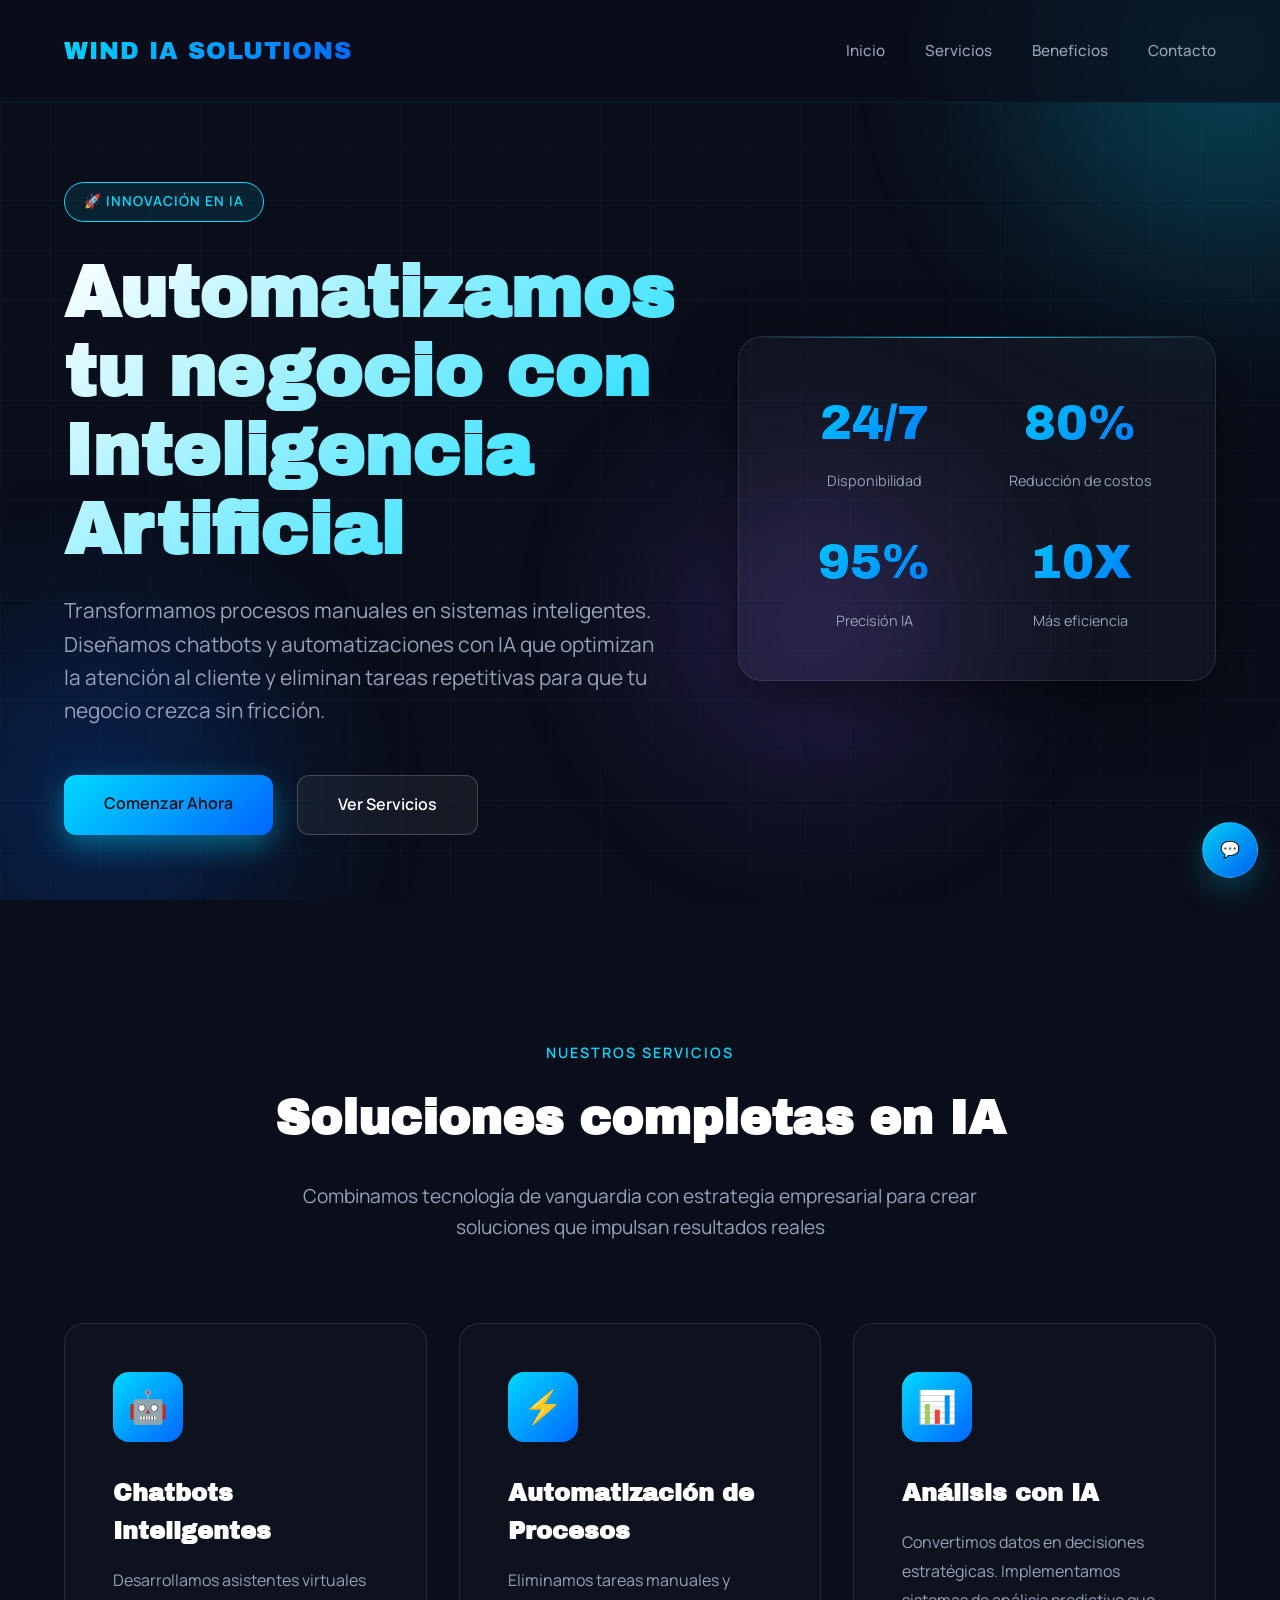
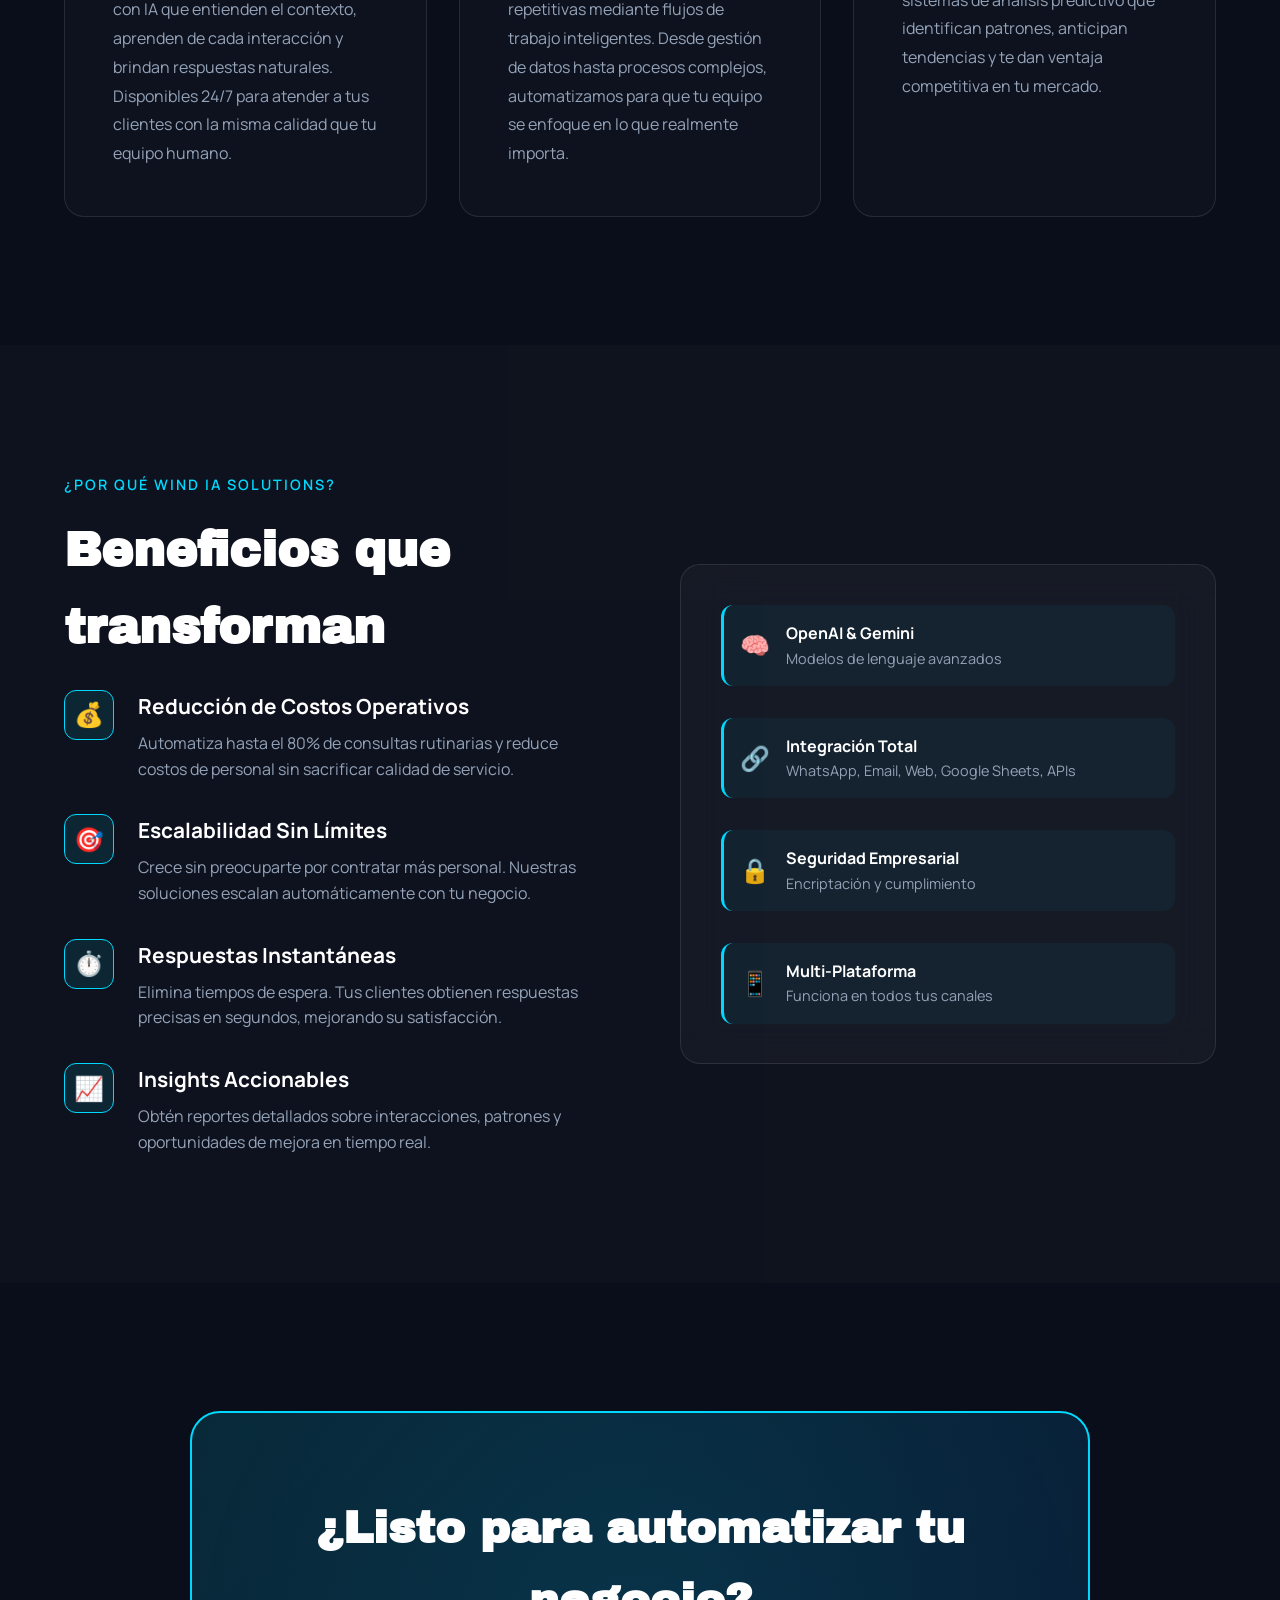
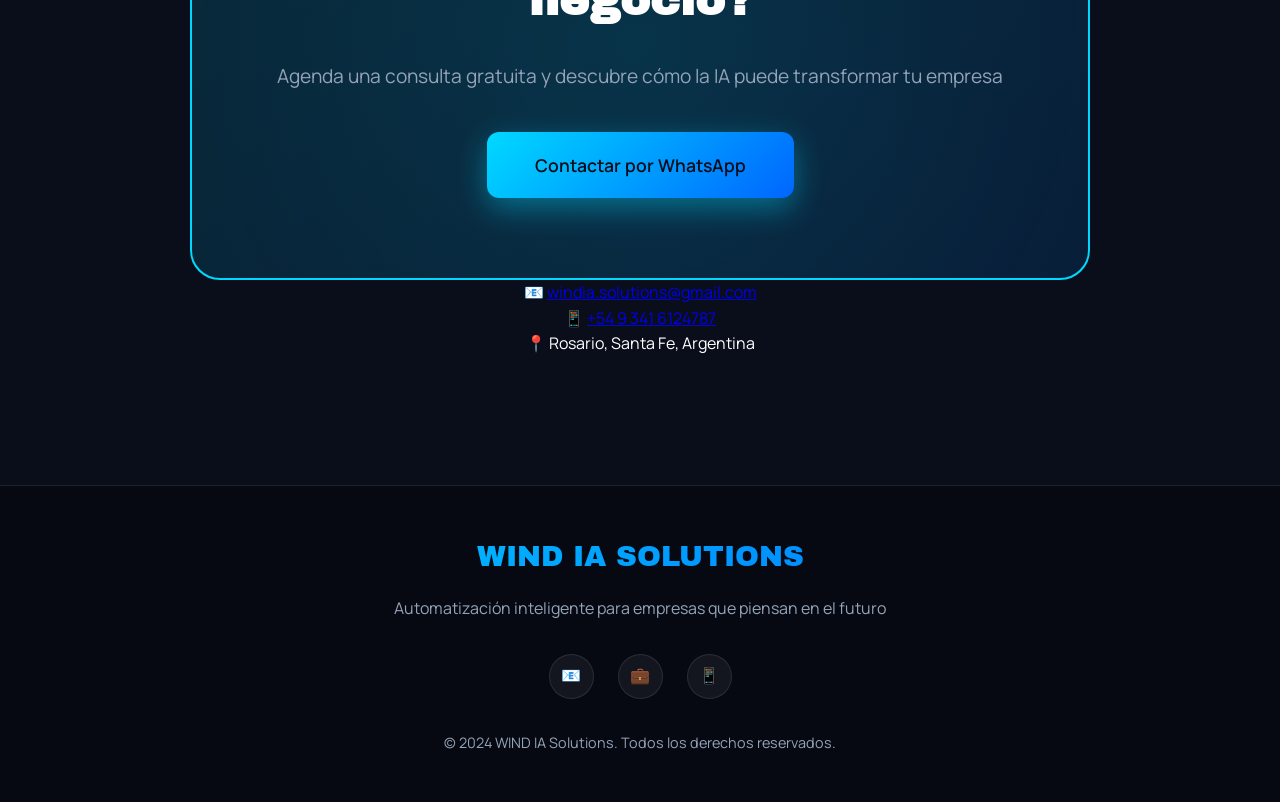
==== index.html @ 95171312 "Update index.html" ====
<!DOCTYPE html>
<html lang="es">
<head>
    <meta charset="UTF-8">
    <meta name="viewport" content="width=device-width, initial-scale=1.0">
    <title>WIND IA SOLUTIONS - Automatización Inteligente</title>
    <link href="https://fonts.googleapis.com/css2?family=Archivo+Black&family=Manrope:wght@400;500;600;700&display=swap" rel="stylesheet">
    <style>
        :root {
            --bg-primary: #0a0e1a;
            --bg-secondary: #111827;
            --accent-cyan: #00d9ff;
            --accent-blue: #0066ff;
            --accent-purple: #8b5cf6;
            --text-primary: #ffffff;
            --text-secondary: #94a3b8;
            --glow-cyan: rgba(0, 217, 255, 0.4);
            --glow-blue: rgba(0, 102, 255, 0.3);
        }

        * {
            margin: 0;
            padding: 0;
            box-sizing: border-box;
        }

        body {
            font-family: 'Manrope', sans-serif;
            background: var(--bg-primary);
            color: var(--text-primary);
            overflow-x: hidden;
            line-height: 1.6;
        }

        /* Animated background */
        .bg-container {
            position: fixed;
            top: 0;
            left: 0;
            width: 100%;
            height: 100%;
            z-index: 0;
            overflow: hidden;
        }

        .gradient-orb {
            position: absolute;
            border-radius: 50%;
            filter: blur(80px);
            opacity: 0.3;
            animation: float 20s infinite ease-in-out;
        }

        .orb-1 {
            width: 500px;
            height: 500px;
            background: radial-gradient(circle, var(--accent-cyan), transparent);
            top: -200px;
            right: -200px;
            animation-delay: 0s;
        }

        .orb-2 {
            width: 400px;
            height: 400px;
            background: radial-gradient(circle, var(--accent-blue), transparent);
            bottom: -100px;
            left: -100px;
            animation-delay: 5s;
        }

        .orb-3 {
            width: 350px;
            height: 350px;
            background: radial-gradient(circle, var(--accent-purple), transparent);
            top: 50%;
            left: 50%;
            animation-delay: 10s;
        }

        @keyframes float {
            0%, 100% { transform: translate(0, 0) scale(1); }
            33% { transform: translate(50px, -50px) scale(1.1); }
            66% { transform: translate(-30px, 30px) scale(0.9); }
        }

        /* Grid overlay */
        .grid-overlay {
            position: fixed;
            top: 0;
            left: 0;
            width: 100%;
            height: 100%;
            background-image: 
                linear-gradient(rgba(0, 217, 255, 0.03) 1px, transparent 1px),
                linear-gradient(90deg, rgba(0, 217, 255, 0.03) 1px, transparent 1px);
            background-size: 50px 50px;
            z-index: 1;
            pointer-events: none;
        }

        /* Content container */
        .content {
            position: relative;
            z-index: 2;
        }

        /* Navigation */
        nav {
            display: flex;
            justify-content: space-between;
            align-items: center;
            padding: 2rem 5%;
            backdrop-filter: blur(10px);
            background: rgba(10, 14, 26, 0.7);
            border-bottom: 1px solid rgba(0, 217, 255, 0.1);
            position: sticky;
            top: 0;
            z-index: 100;
            animation: slideDown 0.8s ease-out;
        }

        @keyframes slideDown {
            from {
                transform: translateY(-100%);
                opacity: 0;
            }
            to {
                transform: translateY(0);
                opacity: 1;
            }
        }

        .logo {
            font-family: 'Archivo Black', sans-serif;
            font-size: 1.5rem;
            background: linear-gradient(135deg, var(--accent-cyan), var(--accent-blue));
            -webkit-background-clip: text;
            -webkit-text-fill-color: transparent;
            background-clip: text;
            letter-spacing: 1px;
            text-transform: uppercase;
        }

        .nav-links {
            display: flex;
            gap: 2.5rem;
            list-style: none;
        }

        .nav-links a {
            color: var(--text-secondary);
            text-decoration: none;
            font-weight: 500;
            font-size: 0.95rem;
            transition: all 0.3s ease;
            position: relative;
        }

        .nav-links a::after {
            content: '';
            position: absolute;
            bottom: -5px;
            left: 0;
            width: 0;
            height: 2px;
            background: var(--accent-cyan);
            transition: width 0.3s ease;
        }

        .nav-links a:hover {
            color: var(--text-primary);
        }

        .nav-links a:hover::after {
            width: 100%;
        }

        /* Hero Section */
        .hero {
            min-height: 90vh;
            display: flex;
            align-items: center;
            padding: 0 5%;
            position: relative;
        }

        .hero-content {
            max-width: 1400px;
            margin: 0 auto;
            display: grid;
            grid-template-columns: 1.2fr 1fr;
            gap: 4rem;
            align-items: center;
        }

        .hero-text {
            animation: fadeInUp 1s ease-out 0.3s both;
        }

        @keyframes fadeInUp {
            from {
                opacity: 0;
                transform: translateY(30px);
            }
            to {
                opacity: 1;
                transform: translateY(0);
            }
        }

        .hero-label {
            display: inline-block;
            padding: 0.5rem 1.2rem;
            background: rgba(0, 217, 255, 0.1);
            border: 1px solid var(--accent-cyan);
            border-radius: 50px;
            color: var(--accent-cyan);
            font-size: 0.85rem;
            font-weight: 600;
            letter-spacing: 1px;
            margin-bottom: 2rem;
            text-transform: uppercase;
        }

        .hero h1 {
            font-family: 'Archivo Black', sans-serif;
            font-size: 4.5rem;
            line-height: 1.1;
            margin-bottom: 1.5rem;
            background: linear-gradient(135deg, #ffffff, var(--accent-cyan));
            -webkit-background-clip: text;
            -webkit-text-fill-color: transparent;
            background-clip: text;
        }

        .hero-subtitle {
            font-size: 1.3rem;
            color: var(--text-secondary);
            margin-bottom: 3rem;
            line-height: 1.6;
        }

        .cta-buttons {
            display: flex;
            gap: 1.5rem;
            flex-wrap: wrap;
        }

        .btn {
            padding: 1rem 2.5rem;
            font-size: 1rem;
            font-weight: 600;
            border: none;
            border-radius: 12px;
            cursor: pointer;
            transition: all 0.3s ease;
            text-decoration: none;
            display: inline-block;
            font-family: 'Manrope', sans-serif;
        }

        .btn-primary {
            background: linear-gradient(135deg, var(--accent-cyan), var(--accent-blue));
            color: var(--bg-primary);
            box-shadow: 0 10px 30px var(--glow-cyan);
        }

        .btn-primary:hover {
            transform: translateY(-3px);
            box-shadow: 0 15px 40px var(--glow-cyan);
        }

        .btn-secondary {
            background: rgba(255, 255, 255, 0.05);
            color: var(--text-primary);
            border: 1px solid rgba(255, 255, 255, 0.2);
            backdrop-filter: blur(10px);
        }

        .btn-secondary:hover {
            background: rgba(255, 255, 255, 0.1);
            border-color: var(--accent-cyan);
        }

        /* Hero Visual */
        .hero-visual {
            position: relative;
            animation: fadeInUp 1s ease-out 0.6s both;
        }

        .glass-card {
            background: rgba(255, 255, 255, 0.03);
            backdrop-filter: blur(20px);
            border: 1px solid rgba(255, 255, 255, 0.1);
            border-radius: 24px;
            padding: 3rem;
            box-shadow: 0 20px 60px rgba(0, 0, 0, 0.5);
            position: relative;
            overflow: hidden;
        }

        .glass-card::before {
            content: '';
            position: absolute;
            top: 0;
            left: 0;
            right: 0;
            height: 1px;
            background: linear-gradient(90deg, transparent, var(--accent-cyan), transparent);
        }

        .stat-grid {
            display: grid;
            grid-template-columns: 1fr 1fr;
            gap: 2rem;
        }

        .stat-item {
            text-align: center;
        }

        .stat-number {
            font-family: 'Archivo Black', sans-serif;
            font-size: 3rem;
            background: linear-gradient(135deg, var(--accent-cyan), var(--accent-blue));
            -webkit-background-clip: text;
            -webkit-text-fill-color: transparent;
            background-clip: text;
            margin-bottom: 0.5rem;
        }

        .stat-label {
            color: var(--text-secondary);
            font-size: 0.9rem;
        }

        /* Services Section */
        .services {
            padding: 8rem 5%;
            max-width: 1400px;
            margin: 0 auto;
        }

        .section-header {
            text-align: center;
            margin-bottom: 5rem;
            animation: fadeInUp 1s ease-out;
        }

        .section-label {
            color: var(--accent-cyan);
            font-weight: 600;
            letter-spacing: 2px;
            text-transform: uppercase;
            font-size: 0.9rem;
            margin-bottom: 1rem;
        }

        .section-title {
            font-family: 'Archivo Black', sans-serif;
            font-size: 3rem;
            margin-bottom: 1.5rem;
        }

        .section-description {
            color: var(--text-secondary);
            font-size: 1.2rem;
            max-width: 700px;
            margin: 0 auto;
        }

        .services-grid {
            display: grid;
            grid-template-columns: repeat(auto-fit, minmax(350px, 1fr));
            gap: 2rem;
        }

        .service-card {
            background: rgba(255, 255, 255, 0.02);
            border: 1px solid rgba(255, 255, 255, 0.1);
            border-radius: 20px;
            padding: 3rem;
            transition: all 0.4s ease;
            position: relative;
            overflow: hidden;
            cursor: pointer;
        }

        .service-card::before {
            content: '';
            position: absolute;
            top: 0;
            left: 0;
            right: 0;
            bottom: 0;
            background: linear-gradient(135deg, var(--accent-cyan), var(--accent-blue));
            opacity: 0;
            transition: opacity 0.4s ease;
            z-index: 0;
        }

        .service-card:hover::before {
            opacity: 0.1;
        }

        .service-card:hover {
            transform: translateY(-10px);
            border-color: var(--accent-cyan);
            box-shadow: 0 20px 60px var(--glow-cyan);
        }

        .service-content {
            position: relative;
            z-index: 1;
        }

        .service-icon {
            width: 70px;
            height: 70px;
            background: linear-gradient(135deg, var(--accent-cyan), var(--accent-blue));
            border-radius: 16px;
            display: flex;
            align-items: center;
            justify-content: center;
            margin-bottom: 2rem;
            font-size: 2rem;
        }

        .service-card h3 {
            font-family: 'Archivo Black', sans-serif;
            font-size: 1.5rem;
            margin-bottom: 1rem;
        }

        .service-card p {
            color: var(--text-secondary);
            line-height: 1.8;
        }

        /* Features Section */
        .features {
            padding: 8rem 5%;
            background: rgba(255, 255, 255, 0.02);
            position: relative;
        }

        .features-container {
            max-width: 1400px;
            margin: 0 auto;
            display: grid;
            grid-template-columns: 1fr 1fr;
            gap: 5rem;
            align-items: center;
        }

        .feature-list {
            display: flex;
            flex-direction: column;
            gap: 2rem;
        }

        .feature-item {
            display: flex;
            gap: 1.5rem;
            align-items: flex-start;
        }

        .feature-icon {
            width: 50px;
            height: 50px;
            background: rgba(0, 217, 255, 0.1);
            border: 1px solid var(--accent-cyan);
            border-radius: 12px;
            display: flex;
            align-items: center;
            justify-content: center;
            flex-shrink: 0;
            font-size: 1.5rem;
        }

        .feature-text h4 {
            font-size: 1.3rem;
            margin-bottom: 0.5rem;
        }

        .feature-text p {
            color: var(--text-secondary);
        }

        .feature-visual {
            position: relative;
        }

        .tech-box {
            background: rgba(255, 255, 255, 0.03);
            backdrop-filter: blur(20px);
            border: 1px solid rgba(255, 255, 255, 0.1);
            border-radius: 20px;
            padding: 2.5rem;
            height: 500px;
            display: flex;
            flex-direction: column;
            justify-content: center;
            gap: 2rem;
            position: relative;
            overflow: hidden;
        }

        .tech-item {
            display: flex;
            align-items: center;
            gap: 1rem;
            padding: 1rem;
            background: rgba(0, 217, 255, 0.05);
            border-radius: 12px;
            border-left: 3px solid var(--accent-cyan);
            animation: slideInRight 0.6s ease-out both;
        }

        .tech-item:nth-child(1) { animation-delay: 0.2s; }
        .tech-item:nth-child(2) { animation-delay: 0.4s; }
        .tech-item:nth-child(3) { animation-delay: 0.6s; }
        .tech-item:nth-child(4) { animation-delay: 0.8s; }

        @keyframes slideInRight {
            from {
                opacity: 0;
                transform: translateX(50px);
            }
            to {
                opacity: 1;
                transform: translateX(0);
            }
        }

        /* CTA Section */
        .cta-section {
            padding: 8rem 5%;
            text-align: center;
        }

        .cta-box {
            max-width: 900px;
            margin: 0 auto;
            background: linear-gradient(135deg, rgba(0, 217, 255, 0.1), rgba(0, 102, 255, 0.1));
            border: 2px solid var(--accent-cyan);
            border-radius: 30px;
            padding: 5rem 3rem;
            position: relative;
            overflow: hidden;
        }

        .cta-box::before {
            content: '';
            position: absolute;
            top: -50%;
            right: -50%;
            width: 200%;
            height: 200%;
            background: radial-gradient(circle, var(--glow-cyan), transparent 70%);
            animation: rotate 20s linear infinite;
            opacity: 0.3;
        }

        @keyframes rotate {
            from { transform: rotate(0deg); }
            to { transform: rotate(360deg); }
        }

        .cta-content {
            position: relative;
            z-index: 1;
        }

        .cta-box h2 {
            font-family: 'Archivo Black', sans-serif;
            font-size: 2.8rem;
            margin-bottom: 1.5rem;
        }

        .cta-box p {
            font-size: 1.2rem;
            color: var(--text-secondary);
            margin-bottom: 2.5rem;
        }

        /* Footer */
        footer {
            padding: 3rem 5%;
            background: rgba(0, 0, 0, 0.3);
            border-top: 1px solid rgba(255, 255, 255, 0.1);
            text-align: center;
        }

        .footer-content {
            max-width: 1400px;
            margin: 0 auto;
        }

        .footer-logo {
            font-family: 'Archivo Black', sans-serif;
            font-size: 1.8rem;
            background: linear-gradient(135deg, var(--accent-cyan), var(--accent-blue));
            -webkit-background-clip: text;
            -webkit-text-fill-color: transparent;
            background-clip: text;
            margin-bottom: 1rem;
        }

        .footer-text {
            color: var(--text-secondary);
            margin-bottom: 2rem;
        }

        .social-links {
            display: flex;
            gap: 1.5rem;
            justify-content: center;
            margin-bottom: 2rem;
        }

        .social-link {
            width: 45px;
            height: 45px;
            background: rgba(255, 255, 255, 0.05);
            border: 1px solid rgba(255, 255, 255, 0.1);
            border-radius: 50%;
            display: flex;
            align-items: center;
            justify-content: center;
            color: var(--text-primary);
            text-decoration: none;
            transition: all 0.3s ease;
        }

        .social-link:hover {
            background: var(--accent-cyan);
            color: var(--bg-primary);
            transform: translateY(-3px);
            box-shadow: 0 10px 25px var(--glow-cyan);
        }

        .copyright {
            color: var(--text-secondary);
            font-size: 0.9rem;
        }

        /* Responsive */
        @media (max-width: 1024px) {
            .hero-content {
                grid-template-columns: 1fr;
                gap: 3rem;
            }

            .hero h1 {
                font-size: 3.5rem;
            }

            .features-container {
                grid-template-columns: 1fr;
            }

            .nav-links {
                gap: 1.5rem;
            }
        }

        @media (max-width: 768px) {
            .hero h1 {
                font-size: 2.5rem;
            }

            .hero-subtitle {
                font-size: 1.1rem;
            }

            .section-title {
                font-size: 2.2rem;
            }

            .services-grid {
                grid-template-columns: 1fr;
            }

            .stat-grid {
                grid-template-columns: 1fr;
            }

            nav {
                flex-direction: column;
                gap: 1rem;
            }

            .nav-links {
                flex-direction: column;
                align-items: center;
                gap: 1rem;
            }

            .cta-buttons {
                flex-direction: column;
            }

            .btn {
                width: 100%;
                text-align: center;
            }
                        /* CONTACTO */
            /* CONTACTO – colores unificados */
            .contact-info {
                margin-top: 3rem;
                display: flex;
                flex-direction: column;
                gap: 1.2rem;
                align-items: center;
            }

            .contact-item {
                display: flex;
                align-items: center;
                gap: 0.8rem;
                font-size: 1.05rem;
                color: var(--text-secondary);
            }

            /* LINKS Y TEXTO IGUALES */
            .contact-item a,
            .contact-item span {
                color: var(--text-secondary);
                text-decoration: none;
                font-weight: 500;
                transition: color 0.25s ease;
            }

            /* HOVER UNIFICADO */
            .contact-item a:hover {
                color: var(--accent-cyan);
            }

            /* ICONOS */
            .contact-icon {
                font-size: 1.3rem;
            }


        }
    </style>
</head>
<body>
    <div class="bg-container">
        <div class="gradient-orb orb-1"></div>
        <div class="gradient-orb orb-2"></div>
        <div class="gradient-orb orb-3"></div>
    </div>
    <div class="grid-overlay"></div>

    <div class="content">
        <!-- Navigation -->
        <nav>
            <div class="logo">WIND IA SOLUTIONS</div>
            <ul class="nav-links">
                <li><a href="#inicio">Inicio</a></li>
                <li><a href="#servicios">Servicios</a></li>
                <li><a href="#beneficios">Beneficios</a></li>
                <li><a href="#contacto">Contacto</a></li>
            </ul>
        </nav>

        <!-- Hero Section -->
        <section class="hero" id="inicio">
            <div class="hero-content">
                <div class="hero-text">
                    <div class="hero-label">🚀 Innovación en IA</div>
                    <h1>Automatizamos tu negocio con Inteligencia Artificial</h1>
                    <p class="hero-subtitle">
                        Transformamos procesos manuales en sistemas inteligentes. Diseñamos chatbots y automatizaciones con IA que optimizan la atención al cliente y eliminan tareas repetitivas para que tu negocio crezca sin fricción.
                    </p>
                    <div class="cta-buttons">
                        <a href="#contacto" class="btn btn-primary">Comenzar Ahora</a>
                        <a href="#servicios" class="btn btn-secondary">Ver Servicios</a>
                    </div>
                </div>
                <div class="hero-visual">
                    <div class="glass-card">
                        <div class="stat-grid">
                            <div class="stat-item">
                                <div class="stat-number">24/7</div>
                                <div class="stat-label">Disponibilidad</div>
                            </div>
                            <div class="stat-item">
                                <div class="stat-number">80%</div>
                                <div class="stat-label">Reducción de costos</div>
                            </div>
                            <div class="stat-item">
                                <div class="stat-number">95%</div>
                                <div class="stat-label">Precisión IA</div>
                            </div>
                            <div class="stat-item">
                                <div class="stat-number">10X</div>
                                <div class="stat-label">Más eficiencia</div>
                            </div>
                        </div>
                    </div>
                </div>
            </div>
        </section>

        <!-- Services Section -->
        <section class="services" id="servicios">
            <div class="section-header">
                <div class="section-label">Nuestros Servicios</div>
                <h2 class="section-title">Soluciones completas en IA</h2>
                <p class="section-description">
                    Combinamos tecnología de vanguardia con estrategia empresarial para crear soluciones que impulsan resultados reales
                </p>
            </div>
            <div class="services-grid">
                <div class="service-card">
                    <div class="service-content">
                        <div class="service-icon">🤖</div>
                        <h3>Chatbots Inteligentes</h3>
                        <p>
                            Desarrollamos asistentes virtuales con IA que entienden el contexto, aprenden de cada interacción y brindan respuestas naturales. Disponibles 24/7 para atender a tus clientes con la misma calidad que tu equipo humano.
                        </p>
                    </div>
                </div>
                <div class="service-card">
                    <div class="service-content">
                        <div class="service-icon">⚡</div>
                        <h3>Automatización de Procesos</h3>
                        <p>
                            Eliminamos tareas manuales y repetitivas mediante flujos de trabajo inteligentes. Desde gestión de datos hasta procesos complejos, automatizamos para que tu equipo se enfoque en lo que realmente importa.
                        </p>
                    </div>
                </div>
                <div class="service-card">
                    <div class="service-content">
                        <div class="service-icon">📊</div>
                        <h3>Análisis con IA</h3>
                        <p>
                            Convertimos datos en decisiones estratégicas. Implementamos sistemas de análisis predictivo que identifican patrones, anticipan tendencias y te dan ventaja competitiva en tu mercado.
                        </p>
                    </div>
                </div>
            </div>
        </section>

        <!-- Features Section -->
        <section class="features" id="beneficios">
            <div class="features-container">
                <div class="feature-content">
                    <div class="section-label">¿Por qué WIND IA SOLUTIONS?</div>
                    <h2 class="section-title">Beneficios que transforman</h2>
                    <div class="feature-list">
                        <div class="feature-item">
                            <div class="feature-icon">💰</div>
                            <div class="feature-text">
                                <h4>Reducción de Costos Operativos</h4>
                                <p>Automatiza hasta el 80% de consultas rutinarias y reduce costos de personal sin sacrificar calidad de servicio.</p>
                            </div>
                        </div>
                        <div class="feature-item">
                            <div class="feature-icon">🎯</div>
                            <div class="feature-text">
                                <h4>Escalabilidad Sin Límites</h4>
                                <p>Crece sin preocuparte por contratar más personal. Nuestras soluciones escalan automáticamente con tu negocio.</p>
                            </div>
                        </div>
                        <div class="feature-item">
                            <div class="feature-icon">⏱️</div>
                            <div class="feature-text">
                                <h4>Respuestas Instantáneas</h4>
                                <p>Elimina tiempos de espera. Tus clientes obtienen respuestas precisas en segundos, mejorando su satisfacción.</p>
                            </div>
                        </div>
                        <div class="feature-item">
                            <div class="feature-icon">📈</div>
                            <div class="feature-text">
                                <h4>Insights Accionables</h4>
                                <p>Obtén reportes detallados sobre interacciones, patrones y oportunidades de mejora en tiempo real.</p>
                            </div>
                        </div>
                    </div>
                </div>
                <div class="feature-visual">
                    <div class="tech-box">
                        <div class="tech-item">
                            <span style="font-size: 1.5rem;">🧠</span>
                            <div>
                                <strong>OpenAI & Gemini</strong>
                                <p style="margin: 0; font-size: 0.9rem; color: var(--text-secondary);">Modelos de lenguaje avanzados</p>
                            </div>
                        </div>
                        <div class="tech-item">
                            <span style="font-size: 1.5rem;">🔗</span>
                            <div>
                                <strong>Integración Total</strong>
                                <p style="margin: 0; font-size: 0.9rem; color: var(--text-secondary);">WhatsApp, Email, Web, Google Sheets, APIs</p>
                            </div>
                        </div>
                        <div class="tech-item">
                            <span style="font-size: 1.5rem;">🔒</span>
                            <div>
                                <strong>Seguridad Empresarial</strong>
                                <p style="margin: 0; font-size: 0.9rem; color: var(--text-secondary);">Encriptación y cumplimiento</p>
                            </div>
                        </div>
                        <div class="tech-item">
                            <span style="font-size: 1.5rem;">📱</span>
                            <div>
                                <strong>Multi-Plataforma</strong>
                                <p style="margin: 0; font-size: 0.9rem; color: var(--text-secondary);">Funciona en todos tus canales</p>
                            </div>
                        </div>
                    </div>
                </div>
            </div>
        </section>

<!-- CTA Section -->
<section class="cta-section" id="contacto">

    <div class="cta-box">
        <div class="cta-content">
            <h2>¿Listo para automatizar tu negocio?</h2>
            <p>Agenda una consulta gratuita y descubre cómo la IA puede transformar tu empresa</p>
            <a href="https://wa.me/5493416124787"
               class="btn btn-primary"
               style="font-size: 1.1rem; padding: 1.2rem 3rem;">
                Contactar por WhatsApp
            </a>
        </div>
    </div>

    <div class="contact-info">
        <div class="contact-item">
            <span class="contact-icon">📧</span>
            <a href="mailto:windia.solutions@gmail.com">windia.solutions@gmail.com</a>
        </div>

        <div class="contact-item">
            <span class="contact-icon">📱</span>
            <a href="https://wa.me/5493416124787" target="_blank">
                +54 9 341 6124787
            </a>
        </div>

        <div class="contact-item">
            <span class="contact-icon">📍</span>
            <span>Rosario, Santa Fe, Argentina</span>
        </div>
    </div>

</section>


        <!-- Footer -->
        <footer>
            <div class="footer-content">
                <div class="footer-logo">WIND IA SOLUTIONS</div>
                <p class="footer-text">Automatización inteligente para empresas que piensan en el futuro</p>
                <div class="social-links">
                    <a href="#" class="social-link">📧</a>
                    <a href="#" class="social-link">💼</a>
                    <a href="#" class="social-link">📱</a>
                </div>
                <p class="copyright">© 2024 WIND IA Solutions. Todos los derechos reservados.</p>
            </div>
        </footer>
    </div>
    <!-- WIND IA Chat Widget -->
<style>
  #windia-chat-btn{
    position:fixed; right:22px; bottom:22px; z-index:9999;
    width:56px; height:56px; border-radius:999px;
    border:1px solid rgba(255,255,255,.15);
    background: linear-gradient(135deg, rgba(0,217,255,.95), rgba(0,102,255,.95));
    box-shadow: 0 12px 30px rgba(0,217,255,.22);
    cursor:pointer;
    display:flex; align-items:center; justify-content:center;
    color:#071022; font-weight:900; font-family:'Manrope', sans-serif;
  }
  #windia-chat-panel{
    position:fixed; right:22px; bottom:90px; z-index:9999;
    width:340px; height:480px; border-radius:18px;
    background: rgba(10,14,26,.92);
    border:1px solid rgba(0,217,255,.18);
    backdrop-filter: blur(14px);
    box-shadow: 0 20px 70px rgba(0,0,0,.5);
    display:none; overflow:hidden;
    font-family:'Manrope', sans-serif;
  }
  #windia-chat-header{
    padding:12px 14px;
    display:flex; align-items:center; justify-content:space-between;
    border-bottom:1px solid rgba(255,255,255,.08);
  }
  #windia-chat-header strong{
    letter-spacing:.2px; font-size:14px;
  }
  #windia-chat-close{
    background:transparent; border:0; color:#cbd5e1; cursor:pointer; font-size:18px;
  }
  #windia-chat-messages{
    height: 368px; overflow:auto; padding:14px;
    display:flex; flex-direction:column; gap:10px;
  }
  .windia-msg{ max-width:82%; padding:10px 12px; border-radius:14px; line-height:1.35; font-size:14px; }
  .windia-user{ align-self:flex-end; background: rgba(139,92,246,.16); border:1px solid rgba(139,92,246,.25); }
  .windia-bot{ align-self:flex-start; background: rgba(255,255,255,.06); border:1px solid rgba(255,255,255,.10); }
  #windia-chat-input{
    display:flex; gap:10px; padding:12px;
    border-top:1px solid rgba(255,255,255,.08);
    background: rgba(0,0,0,.15);
  }
  #windia-text{
    flex:1; padding:10px 12px; border-radius:12px;
    border:1px solid rgba(255,255,255,.12);
    background: rgba(0,0,0,.20);
    color:#fff; outline:none;
  }
  #windia-send{
    padding:10px 12px; border-radius:12px; cursor:pointer;
    border:1px solid rgba(255,255,255,.12);
    background: rgba(255,255,255,.08);
    color:#fff; font-weight:600;
  }
</style>

<div id="windia-chat-btn" title="Chat">💬</div>

<div id="windia-chat-panel">
  <div id="windia-chat-header">
    <strong>Asistente WIND IA</strong>
    <button id="windia-chat-close" aria-label="Cerrar">×</button>
  </div>
  <div id="windia-chat-messages"></div>
  <div id="windia-chat-input">
    <input id="windia-text" placeholder="Escribí tu consulta..." autocomplete="off" />
    <button id="windia-send">Enviar</button>
  </div>
</div>

<script>
  const WINDIA_WEBHOOK = "http://localhost:5678/webhook/a7e79dd1-64ad-44dc-b955-43e8f2ba5f91/chat";

  // Mantener sesión para memoria del bot
  const KEY = "windia_session_id";
  let sessionId = localStorage.getItem(KEY);
  if (!sessionId) {
    sessionId = "web-" + (crypto?.randomUUID ? crypto.randomUUID() : Math.random().toString(36).slice(2));
    localStorage.setItem(KEY, sessionId);
  }

  const btn = document.getElementById("windia-chat-btn");
  const panel = document.getElementById("windia-chat-panel");
  const closeBtn = document.getElementById("windia-chat-close");
  const msgs = document.getElementById("windia-chat-messages");
  const text = document.getElementById("windia-text");
  const sendBtn = document.getElementById("windia-send");

function escapeHtml(str) {
  return str
    .replace(/&/g, "&amp;")
    .replace(/</g, "&lt;")
    .replace(/>/g, "&gt;")
    .replace(/"/g, "&quot;")
    .replace(/'/g, "&#039;");
}

function formatText(text) {
  return escapeHtml(text)
    .replace(/\*\*(.*?)\*\*/g, "<strong>$1</strong>") // negrita
    .replace(/\n/g, "<br>"); // saltos de línea
}

function addMsg(role, content){
  const div = document.createElement("div");
  div.className = "windia-msg " + (role === "user" ? "windia-user" : "windia-bot");
  div.innerHTML = formatText(content); // 👈 CAMBIO CLAVE
  msgs.appendChild(div);
  msgs.scrollTop = msgs.scrollHeight;
}

  async function send(){
    const value = text.value.trim();
    if(!value) return;

    addMsg("user", value);
    text.value = "";
    sendBtn.disabled = true;

    try {
      const res = await fetch(WINDIA_WEBHOOK, {
        method: "POST",
        headers: { "Content-Type": "application/json" },
    body: JSON.stringify({
      message: value,
      sessionId: sessionId
    })
      });

      const data = await res.json();

      const reply = data.text ?? data.message ?? data.reply ?? data.output ?? "No pude responder en este momento.";
        
    // Dividir solo por párrafos reales
    const parts = String(reply)
      .replace(/\r\n/g, "\n")
      .split(/\n{2,}/)
      .map(p => p.trim())
      .filter(Boolean);
    
    if (parts.length <= 1) {
      addMsg("bot", reply.trim());
    } else {
      parts.forEach((part, i) => {
        setTimeout(() => {
          addMsg("bot", part);
        }, i * 350);
      });
    }
    } catch (e) {
      addMsg("bot", "No pude conectar con el bot. (Posible CORS o webhook caído)");
    } finally {
      sendBtn.disabled = false;
      text.focus();
    }
  }

  btn.addEventListener("click", () => {
    panel.style.display = (panel.style.display === "none" || !panel.style.display) ? "block" : "none";
    if (panel.style.display === "block" && msgs.childElementCount === 0) {
      addMsg("bot", "Hola 👋 Soy el asistente de WIND IA. ¿En qué te ayudo?");
    }
    text.focus();
  });

  closeBtn.addEventListener("click", () => panel.style.display = "none");
  sendBtn.addEventListener("click", send);
  text.addEventListener("keydown", (e) => { if (e.key === "Enter") send(); });
</script>
<!-- /WIND IA Chat Widget -->
</body>
</html>
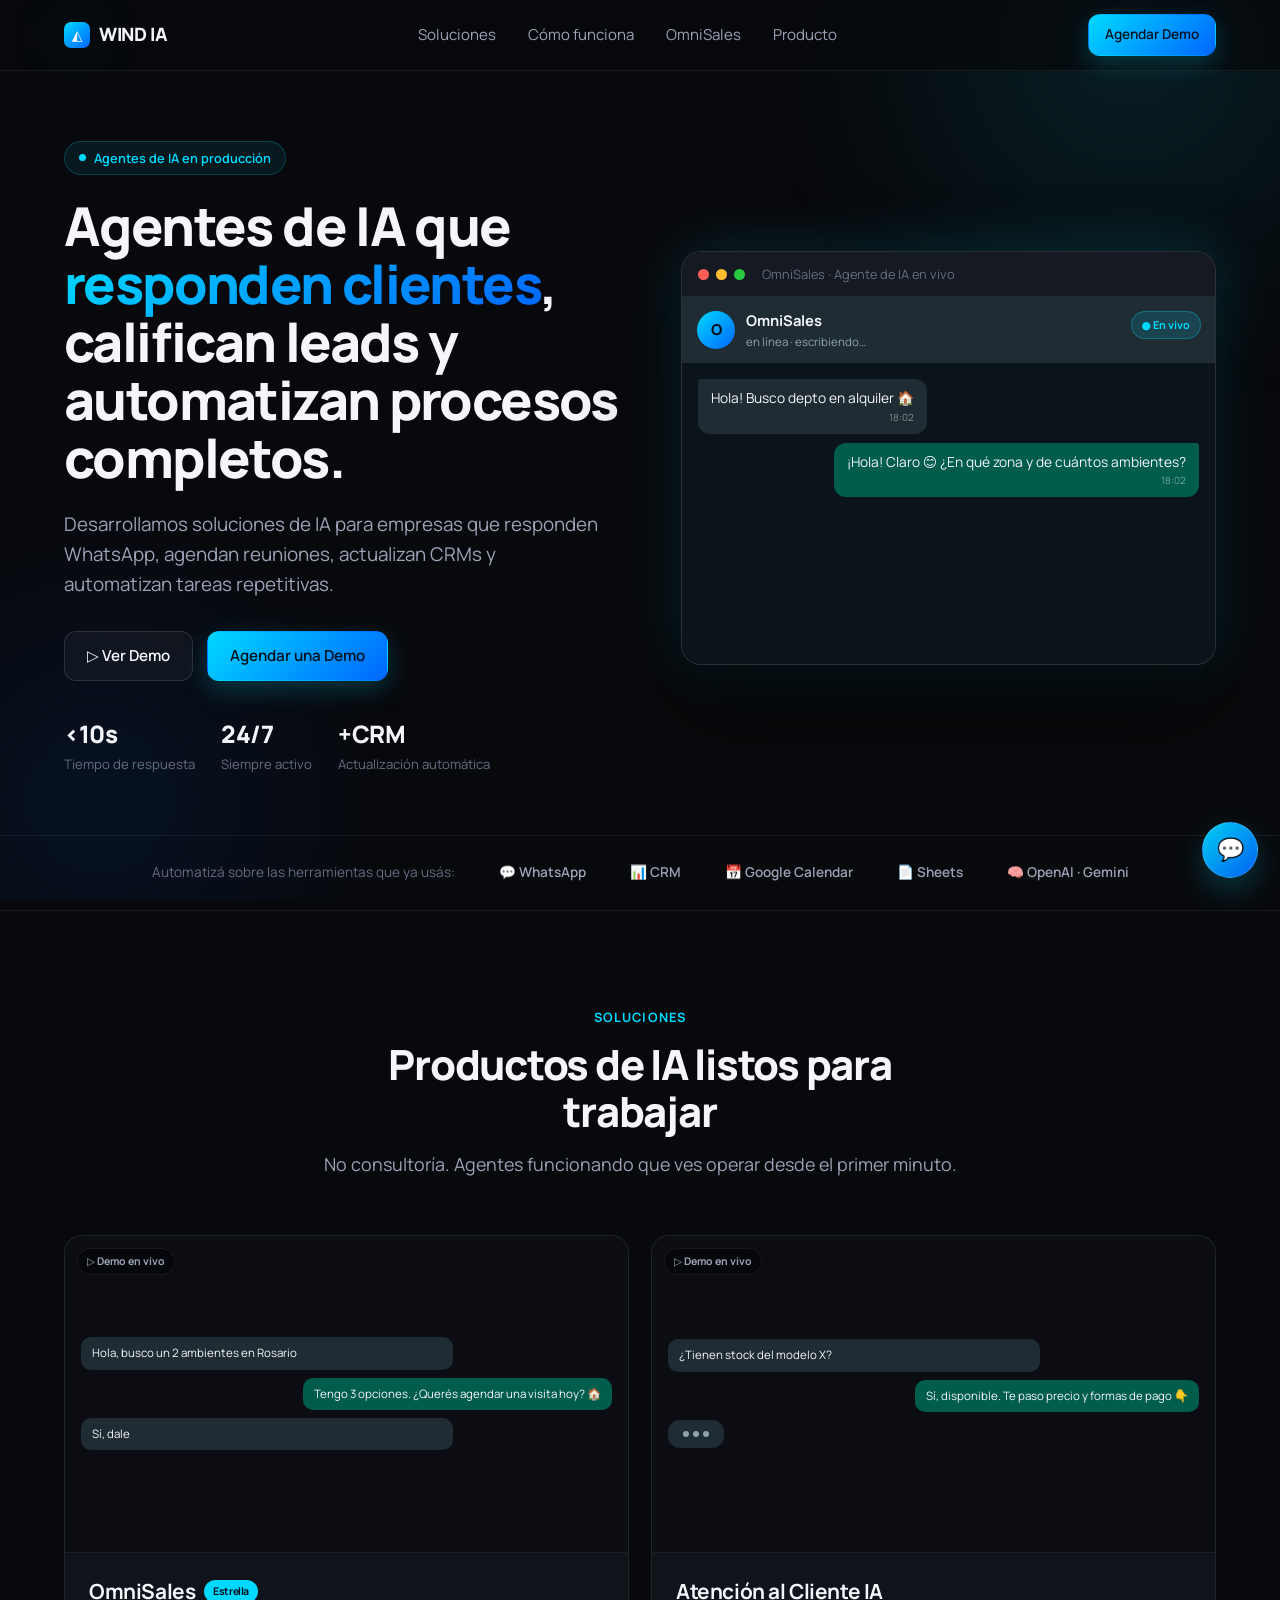
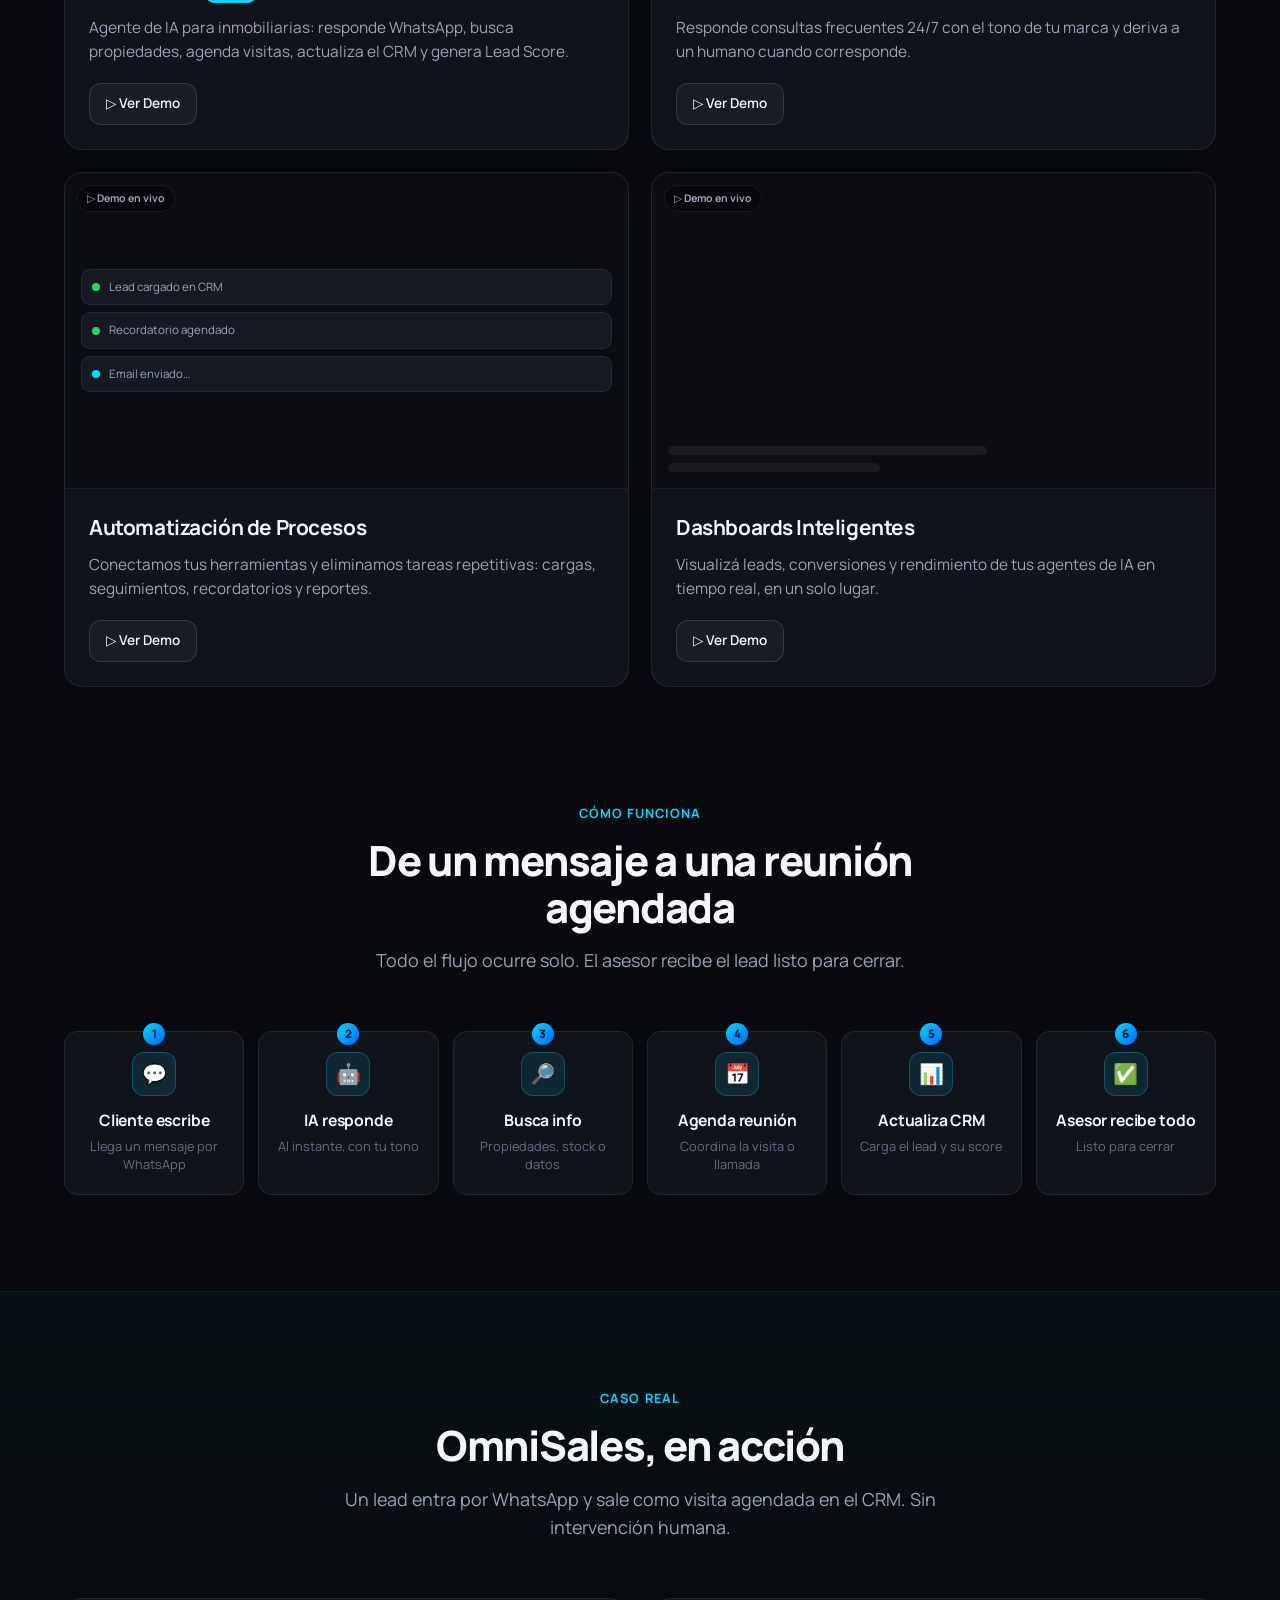
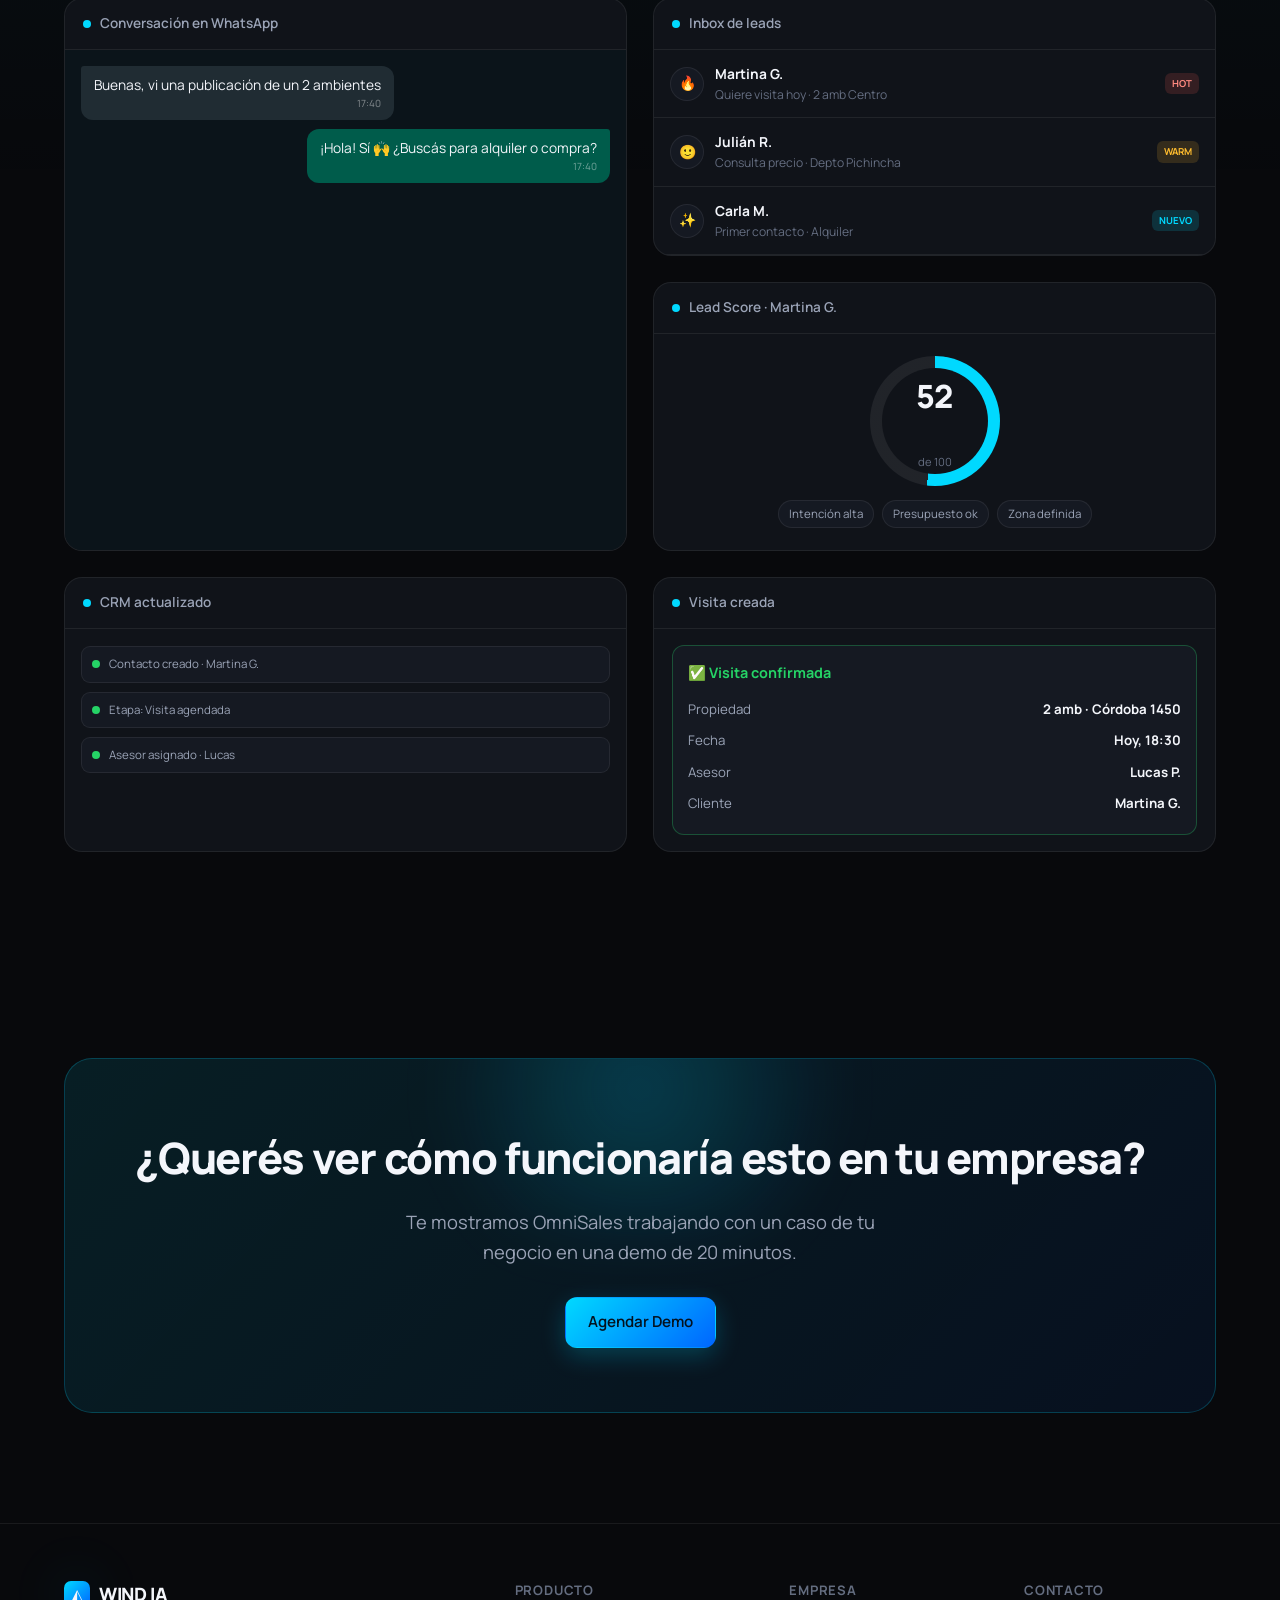
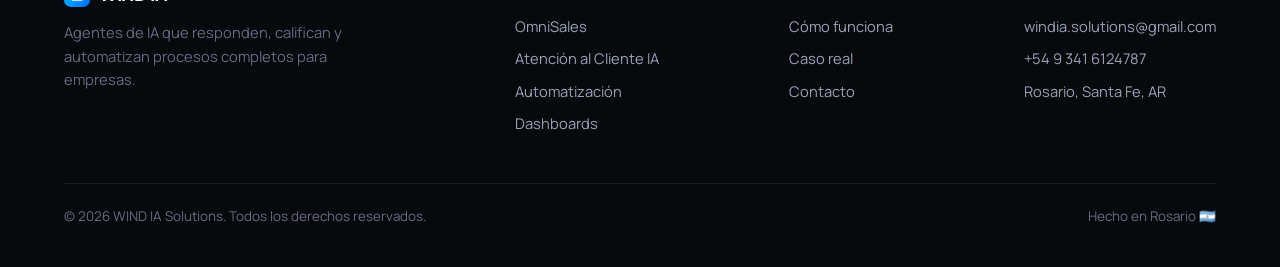
==== commit 115412f0: "Add files via upload" ====
--- a/index.html
+++ b/index.html
@@ -1,1146 +1,648 @@
 <!DOCTYPE html>
 <html lang="es">
 <head>
-    <meta charset="UTF-8">
-    <meta name="viewport" content="width=device-width, initial-scale=1.0">
-    <title>WIND IA SOLUTIONS - Automatización Inteligente</title>
-    <link href="https://fonts.googleapis.com/css2?family=Archivo+Black&family=Manrope:wght@400;500;600;700&display=swap" rel="stylesheet">
-    <style>
-        :root {
-            --bg-primary: #0a0e1a;
-            --bg-secondary: #111827;
-            --accent-cyan: #00d9ff;
-            --accent-blue: #0066ff;
-            --accent-purple: #8b5cf6;
-            --text-primary: #ffffff;
-            --text-secondary: #94a3b8;
-            --glow-cyan: rgba(0, 217, 255, 0.4);
-            --glow-blue: rgba(0, 102, 255, 0.3);
-        }
-
-        * {
-            margin: 0;
-            padding: 0;
-            box-sizing: border-box;
-        }
-
-        body {
-            font-family: 'Manrope', sans-serif;
-            background: var(--bg-primary);
-            color: var(--text-primary);
-            overflow-x: hidden;
-            line-height: 1.6;
-        }
-
-        /* Animated background */
-        .bg-container {
-            position: fixed;
-            top: 0;
-            left: 0;
-            width: 100%;
-            height: 100%;
-            z-index: 0;
-            overflow: hidden;
-        }
-
-        .gradient-orb {
-            position: absolute;
-            border-radius: 50%;
-            filter: blur(80px);
-            opacity: 0.3;
-            animation: float 20s infinite ease-in-out;
-        }
-
-        .orb-1 {
-            width: 500px;
-            height: 500px;
-            background: radial-gradient(circle, var(--accent-cyan), transparent);
-            top: -200px;
-            right: -200px;
-            animation-delay: 0s;
-        }
-
-        .orb-2 {
-            width: 400px;
-            height: 400px;
-            background: radial-gradient(circle, var(--accent-blue), transparent);
-            bottom: -100px;
-            left: -100px;
-            animation-delay: 5s;
-        }
-
-        .orb-3 {
-            width: 350px;
-            height: 350px;
-            background: radial-gradient(circle, var(--accent-purple), transparent);
-            top: 50%;
-            left: 50%;
-            animation-delay: 10s;
-        }
-
-        @keyframes float {
-            0%, 100% { transform: translate(0, 0) scale(1); }
-            33% { transform: translate(50px, -50px) scale(1.1); }
-            66% { transform: translate(-30px, 30px) scale(0.9); }
-        }
-
-        /* Grid overlay */
-        .grid-overlay {
-            position: fixed;
-            top: 0;
-            left: 0;
-            width: 100%;
-            height: 100%;
-            background-image: 
-                linear-gradient(rgba(0, 217, 255, 0.03) 1px, transparent 1px),
-                linear-gradient(90deg, rgba(0, 217, 255, 0.03) 1px, transparent 1px);
-            background-size: 50px 50px;
-            z-index: 1;
-            pointer-events: none;
-        }
-
-        /* Content container */
-        .content {
-            position: relative;
-            z-index: 2;
-        }
-
-        /* Navigation */
-        nav {
-            display: flex;
-            justify-content: space-between;
-            align-items: center;
-            padding: 2rem 5%;
-            backdrop-filter: blur(10px);
-            background: rgba(10, 14, 26, 0.7);
-            border-bottom: 1px solid rgba(0, 217, 255, 0.1);
-            position: sticky;
-            top: 0;
-            z-index: 100;
-            animation: slideDown 0.8s ease-out;
-        }
-
-        @keyframes slideDown {
-            from {
-                transform: translateY(-100%);
-                opacity: 0;
-            }
-            to {
-                transform: translateY(0);
-                opacity: 1;
-            }
-        }
-
-        .logo {
-            font-family: 'Archivo Black', sans-serif;
-            font-size: 1.5rem;
-            background: linear-gradient(135deg, var(--accent-cyan), var(--accent-blue));
-            -webkit-background-clip: text;
-            -webkit-text-fill-color: transparent;
-            background-clip: text;
-            letter-spacing: 1px;
-            text-transform: uppercase;
-        }
-
-        .nav-links {
-            display: flex;
-            gap: 2.5rem;
-            list-style: none;
-        }
-
-        .nav-links a {
-            color: var(--text-secondary);
-            text-decoration: none;
-            font-weight: 500;
-            font-size: 0.95rem;
-            transition: all 0.3s ease;
-            position: relative;
-        }
-
-        .nav-links a::after {
-            content: '';
-            position: absolute;
-            bottom: -5px;
-            left: 0;
-            width: 0;
-            height: 2px;
-            background: var(--accent-cyan);
-            transition: width 0.3s ease;
-        }
-
-        .nav-links a:hover {
-            color: var(--text-primary);
-        }
-
-        .nav-links a:hover::after {
-            width: 100%;
-        }
-
-        /* Hero Section */
-        .hero {
-            min-height: 90vh;
-            display: flex;
-            align-items: center;
-            padding: 0 5%;
-            position: relative;
-        }
-
-        .hero-content {
-            max-width: 1400px;
-            margin: 0 auto;
-            display: grid;
-            grid-template-columns: 1.2fr 1fr;
-            gap: 4rem;
-            align-items: center;
-        }
-
-        .hero-text {
-            animation: fadeInUp 1s ease-out 0.3s both;
-        }
-
-        @keyframes fadeInUp {
-            from {
-                opacity: 0;
-                transform: translateY(30px);
-            }
-            to {
-                opacity: 1;
-                transform: translateY(0);
-            }
-        }
-
-        .hero-label {
-            display: inline-block;
-            padding: 0.5rem 1.2rem;
-            background: rgba(0, 217, 255, 0.1);
-            border: 1px solid var(--accent-cyan);
-            border-radius: 50px;
-            color: var(--accent-cyan);
-            font-size: 0.85rem;
-            font-weight: 600;
-            letter-spacing: 1px;
-            margin-bottom: 2rem;
-            text-transform: uppercase;
-        }
-
-        .hero h1 {
-            font-family: 'Archivo Black', sans-serif;
-            font-size: 4.5rem;
-            line-height: 1.1;
-            margin-bottom: 1.5rem;
-            background: linear-gradient(135deg, #ffffff, var(--accent-cyan));
-            -webkit-background-clip: text;
-            -webkit-text-fill-color: transparent;
-            background-clip: text;
-        }
-
-        .hero-subtitle {
-            font-size: 1.3rem;
-            color: var(--text-secondary);
-            margin-bottom: 3rem;
-            line-height: 1.6;
-        }
-
-        .cta-buttons {
-            display: flex;
-            gap: 1.5rem;
-            flex-wrap: wrap;
-        }
-
-        .btn {
-            padding: 1rem 2.5rem;
-            font-size: 1rem;
-            font-weight: 600;
-            border: none;
-            border-radius: 12px;
-            cursor: pointer;
-            transition: all 0.3s ease;
-            text-decoration: none;
-            display: inline-block;
-            font-family: 'Manrope', sans-serif;
-        }
-
-        .btn-primary {
-            background: linear-gradient(135deg, var(--accent-cyan), var(--accent-blue));
-            color: var(--bg-primary);
-            box-shadow: 0 10px 30px var(--glow-cyan);
-        }
-
-        .btn-primary:hover {
-            transform: translateY(-3px);
-            box-shadow: 0 15px 40px var(--glow-cyan);
-        }
-
-        .btn-secondary {
-            background: rgba(255, 255, 255, 0.05);
-            color: var(--text-primary);
-            border: 1px solid rgba(255, 255, 255, 0.2);
-            backdrop-filter: blur(10px);
-        }
-
-        .btn-secondary:hover {
-            background: rgba(255, 255, 255, 0.1);
-            border-color: var(--accent-cyan);
-        }
-
-        /* Hero Visual */
-        .hero-visual {
-            position: relative;
-            animation: fadeInUp 1s ease-out 0.6s both;
-        }
-
-        .glass-card {
-            background: rgba(255, 255, 255, 0.03);
-            backdrop-filter: blur(20px);
-            border: 1px solid rgba(255, 255, 255, 0.1);
-            border-radius: 24px;
-            padding: 3rem;
-            box-shadow: 0 20px 60px rgba(0, 0, 0, 0.5);
-            position: relative;
-            overflow: hidden;
-        }
-
-        .glass-card::before {
-            content: '';
-            position: absolute;
-            top: 0;
-            left: 0;
-            right: 0;
-            height: 1px;
-            background: linear-gradient(90deg, transparent, var(--accent-cyan), transparent);
-        }
-
-        .stat-grid {
-            display: grid;
-            grid-template-columns: 1fr 1fr;
-            gap: 2rem;
-        }
-
-        .stat-item {
-            text-align: center;
-        }
-
-        .stat-number {
-            font-family: 'Archivo Black', sans-serif;
-            font-size: 3rem;
-            background: linear-gradient(135deg, var(--accent-cyan), var(--accent-blue));
-            -webkit-background-clip: text;
-            -webkit-text-fill-color: transparent;
-            background-clip: text;
-            margin-bottom: 0.5rem;
-        }
-
-        .stat-label {
-            color: var(--text-secondary);
-            font-size: 0.9rem;
-        }
-
-        /* Services Section */
-        .services {
-            padding: 8rem 5%;
-            max-width: 1400px;
-            margin: 0 auto;
-        }
-
-        .section-header {
-            text-align: center;
-            margin-bottom: 5rem;
-            animation: fadeInUp 1s ease-out;
-        }
-
-        .section-label {
-            color: var(--accent-cyan);
-            font-weight: 600;
-            letter-spacing: 2px;
-            text-transform: uppercase;
-            font-size: 0.9rem;
-            margin-bottom: 1rem;
-        }
-
-        .section-title {
-            font-family: 'Archivo Black', sans-serif;
-            font-size: 3rem;
-            margin-bottom: 1.5rem;
-        }
-
-        .section-description {
-            color: var(--text-secondary);
-            font-size: 1.2rem;
-            max-width: 700px;
-            margin: 0 auto;
-        }
-
-        .services-grid {
-            display: grid;
-            grid-template-columns: repeat(auto-fit, minmax(350px, 1fr));
-            gap: 2rem;
-        }
-
-        .service-card {
-            background: rgba(255, 255, 255, 0.02);
-            border: 1px solid rgba(255, 255, 255, 0.1);
-            border-radius: 20px;
-            padding: 3rem;
-            transition: all 0.4s ease;
-            position: relative;
-            overflow: hidden;
-            cursor: pointer;
-        }
-
-        .service-card::before {
-            content: '';
-            position: absolute;
-            top: 0;
-            left: 0;
-            right: 0;
-            bottom: 0;
-            background: linear-gradient(135deg, var(--accent-cyan), var(--accent-blue));
-            opacity: 0;
-            transition: opacity 0.4s ease;
-            z-index: 0;
-        }
-
-        .service-card:hover::before {
-            opacity: 0.1;
-        }
-
-        .service-card:hover {
-            transform: translateY(-10px);
-            border-color: var(--accent-cyan);
-            box-shadow: 0 20px 60px var(--glow-cyan);
-        }
-
-        .service-content {
-            position: relative;
-            z-index: 1;
-        }
-
-        .service-icon {
-            width: 70px;
-            height: 70px;
-            background: linear-gradient(135deg, var(--accent-cyan), var(--accent-blue));
-            border-radius: 16px;
-            display: flex;
-            align-items: center;
-            justify-content: center;
-            margin-bottom: 2rem;
-            font-size: 2rem;
-        }
-
-        .service-card h3 {
-            font-family: 'Archivo Black', sans-serif;
-            font-size: 1.5rem;
-            margin-bottom: 1rem;
-        }
-
-        .service-card p {
-            color: var(--text-secondary);
-            line-height: 1.8;
-        }
-
-        /* Features Section */
-        .features {
-            padding: 8rem 5%;
-            background: rgba(255, 255, 255, 0.02);
-            position: relative;
-        }
-
-        .features-container {
-            max-width: 1400px;
-            margin: 0 auto;
-            display: grid;
-            grid-template-columns: 1fr 1fr;
-            gap: 5rem;
-            align-items: center;
-        }
-
-        .feature-list {
-            display: flex;
-            flex-direction: column;
-            gap: 2rem;
-        }
-
-        .feature-item {
-            display: flex;
-            gap: 1.5rem;
-            align-items: flex-start;
-        }
-
-        .feature-icon {
-            width: 50px;
-            height: 50px;
-            background: rgba(0, 217, 255, 0.1);
-            border: 1px solid var(--accent-cyan);
-            border-radius: 12px;
-            display: flex;
-            align-items: center;
-            justify-content: center;
-            flex-shrink: 0;
-            font-size: 1.5rem;
-        }
-
-        .feature-text h4 {
-            font-size: 1.3rem;
-            margin-bottom: 0.5rem;
-        }
-
-        .feature-text p {
-            color: var(--text-secondary);
-        }
-
-        .feature-visual {
-            position: relative;
-        }
-
-        .tech-box {
-            background: rgba(255, 255, 255, 0.03);
-            backdrop-filter: blur(20px);
-            border: 1px solid rgba(255, 255, 255, 0.1);
-            border-radius: 20px;
-            padding: 2.5rem;
-            height: 500px;
-            display: flex;
-            flex-direction: column;
-            justify-content: center;
-            gap: 2rem;
-            position: relative;
-            overflow: hidden;
-        }
-
-        .tech-item {
-            display: flex;
-            align-items: center;
-            gap: 1rem;
-            padding: 1rem;
-            background: rgba(0, 217, 255, 0.05);
-            border-radius: 12px;
-            border-left: 3px solid var(--accent-cyan);
-            animation: slideInRight 0.6s ease-out both;
-        }
-
-        .tech-item:nth-child(1) { animation-delay: 0.2s; }
-        .tech-item:nth-child(2) { animation-delay: 0.4s; }
-        .tech-item:nth-child(3) { animation-delay: 0.6s; }
-        .tech-item:nth-child(4) { animation-delay: 0.8s; }
-
-        @keyframes slideInRight {
-            from {
-                opacity: 0;
-                transform: translateX(50px);
-            }
-            to {
-                opacity: 1;
-                transform: translateX(0);
-            }
-        }
-
-        /* CTA Section */
-        .cta-section {
-            padding: 8rem 5%;
-            text-align: center;
-        }
-
-        .cta-box {
-            max-width: 900px;
-            margin: 0 auto;
-            background: linear-gradient(135deg, rgba(0, 217, 255, 0.1), rgba(0, 102, 255, 0.1));
-            border: 2px solid var(--accent-cyan);
-            border-radius: 30px;
-            padding: 5rem 3rem;
-            position: relative;
-            overflow: hidden;
-        }
-
-        .cta-box::before {
-            content: '';
-            position: absolute;
-            top: -50%;
-            right: -50%;
-            width: 200%;
-            height: 200%;
-            background: radial-gradient(circle, var(--glow-cyan), transparent 70%);
-            animation: rotate 20s linear infinite;
-            opacity: 0.3;
-        }
-
-        @keyframes rotate {
-            from { transform: rotate(0deg); }
-            to { transform: rotate(360deg); }
-        }
-
-        .cta-content {
-            position: relative;
-            z-index: 1;
-        }
-
-        .cta-box h2 {
-            font-family: 'Archivo Black', sans-serif;
-            font-size: 2.8rem;
-            margin-bottom: 1.5rem;
-        }
-
-        .cta-box p {
-            font-size: 1.2rem;
-            color: var(--text-secondary);
-            margin-bottom: 2.5rem;
-        }
-
-        /* Footer */
-        footer {
-            padding: 3rem 5%;
-            background: rgba(0, 0, 0, 0.3);
-            border-top: 1px solid rgba(255, 255, 255, 0.1);
-            text-align: center;
-        }
-
-        .footer-content {
-            max-width: 1400px;
-            margin: 0 auto;
-        }
-
-        .footer-logo {
-            font-family: 'Archivo Black', sans-serif;
-            font-size: 1.8rem;
-            background: linear-gradient(135deg, var(--accent-cyan), var(--accent-blue));
-            -webkit-background-clip: text;
-            -webkit-text-fill-color: transparent;
-            background-clip: text;
-            margin-bottom: 1rem;
-        }
-
-        .footer-text {
-            color: var(--text-secondary);
-            margin-bottom: 2rem;
-        }
-
-        .social-links {
-            display: flex;
-            gap: 1.5rem;
-            justify-content: center;
-            margin-bottom: 2rem;
-        }
-
-        .social-link {
-            width: 45px;
-            height: 45px;
-            background: rgba(255, 255, 255, 0.05);
-            border: 1px solid rgba(255, 255, 255, 0.1);
-            border-radius: 50%;
-            display: flex;
-            align-items: center;
-            justify-content: center;
-            color: var(--text-primary);
-            text-decoration: none;
-            transition: all 0.3s ease;
-        }
-
-        .social-link:hover {
-            background: var(--accent-cyan);
-            color: var(--bg-primary);
-            transform: translateY(-3px);
-            box-shadow: 0 10px 25px var(--glow-cyan);
-        }
-
-        .copyright {
-            color: var(--text-secondary);
-            font-size: 0.9rem;
-        }
-
-        /* Responsive */
-        @media (max-width: 1024px) {
-            .hero-content {
-                grid-template-columns: 1fr;
-                gap: 3rem;
-            }
-
-            .hero h1 {
-                font-size: 3.5rem;
-            }
-
-            .features-container {
-                grid-template-columns: 1fr;
-            }
-
-            .nav-links {
-                gap: 1.5rem;
-            }
-        }
-
-        @media (max-width: 768px) {
-            .hero h1 {
-                font-size: 2.5rem;
-            }
-
-            .hero-subtitle {
-                font-size: 1.1rem;
-            }
-
-            .section-title {
-                font-size: 2.2rem;
-            }
-
-            .services-grid {
-                grid-template-columns: 1fr;
-            }
-
-            .stat-grid {
-                grid-template-columns: 1fr;
-            }
-
-            nav {
-                flex-direction: column;
-                gap: 1rem;
-            }
-
-            .nav-links {
-                flex-direction: column;
-                align-items: center;
-                gap: 1rem;
-            }
-
-            .cta-buttons {
-                flex-direction: column;
-            }
-
-            .btn {
-                width: 100%;
-                text-align: center;
-            }
-                        /* CONTACTO */
-            /* CONTACTO – colores unificados */
-            .contact-info {
-                margin-top: 3rem;
-                display: flex;
-                flex-direction: column;
-                gap: 1.2rem;
-                align-items: center;
-            }
-
-            .contact-item {
-                display: flex;
-                align-items: center;
-                gap: 0.8rem;
-                font-size: 1.05rem;
-                color: var(--text-secondary);
-            }
-
-            /* LINKS Y TEXTO IGUALES */
-            .contact-item a,
-            .contact-item span {
-                color: var(--text-secondary);
-                text-decoration: none;
-                font-weight: 500;
-                transition: color 0.25s ease;
-            }
-
-            /* HOVER UNIFICADO */
-            .contact-item a:hover {
-                color: var(--accent-cyan);
-            }
-
-            /* ICONOS */
-            .contact-icon {
-                font-size: 1.3rem;
-            }
-
-
-        }
-    </style>
+<meta charset="UTF-8">
+<meta name="viewport" content="width=device-width, initial-scale=1.0">
+<title>WIND IA Solutions — Agentes de IA para empresas</title>
+<meta name="description" content="Agentes de IA que responden clientes, califican leads y automatizan procesos completos. WhatsApp, CRM, agenda y más.">
+<link rel="preconnect" href="https://fonts.googleapis.com">
+<link href="https://fonts.googleapis.com/css2?family=Manrope:wght@400;500;600;700;800&display=swap" rel="stylesheet">
+<style>
+:root{
+  --bg:#08090c;
+  --bg-2:#0b0d13;
+  --surface:#101319;
+  --surface-2:#151922;
+  --border:rgba(255,255,255,.07);
+  --border-strong:rgba(255,255,255,.12);
+  --text:#f4f6fb;
+  --text-2:#9aa3b6;
+  --text-3:#646d80;
+  --cyan:#00d9ff;
+  --blue:#0066ff;
+  --green:#25d366;
+  --grad:linear-gradient(135deg,#00d9ff,#0066ff);
+  --glow:0 0 60px rgba(0,217,255,.18);
+  --radius:18px;
+}
+*{margin:0;padding:0;box-sizing:border-box}
+html{scroll-behavior:smooth}
+body{
+  font-family:'Manrope',system-ui,sans-serif;
+  background:var(--bg);
+  color:var(--text);
+  line-height:1.6;
+  overflow-x:hidden;
+  -webkit-font-smoothing:antialiased;
+}
+a{text-decoration:none;color:inherit}
+img{max-width:100%;display:block}
+.wrap{max-width:1200px;margin:0 auto;padding:0 24px}
+section{position:relative}
+
+/* ambient glow */
+.glow-bg{position:fixed;inset:0;z-index:0;pointer-events:none;overflow:hidden}
+.glow-bg::before{content:"";position:absolute;top:-300px;right:-200px;width:700px;height:700px;
+  background:radial-gradient(circle,rgba(0,217,255,.10),transparent 70%);filter:blur(40px)}
+.glow-bg::after{content:"";position:absolute;bottom:-200px;left:-200px;width:600px;height:600px;
+  background:radial-gradient(circle,rgba(0,102,255,.10),transparent 70%);filter:blur(40px)}
+.content{position:relative;z-index:1}
+
+/* NAV */
+nav{position:sticky;top:0;z-index:100;backdrop-filter:blur(14px);
+  background:rgba(8,9,12,.72);border-bottom:1px solid var(--border)}
+.nav-in{max-width:1200px;margin:0 auto;padding:14px 24px;display:flex;align-items:center;justify-content:space-between}
+.logo{font-weight:800;font-size:1.15rem;letter-spacing:-.02em;display:flex;align-items:center;gap:9px}
+.logo-mark{width:26px;height:26px;border-radius:7px;background:var(--grad);box-shadow:var(--glow);
+  display:grid;place-items:center;font-size:14px}
+.nav-links{display:flex;gap:32px;list-style:none;font-size:.94rem}
+.nav-links a{color:var(--text-2);transition:color .2s}
+.nav-links a:hover{color:var(--text)}
+.nav-cta{display:flex;gap:12px;align-items:center}
+
+/* buttons */
+.btn{display:inline-flex;align-items:center;gap:8px;padding:12px 22px;border-radius:12px;
+  font-weight:600;font-size:.95rem;cursor:pointer;transition:all .22s ease;border:1px solid transparent;white-space:nowrap}
+.btn-primary{background:var(--grad);color:#04121f;box-shadow:0 8px 24px rgba(0,217,255,.22)}
+.btn-primary:hover{transform:translateY(-2px);box-shadow:0 14px 34px rgba(0,217,255,.34)}
+.btn-ghost{background:rgba(255,255,255,.04);color:var(--text);border:1px solid var(--border-strong)}
+.btn-ghost:hover{background:rgba(255,255,255,.08);border-color:var(--cyan)}
+.btn-wa{background:var(--green);color:#04121f}
+.btn-wa:hover{transform:translateY(-2px);box-shadow:0 12px 30px rgba(37,211,102,.3)}
+.btn-sm{padding:9px 16px;font-size:.85rem}
+
+/* HERO */
+.hero{padding:70px 0 60px}
+.hero-grid{display:grid;grid-template-columns:1.05fr 1fr;gap:56px;align-items:center}
+.eyebrow{display:inline-flex;align-items:center;gap:8px;font-size:.8rem;font-weight:600;color:var(--cyan);
+  background:rgba(0,217,255,.08);border:1px solid rgba(0,217,255,.2);padding:6px 14px;border-radius:999px;margin-bottom:22px}
+.pulse{width:7px;height:7px;border-radius:50%;background:var(--cyan);box-shadow:0 0 0 0 rgba(0,217,255,.6);animation:pulse 2s infinite}
+@keyframes pulse{0%{box-shadow:0 0 0 0 rgba(0,217,255,.5)}70%{box-shadow:0 0 0 10px rgba(0,217,255,0)}100%{box-shadow:0 0 0 0 rgba(0,217,255,0)}}
+.hero h1{font-size:3.35rem;line-height:1.08;letter-spacing:-.03em;font-weight:800;margin-bottom:22px}
+.hero h1 .hl{background:var(--grad);-webkit-background-clip:text;background-clip:text;-webkit-text-fill-color:transparent}
+.hero-sub{font-size:1.18rem;color:var(--text-2);max-width:540px;margin-bottom:32px}
+.hero-btns{display:flex;gap:14px;flex-wrap:wrap}
+.hero-meta{display:flex;gap:26px;margin-top:34px;flex-wrap:wrap}
+.hero-meta div{display:flex;flex-direction:column}
+.hero-meta b{font-size:1.5rem;font-weight:800;letter-spacing:-.02em}
+.hero-meta span{font-size:.82rem;color:var(--text-3)}
+
+/* Product frame / mockup */
+.device{background:var(--surface);border:1px solid var(--border-strong);border-radius:20px;overflow:hidden;
+  box-shadow:0 40px 90px rgba(0,0,0,.55),var(--glow);position:relative}
+.device-bar{display:flex;align-items:center;gap:7px;padding:12px 16px;background:var(--surface-2);border-bottom:1px solid var(--border)}
+.dot{width:11px;height:11px;border-radius:50%}
+.dot.r{background:#ff5f57}.dot.y{background:#febc2e}.dot.g{background:#28c840}
+.device-title{margin-left:10px;font-size:.8rem;color:var(--text-3)}
+/* video container ready to swap */
+.video-slot{position:relative;aspect-ratio:16/11;background:#0a0c11}
+.video-slot video{width:100%;height:100%;object-fit:cover}
+
+/* WhatsApp chat mock */
+.wa{background:#0b141a;height:100%;display:flex;flex-direction:column}
+.wa-head{display:flex;align-items:center;gap:11px;padding:12px 15px;background:#1f2c33}
+.wa-av{width:38px;height:38px;border-radius:50%;background:var(--grad);display:grid;place-items:center;font-weight:800;color:#04121f;font-size:15px}
+.wa-name{font-weight:700;font-size:.92rem}
+.wa-status{font-size:.72rem;color:#8fa3ad}
+.wa-body{flex:1;padding:16px;display:flex;flex-direction:column;gap:9px;overflow:hidden;
+  background:linear-gradient(rgba(11,20,26,.9),rgba(11,20,26,.9))}
+.bubble{max-width:78%;padding:9px 13px;border-radius:12px;font-size:.86rem;line-height:1.4;opacity:0;transform:translateY(8px);animation:rise .4s forwards}
+.bubble.in{align-self:flex-start;background:#202c33;border-top-left-radius:3px}
+.bubble.out{align-self:flex-end;background:#005c4b;border-top-right-radius:3px}
+.bubble small{display:block;font-size:.62rem;color:rgba(255,255,255,.45);text-align:right;margin-top:3px}
+@keyframes rise{to{opacity:1;transform:translateY(0)}}
+.typing{align-self:flex-start;background:#202c33;padding:11px 15px;border-radius:12px;display:flex;gap:4px}
+.typing i{width:6px;height:6px;border-radius:50%;background:#8fa3ad;animation:blink 1.2s infinite}
+.typing i:nth-child(2){animation-delay:.2s}.typing i:nth-child(3){animation-delay:.4s}
+@keyframes blink{0%,60%,100%{opacity:.3}30%{opacity:1}}
+.wa-tag{position:absolute;top:14px;right:14px;background:rgba(0,217,255,.14);border:1px solid rgba(0,217,255,.3);
+  color:var(--cyan);font-size:.68rem;font-weight:700;padding:4px 10px;border-radius:999px;backdrop-filter:blur(6px)}
+
+/* section shell */
+.sec{padding:96px 0}
+.sec-head{text-align:center;max-width:660px;margin:0 auto 56px}
+.sec-label{font-size:.8rem;font-weight:700;letter-spacing:.08em;text-transform:uppercase;color:var(--cyan);margin-bottom:14px}
+.sec-head h2{font-size:2.6rem;letter-spacing:-.03em;font-weight:800;line-height:1.12;margin-bottom:16px}
+.sec-head p{font-size:1.12rem;color:var(--text-2)}
+
+/* logos strip */
+.strip{border-top:1px solid var(--border);border-bottom:1px solid var(--border);padding:26px 0}
+.strip-in{display:flex;align-items:center;justify-content:center;gap:44px;flex-wrap:wrap;color:var(--text-3);font-size:.85rem}
+.strip-in b{color:var(--text-2);font-weight:600;display:flex;align-items:center;gap:8px}
+
+/* SOLUCIONES cards */
+.sol-grid{display:grid;grid-template-columns:repeat(2,1fr);gap:22px}
+.card{background:var(--surface);border:1px solid var(--border);border-radius:var(--radius);overflow:hidden;
+  transition:transform .25s ease,border-color .25s ease;display:flex;flex-direction:column}
+.card:hover{transform:translateY(-4px);border-color:var(--border-strong)}
+.card-media{aspect-ratio:16/9;background:var(--bg-2);position:relative;overflow:hidden;border-bottom:1px solid var(--border)}
+.card-body{padding:22px 24px 24px}
+.card-body h3{font-size:1.3rem;font-weight:700;letter-spacing:-.02em;margin-bottom:8px;display:flex;align-items:center;gap:9px}
+.chip{font-size:.66rem;font-weight:700;color:#04121f;background:var(--cyan);padding:3px 9px;border-radius:999px}
+.card-body p{color:var(--text-2);font-size:.96rem;margin-bottom:18px}
+.card-media .badge-mini{position:absolute;top:12px;left:12px;font-size:.66rem;font-weight:700;color:var(--text-2);
+  background:rgba(0,0,0,.4);border:1px solid var(--border);padding:4px 9px;border-radius:999px;backdrop-filter:blur(6px)}
+
+/* mini animated mockups inside cards */
+.mm{position:absolute;inset:0;padding:16px;display:flex;flex-direction:column;justify-content:center;gap:8px}
+.mm-line{height:9px;border-radius:5px;background:rgba(255,255,255,.06)}
+.mm-b{max-width:70%;padding:7px 11px;border-radius:10px;font-size:.72rem;background:#202c33}
+.mm-b.out{align-self:flex-end;background:#005c4b}
+.mm-score{display:flex;align-items:flex-end;gap:6px;height:60px}
+.mm-score span{flex:1;background:var(--grad);border-radius:4px 4px 0 0;opacity:.85;animation:grow 2.4s ease-in-out infinite alternate}
+.mm-score span:nth-child(2){animation-delay:.3s}.mm-score span:nth-child(3){animation-delay:.6s}
+.mm-score span:nth-child(4){animation-delay:.9s}.mm-score span:nth-child(5){animation-delay:1.2s}
+@keyframes grow{from{transform:scaleY(.4);transform-origin:bottom}to{transform:scaleY(1)}}
+.mm-crm{display:flex;flex-direction:column;gap:7px}
+.mm-row{display:flex;align-items:center;gap:9px;background:var(--surface-2);border:1px solid var(--border);border-radius:9px;padding:8px 10px;font-size:.72rem;color:var(--text-2)}
+.mm-row .k{width:8px;height:8px;border-radius:50%;background:var(--cyan)}
+.mm-row.ok .k{background:#25d366}
+
+/* COMO FUNCIONA flow */
+.flow{display:grid;grid-template-columns:repeat(6,1fr);gap:14px;position:relative}
+.step{background:var(--surface);border:1px solid var(--border);border-radius:14px;padding:20px 16px;text-align:center;
+  opacity:0;transform:translateY(16px);transition:all .5s ease}
+.step.show{opacity:1;transform:translateY(0)}
+.step .ic{width:44px;height:44px;margin:0 auto 12px;border-radius:12px;background:rgba(0,217,255,.1);
+  border:1px solid rgba(0,217,255,.25);display:grid;place-items:center;font-size:20px}
+.step h4{font-size:.98rem;font-weight:700;margin-bottom:5px;letter-spacing:-.01em}
+.step p{font-size:.8rem;color:var(--text-3);line-height:1.4}
+.step .num{position:absolute;top:-9px;left:50%;transform:translateX(-50%);width:22px;height:22px;border-radius:50%;
+  background:var(--grad);color:#04121f;font-size:.72rem;font-weight:800;display:grid;place-items:center}
+.step{position:relative}
+
+/* CASO REAL */
+.case{background:linear-gradient(180deg,rgba(0,217,255,.04),transparent 40%);border-top:1px solid var(--border)}
+.case-grid{display:grid;grid-template-columns:1fr 1fr;gap:26px;align-items:stretch}
+.case-panel{background:var(--surface);border:1px solid var(--border);border-radius:var(--radius);overflow:hidden;display:flex;flex-direction:column}
+.case-panel .ph{padding:14px 18px;border-bottom:1px solid var(--border);display:flex;align-items:center;gap:9px;font-size:.85rem;font-weight:600;color:var(--text-2)}
+.case-panel .ph .d{width:8px;height:8px;border-radius:50%;background:var(--cyan)}
+.case-tall{grid-row:span 2}
+.inbox-item{display:flex;gap:11px;padding:13px 16px;border-bottom:1px solid var(--border);align-items:center}
+.inbox-item:hover{background:var(--surface-2)}
+.inbox-av{width:34px;height:34px;border-radius:50%;background:var(--surface-2);border:1px solid var(--border);display:grid;place-items:center;font-size:14px;flex-shrink:0}
+.inbox-txt{flex:1;min-width:0}
+.inbox-txt b{font-size:.86rem;display:block}
+.inbox-txt span{font-size:.76rem;color:var(--text-3);white-space:nowrap;overflow:hidden;text-overflow:ellipsis;display:block}
+.inbox-badge{font-size:.6rem;font-weight:700;padding:3px 7px;border-radius:6px;flex-shrink:0}
+.badge-hot{background:rgba(255,95,87,.15);color:#ff8a80}
+.badge-warm{background:rgba(254,188,46,.15);color:#febc2e}
+.badge-new{background:rgba(0,217,255,.15);color:var(--cyan)}
+.score-wrap{padding:22px 20px;text-align:center}
+.gauge{--v:87;width:130px;height:130px;border-radius:50%;margin:0 auto 14px;
+  background:conic-gradient(var(--cyan) calc(var(--v)*1%),rgba(255,255,255,.07) 0);display:grid;place-items:center;position:relative}
+.gauge::after{content:"";position:absolute;inset:12px;border-radius:50%;background:var(--surface)}
+.gauge b{position:relative;z-index:1;font-size:2rem;font-weight:800}
+.gauge small{position:relative;z-index:1;font-size:.7rem;color:var(--text-3);display:block}
+.score-tags{display:flex;gap:8px;justify-content:center;flex-wrap:wrap;margin-top:6px}
+.score-tags span{font-size:.72rem;background:var(--surface-2);border:1px solid var(--border);padding:4px 10px;border-radius:999px;color:var(--text-2)}
+.visit{padding:16px 18px}
+.visit-card{background:var(--surface-2);border:1px solid rgba(37,211,102,.3);border-radius:12px;padding:15px}
+.visit-card .vh{display:flex;align-items:center;gap:8px;color:#25d366;font-weight:700;font-size:.9rem;margin-bottom:10px}
+.visit-row{display:flex;justify-content:space-between;font-size:.83rem;padding:5px 0;color:var(--text-2)}
+.visit-row b{color:var(--text)}
+
+/* CTA final */
+.final{padding:110px 0}
+.final-box{background:linear-gradient(135deg,rgba(0,217,255,.1),rgba(0,102,255,.08));border:1px solid rgba(0,217,255,.22);
+  border-radius:28px;padding:64px 40px;text-align:center;position:relative;overflow:hidden}
+.final-box::before{content:"";position:absolute;top:-120px;left:50%;transform:translateX(-50%);width:500px;height:300px;
+  background:radial-gradient(circle,rgba(0,217,255,.2),transparent 70%);filter:blur(30px)}
+.final-box h2{font-size:2.7rem;letter-spacing:-.03em;font-weight:800;margin-bottom:16px;position:relative}
+.final-box p{font-size:1.15rem;color:var(--text-2);max-width:520px;margin:0 auto 30px;position:relative}
+.final-box .hero-btns{justify-content:center;position:relative}
+
+/* footer */
+footer{border-top:1px solid var(--border);padding:56px 0 40px}
+.foot-grid{display:flex;justify-content:space-between;gap:40px;flex-wrap:wrap;margin-bottom:38px}
+.foot-brand{max-width:320px}
+.foot-brand p{color:var(--text-3);font-size:.92rem;margin-top:12px}
+.foot-col h5{font-size:.82rem;text-transform:uppercase;letter-spacing:.06em;color:var(--text-3);margin-bottom:14px}
+.foot-col a{display:block;color:var(--text-2);font-size:.92rem;margin-bottom:9px;transition:color .2s}
+.foot-col a:hover{color:var(--cyan)}
+.foot-bottom{border-top:1px solid var(--border);padding-top:22px;display:flex;justify-content:space-between;flex-wrap:wrap;gap:12px;color:var(--text-3);font-size:.84rem}
+
+/* reveal */
+.reveal{opacity:0;transform:translateY(24px);transition:opacity .7s ease,transform .7s ease}
+.reveal.show{opacity:1;transform:translateY(0)}
+
+/* responsive */
+@media(max-width:960px){
+  .hero-grid{grid-template-columns:1fr;gap:40px}
+  .hero h1{font-size:2.5rem}
+  .sol-grid{grid-template-columns:1fr}
+  .flow{grid-template-columns:repeat(2,1fr)}
+  .case-grid{grid-template-columns:1fr}
+  .case-tall{grid-row:auto}
+  .nav-links{display:none}
+  .sec-head h2,.final-box h2{font-size:2rem}
+}
+@media(max-width:560px){
+  .hero h1{font-size:2.05rem}
+  .flow{grid-template-columns:1fr}
+  .hero-btns .btn{width:100%;justify-content:center}
+  .final-box{padding:44px 22px}
+}
+</style>
 </head>
 <body>
-    <div class="bg-container">
-        <div class="gradient-orb orb-1"></div>
-        <div class="gradient-orb orb-2"></div>
-        <div class="gradient-orb orb-3"></div>
-    </div>
-    <div class="grid-overlay"></div>
-
-    <div class="content">
-        <!-- Navigation -->
-        <nav>
-            <div class="logo">WIND IA SOLUTIONS</div>
-            <ul class="nav-links">
-                <li><a href="#inicio">Inicio</a></li>
-                <li><a href="#servicios">Servicios</a></li>
-                <li><a href="#beneficios">Beneficios</a></li>
-                <li><a href="#contacto">Contacto</a></li>
-            </ul>
-        </nav>
-
-        <!-- Hero Section -->
-        <section class="hero" id="inicio">
-            <div class="hero-content">
-                <div class="hero-text">
-                    <div class="hero-label">🚀 Innovación en IA</div>
-                    <h1>Automatizamos tu negocio con Inteligencia Artificial</h1>
-                    <p class="hero-subtitle">
-                        Transformamos procesos manuales en sistemas inteligentes. Diseñamos chatbots y automatizaciones con IA que optimizan la atención al cliente y eliminan tareas repetitivas para que tu negocio crezca sin fricción.
-                    </p>
-                    <div class="cta-buttons">
-                        <a href="#contacto" class="btn btn-primary">Comenzar Ahora</a>
-                        <a href="#servicios" class="btn btn-secondary">Ver Servicios</a>
-                    </div>
-                </div>
-                <div class="hero-visual">
-                    <div class="glass-card">
-                        <div class="stat-grid">
-                            <div class="stat-item">
-                                <div class="stat-number">24/7</div>
-                                <div class="stat-label">Disponibilidad</div>
-                            </div>
-                            <div class="stat-item">
-                                <div class="stat-number">80%</div>
-                                <div class="stat-label">Reducción de costos</div>
-                            </div>
-                            <div class="stat-item">
-                                <div class="stat-number">95%</div>
-                                <div class="stat-label">Precisión IA</div>
-                            </div>
-                            <div class="stat-item">
-                                <div class="stat-number">10X</div>
-                                <div class="stat-label">Más eficiencia</div>
-                            </div>
-                        </div>
-                    </div>
-                </div>
+<div class="glow-bg"></div>
+<div class="content">
+
+<!-- NAV -->
+<nav>
+  <div class="nav-in">
+    <a href="#" class="logo"><span class="logo-mark">◭</span> WIND IA</a>
+    <ul class="nav-links">
+      <li><a href="#soluciones">Soluciones</a></li>
+      <li><a href="#como">Cómo funciona</a></li>
+      <li><a href="#caso">OmniSales</a></li>
+      <li><a href="omnisales.html">Producto</a></li>
+    </ul>
+    <div class="nav-cta">
+      <a href="https://wa.me/5493416124787?text=Hola!%20Quiero%20agendar%20una%20demo" class="btn btn-primary btn-sm">Agendar Demo</a>
+    </div>
+  </div>
+</nav>
+
+<!-- HERO -->
+<section class="hero">
+  <div class="wrap">
+    <div class="hero-grid">
+      <div class="hero-text">
+        <div class="eyebrow"><span class="pulse"></span> Agentes de IA en producción</div>
+        <h1>Agentes de IA que <span class="hl">responden clientes</span>, califican leads y automatizan procesos completos.</h1>
+        <p class="hero-sub">Desarrollamos soluciones de IA para empresas que responden WhatsApp, agendan reuniones, actualizan CRMs y automatizan tareas repetitivas.</p>
+        <div class="hero-btns">
+          <a href="#caso" class="btn btn-ghost">▷ Ver Demo</a>
+          <a href="https://wa.me/5493416124787?text=Hola!%20Quiero%20agendar%20una%20demo%20de%20OmniSales" class="btn btn-primary">Agendar una Demo</a>
+        </div>
+        <div class="hero-meta">
+          <div><b>&lt;10s</b><span>Tiempo de respuesta</span></div>
+          <div><b>24/7</b><span>Siempre activo</span></div>
+          <div><b>+CRM</b><span>Actualización automática</span></div>
+        </div>
+      </div>
+
+      <!-- PRODUCT VIDEO / MOCKUP -->
+      <div class="hero-visual">
+        <div class="device">
+          <div class="device-bar">
+            <span class="dot r"></span><span class="dot y"></span><span class="dot g"></span>
+            <span class="device-title">OmniSales · Agente de IA en vivo</span>
+          </div>
+          <div class="video-slot">
+            <!-- ▼▼ REEMPLAZÁ POR TU VIDEO: descomentá y poné tu archivo ▼▼
+            <video autoplay muted loop playsinline poster="assets/omnisales-poster.jpg">
+              <source src="assets/omnisales-demo.mp4" type="video/mp4">
+            </video>
+            ▲▲ Mientras tanto, se muestra el mockup animado abajo ▲▲ -->
+            <div class="wa">
+              <span class="wa-tag">● En vivo</span>
+              <div class="wa-head">
+                <div class="wa-av">O</div>
+                <div><div class="wa-name">OmniSales</div><div class="wa-status">en línea · escribiendo…</div></div>
+              </div>
+              <div class="wa-body" id="waHero"></div>
             </div>
-        </section>
-
-        <!-- Services Section -->
-        <section class="services" id="servicios">
-            <div class="section-header">
-                <div class="section-label">Nuestros Servicios</div>
-                <h2 class="section-title">Soluciones completas en IA</h2>
-                <p class="section-description">
-                    Combinamos tecnología de vanguardia con estrategia empresarial para crear soluciones que impulsan resultados reales
-                </p>
-            </div>
-            <div class="services-grid">
-                <div class="service-card">
-                    <div class="service-content">
-                        <div class="service-icon">🤖</div>
-                        <h3>Chatbots Inteligentes</h3>
-                        <p>
-                            Desarrollamos asistentes virtuales con IA que entienden el contexto, aprenden de cada interacción y brindan respuestas naturales. Disponibles 24/7 para atender a tus clientes con la misma calidad que tu equipo humano.
-                        </p>
-                    </div>
-                </div>
-                <div class="service-card">
-                    <div class="service-content">
-                        <div class="service-icon">⚡</div>
-                        <h3>Automatización de Procesos</h3>
-                        <p>
-                            Eliminamos tareas manuales y repetitivas mediante flujos de trabajo inteligentes. Desde gestión de datos hasta procesos complejos, automatizamos para que tu equipo se enfoque en lo que realmente importa.
-                        </p>
-                    </div>
-                </div>
-                <div class="service-card">
-                    <div class="service-content">
-                        <div class="service-icon">📊</div>
-                        <h3>Análisis con IA</h3>
-                        <p>
-                            Convertimos datos en decisiones estratégicas. Implementamos sistemas de análisis predictivo que identifican patrones, anticipan tendencias y te dan ventaja competitiva en tu mercado.
-                        </p>
-                    </div>
-                </div>
-            </div>
-        </section>
-
-        <!-- Features Section -->
-        <section class="features" id="beneficios">
-            <div class="features-container">
-                <div class="feature-content">
-                    <div class="section-label">¿Por qué WIND IA SOLUTIONS?</div>
-                    <h2 class="section-title">Beneficios que transforman</h2>
-                    <div class="feature-list">
-                        <div class="feature-item">
-                            <div class="feature-icon">💰</div>
-                            <div class="feature-text">
-                                <h4>Reducción de Costos Operativos</h4>
-                                <p>Automatiza hasta el 80% de consultas rutinarias y reduce costos de personal sin sacrificar calidad de servicio.</p>
-                            </div>
-                        </div>
-                        <div class="feature-item">
-                            <div class="feature-icon">🎯</div>
-                            <div class="feature-text">
-                                <h4>Escalabilidad Sin Límites</h4>
-                                <p>Crece sin preocuparte por contratar más personal. Nuestras soluciones escalan automáticamente con tu negocio.</p>
-                            </div>
-                        </div>
-                        <div class="feature-item">
-                            <div class="feature-icon">⏱️</div>
-                            <div class="feature-text">
-                                <h4>Respuestas Instantáneas</h4>
-                                <p>Elimina tiempos de espera. Tus clientes obtienen respuestas precisas en segundos, mejorando su satisfacción.</p>
-                            </div>
-                        </div>
-                        <div class="feature-item">
-                            <div class="feature-icon">📈</div>
-                            <div class="feature-text">
-                                <h4>Insights Accionables</h4>
-                                <p>Obtén reportes detallados sobre interacciones, patrones y oportunidades de mejora en tiempo real.</p>
-                            </div>
-                        </div>
-                    </div>
-                </div>
-                <div class="feature-visual">
-                    <div class="tech-box">
-                        <div class="tech-item">
-                            <span style="font-size: 1.5rem;">🧠</span>
-                            <div>
-                                <strong>OpenAI & Gemini</strong>
-                                <p style="margin: 0; font-size: 0.9rem; color: var(--text-secondary);">Modelos de lenguaje avanzados</p>
-                            </div>
-                        </div>
-                        <div class="tech-item">
-                            <span style="font-size: 1.5rem;">🔗</span>
-                            <div>
-                                <strong>Integración Total</strong>
-                                <p style="margin: 0; font-size: 0.9rem; color: var(--text-secondary);">WhatsApp, Email, Web, Google Sheets, APIs</p>
-                            </div>
-                        </div>
-                        <div class="tech-item">
-                            <span style="font-size: 1.5rem;">🔒</span>
-                            <div>
-                                <strong>Seguridad Empresarial</strong>
-                                <p style="margin: 0; font-size: 0.9rem; color: var(--text-secondary);">Encriptación y cumplimiento</p>
-                            </div>
-                        </div>
-                        <div class="tech-item">
-                            <span style="font-size: 1.5rem;">📱</span>
-                            <div>
-                                <strong>Multi-Plataforma</strong>
-                                <p style="margin: 0; font-size: 0.9rem; color: var(--text-secondary);">Funciona en todos tus canales</p>
-                            </div>
-                        </div>
-                    </div>
-                </div>
-            </div>
-        </section>
-
-<!-- CTA Section -->
-<section class="cta-section" id="contacto">
-
-    <div class="cta-box">
-        <div class="cta-content">
-            <h2>¿Listo para automatizar tu negocio?</h2>
-            <p>Agenda una consulta gratuita y descubre cómo la IA puede transformar tu empresa</p>
-            <a href="https://wa.me/5493416124787"
-               class="btn btn-primary"
-               style="font-size: 1.1rem; padding: 1.2rem 3rem;">
-                Contactar por WhatsApp
-            </a>
-        </div>
-    </div>
-
-    <div class="contact-info">
-        <div class="contact-item">
-            <span class="contact-icon">📧</span>
-            <a href="mailto:windia.solutions@gmail.com">windia.solutions@gmail.com</a>
-        </div>
-
-        <div class="contact-item">
-            <span class="contact-icon">📱</span>
-            <a href="https://wa.me/5493416124787" target="_blank">
-                +54 9 341 6124787
-            </a>
-        </div>
-
-        <div class="contact-item">
-            <span class="contact-icon">📍</span>
-            <span>Rosario, Santa Fe, Argentina</span>
-        </div>
-    </div>
-
+          </div>
+        </div>
+      </div>
+    </div>
+  </div>
 </section>
 
-
-        <!-- Footer -->
-        <footer>
-            <div class="footer-content">
-                <div class="footer-logo">WIND IA SOLUTIONS</div>
-                <p class="footer-text">Automatización inteligente para empresas que piensan en el futuro</p>
-                <div class="social-links">
-                    <a href="#" class="social-link">📧</a>
-                    <a href="#" class="social-link">💼</a>
-                    <a href="#" class="social-link">📱</a>
-                </div>
-                <p class="copyright">© 2024 WIND IA Solutions. Todos los derechos reservados.</p>
-            </div>
-        </footer>
-    </div>
-    <!-- WIND IA Chat Widget -->
+<!-- STRIP -->
+<div class="strip">
+  <div class="wrap"><div class="strip-in">
+    <span>Automatizá sobre las herramientas que ya usás:</span>
+    <b>💬 WhatsApp</b><b>📊 CRM</b><b>📅 Google Calendar</b><b>📄 Sheets</b><b>🧠 OpenAI · Gemini</b>
+  </div></div>
+</div>
+
+<!-- SOLUCIONES -->
+<section class="sec" id="soluciones">
+  <div class="wrap">
+    <div class="sec-head reveal">
+      <div class="sec-label">Soluciones</div>
+      <h2>Productos de IA listos para trabajar</h2>
+      <p>No consultoría. Agentes funcionando que ves operar desde el primer minuto.</p>
+    </div>
+    <div class="sol-grid">
+
+      <div class="card reveal">
+        <div class="card-media">
+          <span class="badge-mini">▷ Demo en vivo</span>
+          <div class="mm">
+            <div class="mm-b">Hola, busco un 2 ambientes en Rosario</div>
+            <div class="mm-b out">Tengo 3 opciones. ¿Querés agendar una visita hoy? 🏠</div>
+            <div class="mm-b">Sí, dale</div>
+          </div>
+        </div>
+        <div class="card-body">
+          <h3>OmniSales <span class="chip">Estrella</span></h3>
+          <p>Agente de IA para inmobiliarias: responde WhatsApp, busca propiedades, agenda visitas, actualiza el CRM y genera Lead Score.</p>
+          <a href="omnisales.html" class="btn btn-ghost btn-sm">▷ Ver Demo</a>
+        </div>
+      </div>
+
+      <div class="card reveal">
+        <div class="card-media">
+          <span class="badge-mini">▷ Demo en vivo</span>
+          <div class="mm">
+            <div class="mm-b">¿Tienen stock del modelo X?</div>
+            <div class="mm-b out">Sí, disponible. Te paso precio y formas de pago 👇</div>
+            <div class="typing" style="align-self:flex-start"><i></i><i></i><i></i></div>
+          </div>
+        </div>
+        <div class="card-body">
+          <h3>Atención al Cliente IA</h3>
+          <p>Responde consultas frecuentes 24/7 con el tono de tu marca y deriva a un humano cuando corresponde.</p>
+          <a href="https://wa.me/5493416124787?text=Quiero%20ver%20la%20demo%20de%20Atenci%C3%B3n%20al%20Cliente%20IA" class="btn btn-ghost btn-sm">▷ Ver Demo</a>
+        </div>
+      </div>
+
+      <div class="card reveal">
+        <div class="card-media">
+          <span class="badge-mini">▷ Demo en vivo</span>
+          <div class="mm mm-crm">
+            <div class="mm-row ok"><span class="k"></span> Lead cargado en CRM</div>
+            <div class="mm-row ok"><span class="k"></span> Recordatorio agendado</div>
+            <div class="mm-row"><span class="k"></span> Email enviado…</div>
+          </div>
+        </div>
+        <div class="card-body">
+          <h3>Automatización de Procesos</h3>
+          <p>Conectamos tus herramientas y eliminamos tareas repetitivas: cargas, seguimientos, recordatorios y reportes.</p>
+          <a href="https://wa.me/5493416124787?text=Quiero%20ver%20la%20demo%20de%20Automatizaci%C3%B3n%20de%20Procesos" class="btn btn-ghost btn-sm">▷ Ver Demo</a>
+        </div>
+      </div>
+
+      <div class="card reveal">
+        <div class="card-media">
+          <span class="badge-mini">▷ Demo en vivo</span>
+          <div class="mm" style="justify-content:flex-end">
+            <div class="mm-score"><span></span><span></span><span></span><span></span><span></span></div>
+            <div class="mm-line" style="width:60%;margin-top:10px"></div>
+            <div class="mm-line" style="width:40%"></div>
+          </div>
+        </div>
+        <div class="card-body">
+          <h3>Dashboards Inteligentes</h3>
+          <p>Visualizá leads, conversiones y rendimiento de tus agentes de IA en tiempo real, en un solo lugar.</p>
+          <a href="https://wa.me/5493416124787?text=Quiero%20ver%20la%20demo%20de%20Dashboards%20Inteligentes" class="btn btn-ghost btn-sm">▷ Ver Demo</a>
+        </div>
+      </div>
+
+    </div>
+  </div>
+</section>
+
+<!-- COMO FUNCIONA -->
+<section class="sec" id="como" style="padding-top:20px">
+  <div class="wrap">
+    <div class="sec-head reveal">
+      <div class="sec-label">Cómo funciona</div>
+      <h2>De un mensaje a una reunión agendada</h2>
+      <p>Todo el flujo ocurre solo. El asesor recibe el lead listo para cerrar.</p>
+    </div>
+    <div class="flow">
+      <div class="step"><span class="num">1</span><div class="ic">💬</div><h4>Cliente escribe</h4><p>Llega un mensaje por WhatsApp</p></div>
+      <div class="step"><span class="num">2</span><div class="ic">🤖</div><h4>IA responde</h4><p>Al instante, con tu tono</p></div>
+      <div class="step"><span class="num">3</span><div class="ic">🔎</div><h4>Busca info</h4><p>Propiedades, stock o datos</p></div>
+      <div class="step"><span class="num">4</span><div class="ic">📅</div><h4>Agenda reunión</h4><p>Coordina la visita o llamada</p></div>
+      <div class="step"><span class="num">5</span><div class="ic">📊</div><h4>Actualiza CRM</h4><p>Carga el lead y su score</p></div>
+      <div class="step"><span class="num">6</span><div class="ic">✅</div><h4>Asesor recibe todo</h4><p>Listo para cerrar</p></div>
+    </div>
+  </div>
+</section>
+
+<!-- CASO REAL -->
+<section class="sec case" id="caso">
+  <div class="wrap">
+    <div class="sec-head reveal">
+      <div class="sec-label">Caso real</div>
+      <h2>OmniSales, en acción</h2>
+      <p>Un lead entra por WhatsApp y sale como visita agendada en el CRM. Sin intervención humana.</p>
+    </div>
+    <div class="case-grid">
+
+      <!-- WhatsApp conversation (tall) -->
+      <div class="case-panel case-tall reveal">
+        <div class="ph"><span class="d"></span> Conversación en WhatsApp</div>
+        <div class="wa" style="min-height:420px">
+          <div class="wa-body" id="waCase"></div>
+        </div>
+      </div>
+
+      <!-- Inbox -->
+      <div class="case-panel reveal">
+        <div class="ph"><span class="d"></span> Inbox de leads</div>
+        <div>
+          <div class="inbox-item"><div class="inbox-av">🔥</div><div class="inbox-txt"><b>Martina G.</b><span>Quiere visita hoy · 2 amb Centro</span></div><span class="inbox-badge badge-hot">HOT</span></div>
+          <div class="inbox-item"><div class="inbox-av">🙂</div><div class="inbox-txt"><b>Julián R.</b><span>Consulta precio · Depto Pichincha</span></div><span class="inbox-badge badge-warm">WARM</span></div>
+          <div class="inbox-item"><div class="inbox-av">✨</div><div class="inbox-txt"><b>Carla M.</b><span>Primer contacto · Alquiler</span></div><span class="inbox-badge badge-new">NUEVO</span></div>
+        </div>
+      </div>
+
+      <!-- Lead Score -->
+      <div class="case-panel reveal">
+        <div class="ph"><span class="d"></span> Lead Score · Martina G.</div>
+        <div class="score-wrap">
+          <div class="gauge" id="gauge"><b id="gaugeVal">0</b><small>de 100</small></div>
+          <div class="score-tags"><span>Intención alta</span><span>Presupuesto ok</span><span>Zona definida</span></div>
+        </div>
+      </div>
+
+      <!-- CRM -->
+      <div class="case-panel reveal">
+        <div class="ph"><span class="d"></span> CRM actualizado</div>
+        <div style="padding:8px 0">
+          <div class="mm-row ok" style="margin:9px 16px"><span class="k"></span> Contacto creado · Martina G.</div>
+          <div class="mm-row ok" style="margin:9px 16px"><span class="k"></span> Etapa: Visita agendada</div>
+          <div class="mm-row ok" style="margin:9px 16px"><span class="k"></span> Asesor asignado · Lucas</div>
+        </div>
+      </div>
+
+      <!-- Visita creada -->
+      <div class="case-panel reveal">
+        <div class="ph"><span class="d"></span> Visita creada</div>
+        <div class="visit">
+          <div class="visit-card">
+            <div class="vh">✅ Visita confirmada</div>
+            <div class="visit-row"><span>Propiedad</span><b>2 amb · Córdoba 1450</b></div>
+            <div class="visit-row"><span>Fecha</span><b>Hoy, 18:30</b></div>
+            <div class="visit-row"><span>Asesor</span><b>Lucas P.</b></div>
+            <div class="visit-row"><span>Cliente</span><b>Martina G.</b></div>
+          </div>
+        </div>
+      </div>
+
+    </div>
+  </div>
+</section>
+
+<!-- CTA FINAL -->
+<section class="final">
+  <div class="wrap">
+    <div class="final-box reveal">
+      <h2>¿Querés ver cómo funcionaría esto en tu empresa?</h2>
+      <p>Te mostramos OmniSales trabajando con un caso de tu negocio en una demo de 20 minutos.</p>
+      <div class="hero-btns">
+        <a href="https://wa.me/5493416124787?text=Hola!%20Quiero%20agendar%20una%20demo%20para%20mi%20empresa" class="btn btn-primary">Agendar Demo</a>
+      </div>
+    </div>
+  </div>
+</section>
+
+<!-- FOOTER -->
+<footer>
+  <div class="wrap">
+    <div class="foot-grid">
+      <div class="foot-brand">
+        <a href="#" class="logo"><span class="logo-mark">◭</span> WIND IA</a>
+        <p>Agentes de IA que responden, califican y automatizan procesos completos para empresas.</p>
+      </div>
+      <div class="foot-col">
+        <h5>Producto</h5>
+        <a href="omnisales.html">OmniSales</a>
+        <a href="#soluciones">Atención al Cliente IA</a>
+        <a href="#soluciones">Automatización</a>
+        <a href="#soluciones">Dashboards</a>
+      </div>
+      <div class="foot-col">
+        <h5>Empresa</h5>
+        <a href="#como">Cómo funciona</a>
+        <a href="#caso">Caso real</a>
+        <a href="https://wa.me/5493416124787">Contacto</a>
+      </div>
+      <div class="foot-col">
+        <h5>Contacto</h5>
+        <a href="mailto:windia.solutions@gmail.com">windia.solutions@gmail.com</a>
+        <a href="https://wa.me/5493416124787">+54 9 341 6124787</a>
+        <a href="#">Rosario, Santa Fe, AR</a>
+      </div>
+    </div>
+    <div class="foot-bottom">
+      <span>© 2026 WIND IA Solutions. Todos los derechos reservados.</span>
+      <span>Hecho en Rosario 🇦🇷</span>
+    </div>
+  </div>
+</footer>
+
+</div>
+
+<!-- CHAT WIDGET -->
 <style>
-  #windia-chat-btn{
-    position:fixed; right:22px; bottom:22px; z-index:9999;
-    width:56px; height:56px; border-radius:999px;
-    border:1px solid rgba(255,255,255,.15);
-    background: linear-gradient(135deg, rgba(0,217,255,.95), rgba(0,102,255,.95));
-    box-shadow: 0 12px 30px rgba(0,217,255,.22);
-    cursor:pointer;
-    display:flex; align-items:center; justify-content:center;
-    color:#071022; font-weight:900; font-family:'Manrope', sans-serif;
-  }
-  #windia-chat-panel{
-    position:fixed; right:22px; bottom:90px; z-index:9999;
-    width:340px; height:480px; border-radius:18px;
-    background: rgba(10,14,26,.92);
-    border:1px solid rgba(0,217,255,.18);
-    backdrop-filter: blur(14px);
-    box-shadow: 0 20px 70px rgba(0,0,0,.5);
-    display:none; overflow:hidden;
-    font-family:'Manrope', sans-serif;
-  }
-  #windia-chat-header{
-    padding:12px 14px;
-    display:flex; align-items:center; justify-content:space-between;
-    border-bottom:1px solid rgba(255,255,255,.08);
-  }
-  #windia-chat-header strong{
-    letter-spacing:.2px; font-size:14px;
-  }
-  #windia-chat-close{
-    background:transparent; border:0; color:#cbd5e1; cursor:pointer; font-size:18px;
-  }
-  #windia-chat-messages{
-    height: 368px; overflow:auto; padding:14px;
-    display:flex; flex-direction:column; gap:10px;
-  }
-  .windia-msg{ max-width:82%; padding:10px 12px; border-radius:14px; line-height:1.35; font-size:14px; }
-  .windia-user{ align-self:flex-end; background: rgba(139,92,246,.16); border:1px solid rgba(139,92,246,.25); }
-  .windia-bot{ align-self:flex-start; background: rgba(255,255,255,.06); border:1px solid rgba(255,255,255,.10); }
-  #windia-chat-input{
-    display:flex; gap:10px; padding:12px;
-    border-top:1px solid rgba(255,255,255,.08);
-    background: rgba(0,0,0,.15);
-  }
-  #windia-text{
-    flex:1; padding:10px 12px; border-radius:12px;
-    border:1px solid rgba(255,255,255,.12);
-    background: rgba(0,0,0,.20);
-    color:#fff; outline:none;
-  }
-  #windia-send{
-    padding:10px 12px; border-radius:12px; cursor:pointer;
-    border:1px solid rgba(255,255,255,.12);
-    background: rgba(255,255,255,.08);
-    color:#fff; font-weight:600;
-  }
+#windia-chat-btn{position:fixed;right:22px;bottom:22px;z-index:9999;width:56px;height:56px;border-radius:999px;
+  border:1px solid rgba(255,255,255,.15);background:linear-gradient(135deg,rgba(0,217,255,.95),rgba(0,102,255,.95));
+  box-shadow:0 12px 30px rgba(0,217,255,.22);cursor:pointer;display:flex;align-items:center;justify-content:center;font-size:22px}
+#windia-chat-panel{position:fixed;right:22px;bottom:90px;z-index:9999;width:340px;height:480px;border-radius:18px;
+  background:rgba(10,14,26,.95);border:1px solid rgba(0,217,255,.18);backdrop-filter:blur(14px);
+  box-shadow:0 20px 70px rgba(0,0,0,.5);display:none;overflow:hidden;font-family:'Manrope',sans-serif}
+#windia-chat-header{padding:12px 14px;display:flex;align-items:center;justify-content:space-between;border-bottom:1px solid rgba(255,255,255,.08)}
+#windia-chat-header strong{font-size:14px}
+#windia-chat-close{background:transparent;border:0;color:#cbd5e1;cursor:pointer;font-size:18px}
+#windia-chat-messages{height:368px;overflow:auto;padding:14px;display:flex;flex-direction:column;gap:10px}
+.windia-msg{max-width:82%;padding:10px 12px;border-radius:14px;line-height:1.35;font-size:14px}
+.windia-user{align-self:flex-end;background:rgba(0,102,255,.18);border:1px solid rgba(0,102,255,.3)}
+.windia-bot{align-self:flex-start;background:rgba(255,255,255,.06);border:1px solid rgba(255,255,255,.10)}
+#windia-chat-input{display:flex;gap:10px;padding:12px;border-top:1px solid rgba(255,255,255,.08);background:rgba(0,0,0,.15)}
+#windia-text{flex:1;padding:10px 12px;border-radius:12px;border:1px solid rgba(255,255,255,.12);background:rgba(0,0,0,.20);color:#fff;outline:none}
+#windia-send{padding:10px 12px;border-radius:12px;cursor:pointer;border:1px solid rgba(255,255,255,.12);background:rgba(255,255,255,.08);color:#fff;font-weight:600}
 </style>
-
 <div id="windia-chat-btn" title="Chat">💬</div>
-
 <div id="windia-chat-panel">
-  <div id="windia-chat-header">
-    <strong>Asistente WIND IA</strong>
-    <button id="windia-chat-close" aria-label="Cerrar">×</button>
-  </div>
+  <div id="windia-chat-header"><strong>Asistente WIND IA</strong><button id="windia-chat-close" aria-label="Cerrar">×</button></div>
   <div id="windia-chat-messages"></div>
-  <div id="windia-chat-input">
-    <input id="windia-text" placeholder="Escribí tu consulta..." autocomplete="off" />
-    <button id="windia-send">Enviar</button>
-  </div>
+  <div id="windia-chat-input"><input id="windia-text" placeholder="Escribí tu consulta..." autocomplete="off"/><button id="windia-send">Enviar</button></div>
 </div>
 
 <script>
-  const WINDIA_WEBHOOK = "http://localhost:5678/webhook/a7e79dd1-64ad-44dc-b955-43e8f2ba5f91/chat";
-
-  // Mantener sesión para memoria del bot
-  const KEY = "windia_session_id";
-  let sessionId = localStorage.getItem(KEY);
-  if (!sessionId) {
-    sessionId = "web-" + (crypto?.randomUUID ? crypto.randomUUID() : Math.random().toString(36).slice(2));
-    localStorage.setItem(KEY, sessionId);
-  }
-
-  const btn = document.getElementById("windia-chat-btn");
-  const panel = document.getElementById("windia-chat-panel");
-  const closeBtn = document.getElementById("windia-chat-close");
-  const msgs = document.getElementById("windia-chat-messages");
-  const text = document.getElementById("windia-text");
-  const sendBtn = document.getElementById("windia-send");
-
-function escapeHtml(str) {
-  return str
-    .replace(/&/g, "&amp;")
-    .replace(/</g, "&lt;")
-    .replace(/>/g, "&gt;")
-    .replace(/"/g, "&quot;")
-    .replace(/'/g, "&#039;");
-}
-
-function formatText(text) {
-  return escapeHtml(text)
-    .replace(/\*\*(.*?)\*\*/g, "<strong>$1</strong>") // negrita
-    .replace(/\n/g, "<br>"); // saltos de línea
-}
-
-function addMsg(role, content){
-  const div = document.createElement("div");
-  div.className = "windia-msg " + (role === "user" ? "windia-user" : "windia-bot");
-  div.innerHTML = formatText(content); // 👈 CAMBIO CLAVE
-  msgs.appendChild(div);
-  msgs.scrollTop = msgs.scrollHeight;
-}
-
-  async function send(){
-    const value = text.value.trim();
-    if(!value) return;
-
-    addMsg("user", value);
-    text.value = "";
-    sendBtn.disabled = true;
-
-    try {
-      const res = await fetch(WINDIA_WEBHOOK, {
-        method: "POST",
-        headers: { "Content-Type": "application/json" },
-    body: JSON.stringify({
-      message: value,
-      sessionId: sessionId
-    })
-      });
-
-      const data = await res.json();
-
-      const reply = data.text ?? data.message ?? data.reply ?? data.output ?? "No pude responder en este momento.";
-        
-    // Dividir solo por párrafos reales
-    const parts = String(reply)
-      .replace(/\r\n/g, "\n")
-      .split(/\n{2,}/)
-      .map(p => p.trim())
-      .filter(Boolean);
-    
-    if (parts.length <= 1) {
-      addMsg("bot", reply.trim());
-    } else {
-      parts.forEach((part, i) => {
-        setTimeout(() => {
-          addMsg("bot", part);
-        }, i * 350);
-      });
-    }
-    } catch (e) {
-      addMsg("bot", "No pude conectar con el bot. (Posible CORS o webhook caído)");
-    } finally {
-      sendBtn.disabled = false;
-      text.focus();
+/* ---- Reveal on scroll ---- */
+const io=new IntersectionObserver((es)=>{es.forEach(e=>{if(e.isIntersecting){e.target.classList.add('show');io.unobserve(e.target)}})},{threshold:.15});
+document.querySelectorAll('.reveal').forEach(el=>io.observe(el));
+
+/* ---- Flow steps stagger ---- */
+const flowIo=new IntersectionObserver((es)=>{es.forEach(e=>{if(e.isIntersecting){
+  document.querySelectorAll('.step').forEach((s,i)=>setTimeout(()=>s.classList.add('show'),i*140));flowIo.disconnect();}})},{threshold:.3});
+const flowEl=document.querySelector('.flow');if(flowEl)flowIo.observe(flowEl);
+
+/* ---- Animated WhatsApp conversations ---- */
+function typeChat(el,script,loop){
+  if(!el)return;
+  let i=0;
+  function step(){
+    if(i>=script.length){ if(loop){setTimeout(()=>{el.innerHTML='';i=0;step();},2600);} return; }
+    const m=script[i];
+    if(m.who==='typing'){
+      const t=document.createElement('div');t.className='typing';t.innerHTML='<i></i><i></i><i></i>';
+      el.appendChild(t);el.scrollTop=el.scrollHeight;
+      setTimeout(()=>{t.remove();i++;step();},m.d||900);
+    }else{
+      const b=document.createElement('div');b.className='bubble '+m.who;
+      b.innerHTML=m.t+'<small>'+(m.time||'')+'</small>';
+      el.appendChild(b);el.scrollTop=el.scrollHeight;
+      setTimeout(step,m.d||1100);i++;
     }
   }
-
-  btn.addEventListener("click", () => {
-    panel.style.display = (panel.style.display === "none" || !panel.style.display) ? "block" : "none";
-    if (panel.style.display === "block" && msgs.childElementCount === 0) {
-      addMsg("bot", "Hola 👋 Soy el asistente de WIND IA. ¿En qué te ayudo?");
-    }
-    text.focus();
-  });
-
-  closeBtn.addEventListener("click", () => panel.style.display = "none");
-  sendBtn.addEventListener("click", send);
-  text.addEventListener("keydown", (e) => { if (e.key === "Enter") send(); });
+  step();
+}
+const heroScript=[
+  {who:'in',t:'Hola! Busco depto en alquiler 🏠',time:'18:02'},
+  {who:'typing',d:700},
+  {who:'out',t:'¡Hola! Claro 😊 ¿En qué zona y de cuántos ambientes?',time:'18:02'},
+  {who:'in',t:'Centro, 2 ambientes',time:'18:03'},
+  {who:'typing',d:900},
+  {who:'out',t:'Tengo 3 opciones disponibles. ¿Querés agendar una visita hoy?',time:'18:03'},
+  {who:'in',t:'Sí, a la tarde',time:'18:04'},
+  {who:'out',t:'✅ Listo, visita a las 18:30. Te espera Lucas 👌',time:'18:04'}
+];
+const caseScript=[
+  {who:'in',t:'Buenas, vi una publicación de un 2 ambientes',time:'17:40'},
+  {who:'typing',d:700},
+  {who:'out',t:'¡Hola! Sí 🙌 ¿Buscás para alquiler o compra?',time:'17:40'},
+  {who:'in',t:'Alquiler, zona Centro',time:'17:41'},
+  {who:'typing',d:850},
+  {who:'out',t:'Perfecto. Tengo Córdoba 1450, 2 amb, luminoso ☀️ ¿Te muestro fotos?',time:'17:41'},
+  {who:'in',t:'Sí! Y si se puede ver hoy mejor',time:'17:42'},
+  {who:'typing',d:900},
+  {who:'out',t:'Puedo agendarte una visita hoy 18:30 👀',time:'17:42'},
+  {who:'in',t:'Dale, perfecto',time:'17:43'},
+  {who:'out',t:'✅ Visita confirmada. Te asigné a Lucas, tu asesor. ¡Nos vemos!',time:'17:43'}
+];
+typeChat(document.getElementById('waHero'),heroScript,true);
+typeChat(document.getElementById('waCase'),caseScript,true);
+
+/* ---- Gauge count-up ---- */
+const gauge=document.getElementById('gauge'),gval=document.getElementById('gaugeVal');
+if(gauge){
+  const gio=new IntersectionObserver((es)=>{es.forEach(e=>{if(e.isIntersecting){
+    let v=0;const target=87;const t=setInterval(()=>{v++;gval.textContent=v;gauge.style.setProperty('--v',v);
+      if(v>=target)clearInterval(t);},16);gio.disconnect();}})},{threshold:.4});
+  gio.observe(gauge);
+}
+
+/* ---- Chat widget ---- */
+const WINDIA_WEBHOOK="http://localhost:5678/webhook/a7e79dd1-64ad-44dc-b955-43e8f2ba5f91/chat";
+const KEY="windia_session_id";let sessionId=localStorage.getItem(KEY);
+if(!sessionId){sessionId="web-"+(crypto?.randomUUID?crypto.randomUUID():Math.random().toString(36).slice(2));localStorage.setItem(KEY,sessionId);}
+const btn=document.getElementById("windia-chat-btn"),panel=document.getElementById("windia-chat-panel"),
+closeBtn=document.getElementById("windia-chat-close"),msgs=document.getElementById("windia-chat-messages"),
+text=document.getElementById("windia-text"),sendBtn=document.getElementById("windia-send");
+function escapeHtml(s){return s.replace(/&/g,"&amp;").replace(/</g,"&lt;").replace(/>/g,"&gt;").replace(/"/g,"&quot;").replace(/'/g,"&#039;");}
+function formatText(t){return escapeHtml(t).replace(/\*\*(.*?)\*\*/g,"<strong>$1</strong>").replace(/\n/g,"<br>");}
+function addMsg(role,c){const d=document.createElement("div");d.className="windia-msg "+(role==="user"?"windia-user":"windia-bot");d.innerHTML=formatText(c);msgs.appendChild(d);msgs.scrollTop=msgs.scrollHeight;}
+async function send(){const v=text.value.trim();if(!v)return;addMsg("user",v);text.value="";sendBtn.disabled=true;
+  try{const res=await fetch(WINDIA_WEBHOOK,{method:"POST",headers:{"Content-Type":"application/json"},body:JSON.stringify({message:v,sessionId})});
+    const data=await res.json();const reply=data.text??data.message??data.reply??data.output??"No pude responder en este momento.";addMsg("bot",String(reply).trim());
+  }catch(e){addMsg("bot","No pude conectar con el bot en este momento. Escribinos por WhatsApp 👉 +54 9 341 6124787");}
+  finally{sendBtn.disabled=false;text.focus();}}
+btn.addEventListener("click",()=>{panel.style.display=(panel.style.display==="none"||!panel.style.display)?"block":"none";
+  if(panel.style.display==="block"&&msgs.childElementCount===0){addMsg("bot","Hola 👋 Soy el asistente de WIND IA. ¿En qué te ayudo?");}text.focus();});
+closeBtn.addEventListener("click",()=>panel.style.display="none");
+sendBtn.addEventListener("click",send);
+text.addEventListener("keydown",(e)=>{if(e.key==="Enter")send();});
 </script>
-<!-- /WIND IA Chat Widget -->
 </body>
 </html>
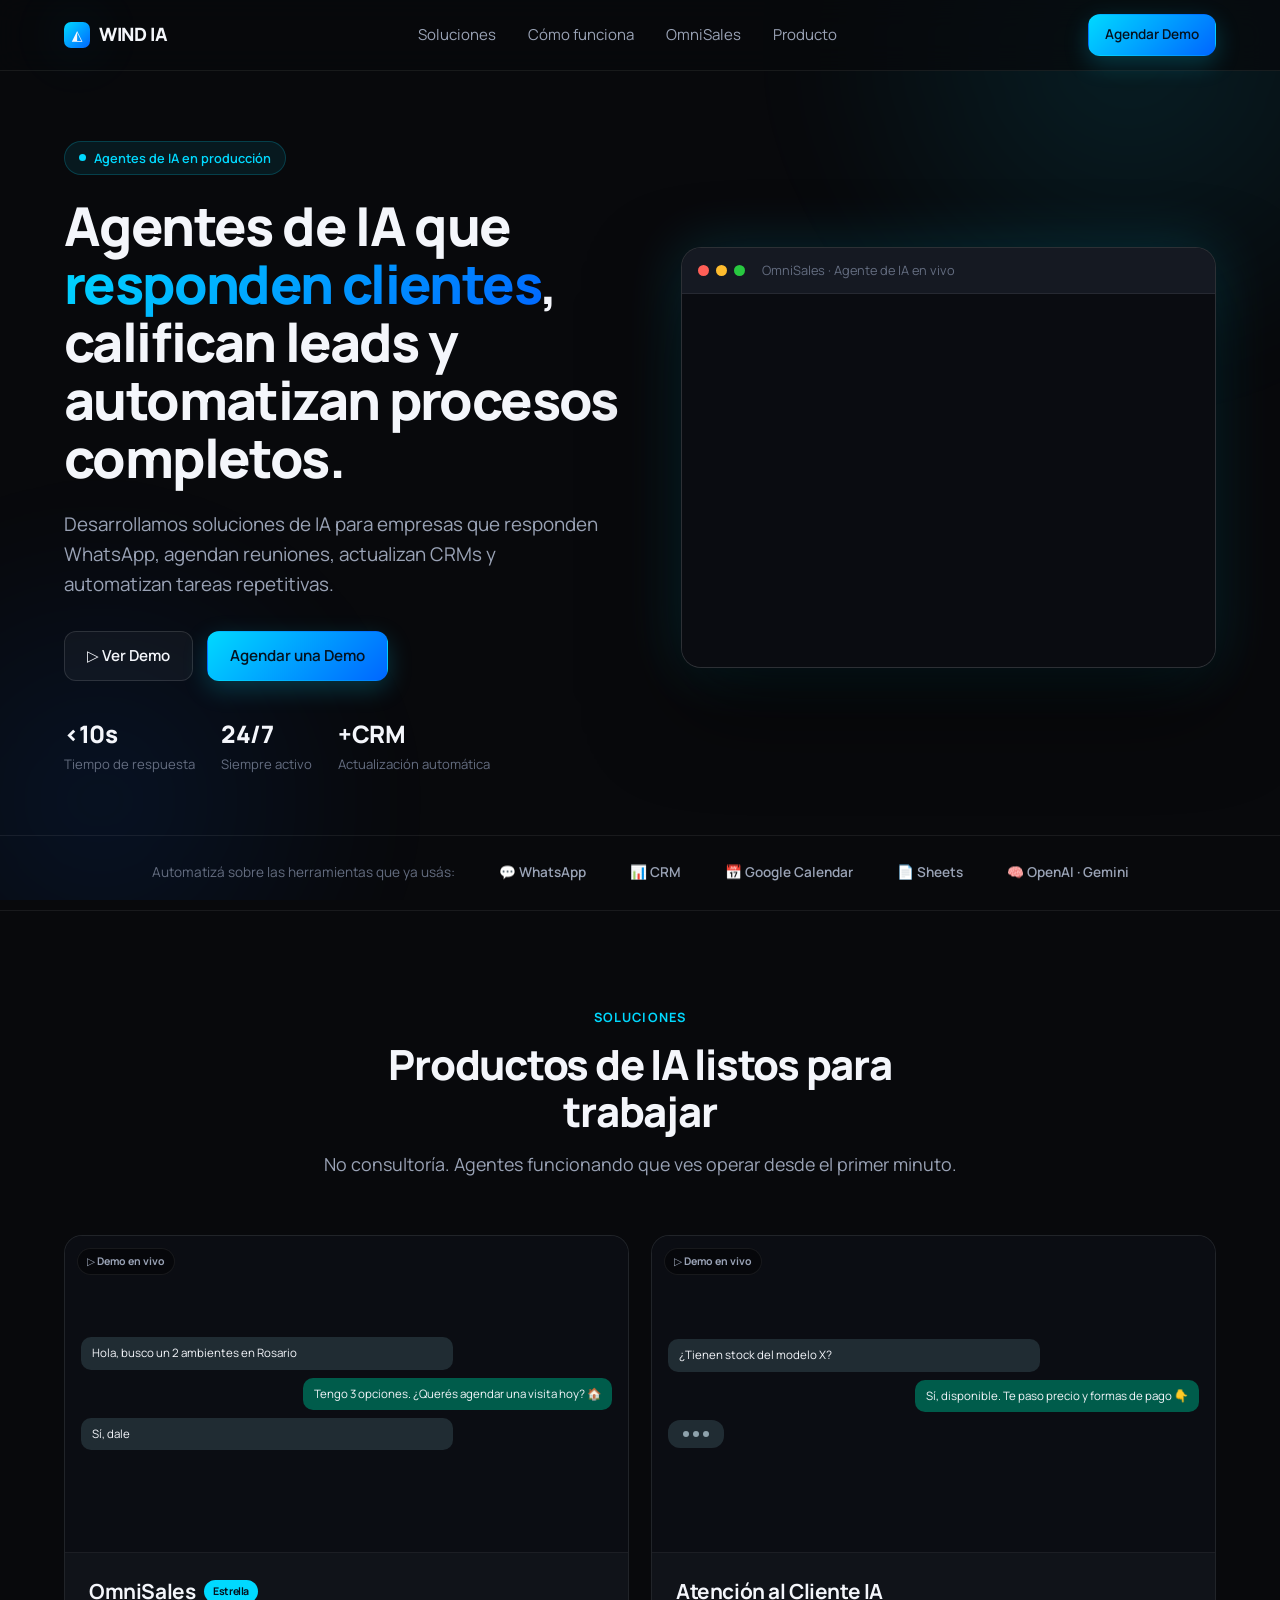
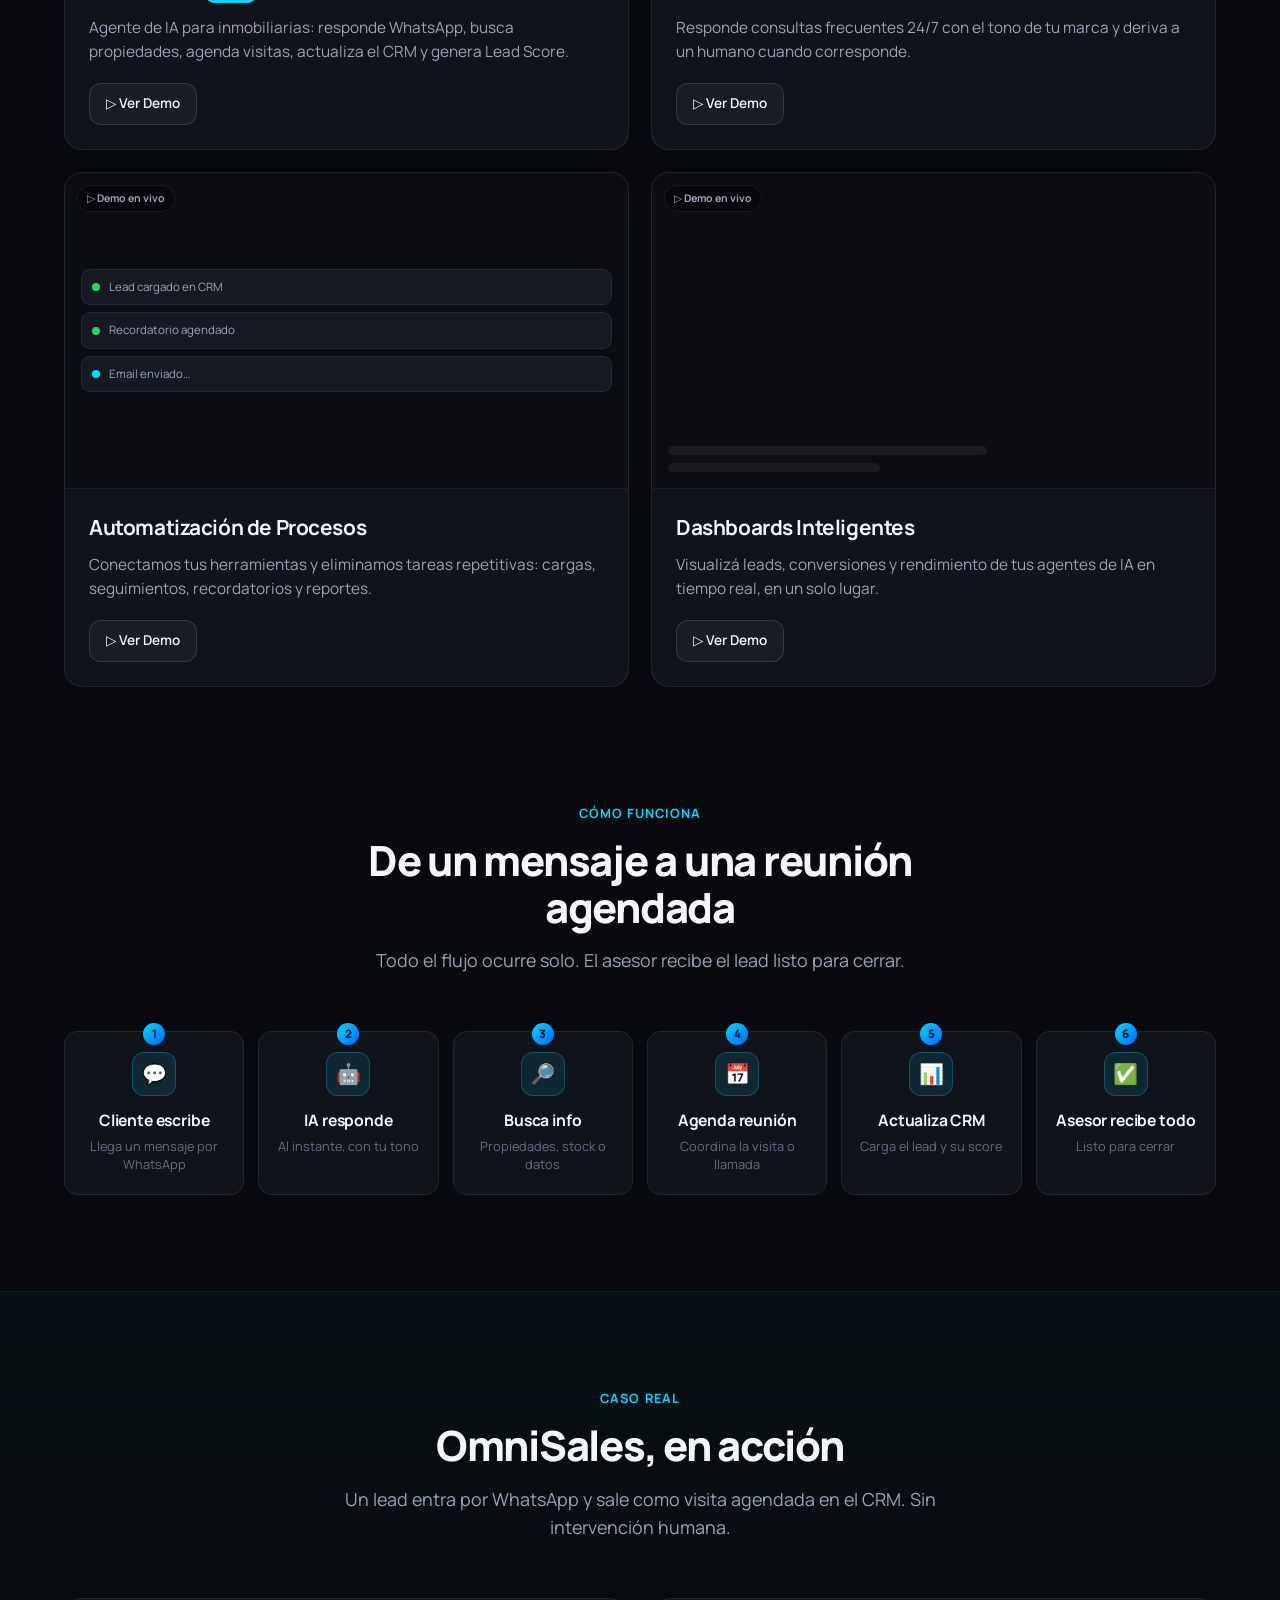
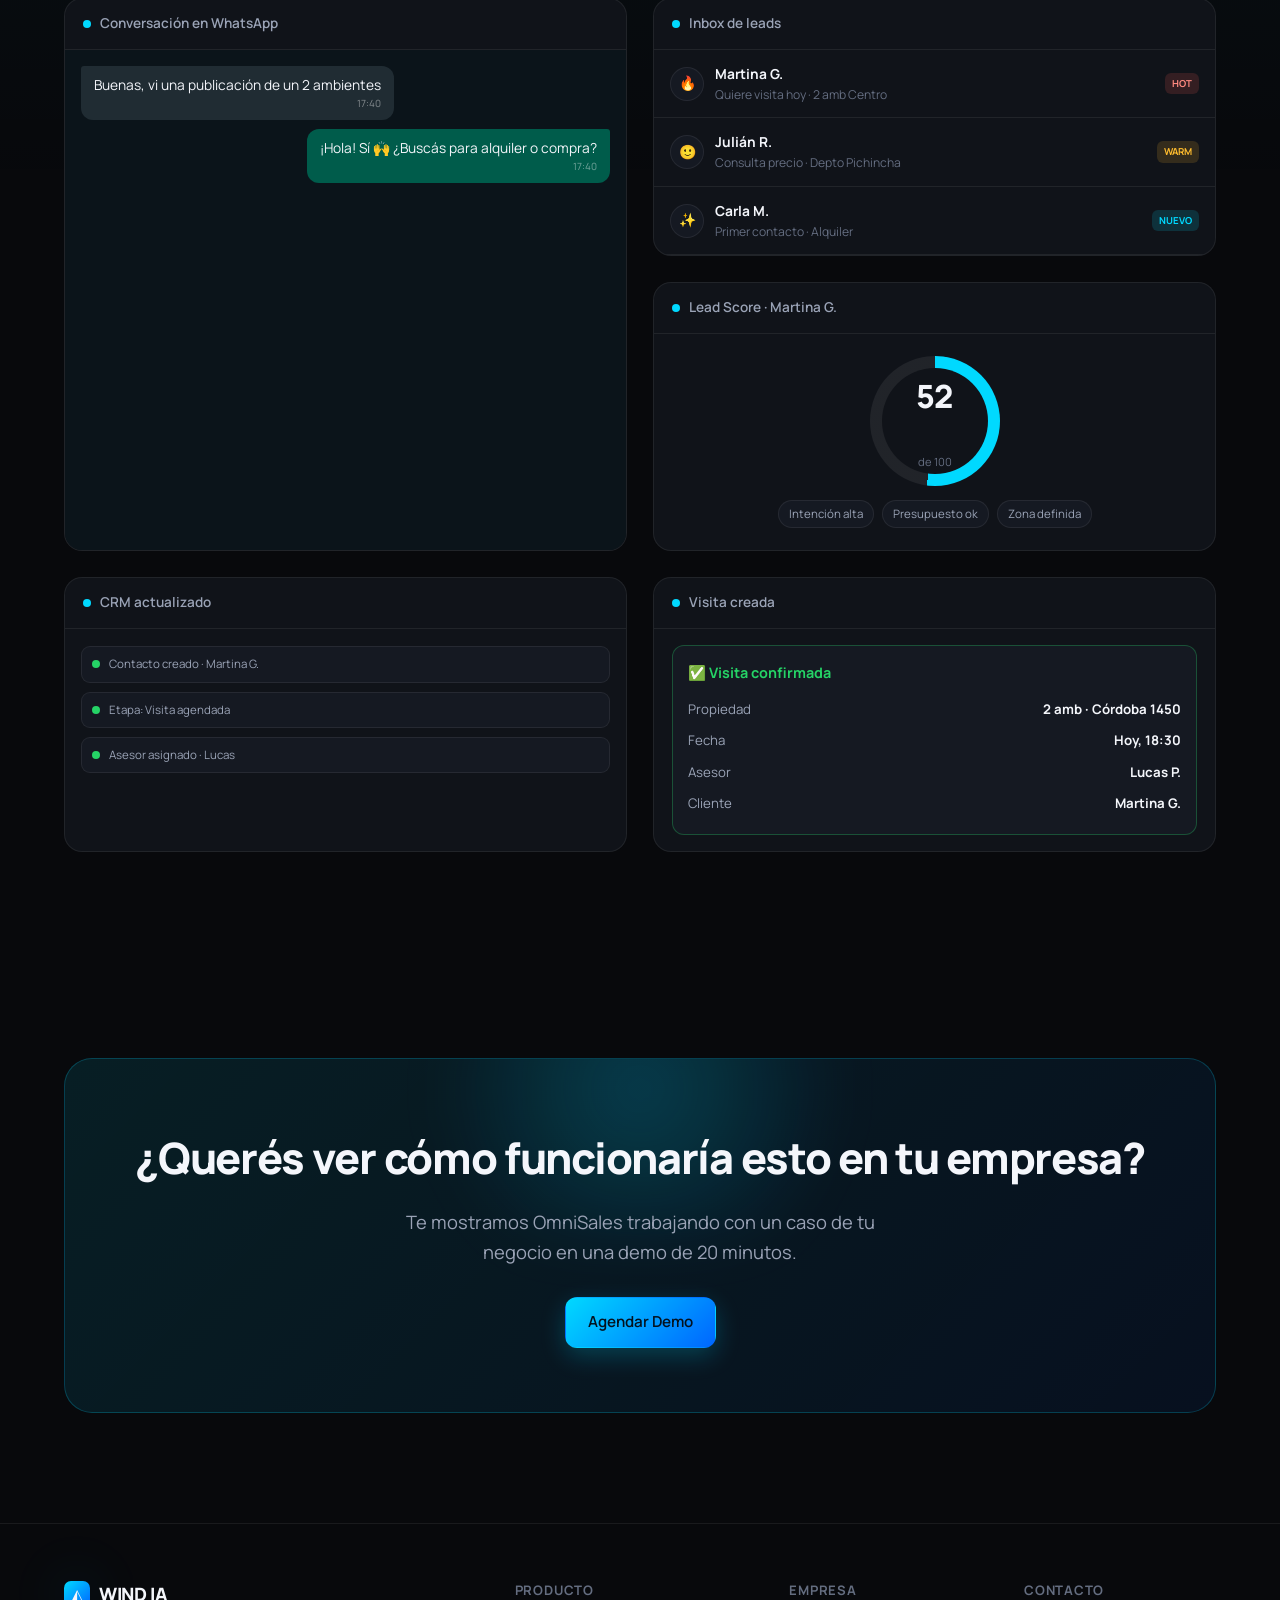
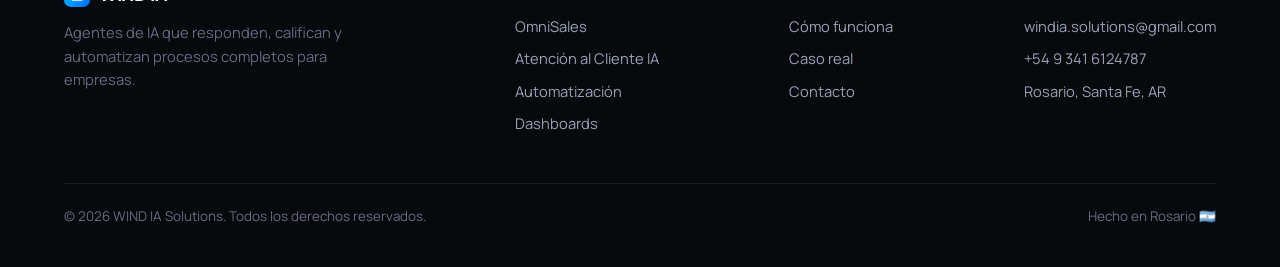
==== commit a971551e: "Add files via upload" ====
--- a/index.html
+++ b/index.html
@@ -292,19 +292,9 @@
             <span class="device-title">OmniSales · Agente de IA en vivo</span>
           </div>
           <div class="video-slot">
-            <!-- ▼▼ REEMPLAZÁ POR TU VIDEO: descomentá y poné tu archivo ▼▼
             <video autoplay muted loop playsinline poster="assets/omnisales-poster.jpg">
               <source src="assets/omnisales-demo.mp4" type="video/mp4">
             </video>
-            ▲▲ Mientras tanto, se muestra el mockup animado abajo ▲▲ -->
-            <div class="wa">
-              <span class="wa-tag">● En vivo</span>
-              <div class="wa-head">
-                <div class="wa-av">O</div>
-                <div><div class="wa-name">OmniSales</div><div class="wa-status">en línea · escribiendo…</div></div>
-              </div>
-              <div class="wa-body" id="waHero"></div>
-            </div>
           </div>
         </div>
       </div>
@@ -530,32 +520,6 @@
   </div>
 </footer>
 
-</div>
-
-<!-- CHAT WIDGET -->
-<style>
-#windia-chat-btn{position:fixed;right:22px;bottom:22px;z-index:9999;width:56px;height:56px;border-radius:999px;
-  border:1px solid rgba(255,255,255,.15);background:linear-gradient(135deg,rgba(0,217,255,.95),rgba(0,102,255,.95));
-  box-shadow:0 12px 30px rgba(0,217,255,.22);cursor:pointer;display:flex;align-items:center;justify-content:center;font-size:22px}
-#windia-chat-panel{position:fixed;right:22px;bottom:90px;z-index:9999;width:340px;height:480px;border-radius:18px;
-  background:rgba(10,14,26,.95);border:1px solid rgba(0,217,255,.18);backdrop-filter:blur(14px);
-  box-shadow:0 20px 70px rgba(0,0,0,.5);display:none;overflow:hidden;font-family:'Manrope',sans-serif}
-#windia-chat-header{padding:12px 14px;display:flex;align-items:center;justify-content:space-between;border-bottom:1px solid rgba(255,255,255,.08)}
-#windia-chat-header strong{font-size:14px}
-#windia-chat-close{background:transparent;border:0;color:#cbd5e1;cursor:pointer;font-size:18px}
-#windia-chat-messages{height:368px;overflow:auto;padding:14px;display:flex;flex-direction:column;gap:10px}
-.windia-msg{max-width:82%;padding:10px 12px;border-radius:14px;line-height:1.35;font-size:14px}
-.windia-user{align-self:flex-end;background:rgba(0,102,255,.18);border:1px solid rgba(0,102,255,.3)}
-.windia-bot{align-self:flex-start;background:rgba(255,255,255,.06);border:1px solid rgba(255,255,255,.10)}
-#windia-chat-input{display:flex;gap:10px;padding:12px;border-top:1px solid rgba(255,255,255,.08);background:rgba(0,0,0,.15)}
-#windia-text{flex:1;padding:10px 12px;border-radius:12px;border:1px solid rgba(255,255,255,.12);background:rgba(0,0,0,.20);color:#fff;outline:none}
-#windia-send{padding:10px 12px;border-radius:12px;cursor:pointer;border:1px solid rgba(255,255,255,.12);background:rgba(255,255,255,.08);color:#fff;font-weight:600}
-</style>
-<div id="windia-chat-btn" title="Chat">💬</div>
-<div id="windia-chat-panel">
-  <div id="windia-chat-header"><strong>Asistente WIND IA</strong><button id="windia-chat-close" aria-label="Cerrar">×</button></div>
-  <div id="windia-chat-messages"></div>
-  <div id="windia-chat-input"><input id="windia-text" placeholder="Escribí tu consulta..." autocomplete="off"/><button id="windia-send">Enviar</button></div>
 </div>
 
 <script>
@@ -622,27 +586,6 @@
       if(v>=target)clearInterval(t);},16);gio.disconnect();}})},{threshold:.4});
   gio.observe(gauge);
 }
-
-/* ---- Chat widget ---- */
-const WINDIA_WEBHOOK="http://localhost:5678/webhook/a7e79dd1-64ad-44dc-b955-43e8f2ba5f91/chat";
-const KEY="windia_session_id";let sessionId=localStorage.getItem(KEY);
-if(!sessionId){sessionId="web-"+(crypto?.randomUUID?crypto.randomUUID():Math.random().toString(36).slice(2));localStorage.setItem(KEY,sessionId);}
-const btn=document.getElementById("windia-chat-btn"),panel=document.getElementById("windia-chat-panel"),
-closeBtn=document.getElementById("windia-chat-close"),msgs=document.getElementById("windia-chat-messages"),
-text=document.getElementById("windia-text"),sendBtn=document.getElementById("windia-send");
-function escapeHtml(s){return s.replace(/&/g,"&amp;").replace(/</g,"&lt;").replace(/>/g,"&gt;").replace(/"/g,"&quot;").replace(/'/g,"&#039;");}
-function formatText(t){return escapeHtml(t).replace(/\*\*(.*?)\*\*/g,"<strong>$1</strong>").replace(/\n/g,"<br>");}
-function addMsg(role,c){const d=document.createElement("div");d.className="windia-msg "+(role==="user"?"windia-user":"windia-bot");d.innerHTML=formatText(c);msgs.appendChild(d);msgs.scrollTop=msgs.scrollHeight;}
-async function send(){const v=text.value.trim();if(!v)return;addMsg("user",v);text.value="";sendBtn.disabled=true;
-  try{const res=await fetch(WINDIA_WEBHOOK,{method:"POST",headers:{"Content-Type":"application/json"},body:JSON.stringify({message:v,sessionId})});
-    const data=await res.json();const reply=data.text??data.message??data.reply??data.output??"No pude responder en este momento.";addMsg("bot",String(reply).trim());
-  }catch(e){addMsg("bot","No pude conectar con el bot en este momento. Escribinos por WhatsApp 👉 +54 9 341 6124787");}
-  finally{sendBtn.disabled=false;text.focus();}}
-btn.addEventListener("click",()=>{panel.style.display=(panel.style.display==="none"||!panel.style.display)?"block":"none";
-  if(panel.style.display==="block"&&msgs.childElementCount===0){addMsg("bot","Hola 👋 Soy el asistente de WIND IA. ¿En qué te ayudo?");}text.focus();});
-closeBtn.addEventListener("click",()=>panel.style.display="none");
-sendBtn.addEventListener("click",send);
-text.addEventListener("keydown",(e)=>{if(e.key==="Enter")send();});
 </script>
 </body>
 </html>
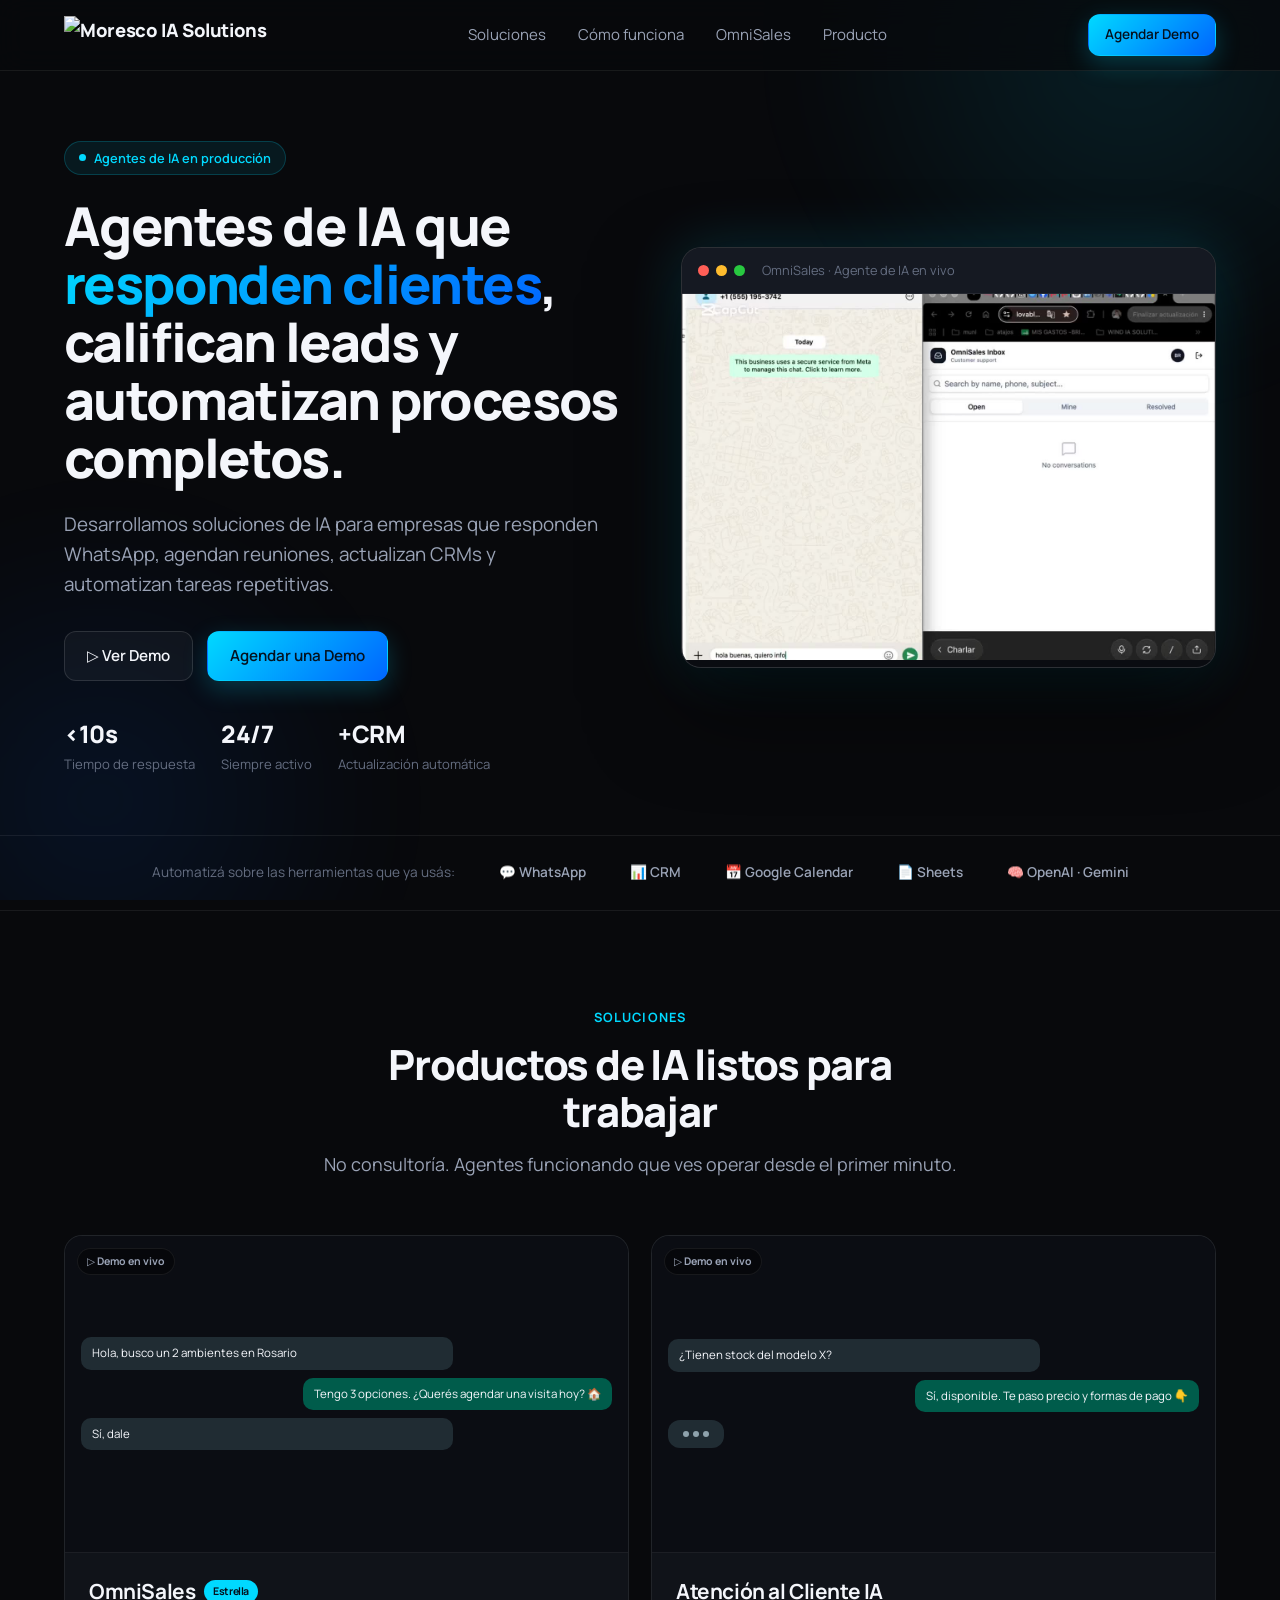
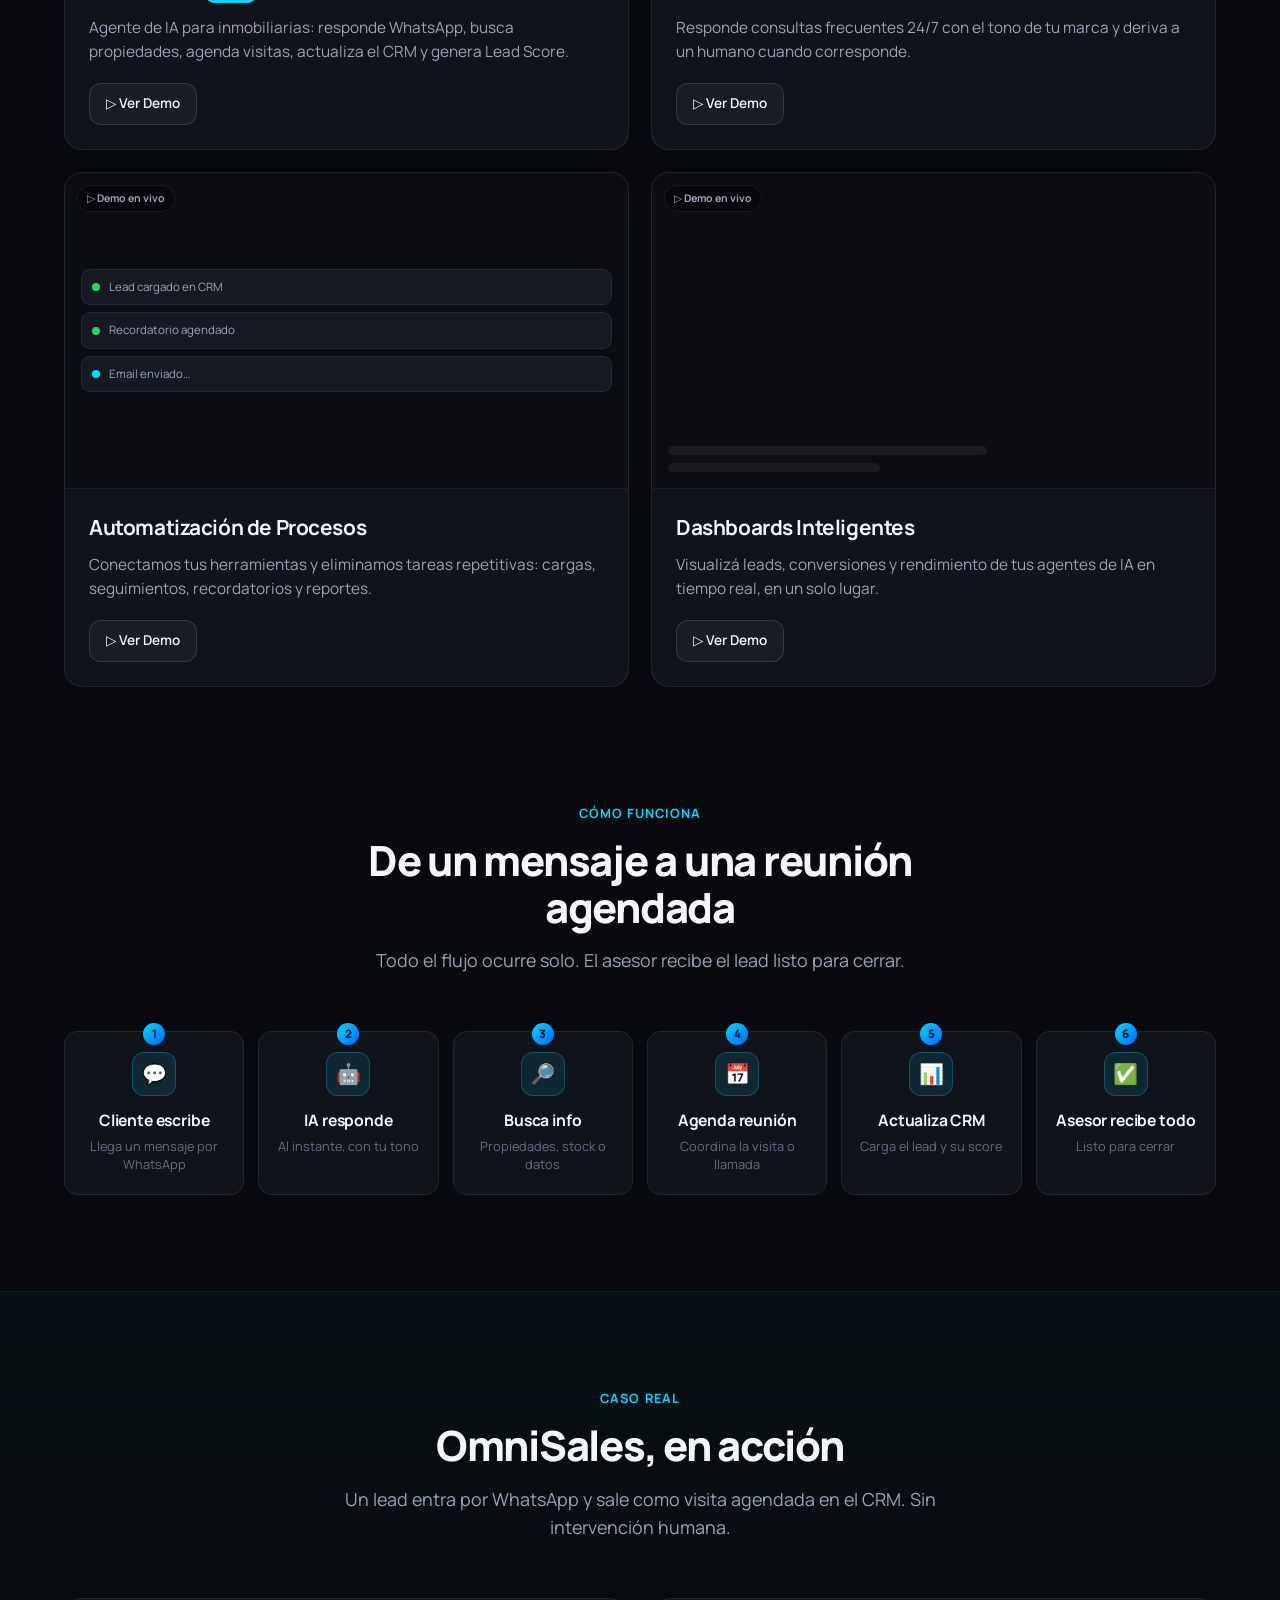
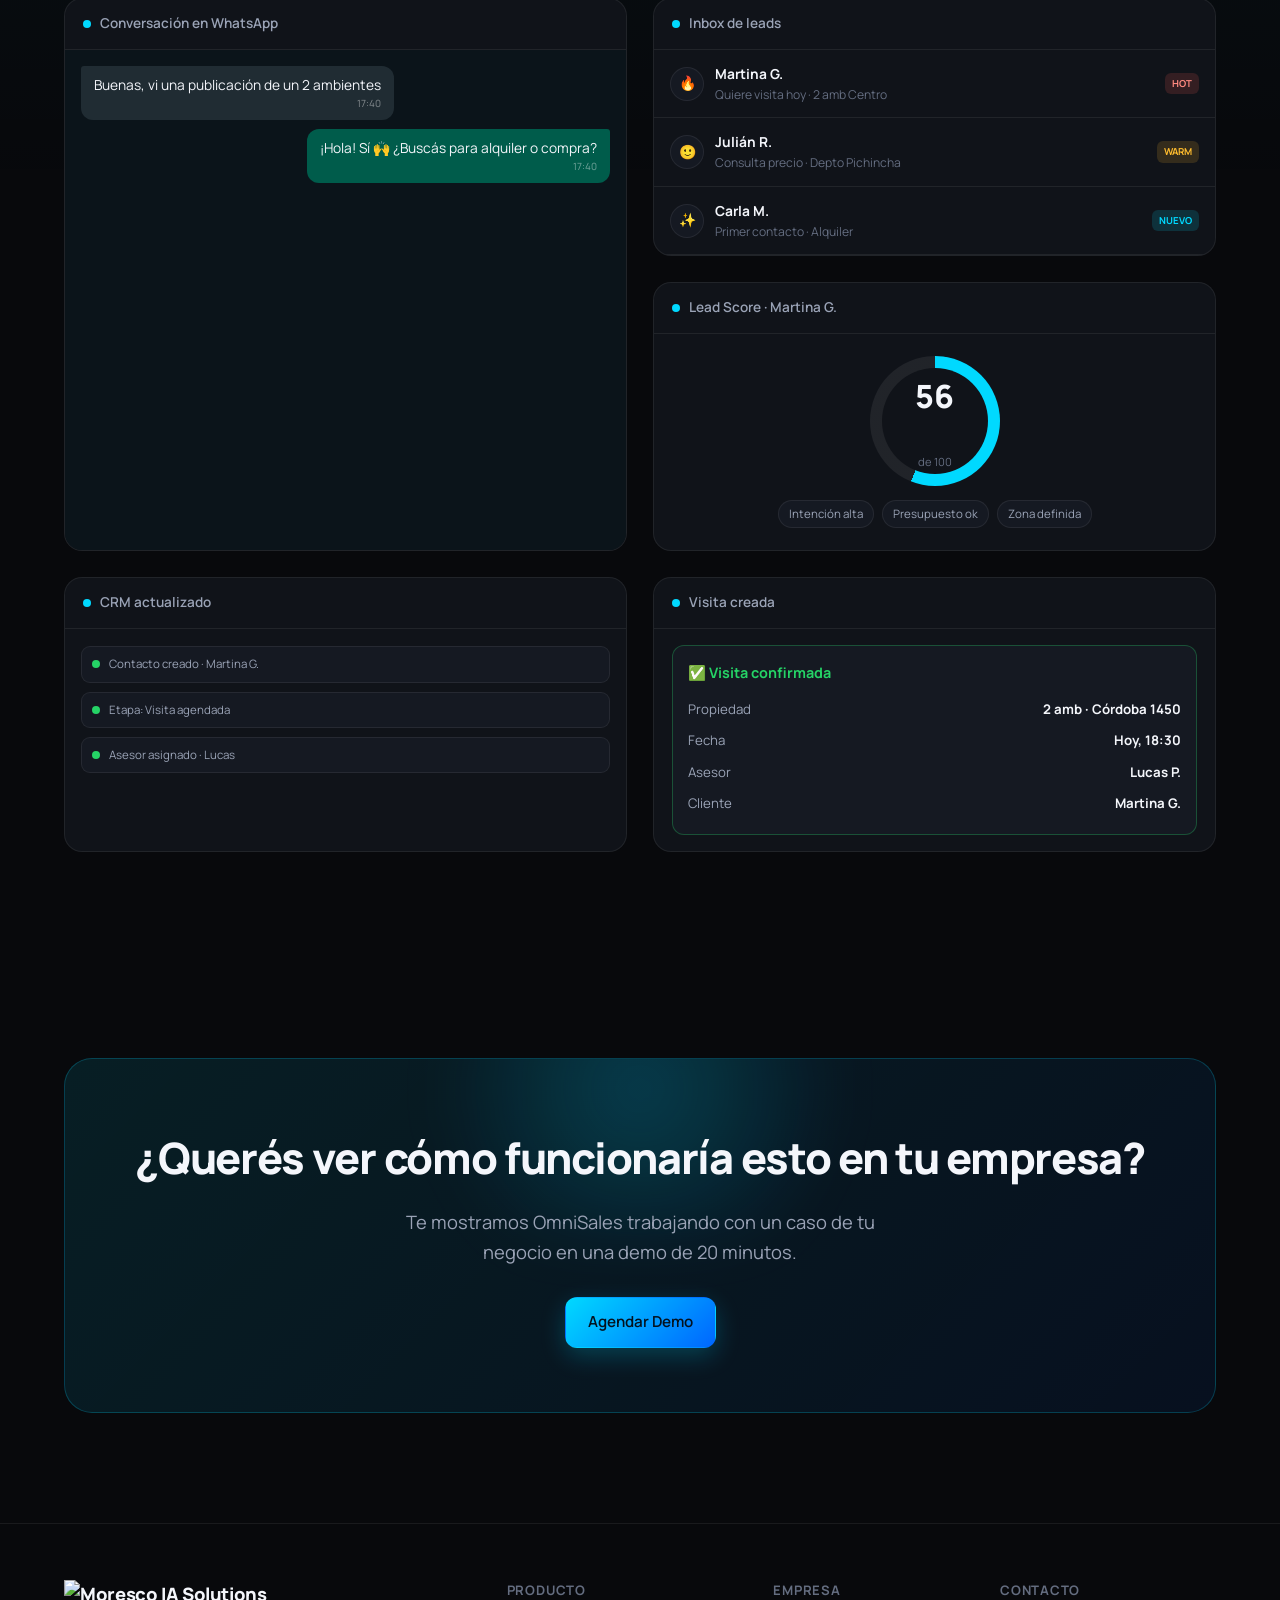
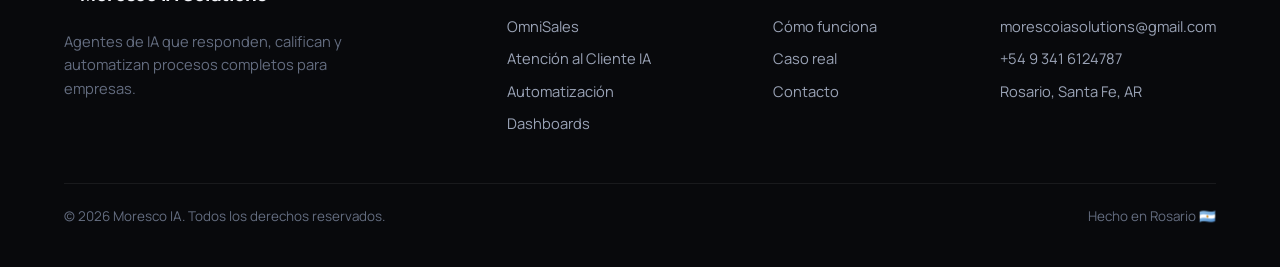
==== commit fa26a9b2: "Add files via upload" ====
--- a/index.html
+++ b/index.html
@@ -3,7 +3,7 @@
 <head>
 <meta charset="UTF-8">
 <meta name="viewport" content="width=device-width, initial-scale=1.0">
-<title>WIND IA Solutions — Agentes de IA para empresas</title>
+<title>Moresco IA — Agentes de IA para empresas</title>
 <meta name="description" content="Agentes de IA que responden clientes, califican leads y automatizan procesos completos. WhatsApp, CRM, agenda y más.">
 <link rel="preconnect" href="https://fonts.googleapis.com">
 <link href="https://fonts.googleapis.com/css2?family=Manrope:wght@400;500;600;700;800&display=swap" rel="stylesheet">
@@ -252,7 +252,7 @@
 <!-- NAV -->
 <nav>
   <div class="nav-in">
-    <a href="#" class="logo"><span class="logo-mark">◭</span> WIND IA</a>
+    <a href="#" class="logo"><img src="assets/logo.svg" alt="Moresco IA Solutions" style="height:38px;width:auto;"></a>
     <ul class="nav-links">
       <li><a href="#soluciones">Soluciones</a></li>
       <li><a href="#como">Cómo funciona</a></li>
@@ -490,7 +490,7 @@
   <div class="wrap">
     <div class="foot-grid">
       <div class="foot-brand">
-        <a href="#" class="logo"><span class="logo-mark">◭</span> WIND IA</a>
+        <a href="#" class="logo"><img src="assets/logo.svg" alt="Moresco IA Solutions" style="height:38px;width:auto;"></a>
         <p>Agentes de IA que responden, califican y automatizan procesos completos para empresas.</p>
       </div>
       <div class="foot-col">
@@ -508,13 +508,13 @@
       </div>
       <div class="foot-col">
         <h5>Contacto</h5>
-        <a href="mailto:windia.solutions@gmail.com">windia.solutions@gmail.com</a>
+        <a href="mailto:morescoiasolutions@gmail.com">morescoiasolutions@gmail.com</a>
         <a href="https://wa.me/5493416124787">+54 9 341 6124787</a>
         <a href="#">Rosario, Santa Fe, AR</a>
       </div>
     </div>
     <div class="foot-bottom">
-      <span>© 2026 WIND IA Solutions. Todos los derechos reservados.</span>
+      <span>© 2026 Moresco IA. Todos los derechos reservados.</span>
       <span>Hecho en Rosario 🇦🇷</span>
     </div>
   </div>
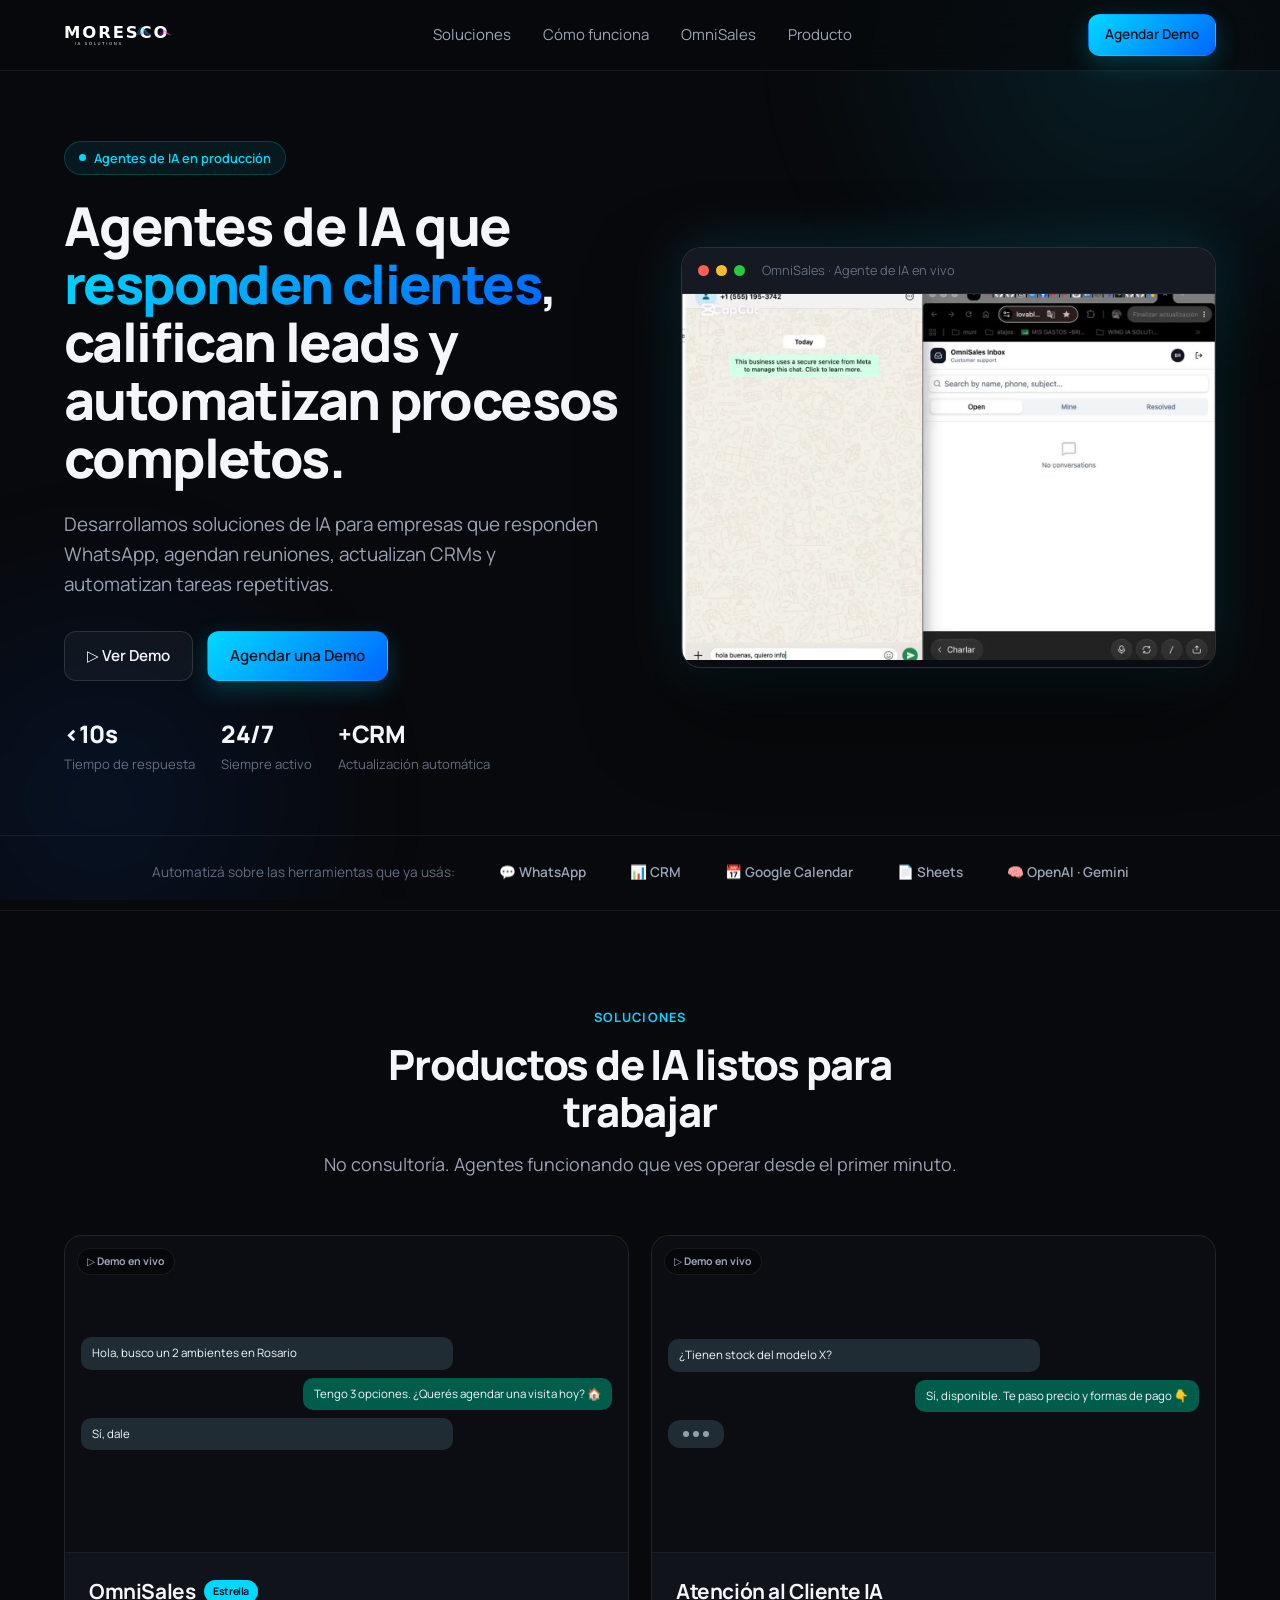
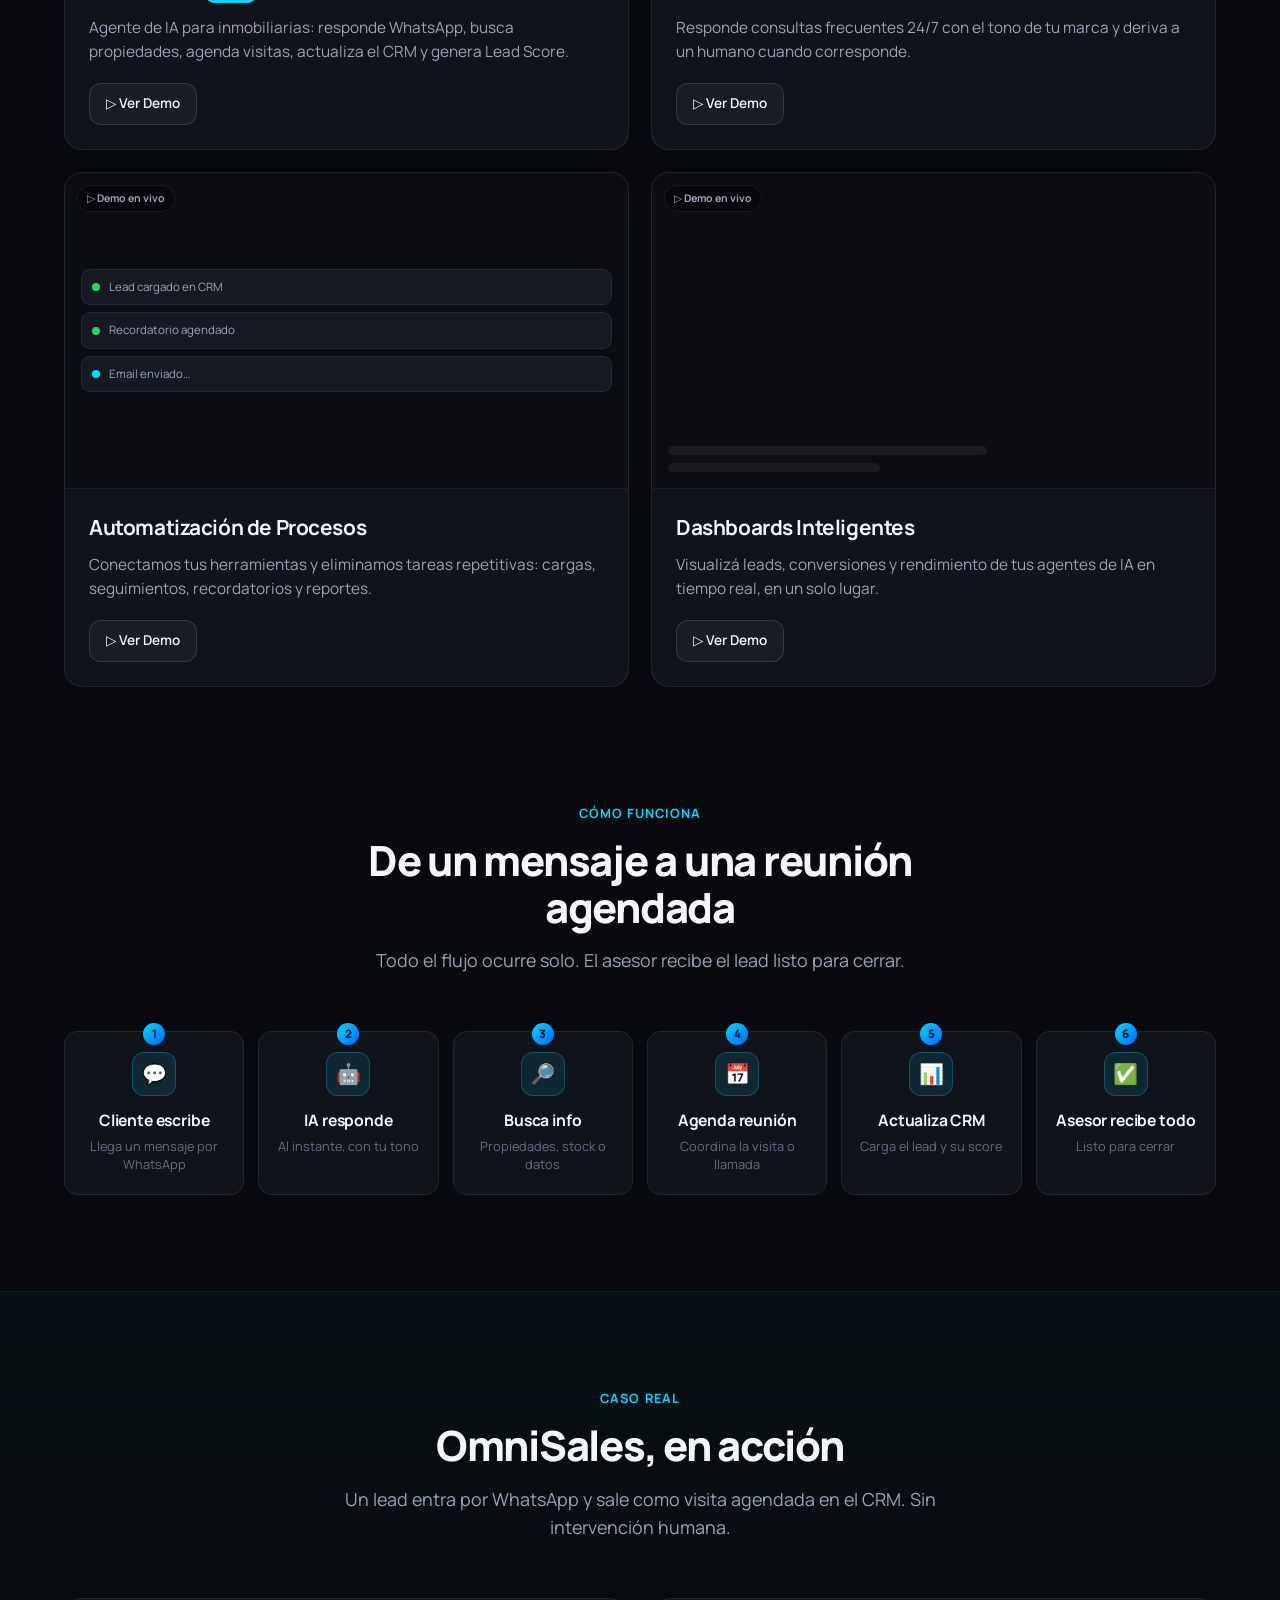
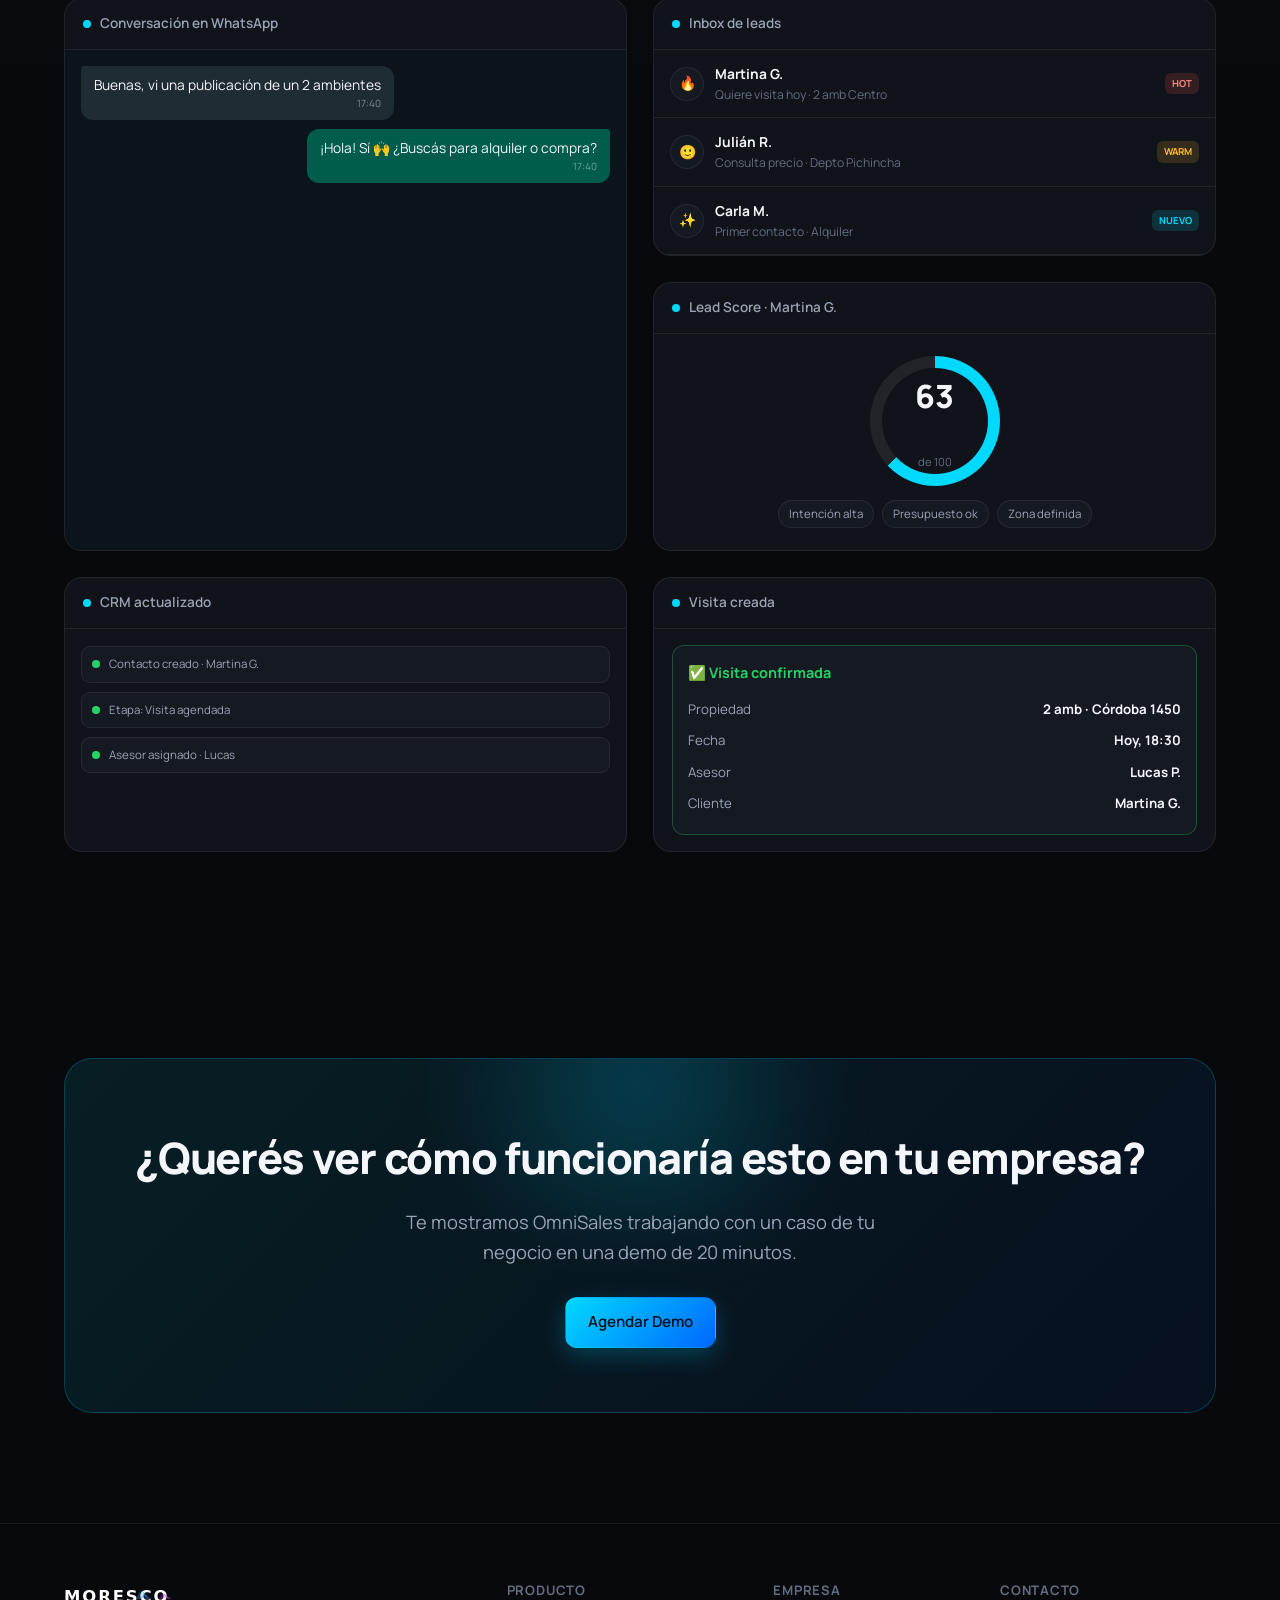
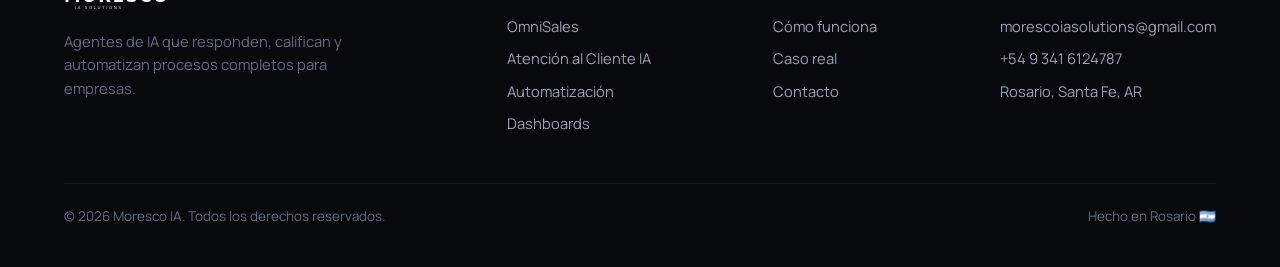
==== commit 859e4b27: "Add files via upload" ====
--- a/index.html
+++ b/index.html
@@ -252,7 +252,7 @@
 <!-- NAV -->
 <nav>
   <div class="nav-in">
-    <a href="#" class="logo"><img src="assets/logo.svg" alt="Moresco IA Solutions" style="height:38px;width:auto;"></a>
+    <a href="#" class="logo"><img src="[data-uri]" alt="Moresco IA Solutions" style="height:38px;width:auto;"></a>
     <ul class="nav-links">
       <li><a href="#soluciones">Soluciones</a></li>
       <li><a href="#como">Cómo funciona</a></li>
@@ -490,7 +490,7 @@
   <div class="wrap">
     <div class="foot-grid">
       <div class="foot-brand">
-        <a href="#" class="logo"><img src="assets/logo.svg" alt="Moresco IA Solutions" style="height:38px;width:auto;"></a>
+        <a href="#" class="logo"><img src="[data-uri]" alt="Moresco IA Solutions" style="height:38px;width:auto;"></a>
         <p>Agentes de IA que responden, califican y automatizan procesos completos para empresas.</p>
       </div>
       <div class="foot-col">
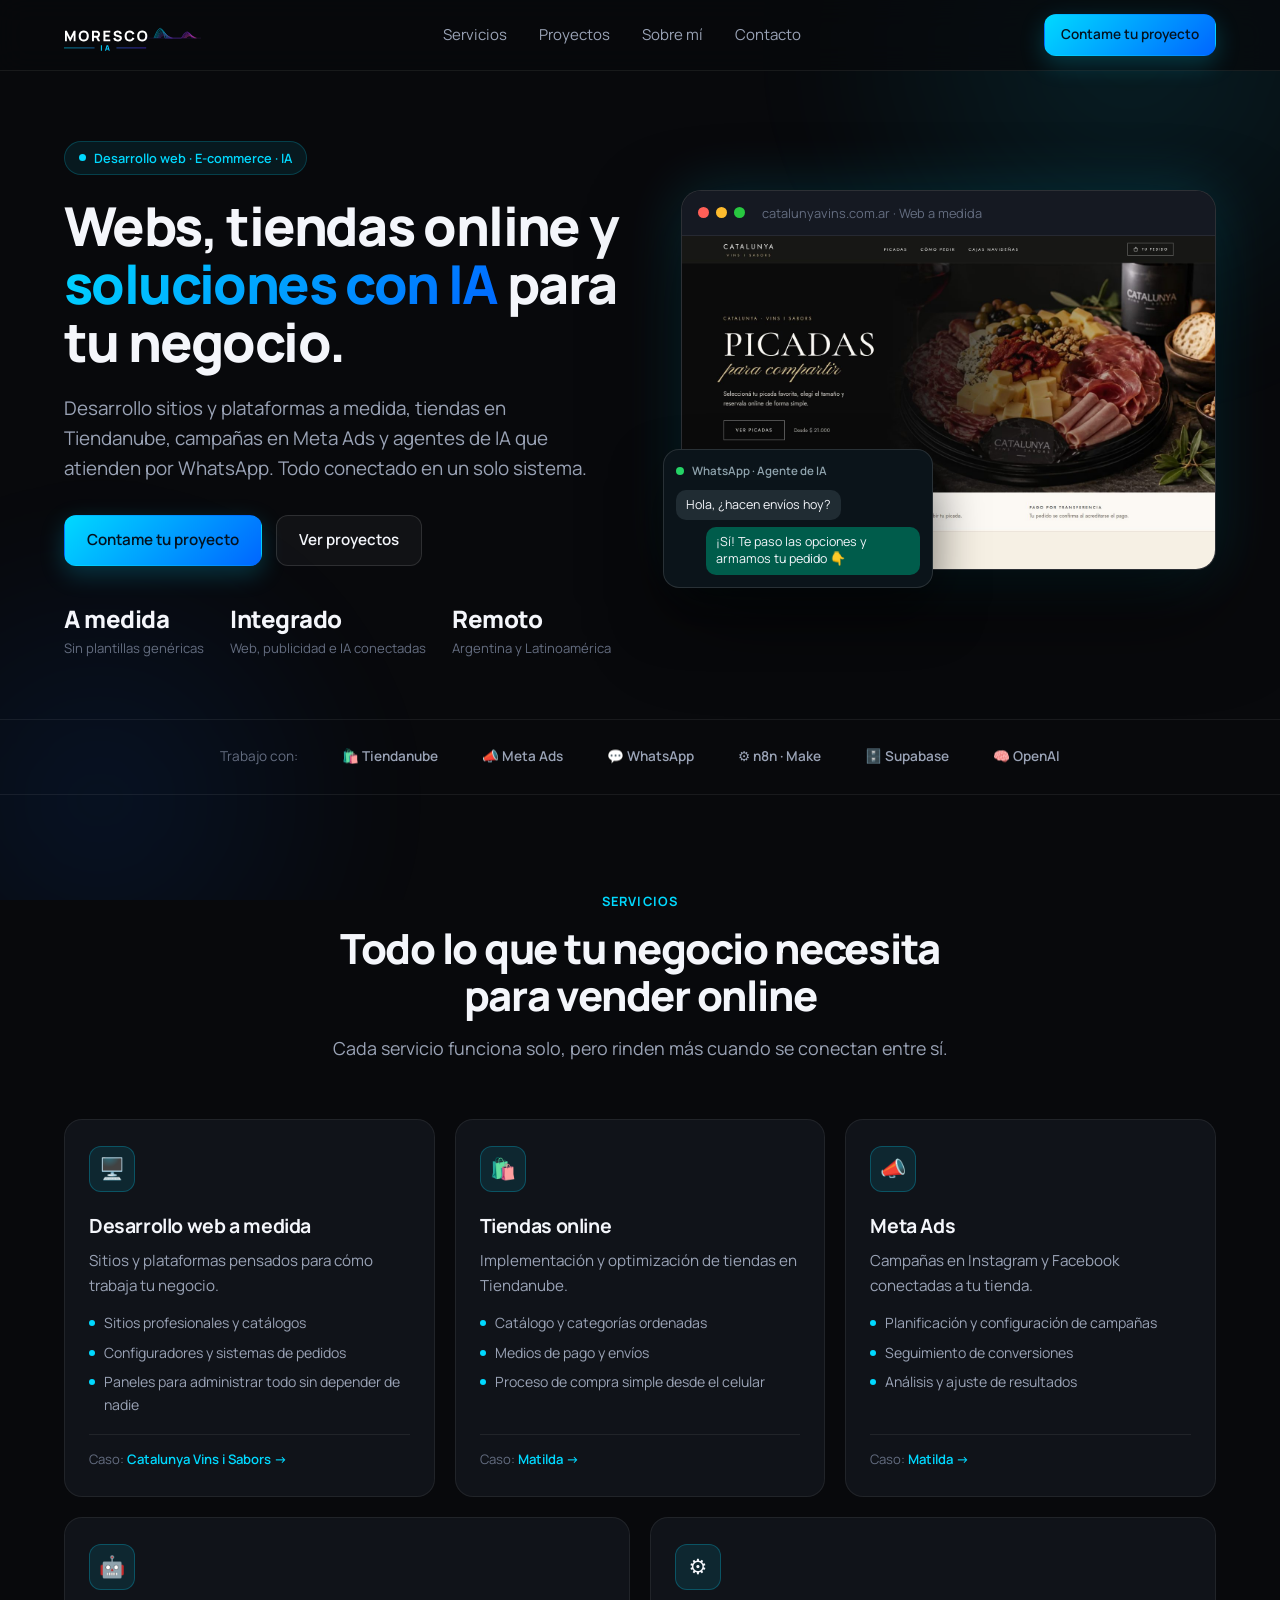
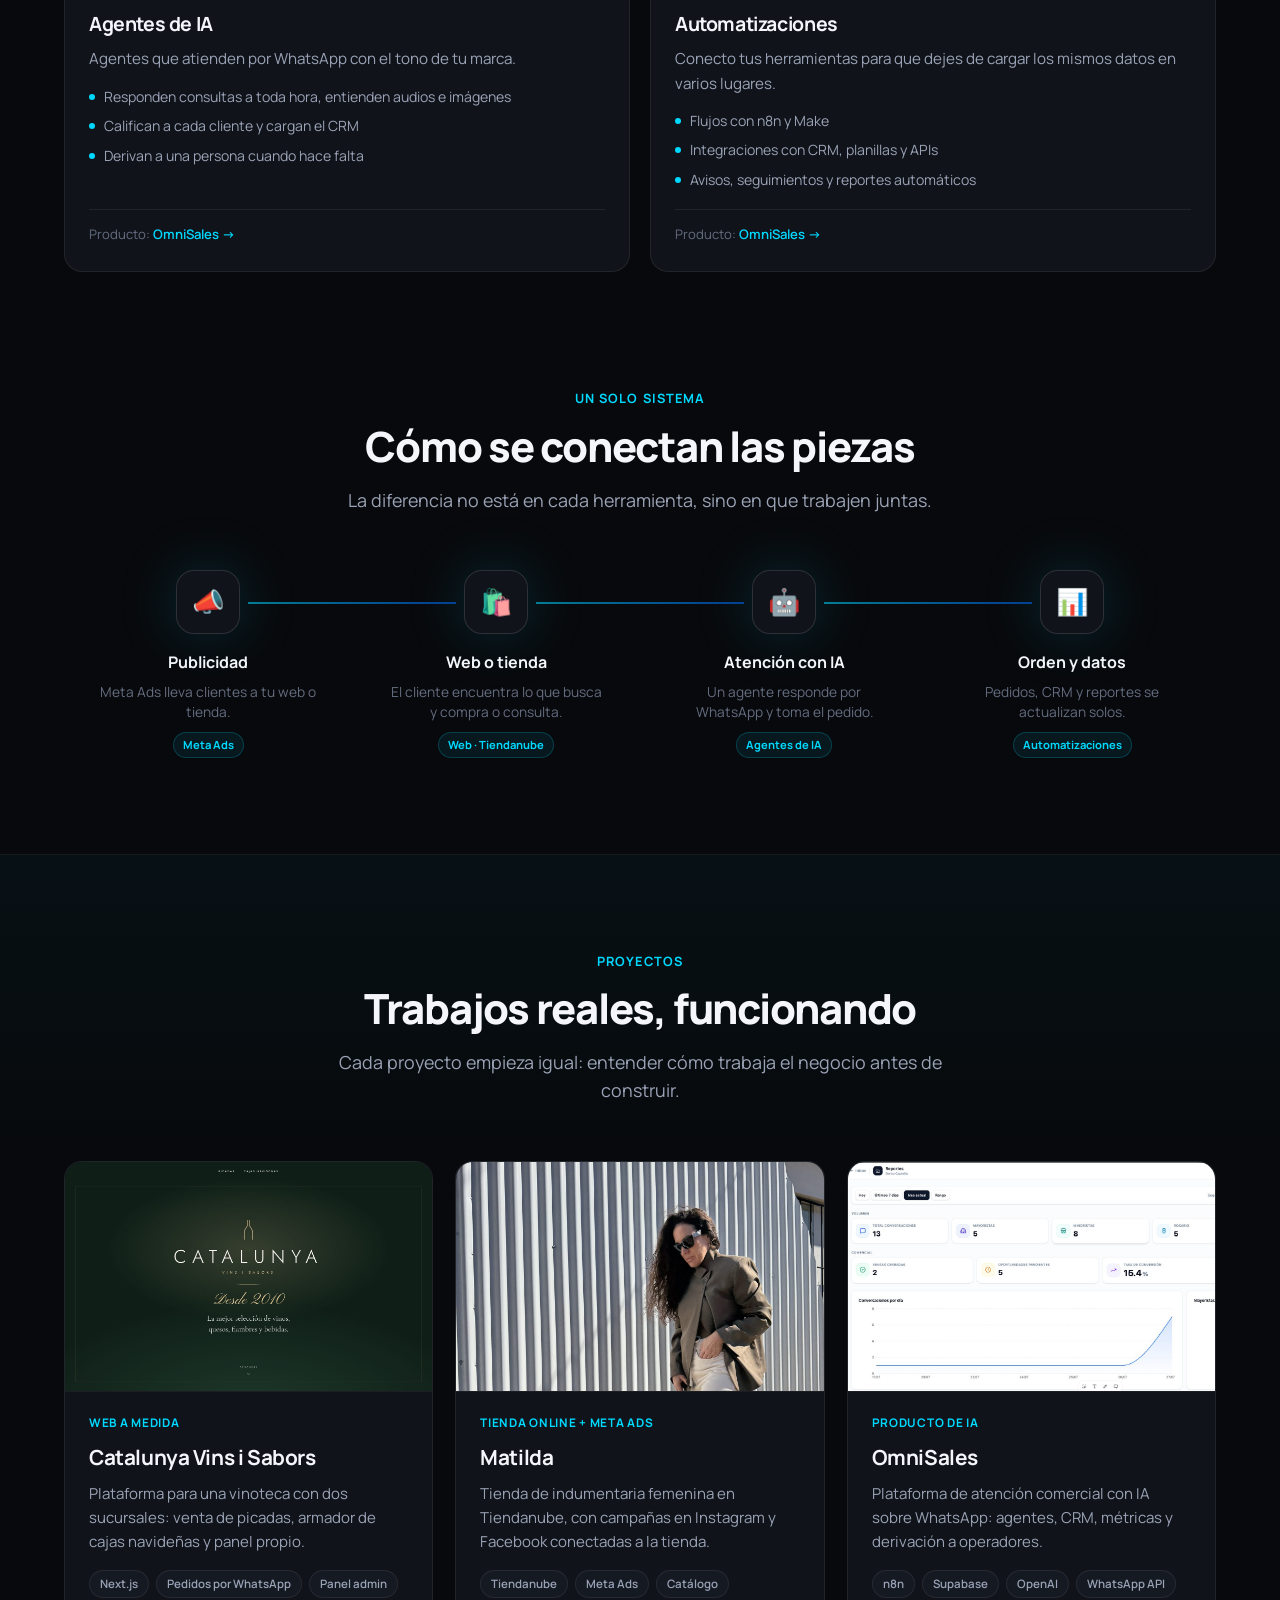
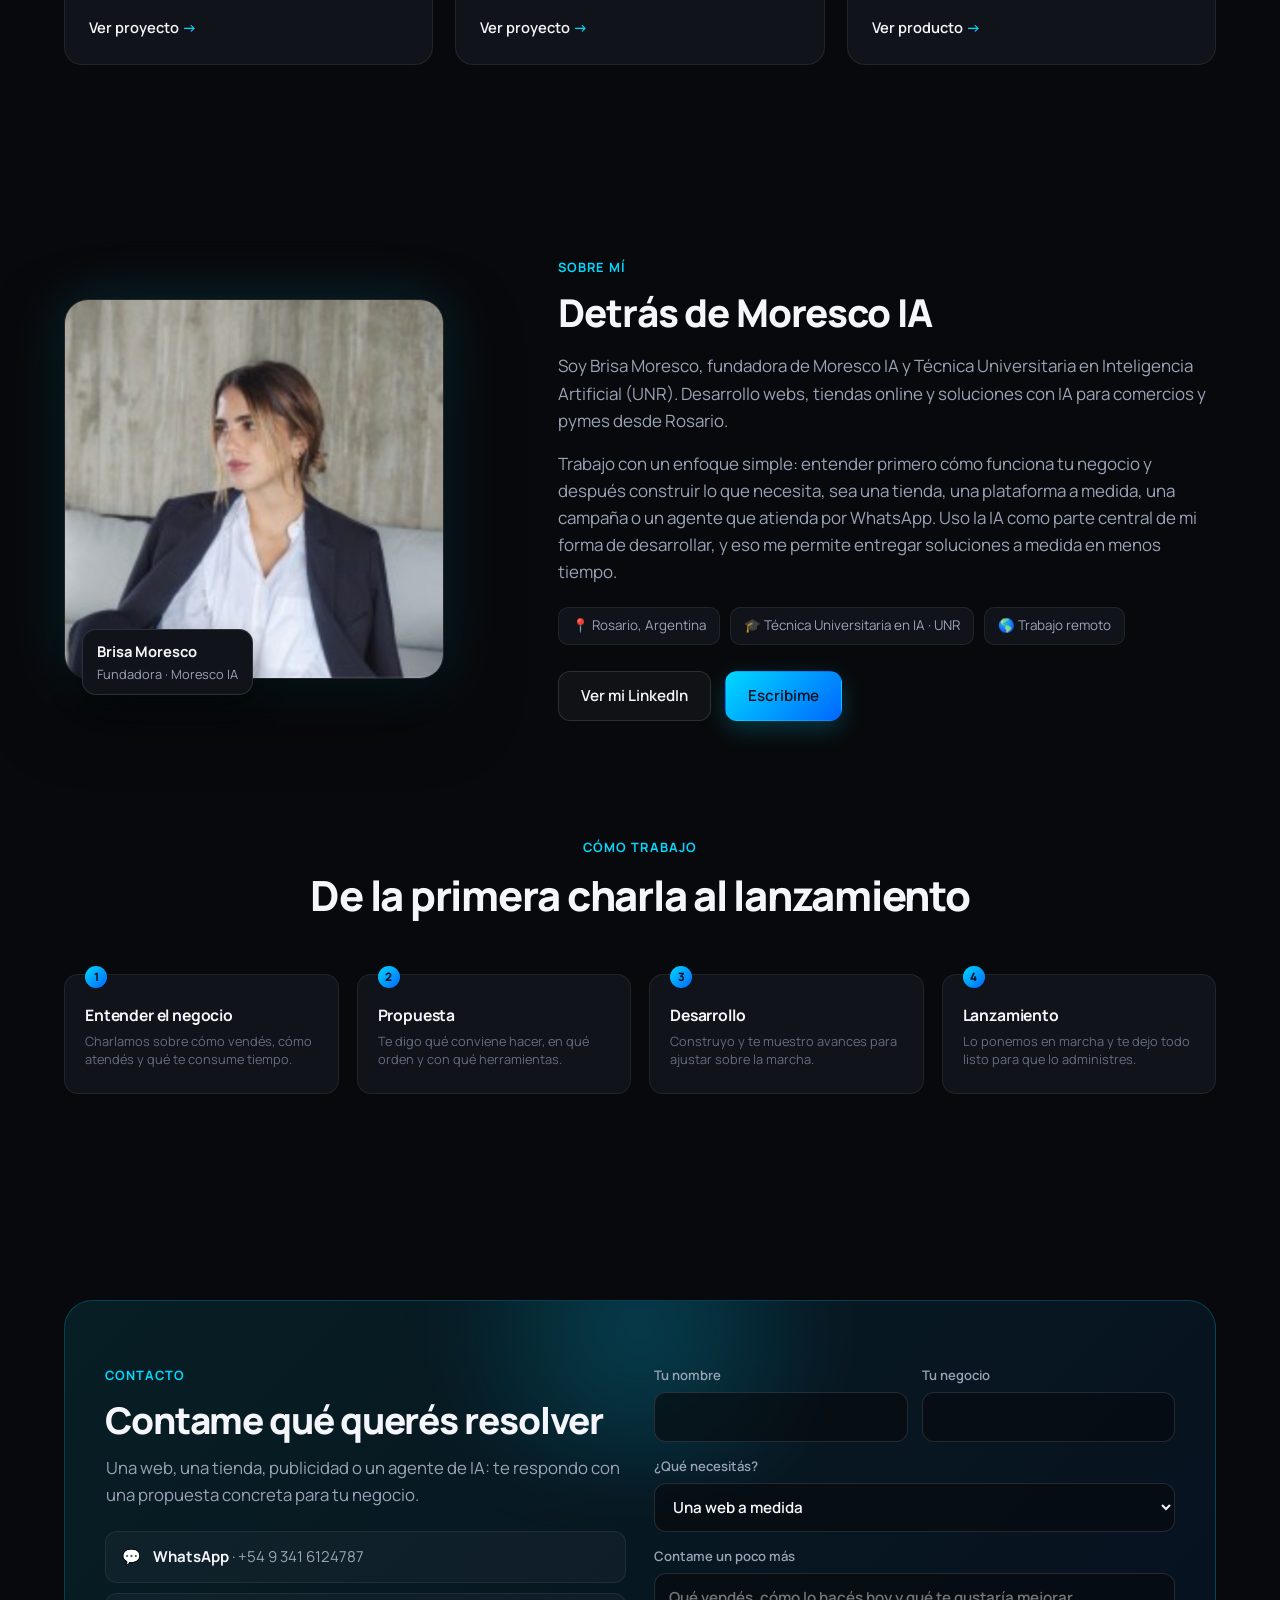
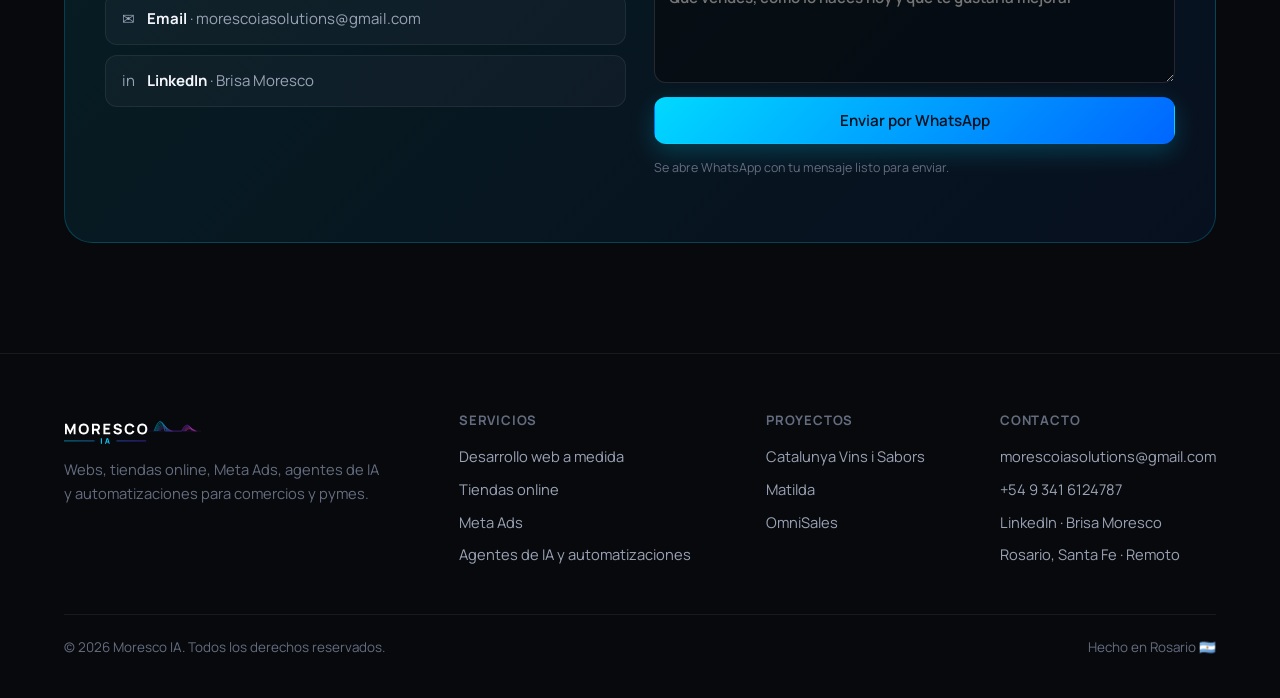
==== commit 24aada0e: "Web nueva: inicio y OmniSales" ====
--- a/index.html
+++ b/index.html
@@ -3,265 +3,47 @@
 <head>
 <meta charset="UTF-8">
 <meta name="viewport" content="width=device-width, initial-scale=1.0">
-<title>Moresco IA — Agentes de IA para empresas</title>
-<meta name="description" content="Agentes de IA que responden clientes, califican leads y automatizan procesos completos. WhatsApp, CRM, agenda y más.">
+<title>Moresco IA — Webs, tiendas online e inteligencia artificial para negocios</title>
+<meta name="description" content="Desarrollo de webs a medida, tiendas online en Tiendanube, campañas en Meta Ads, agentes de IA y automatizaciones para comercios y pymes. Rosario, Argentina.">
+<link rel="canonical" href="https://morescoiasolutions.netlify.app/">
+<meta property="og:type" content="website">
+<meta property="og:site_name" content="Moresco IA">
+<meta property="og:title" content="Moresco IA — Webs, tiendas online e inteligencia artificial para negocios">
+<meta property="og:description" content="Desarrollo de webs a medida, tiendas online en Tiendanube, campañas en Meta Ads, agentes de IA y automatizaciones para comercios y pymes. Rosario, Argentina.">
+<meta property="og:url" content="https://morescoiasolutions.netlify.app/">
+<meta property="og:image" content="https://morescoiasolutions.netlify.app/assets/og-moresco-ia.jpg">
+<meta property="og:locale" content="es_AR">
+<meta name="twitter:card" content="summary_large_image">
+<link rel="icon" type="image/svg+xml" href="assets/favicon.svg">
 <link rel="preconnect" href="https://fonts.googleapis.com">
+<link rel="preconnect" href="https://fonts.gstatic.com" crossorigin>
 <link href="https://fonts.googleapis.com/css2?family=Manrope:wght@400;500;600;700;800&display=swap" rel="stylesheet">
-<style>
-:root{
-  --bg:#08090c;
-  --bg-2:#0b0d13;
-  --surface:#101319;
-  --surface-2:#151922;
-  --border:rgba(255,255,255,.07);
-  --border-strong:rgba(255,255,255,.12);
-  --text:#f4f6fb;
-  --text-2:#9aa3b6;
-  --text-3:#646d80;
-  --cyan:#00d9ff;
-  --blue:#0066ff;
-  --green:#25d366;
-  --grad:linear-gradient(135deg,#00d9ff,#0066ff);
-  --glow:0 0 60px rgba(0,217,255,.18);
-  --radius:18px;
-}
-*{margin:0;padding:0;box-sizing:border-box}
-html{scroll-behavior:smooth}
-body{
-  font-family:'Manrope',system-ui,sans-serif;
-  background:var(--bg);
-  color:var(--text);
-  line-height:1.6;
-  overflow-x:hidden;
-  -webkit-font-smoothing:antialiased;
-}
-a{text-decoration:none;color:inherit}
-img{max-width:100%;display:block}
-.wrap{max-width:1200px;margin:0 auto;padding:0 24px}
-section{position:relative}
-
-/* ambient glow */
-.glow-bg{position:fixed;inset:0;z-index:0;pointer-events:none;overflow:hidden}
-.glow-bg::before{content:"";position:absolute;top:-300px;right:-200px;width:700px;height:700px;
-  background:radial-gradient(circle,rgba(0,217,255,.10),transparent 70%);filter:blur(40px)}
-.glow-bg::after{content:"";position:absolute;bottom:-200px;left:-200px;width:600px;height:600px;
-  background:radial-gradient(circle,rgba(0,102,255,.10),transparent 70%);filter:blur(40px)}
-.content{position:relative;z-index:1}
-
-/* NAV */
-nav{position:sticky;top:0;z-index:100;backdrop-filter:blur(14px);
-  background:rgba(8,9,12,.72);border-bottom:1px solid var(--border)}
-.nav-in{max-width:1200px;margin:0 auto;padding:14px 24px;display:flex;align-items:center;justify-content:space-between}
-.logo{font-weight:800;font-size:1.15rem;letter-spacing:-.02em;display:flex;align-items:center;gap:9px}
-.logo-mark{width:26px;height:26px;border-radius:7px;background:var(--grad);box-shadow:var(--glow);
-  display:grid;place-items:center;font-size:14px}
-.nav-links{display:flex;gap:32px;list-style:none;font-size:.94rem}
-.nav-links a{color:var(--text-2);transition:color .2s}
-.nav-links a:hover{color:var(--text)}
-.nav-cta{display:flex;gap:12px;align-items:center}
-
-/* buttons */
-.btn{display:inline-flex;align-items:center;gap:8px;padding:12px 22px;border-radius:12px;
-  font-weight:600;font-size:.95rem;cursor:pointer;transition:all .22s ease;border:1px solid transparent;white-space:nowrap}
-.btn-primary{background:var(--grad);color:#04121f;box-shadow:0 8px 24px rgba(0,217,255,.22)}
-.btn-primary:hover{transform:translateY(-2px);box-shadow:0 14px 34px rgba(0,217,255,.34)}
-.btn-ghost{background:rgba(255,255,255,.04);color:var(--text);border:1px solid var(--border-strong)}
-.btn-ghost:hover{background:rgba(255,255,255,.08);border-color:var(--cyan)}
-.btn-wa{background:var(--green);color:#04121f}
-.btn-wa:hover{transform:translateY(-2px);box-shadow:0 12px 30px rgba(37,211,102,.3)}
-.btn-sm{padding:9px 16px;font-size:.85rem}
-
-/* HERO */
-.hero{padding:70px 0 60px}
-.hero-grid{display:grid;grid-template-columns:1.05fr 1fr;gap:56px;align-items:center}
-.eyebrow{display:inline-flex;align-items:center;gap:8px;font-size:.8rem;font-weight:600;color:var(--cyan);
-  background:rgba(0,217,255,.08);border:1px solid rgba(0,217,255,.2);padding:6px 14px;border-radius:999px;margin-bottom:22px}
-.pulse{width:7px;height:7px;border-radius:50%;background:var(--cyan);box-shadow:0 0 0 0 rgba(0,217,255,.6);animation:pulse 2s infinite}
-@keyframes pulse{0%{box-shadow:0 0 0 0 rgba(0,217,255,.5)}70%{box-shadow:0 0 0 10px rgba(0,217,255,0)}100%{box-shadow:0 0 0 0 rgba(0,217,255,0)}}
-.hero h1{font-size:3.35rem;line-height:1.08;letter-spacing:-.03em;font-weight:800;margin-bottom:22px}
-.hero h1 .hl{background:var(--grad);-webkit-background-clip:text;background-clip:text;-webkit-text-fill-color:transparent}
-.hero-sub{font-size:1.18rem;color:var(--text-2);max-width:540px;margin-bottom:32px}
-.hero-btns{display:flex;gap:14px;flex-wrap:wrap}
-.hero-meta{display:flex;gap:26px;margin-top:34px;flex-wrap:wrap}
-.hero-meta div{display:flex;flex-direction:column}
-.hero-meta b{font-size:1.5rem;font-weight:800;letter-spacing:-.02em}
-.hero-meta span{font-size:.82rem;color:var(--text-3)}
-
-/* Product frame / mockup */
-.device{background:var(--surface);border:1px solid var(--border-strong);border-radius:20px;overflow:hidden;
-  box-shadow:0 40px 90px rgba(0,0,0,.55),var(--glow);position:relative}
-.device-bar{display:flex;align-items:center;gap:7px;padding:12px 16px;background:var(--surface-2);border-bottom:1px solid var(--border)}
-.dot{width:11px;height:11px;border-radius:50%}
-.dot.r{background:#ff5f57}.dot.y{background:#febc2e}.dot.g{background:#28c840}
-.device-title{margin-left:10px;font-size:.8rem;color:var(--text-3)}
-/* video container ready to swap */
-.video-slot{position:relative;aspect-ratio:16/11;background:#0a0c11}
-.video-slot video{width:100%;height:100%;object-fit:cover}
-
-/* WhatsApp chat mock */
-.wa{background:#0b141a;height:100%;display:flex;flex-direction:column}
-.wa-head{display:flex;align-items:center;gap:11px;padding:12px 15px;background:#1f2c33}
-.wa-av{width:38px;height:38px;border-radius:50%;background:var(--grad);display:grid;place-items:center;font-weight:800;color:#04121f;font-size:15px}
-.wa-name{font-weight:700;font-size:.92rem}
-.wa-status{font-size:.72rem;color:#8fa3ad}
-.wa-body{flex:1;padding:16px;display:flex;flex-direction:column;gap:9px;overflow:hidden;
-  background:linear-gradient(rgba(11,20,26,.9),rgba(11,20,26,.9))}
-.bubble{max-width:78%;padding:9px 13px;border-radius:12px;font-size:.86rem;line-height:1.4;opacity:0;transform:translateY(8px);animation:rise .4s forwards}
-.bubble.in{align-self:flex-start;background:#202c33;border-top-left-radius:3px}
-.bubble.out{align-self:flex-end;background:#005c4b;border-top-right-radius:3px}
-.bubble small{display:block;font-size:.62rem;color:rgba(255,255,255,.45);text-align:right;margin-top:3px}
-@keyframes rise{to{opacity:1;transform:translateY(0)}}
-.typing{align-self:flex-start;background:#202c33;padding:11px 15px;border-radius:12px;display:flex;gap:4px}
-.typing i{width:6px;height:6px;border-radius:50%;background:#8fa3ad;animation:blink 1.2s infinite}
-.typing i:nth-child(2){animation-delay:.2s}.typing i:nth-child(3){animation-delay:.4s}
-@keyframes blink{0%,60%,100%{opacity:.3}30%{opacity:1}}
-.wa-tag{position:absolute;top:14px;right:14px;background:rgba(0,217,255,.14);border:1px solid rgba(0,217,255,.3);
-  color:var(--cyan);font-size:.68rem;font-weight:700;padding:4px 10px;border-radius:999px;backdrop-filter:blur(6px)}
-
-/* section shell */
-.sec{padding:96px 0}
-.sec-head{text-align:center;max-width:660px;margin:0 auto 56px}
-.sec-label{font-size:.8rem;font-weight:700;letter-spacing:.08em;text-transform:uppercase;color:var(--cyan);margin-bottom:14px}
-.sec-head h2{font-size:2.6rem;letter-spacing:-.03em;font-weight:800;line-height:1.12;margin-bottom:16px}
-.sec-head p{font-size:1.12rem;color:var(--text-2)}
-
-/* logos strip */
-.strip{border-top:1px solid var(--border);border-bottom:1px solid var(--border);padding:26px 0}
-.strip-in{display:flex;align-items:center;justify-content:center;gap:44px;flex-wrap:wrap;color:var(--text-3);font-size:.85rem}
-.strip-in b{color:var(--text-2);font-weight:600;display:flex;align-items:center;gap:8px}
-
-/* SOLUCIONES cards */
-.sol-grid{display:grid;grid-template-columns:repeat(2,1fr);gap:22px}
-.card{background:var(--surface);border:1px solid var(--border);border-radius:var(--radius);overflow:hidden;
-  transition:transform .25s ease,border-color .25s ease;display:flex;flex-direction:column}
-.card:hover{transform:translateY(-4px);border-color:var(--border-strong)}
-.card-media{aspect-ratio:16/9;background:var(--bg-2);position:relative;overflow:hidden;border-bottom:1px solid var(--border)}
-.card-body{padding:22px 24px 24px}
-.card-body h3{font-size:1.3rem;font-weight:700;letter-spacing:-.02em;margin-bottom:8px;display:flex;align-items:center;gap:9px}
-.chip{font-size:.66rem;font-weight:700;color:#04121f;background:var(--cyan);padding:3px 9px;border-radius:999px}
-.card-body p{color:var(--text-2);font-size:.96rem;margin-bottom:18px}
-.card-media .badge-mini{position:absolute;top:12px;left:12px;font-size:.66rem;font-weight:700;color:var(--text-2);
-  background:rgba(0,0,0,.4);border:1px solid var(--border);padding:4px 9px;border-radius:999px;backdrop-filter:blur(6px)}
-
-/* mini animated mockups inside cards */
-.mm{position:absolute;inset:0;padding:16px;display:flex;flex-direction:column;justify-content:center;gap:8px}
-.mm-line{height:9px;border-radius:5px;background:rgba(255,255,255,.06)}
-.mm-b{max-width:70%;padding:7px 11px;border-radius:10px;font-size:.72rem;background:#202c33}
-.mm-b.out{align-self:flex-end;background:#005c4b}
-.mm-score{display:flex;align-items:flex-end;gap:6px;height:60px}
-.mm-score span{flex:1;background:var(--grad);border-radius:4px 4px 0 0;opacity:.85;animation:grow 2.4s ease-in-out infinite alternate}
-.mm-score span:nth-child(2){animation-delay:.3s}.mm-score span:nth-child(3){animation-delay:.6s}
-.mm-score span:nth-child(4){animation-delay:.9s}.mm-score span:nth-child(5){animation-delay:1.2s}
-@keyframes grow{from{transform:scaleY(.4);transform-origin:bottom}to{transform:scaleY(1)}}
-.mm-crm{display:flex;flex-direction:column;gap:7px}
-.mm-row{display:flex;align-items:center;gap:9px;background:var(--surface-2);border:1px solid var(--border);border-radius:9px;padding:8px 10px;font-size:.72rem;color:var(--text-2)}
-.mm-row .k{width:8px;height:8px;border-radius:50%;background:var(--cyan)}
-.mm-row.ok .k{background:#25d366}
-
-/* COMO FUNCIONA flow */
-.flow{display:grid;grid-template-columns:repeat(6,1fr);gap:14px;position:relative}
-.step{background:var(--surface);border:1px solid var(--border);border-radius:14px;padding:20px 16px;text-align:center;
-  opacity:0;transform:translateY(16px);transition:all .5s ease}
-.step.show{opacity:1;transform:translateY(0)}
-.step .ic{width:44px;height:44px;margin:0 auto 12px;border-radius:12px;background:rgba(0,217,255,.1);
-  border:1px solid rgba(0,217,255,.25);display:grid;place-items:center;font-size:20px}
-.step h4{font-size:.98rem;font-weight:700;margin-bottom:5px;letter-spacing:-.01em}
-.step p{font-size:.8rem;color:var(--text-3);line-height:1.4}
-.step .num{position:absolute;top:-9px;left:50%;transform:translateX(-50%);width:22px;height:22px;border-radius:50%;
-  background:var(--grad);color:#04121f;font-size:.72rem;font-weight:800;display:grid;place-items:center}
-.step{position:relative}
-
-/* CASO REAL */
-.case{background:linear-gradient(180deg,rgba(0,217,255,.04),transparent 40%);border-top:1px solid var(--border)}
-.case-grid{display:grid;grid-template-columns:1fr 1fr;gap:26px;align-items:stretch}
-.case-panel{background:var(--surface);border:1px solid var(--border);border-radius:var(--radius);overflow:hidden;display:flex;flex-direction:column}
-.case-panel .ph{padding:14px 18px;border-bottom:1px solid var(--border);display:flex;align-items:center;gap:9px;font-size:.85rem;font-weight:600;color:var(--text-2)}
-.case-panel .ph .d{width:8px;height:8px;border-radius:50%;background:var(--cyan)}
-.case-tall{grid-row:span 2}
-.inbox-item{display:flex;gap:11px;padding:13px 16px;border-bottom:1px solid var(--border);align-items:center}
-.inbox-item:hover{background:var(--surface-2)}
-.inbox-av{width:34px;height:34px;border-radius:50%;background:var(--surface-2);border:1px solid var(--border);display:grid;place-items:center;font-size:14px;flex-shrink:0}
-.inbox-txt{flex:1;min-width:0}
-.inbox-txt b{font-size:.86rem;display:block}
-.inbox-txt span{font-size:.76rem;color:var(--text-3);white-space:nowrap;overflow:hidden;text-overflow:ellipsis;display:block}
-.inbox-badge{font-size:.6rem;font-weight:700;padding:3px 7px;border-radius:6px;flex-shrink:0}
-.badge-hot{background:rgba(255,95,87,.15);color:#ff8a80}
-.badge-warm{background:rgba(254,188,46,.15);color:#febc2e}
-.badge-new{background:rgba(0,217,255,.15);color:var(--cyan)}
-.score-wrap{padding:22px 20px;text-align:center}
-.gauge{--v:87;width:130px;height:130px;border-radius:50%;margin:0 auto 14px;
-  background:conic-gradient(var(--cyan) calc(var(--v)*1%),rgba(255,255,255,.07) 0);display:grid;place-items:center;position:relative}
-.gauge::after{content:"";position:absolute;inset:12px;border-radius:50%;background:var(--surface)}
-.gauge b{position:relative;z-index:1;font-size:2rem;font-weight:800}
-.gauge small{position:relative;z-index:1;font-size:.7rem;color:var(--text-3);display:block}
-.score-tags{display:flex;gap:8px;justify-content:center;flex-wrap:wrap;margin-top:6px}
-.score-tags span{font-size:.72rem;background:var(--surface-2);border:1px solid var(--border);padding:4px 10px;border-radius:999px;color:var(--text-2)}
-.visit{padding:16px 18px}
-.visit-card{background:var(--surface-2);border:1px solid rgba(37,211,102,.3);border-radius:12px;padding:15px}
-.visit-card .vh{display:flex;align-items:center;gap:8px;color:#25d366;font-weight:700;font-size:.9rem;margin-bottom:10px}
-.visit-row{display:flex;justify-content:space-between;font-size:.83rem;padding:5px 0;color:var(--text-2)}
-.visit-row b{color:var(--text)}
-
-/* CTA final */
-.final{padding:110px 0}
-.final-box{background:linear-gradient(135deg,rgba(0,217,255,.1),rgba(0,102,255,.08));border:1px solid rgba(0,217,255,.22);
-  border-radius:28px;padding:64px 40px;text-align:center;position:relative;overflow:hidden}
-.final-box::before{content:"";position:absolute;top:-120px;left:50%;transform:translateX(-50%);width:500px;height:300px;
-  background:radial-gradient(circle,rgba(0,217,255,.2),transparent 70%);filter:blur(30px)}
-.final-box h2{font-size:2.7rem;letter-spacing:-.03em;font-weight:800;margin-bottom:16px;position:relative}
-.final-box p{font-size:1.15rem;color:var(--text-2);max-width:520px;margin:0 auto 30px;position:relative}
-.final-box .hero-btns{justify-content:center;position:relative}
-
-/* footer */
-footer{border-top:1px solid var(--border);padding:56px 0 40px}
-.foot-grid{display:flex;justify-content:space-between;gap:40px;flex-wrap:wrap;margin-bottom:38px}
-.foot-brand{max-width:320px}
-.foot-brand p{color:var(--text-3);font-size:.92rem;margin-top:12px}
-.foot-col h5{font-size:.82rem;text-transform:uppercase;letter-spacing:.06em;color:var(--text-3);margin-bottom:14px}
-.foot-col a{display:block;color:var(--text-2);font-size:.92rem;margin-bottom:9px;transition:color .2s}
-.foot-col a:hover{color:var(--cyan)}
-.foot-bottom{border-top:1px solid var(--border);padding-top:22px;display:flex;justify-content:space-between;flex-wrap:wrap;gap:12px;color:var(--text-3);font-size:.84rem}
-
-/* reveal */
-.reveal{opacity:0;transform:translateY(24px);transition:opacity .7s ease,transform .7s ease}
-.reveal.show{opacity:1;transform:translateY(0)}
-
-/* responsive */
-@media(max-width:960px){
-  .hero-grid{grid-template-columns:1fr;gap:40px}
-  .hero h1{font-size:2.5rem}
-  .sol-grid{grid-template-columns:1fr}
-  .flow{grid-template-columns:repeat(2,1fr)}
-  .case-grid{grid-template-columns:1fr}
-  .case-tall{grid-row:auto}
-  .nav-links{display:none}
-  .sec-head h2,.final-box h2{font-size:2rem}
-}
-@media(max-width:560px){
-  .hero h1{font-size:2.05rem}
-  .flow{grid-template-columns:1fr}
-  .hero-btns .btn{width:100%;justify-content:center}
-  .final-box{padding:44px 22px}
-}
-</style>
+<link rel="stylesheet" href="assets/site.css">
 </head>
 <body>
 <div class="glow-bg"></div>
 <div class="content">
 
-<!-- NAV -->
 <nav>
   <div class="nav-in">
-    <a href="#" class="logo"><img src="[data-uri]" alt="Moresco IA Solutions" style="height:38px;width:auto;"></a>
+    <a href="index.html" class="logo"><img src="assets/logo-moresco-ia.svg" alt="Moresco IA"></a>
     <ul class="nav-links">
-      <li><a href="#soluciones">Soluciones</a></li>
-      <li><a href="#como">Cómo funciona</a></li>
-      <li><a href="#caso">OmniSales</a></li>
-      <li><a href="omnisales.html">Producto</a></li>
+      <li><a href="index.html#servicios">Servicios</a></li>
+      <li><a href="index.html#proyectos">Proyectos</a></li>
+      <li><a href="index.html#sobre-mi">Sobre mí</a></li>
+      <li><a href="index.html#contacto">Contacto</a></li>
     </ul>
     <div class="nav-cta">
-      <a href="https://wa.me/5493416124787?text=Hola!%20Quiero%20agendar%20una%20demo" class="btn btn-primary btn-sm">Agendar Demo</a>
-    </div>
+      <a href="https://wa.me/5493416124787?text=Hola%20Brisa%21%20Quiero%20contarte%20sobre%20mi%20proyecto" class="btn btn-primary btn-sm">Contame tu proyecto</a>
+      <button class="menu-btn" aria-label="Abrir menú" aria-expanded="false" onclick="toggleMenu(this)">☰</button>
+    </div>
+  </div>
+  <div class="mobile-menu" id="mobileMenu">
+    <a href="index.html#servicios">Servicios</a>
+    <a href="index.html#proyectos">Proyectos</a>
+    <a href="index.html#sobre-mi">Sobre mí</a>
+    <a href="index.html#contacto">Contacto</a>
+    <a href="https://wa.me/5493416124787?text=Hola%20Brisa%21%20Quiero%20contarte%20sobre%20mi%20proyecto" class="btn btn-primary">Contame tu proyecto</a>
   </div>
 </nav>
 
@@ -270,32 +52,32 @@
   <div class="wrap">
     <div class="hero-grid">
       <div class="hero-text">
-        <div class="eyebrow"><span class="pulse"></span> Agentes de IA en producción</div>
-        <h1>Agentes de IA que <span class="hl">responden clientes</span>, califican leads y automatizan procesos completos.</h1>
-        <p class="hero-sub">Desarrollamos soluciones de IA para empresas que responden WhatsApp, agendan reuniones, actualizan CRMs y automatizan tareas repetitivas.</p>
+        <div class="eyebrow"><span class="pulse"></span> Desarrollo web · E-commerce · IA</div>
+        <h1>Webs, tiendas online y <span class="hl">soluciones con IA</span> para tu negocio.</h1>
+        <p class="hero-sub">Desarrollo sitios y plataformas a medida, tiendas en Tiendanube, campañas en Meta Ads y agentes de IA que atienden por WhatsApp. Todo conectado en un solo sistema.</p>
         <div class="hero-btns">
-          <a href="#caso" class="btn btn-ghost">▷ Ver Demo</a>
-          <a href="https://wa.me/5493416124787?text=Hola!%20Quiero%20agendar%20una%20demo%20de%20OmniSales" class="btn btn-primary">Agendar una Demo</a>
+          <a href="https://wa.me/5493416124787?text=Hola%20Brisa%21%20Quiero%20contarte%20sobre%20mi%20proyecto" class="btn btn-primary">Contame tu proyecto</a>
+          <a href="#proyectos" class="btn btn-ghost">Ver proyectos</a>
         </div>
         <div class="hero-meta">
-          <div><b>&lt;10s</b><span>Tiempo de respuesta</span></div>
-          <div><b>24/7</b><span>Siempre activo</span></div>
-          <div><b>+CRM</b><span>Actualización automática</span></div>
-        </div>
-      </div>
-
-      <!-- PRODUCT VIDEO / MOCKUP -->
-      <div class="hero-visual">
+          <div><b>A medida</b><span>Sin plantillas genéricas</span></div>
+          <div><b>Integrado</b><span>Web, publicidad e IA conectadas</span></div>
+          <div><b>Remoto</b><span>Argentina y Latinoamérica</span></div>
+        </div>
+      </div>
+
+      <div class="hero-visual hero-stack">
         <div class="device">
           <div class="device-bar">
             <span class="dot r"></span><span class="dot y"></span><span class="dot g"></span>
-            <span class="device-title">OmniSales · Agente de IA en vivo</span>
+            <span class="device-title">catalunyavins.com.ar · Web a medida</span>
           </div>
-          <div class="video-slot">
-            <video autoplay muted loop playsinline poster="assets/omnisales-poster.jpg">
-              <source src="assets/omnisales-demo.mp4" type="video/mp4">
-            </video>
-          </div>
+          <img src="assets/proyectos/catalunya-picadas.jpg" alt="Web de Catalunya Vins i Sabors: sección de picadas" width="1440" height="900">
+        </div>
+        <div class="hero-chat" aria-hidden="true">
+          <div class="hc-h"><i></i> WhatsApp · Agente de IA</div>
+          <div class="b in">Hola, ¿hacen envíos hoy?</div>
+          <div class="b out">¡Sí! Te paso las opciones y armamos tu pedido 👇</div>
         </div>
       </div>
     </div>
@@ -305,212 +87,223 @@
 <!-- STRIP -->
 <div class="strip">
   <div class="wrap"><div class="strip-in">
-    <span>Automatizá sobre las herramientas que ya usás:</span>
-    <b>💬 WhatsApp</b><b>📊 CRM</b><b>📅 Google Calendar</b><b>📄 Sheets</b><b>🧠 OpenAI · Gemini</b>
+    <span>Trabajo con:</span>
+    <b>🛍️ Tiendanube</b><b>📣 Meta Ads</b><b>💬 WhatsApp</b><b>⚙️ n8n · Make</b><b>🗄️ Supabase</b><b>🧠 OpenAI</b>
   </div></div>
 </div>
 
-<!-- SOLUCIONES -->
-<section class="sec" id="soluciones">
+<!-- SERVICIOS -->
+<section class="sec" id="servicios">
   <div class="wrap">
     <div class="sec-head reveal">
-      <div class="sec-label">Soluciones</div>
-      <h2>Productos de IA listos para trabajar</h2>
-      <p>No consultoría. Agentes funcionando que ves operar desde el primer minuto.</p>
-    </div>
-    <div class="sol-grid">
-
-      <div class="card reveal">
-        <div class="card-media">
-          <span class="badge-mini">▷ Demo en vivo</span>
-          <div class="mm">
-            <div class="mm-b">Hola, busco un 2 ambientes en Rosario</div>
-            <div class="mm-b out">Tengo 3 opciones. ¿Querés agendar una visita hoy? 🏠</div>
-            <div class="mm-b">Sí, dale</div>
+      <div class="sec-label">Servicios</div>
+      <h2>Todo lo que tu negocio necesita para vender online</h2>
+      <p>Cada servicio funciona solo, pero rinden más cuando se conectan entre sí.</p>
+    </div>
+    <div class="svc-grid">
+      <div class="svc reveal">
+        <div class="ico">🖥️</div>
+        <h3>Desarrollo web a medida</h3>
+        <p>Sitios y plataformas pensados para cómo trabaja tu negocio.</p>
+        <ul><li>Sitios profesionales y catálogos</li><li>Configuradores y sistemas de pedidos</li><li>Paneles para administrar todo sin depender de nadie</li></ul>
+        <div class="proof">Caso: <a href="proyectos/catalunya.html">Catalunya Vins i Sabors →</a></div>
+      </div>
+      <div class="svc reveal">
+        <div class="ico">🛍️</div>
+        <h3>Tiendas online</h3>
+        <p>Implementación y optimización de tiendas en Tiendanube.</p>
+        <ul><li>Catálogo y categorías ordenadas</li><li>Medios de pago y envíos</li><li>Proceso de compra simple desde el celular</li></ul>
+        <div class="proof">Caso: <a href="proyectos/matilda.html">Matilda →</a></div>
+      </div>
+      <div class="svc reveal">
+        <div class="ico">📣</div>
+        <h3>Meta Ads</h3>
+        <p>Campañas en Instagram y Facebook conectadas a tu tienda.</p>
+        <ul><li>Planificación y configuración de campañas</li><li>Seguimiento de conversiones</li><li>Análisis y ajuste de resultados</li></ul>
+        <div class="proof">Caso: <a href="proyectos/matilda.html">Matilda →</a></div>
+      </div>
+      <div class="svc wide reveal">
+        <div class="ico">🤖</div>
+        <h3>Agentes de IA</h3>
+        <p>Agentes que atienden por WhatsApp con el tono de tu marca.</p>
+        <ul><li>Responden consultas a toda hora, entienden audios e imágenes</li><li>Califican a cada cliente y cargan el CRM</li><li>Derivan a una persona cuando hace falta</li></ul>
+        <div class="proof">Producto: <a href="omnisales.html">OmniSales →</a></div>
+      </div>
+      <div class="svc wide reveal">
+        <div class="ico">⚙️</div>
+        <h3>Automatizaciones</h3>
+        <p>Conecto tus herramientas para que dejes de cargar los mismos datos en varios lugares.</p>
+        <ul><li>Flujos con n8n y Make</li><li>Integraciones con CRM, planillas y APIs</li><li>Avisos, seguimientos y reportes automáticos</li></ul>
+        <div class="proof">Producto: <a href="omnisales.html">OmniSales →</a></div>
+      </div>
+    </div>
+  </div>
+</section>
+
+<!-- COMO SE CONECTAN -->
+<section class="sec" id="sistema" style="padding-top:20px">
+  <div class="wrap">
+    <div class="sec-head reveal">
+      <div class="sec-label">Un solo sistema</div>
+      <h2>Cómo se conectan las piezas</h2>
+      <p>La diferencia no está en cada herramienta, sino en que trabajen juntas.</p>
+    </div>
+    <div class="connect reveal">
+      <div class="cn"><div class="bubble-ic">📣</div><h4>Publicidad</h4><p>Meta Ads lleva clientes a tu web o tienda.</p><span class="tagx">Meta Ads</span></div>
+      <div class="cn"><div class="bubble-ic">🛍️</div><h4>Web o tienda</h4><p>El cliente encuentra lo que busca y compra o consulta.</p><span class="tagx">Web · Tiendanube</span></div>
+      <div class="cn"><div class="bubble-ic">🤖</div><h4>Atención con IA</h4><p>Un agente responde por WhatsApp y toma el pedido.</p><span class="tagx">Agentes de IA</span></div>
+      <div class="cn"><div class="bubble-ic">📊</div><h4>Orden y datos</h4><p>Pedidos, CRM y reportes se actualizan solos.</p><span class="tagx">Automatizaciones</span></div>
+    </div>
+  </div>
+</section>
+
+<!-- PROYECTOS -->
+<section class="sec case" id="proyectos">
+  <div class="wrap">
+    <div class="sec-head reveal">
+      <div class="sec-label">Proyectos</div>
+      <h2>Trabajos reales, funcionando</h2>
+      <p>Cada proyecto empieza igual: entender cómo trabaja el negocio antes de construir.</p>
+    </div>
+    <div class="proj-grid">
+      <a class="proj reveal" href="proyectos/catalunya.html">
+        <div class="proj-img"><img src="assets/proyectos/catalunya-inicio.jpg" alt="Web de Catalunya Vins i Sabors" loading="lazy"></div>
+        <div class="proj-body">
+          <div class="proj-kind">Web a medida</div>
+          <h3>Catalunya Vins i Sabors</h3>
+          <p>Plataforma para una vinoteca con dos sucursales: venta de picadas, armador de cajas navideñas y panel propio.</p>
+          <div class="tags"><span>Next.js</span><span>Pedidos por WhatsApp</span><span>Panel admin</span></div>
+          <div class="more">Ver proyecto <span>→</span></div>
+        </div>
+      </a>
+      <a class="proj reveal" href="proyectos/matilda.html">
+        <div class="proj-img"><img src="assets/proyectos/matilda-hero.jpg" alt="Matilda, marca de indumentaria femenina" loading="lazy" style="object-position:50% 30%"></div>
+        <div class="proj-body">
+          <div class="proj-kind">Tienda online + Meta Ads</div>
+          <h3>Matilda</h3>
+          <p>Tienda de indumentaria femenina en Tiendanube, con campañas en Instagram y Facebook conectadas a la tienda.</p>
+          <div class="tags"><span>Tiendanube</span><span>Meta Ads</span><span>Catálogo</span></div>
+          <div class="more">Ver proyecto <span>→</span></div>
+        </div>
+      </a>
+      <a class="proj reveal" href="omnisales.html">
+        <div class="proj-img"><img src="assets/proyectos/omnisales-reportes.jpg" alt="Panel de reportes de OmniSales" loading="lazy" style="object-position:left top"></div>
+        <div class="proj-body">
+          <div class="proj-kind">Producto de IA</div>
+          <h3>OmniSales</h3>
+          <p>Plataforma de atención comercial con IA sobre WhatsApp: agentes, CRM, métricas y derivación a operadores.</p>
+          <div class="tags"><span>n8n</span><span>Supabase</span><span>OpenAI</span><span>WhatsApp API</span></div>
+          <div class="more">Ver producto <span>→</span></div>
+        </div>
+      </a>
+    </div>
+  </div>
+</section>
+
+<!-- SOBRE MI -->
+<section class="sec" id="sobre-mi">
+  <div class="wrap">
+    <div class="about">
+      <div class="about-photo reveal">
+        <img src="assets/img/brisa.jpg" alt="Brisa Moresco, fundadora de Moresco IA" loading="lazy">
+        <div class="badge"><b>Brisa Moresco</b>Fundadora · Moresco IA</div>
+      </div>
+      <div class="reveal">
+        <div class="sec-label">Sobre mí</div>
+        <h2>Detrás de Moresco IA</h2>
+        <p>Soy Brisa Moresco, fundadora de Moresco IA y Técnica Universitaria en Inteligencia Artificial (UNR). Desarrollo webs, tiendas online y soluciones con IA para comercios y pymes desde Rosario.</p>
+        <p>Trabajo con un enfoque simple: entender primero cómo funciona tu negocio y después construir lo que necesita, sea una tienda, una plataforma a medida, una campaña o un agente que atienda por WhatsApp. Uso la IA como parte central de mi forma de desarrollar, y eso me permite entregar soluciones a medida en menos tiempo.</p>
+        <div class="facts"><span>📍 Rosario, Argentina</span><span>🎓 Técnica Universitaria en IA · UNR</span><span>🌎 Trabajo remoto</span></div>
+        <div class="hero-btns">
+          <a href="https://www.linkedin.com/in/brisa-moresco-a96444286/" target="_blank" rel="noopener" class="btn btn-ghost">Ver mi LinkedIn</a>
+          <a href="#contacto" class="btn btn-primary">Escribime</a>
+        </div>
+      </div>
+    </div>
+  </div>
+</section>
+
+<!-- COMO TRABAJO -->
+<section class="sec" id="proceso" style="padding-top:20px">
+  <div class="wrap">
+    <div class="sec-head reveal">
+      <div class="sec-label">Cómo trabajo</div>
+      <h2>De la primera charla al lanzamiento</h2>
+    </div>
+    <div class="proc">
+      <div class="step reveal"><span class="num">1</span><h4>Entender el negocio</h4><p>Charlamos sobre cómo vendés, cómo atendés y qué te consume tiempo.</p></div>
+      <div class="step reveal"><span class="num">2</span><h4>Propuesta</h4><p>Te digo qué conviene hacer, en qué orden y con qué herramientas.</p></div>
+      <div class="step reveal"><span class="num">3</span><h4>Desarrollo</h4><p>Construyo y te muestro avances para ajustar sobre la marcha.</p></div>
+      <div class="step reveal"><span class="num">4</span><h4>Lanzamiento</h4><p>Lo ponemos en marcha y te dejo todo listo para que lo administres.</p></div>
+    </div>
+  </div>
+</section>
+
+<!-- CONTACTO -->
+<section class="final" id="contacto">
+  <div class="wrap">
+    <div class="final-box reveal" style="text-align:left">
+      <div class="contact-grid">
+        <div class="contact-side">
+          <div class="sec-label">Contacto</div>
+          <h2>Contame qué querés resolver</h2>
+          <p>Una web, una tienda, publicidad o un agente de IA: te respondo con una propuesta concreta para tu negocio.</p>
+          <div class="contact-list">
+            <a href="https://wa.me/5493416124787?text=Hola%20Brisa%21%20Quiero%20contarte%20sobre%20mi%20proyecto"><span>💬</span><span><b>WhatsApp</b> · +54 9 341 6124787</span></a>
+            <a href="mailto:morescoiasolutions@gmail.com"><span>✉️</span><span><b>Email</b> · morescoiasolutions@gmail.com</span></a>
+            <a href="https://www.linkedin.com/in/brisa-moresco-a96444286/" target="_blank" rel="noopener"><span>in</span><span><b>LinkedIn</b> · Brisa Moresco</span></a>
           </div>
         </div>
-        <div class="card-body">
-          <h3>OmniSales <span class="chip">Estrella</span></h3>
-          <p>Agente de IA para inmobiliarias: responde WhatsApp, busca propiedades, agenda visitas, actualiza el CRM y genera Lead Score.</p>
-          <a href="omnisales.html" class="btn btn-ghost btn-sm">▷ Ver Demo</a>
-        </div>
-      </div>
-
-      <div class="card reveal">
-        <div class="card-media">
-          <span class="badge-mini">▷ Demo en vivo</span>
-          <div class="mm">
-            <div class="mm-b">¿Tienen stock del modelo X?</div>
-            <div class="mm-b out">Sí, disponible. Te paso precio y formas de pago 👇</div>
-            <div class="typing" style="align-self:flex-start"><i></i><i></i><i></i></div>
+        <form class="cform" id="cform">
+          <div class="row2">
+            <label>Tu nombre<input name="nombre" required autocomplete="name"></label>
+            <label>Tu negocio<input name="negocio" autocomplete="organization"></label>
           </div>
-        </div>
-        <div class="card-body">
-          <h3>Atención al Cliente IA</h3>
-          <p>Responde consultas frecuentes 24/7 con el tono de tu marca y deriva a un humano cuando corresponde.</p>
-          <a href="https://wa.me/5493416124787?text=Quiero%20ver%20la%20demo%20de%20Atenci%C3%B3n%20al%20Cliente%20IA" class="btn btn-ghost btn-sm">▷ Ver Demo</a>
-        </div>
-      </div>
-
-      <div class="card reveal">
-        <div class="card-media">
-          <span class="badge-mini">▷ Demo en vivo</span>
-          <div class="mm mm-crm">
-            <div class="mm-row ok"><span class="k"></span> Lead cargado en CRM</div>
-            <div class="mm-row ok"><span class="k"></span> Recordatorio agendado</div>
-            <div class="mm-row"><span class="k"></span> Email enviado…</div>
-          </div>
-        </div>
-        <div class="card-body">
-          <h3>Automatización de Procesos</h3>
-          <p>Conectamos tus herramientas y eliminamos tareas repetitivas: cargas, seguimientos, recordatorios y reportes.</p>
-          <a href="https://wa.me/5493416124787?text=Quiero%20ver%20la%20demo%20de%20Automatizaci%C3%B3n%20de%20Procesos" class="btn btn-ghost btn-sm">▷ Ver Demo</a>
-        </div>
-      </div>
-
-      <div class="card reveal">
-        <div class="card-media">
-          <span class="badge-mini">▷ Demo en vivo</span>
-          <div class="mm" style="justify-content:flex-end">
-            <div class="mm-score"><span></span><span></span><span></span><span></span><span></span></div>
-            <div class="mm-line" style="width:60%;margin-top:10px"></div>
-            <div class="mm-line" style="width:40%"></div>
-          </div>
-        </div>
-        <div class="card-body">
-          <h3>Dashboards Inteligentes</h3>
-          <p>Visualizá leads, conversiones y rendimiento de tus agentes de IA en tiempo real, en un solo lugar.</p>
-          <a href="https://wa.me/5493416124787?text=Quiero%20ver%20la%20demo%20de%20Dashboards%20Inteligentes" class="btn btn-ghost btn-sm">▷ Ver Demo</a>
-        </div>
-      </div>
-
-    </div>
-  </div>
-</section>
-
-<!-- COMO FUNCIONA -->
-<section class="sec" id="como" style="padding-top:20px">
-  <div class="wrap">
-    <div class="sec-head reveal">
-      <div class="sec-label">Cómo funciona</div>
-      <h2>De un mensaje a una reunión agendada</h2>
-      <p>Todo el flujo ocurre solo. El asesor recibe el lead listo para cerrar.</p>
-    </div>
-    <div class="flow">
-      <div class="step"><span class="num">1</span><div class="ic">💬</div><h4>Cliente escribe</h4><p>Llega un mensaje por WhatsApp</p></div>
-      <div class="step"><span class="num">2</span><div class="ic">🤖</div><h4>IA responde</h4><p>Al instante, con tu tono</p></div>
-      <div class="step"><span class="num">3</span><div class="ic">🔎</div><h4>Busca info</h4><p>Propiedades, stock o datos</p></div>
-      <div class="step"><span class="num">4</span><div class="ic">📅</div><h4>Agenda reunión</h4><p>Coordina la visita o llamada</p></div>
-      <div class="step"><span class="num">5</span><div class="ic">📊</div><h4>Actualiza CRM</h4><p>Carga el lead y su score</p></div>
-      <div class="step"><span class="num">6</span><div class="ic">✅</div><h4>Asesor recibe todo</h4><p>Listo para cerrar</p></div>
-    </div>
-  </div>
-</section>
-
-<!-- CASO REAL -->
-<section class="sec case" id="caso">
-  <div class="wrap">
-    <div class="sec-head reveal">
-      <div class="sec-label">Caso real</div>
-      <h2>OmniSales, en acción</h2>
-      <p>Un lead entra por WhatsApp y sale como visita agendada en el CRM. Sin intervención humana.</p>
-    </div>
-    <div class="case-grid">
-
-      <!-- WhatsApp conversation (tall) -->
-      <div class="case-panel case-tall reveal">
-        <div class="ph"><span class="d"></span> Conversación en WhatsApp</div>
-        <div class="wa" style="min-height:420px">
-          <div class="wa-body" id="waCase"></div>
-        </div>
-      </div>
-
-      <!-- Inbox -->
-      <div class="case-panel reveal">
-        <div class="ph"><span class="d"></span> Inbox de leads</div>
-        <div>
-          <div class="inbox-item"><div class="inbox-av">🔥</div><div class="inbox-txt"><b>Martina G.</b><span>Quiere visita hoy · 2 amb Centro</span></div><span class="inbox-badge badge-hot">HOT</span></div>
-          <div class="inbox-item"><div class="inbox-av">🙂</div><div class="inbox-txt"><b>Julián R.</b><span>Consulta precio · Depto Pichincha</span></div><span class="inbox-badge badge-warm">WARM</span></div>
-          <div class="inbox-item"><div class="inbox-av">✨</div><div class="inbox-txt"><b>Carla M.</b><span>Primer contacto · Alquiler</span></div><span class="inbox-badge badge-new">NUEVO</span></div>
-        </div>
-      </div>
-
-      <!-- Lead Score -->
-      <div class="case-panel reveal">
-        <div class="ph"><span class="d"></span> Lead Score · Martina G.</div>
-        <div class="score-wrap">
-          <div class="gauge" id="gauge"><b id="gaugeVal">0</b><small>de 100</small></div>
-          <div class="score-tags"><span>Intención alta</span><span>Presupuesto ok</span><span>Zona definida</span></div>
-        </div>
-      </div>
-
-      <!-- CRM -->
-      <div class="case-panel reveal">
-        <div class="ph"><span class="d"></span> CRM actualizado</div>
-        <div style="padding:8px 0">
-          <div class="mm-row ok" style="margin:9px 16px"><span class="k"></span> Contacto creado · Martina G.</div>
-          <div class="mm-row ok" style="margin:9px 16px"><span class="k"></span> Etapa: Visita agendada</div>
-          <div class="mm-row ok" style="margin:9px 16px"><span class="k"></span> Asesor asignado · Lucas</div>
-        </div>
-      </div>
-
-      <!-- Visita creada -->
-      <div class="case-panel reveal">
-        <div class="ph"><span class="d"></span> Visita creada</div>
-        <div class="visit">
-          <div class="visit-card">
-            <div class="vh">✅ Visita confirmada</div>
-            <div class="visit-row"><span>Propiedad</span><b>2 amb · Córdoba 1450</b></div>
-            <div class="visit-row"><span>Fecha</span><b>Hoy, 18:30</b></div>
-            <div class="visit-row"><span>Asesor</span><b>Lucas P.</b></div>
-            <div class="visit-row"><span>Cliente</span><b>Martina G.</b></div>
-          </div>
-        </div>
-      </div>
-
-    </div>
-  </div>
-</section>
-
-<!-- CTA FINAL -->
-<section class="final">
-  <div class="wrap">
-    <div class="final-box reveal">
-      <h2>¿Querés ver cómo funcionaría esto en tu empresa?</h2>
-      <p>Te mostramos OmniSales trabajando con un caso de tu negocio en una demo de 20 minutos.</p>
-      <div class="hero-btns">
-        <a href="https://wa.me/5493416124787?text=Hola!%20Quiero%20agendar%20una%20demo%20para%20mi%20empresa" class="btn btn-primary">Agendar Demo</a>
-      </div>
-    </div>
-  </div>
-</section>
-
-<!-- FOOTER -->
+          <label>¿Qué necesitás?
+            <select name="servicio" required>
+              <option value="Una web a medida">Una web a medida</option>
+              <option value="Una tienda online">Una tienda online</option>
+              <option value="Campañas en Meta Ads">Campañas en Meta Ads</option>
+              <option value="Un agente de IA para WhatsApp">Un agente de IA para WhatsApp</option>
+              <option value="Automatizar procesos">Automatizar procesos</option>
+              <option value="No estoy segura/o, quiero asesoramiento">No estoy segura/o, quiero asesoramiento</option>
+            </select>
+          </label>
+          <label>Contame un poco más<textarea name="mensaje" placeholder="Qué vendés, cómo lo hacés hoy y qué te gustaría mejorar"></textarea></label>
+          <button class="btn btn-primary" type="submit" style="justify-content:center">Enviar por WhatsApp</button>
+          <span class="note">Se abre WhatsApp con tu mensaje listo para enviar.</span>
+        </form>
+      </div>
+    </div>
+  </div>
+</section>
+
 <footer>
   <div class="wrap">
     <div class="foot-grid">
       <div class="foot-brand">
-        <a href="#" class="logo"><img src="[data-uri]" alt="Moresco IA Solutions" style="height:38px;width:auto;"></a>
-        <p>Agentes de IA que responden, califican y automatizan procesos completos para empresas.</p>
+        <a href="index.html" class="logo"><img src="assets/logo-moresco-ia.svg" alt="Moresco IA"></a>
+        <p>Webs, tiendas online, Meta Ads, agentes de IA y automatizaciones para comercios y pymes.</p>
       </div>
       <div class="foot-col">
-        <h5>Producto</h5>
+        <h5>Servicios</h5>
+        <a href="index.html#servicios">Desarrollo web a medida</a>
+        <a href="index.html#servicios">Tiendas online</a>
+        <a href="index.html#servicios">Meta Ads</a>
+        <a href="index.html#servicios">Agentes de IA y automatizaciones</a>
+      </div>
+      <div class="foot-col">
+        <h5>Proyectos</h5>
+        <a href="proyectos/catalunya.html">Catalunya Vins i Sabors</a>
+        <a href="proyectos/matilda.html">Matilda</a>
         <a href="omnisales.html">OmniSales</a>
-        <a href="#soluciones">Atención al Cliente IA</a>
-        <a href="#soluciones">Automatización</a>
-        <a href="#soluciones">Dashboards</a>
-      </div>
-      <div class="foot-col">
-        <h5>Empresa</h5>
-        <a href="#como">Cómo funciona</a>
-        <a href="#caso">Caso real</a>
-        <a href="https://wa.me/5493416124787">Contacto</a>
       </div>
       <div class="foot-col">
         <h5>Contacto</h5>
         <a href="mailto:morescoiasolutions@gmail.com">morescoiasolutions@gmail.com</a>
         <a href="https://wa.me/5493416124787">+54 9 341 6124787</a>
-        <a href="#">Rosario, Santa Fe, AR</a>
+        <a href="https://www.linkedin.com/in/brisa-moresco-a96444286/" target="_blank" rel="noopener">LinkedIn · Brisa Moresco</a>
+        <a href="index.html#contacto">Rosario, Santa Fe · Remoto</a>
       </div>
     </div>
     <div class="foot-bottom">
@@ -521,71 +314,15 @@
 </footer>
 
 </div>
-
 <script>
-/* ---- Reveal on scroll ---- */
-const io=new IntersectionObserver((es)=>{es.forEach(e=>{if(e.isIntersecting){e.target.classList.add('show');io.unobserve(e.target)}})},{threshold:.15});
+function toggleMenu(b){const m=document.getElementById('mobileMenu');const o=m.classList.toggle('open');b.setAttribute('aria-expanded',o);b.textContent=o?'✕':'☰';}
+document.querySelectorAll('#mobileMenu a').forEach(a=>a.addEventListener('click',()=>{const m=document.getElementById('mobileMenu');m.classList.remove('open');const b=document.querySelector('.menu-btn');if(b){b.textContent='☰';b.setAttribute('aria-expanded','false');}}));
+const io=new IntersectionObserver((es)=>{es.forEach(e=>{if(e.isIntersecting){e.target.classList.add('show');io.unobserve(e.target)}})},{threshold:.08,rootMargin:'0px 0px -40px 0px'});
 document.querySelectorAll('.reveal').forEach(el=>io.observe(el));
-
-/* ---- Flow steps stagger ---- */
-const flowIo=new IntersectionObserver((es)=>{es.forEach(e=>{if(e.isIntersecting){
-  document.querySelectorAll('.step').forEach((s,i)=>setTimeout(()=>s.classList.add('show'),i*140));flowIo.disconnect();}})},{threshold:.3});
-const flowEl=document.querySelector('.flow');if(flowEl)flowIo.observe(flowEl);
-
-/* ---- Animated WhatsApp conversations ---- */
-function typeChat(el,script,loop){
-  if(!el)return;
-  let i=0;
-  function step(){
-    if(i>=script.length){ if(loop){setTimeout(()=>{el.innerHTML='';i=0;step();},2600);} return; }
-    const m=script[i];
-    if(m.who==='typing'){
-      const t=document.createElement('div');t.className='typing';t.innerHTML='<i></i><i></i><i></i>';
-      el.appendChild(t);el.scrollTop=el.scrollHeight;
-      setTimeout(()=>{t.remove();i++;step();},m.d||900);
-    }else{
-      const b=document.createElement('div');b.className='bubble '+m.who;
-      b.innerHTML=m.t+'<small>'+(m.time||'')+'</small>';
-      el.appendChild(b);el.scrollTop=el.scrollHeight;
-      setTimeout(step,m.d||1100);i++;
-    }
-  }
-  step();
-}
-const heroScript=[
-  {who:'in',t:'Hola! Busco depto en alquiler 🏠',time:'18:02'},
-  {who:'typing',d:700},
-  {who:'out',t:'¡Hola! Claro 😊 ¿En qué zona y de cuántos ambientes?',time:'18:02'},
-  {who:'in',t:'Centro, 2 ambientes',time:'18:03'},
-  {who:'typing',d:900},
-  {who:'out',t:'Tengo 3 opciones disponibles. ¿Querés agendar una visita hoy?',time:'18:03'},
-  {who:'in',t:'Sí, a la tarde',time:'18:04'},
-  {who:'out',t:'✅ Listo, visita a las 18:30. Te espera Lucas 👌',time:'18:04'}
-];
-const caseScript=[
-  {who:'in',t:'Buenas, vi una publicación de un 2 ambientes',time:'17:40'},
-  {who:'typing',d:700},
-  {who:'out',t:'¡Hola! Sí 🙌 ¿Buscás para alquiler o compra?',time:'17:40'},
-  {who:'in',t:'Alquiler, zona Centro',time:'17:41'},
-  {who:'typing',d:850},
-  {who:'out',t:'Perfecto. Tengo Córdoba 1450, 2 amb, luminoso ☀️ ¿Te muestro fotos?',time:'17:41'},
-  {who:'in',t:'Sí! Y si se puede ver hoy mejor',time:'17:42'},
-  {who:'typing',d:900},
-  {who:'out',t:'Puedo agendarte una visita hoy 18:30 👀',time:'17:42'},
-  {who:'in',t:'Dale, perfecto',time:'17:43'},
-  {who:'out',t:'✅ Visita confirmada. Te asigné a Lucas, tu asesor. ¡Nos vemos!',time:'17:43'}
-];
-typeChat(document.getElementById('waHero'),heroScript,true);
-typeChat(document.getElementById('waCase'),caseScript,true);
-
-/* ---- Gauge count-up ---- */
-const gauge=document.getElementById('gauge'),gval=document.getElementById('gaugeVal');
-if(gauge){
-  const gio=new IntersectionObserver((es)=>{es.forEach(e=>{if(e.isIntersecting){
-    let v=0;const target=87;const t=setInterval(()=>{v++;gval.textContent=v;gauge.style.setProperty('--v',v);
-      if(v>=target)clearInterval(t);},16);gio.disconnect();}})},{threshold:.4});
-  gio.observe(gauge);
-}
+const f=document.getElementById('cform');
+if(f){f.addEventListener('submit',e=>{e.preventDefault();const d=new FormData(f);
+  const t=`Hola Brisa! Soy ${d.get('nombre')}`+(d.get('negocio')?` de ${d.get('negocio')}`:'')+`.\nMe interesa: ${d.get('servicio')}.\n${d.get('mensaje')||''}`;
+  window.open('https://wa.me/5493416124787?text='+encodeURIComponent(t),'_blank');});}
 </script>
 </body>
 </html>
--- a/assets/site.css
+++ b/assets/site.css
@@ -0,0 +1,406 @@
+:root{
+  --bg:#08090c;
+  --bg-2:#0b0d13;
+  --surface:#101319;
+  --surface-2:#151922;
+  --border:rgba(255,255,255,.07);
+  --border-strong:rgba(255,255,255,.12);
+  --text:#f4f6fb;
+  --text-2:#9aa3b6;
+  --text-3:#646d80;
+  --cyan:#00d9ff;
+  --blue:#0066ff;
+  --green:#25d366;
+  --grad:linear-gradient(135deg,#00d9ff,#0066ff);
+  --glow:0 0 60px rgba(0,217,255,.18);
+  --radius:18px;
+}
+*{margin:0;padding:0;box-sizing:border-box}
+html{scroll-behavior:smooth}
+body{
+  font-family:'Manrope',system-ui,sans-serif;
+  background:var(--bg);
+  color:var(--text);
+  line-height:1.6;
+  overflow-x:hidden;
+  -webkit-font-smoothing:antialiased;
+}
+a{text-decoration:none;color:inherit}
+img{max-width:100%;display:block}
+.wrap{max-width:1200px;margin:0 auto;padding:0 24px}
+section{position:relative}
+
+/* ambient glow */
+.glow-bg{position:fixed;inset:0;z-index:0;pointer-events:none;overflow:hidden}
+.glow-bg::before{content:"";position:absolute;top:-300px;right:-200px;width:700px;height:700px;
+  background:radial-gradient(circle,rgba(0,217,255,.10),transparent 70%);filter:blur(40px)}
+.glow-bg::after{content:"";position:absolute;bottom:-200px;left:-200px;width:600px;height:600px;
+  background:radial-gradient(circle,rgba(0,102,255,.10),transparent 70%);filter:blur(40px)}
+.content{position:relative;z-index:1}
+
+/* NAV */
+nav{position:sticky;top:0;z-index:100;backdrop-filter:blur(14px);
+  background:rgba(8,9,12,.72);border-bottom:1px solid var(--border)}
+.nav-in{max-width:1200px;margin:0 auto;padding:14px 24px;display:flex;align-items:center;justify-content:space-between}
+.logo{font-weight:800;font-size:1.15rem;letter-spacing:-.02em;display:flex;align-items:center;gap:9px}
+.logo-mark{width:26px;height:26px;border-radius:7px;background:var(--grad);box-shadow:var(--glow);
+  display:grid;place-items:center;font-size:14px}
+.nav-links{display:flex;gap:32px;list-style:none;font-size:.94rem}
+.nav-links a{color:var(--text-2);transition:color .2s}
+.nav-links a:hover{color:var(--text)}
+.nav-cta{display:flex;gap:12px;align-items:center}
+
+/* buttons */
+.btn{display:inline-flex;align-items:center;gap:8px;padding:12px 22px;border-radius:12px;
+  font-weight:600;font-size:.95rem;cursor:pointer;transition:all .22s ease;border:1px solid transparent;white-space:nowrap}
+.btn-primary{background:var(--grad);color:#04121f;box-shadow:0 8px 24px rgba(0,217,255,.22)}
+.btn-primary:hover{transform:translateY(-2px);box-shadow:0 14px 34px rgba(0,217,255,.34)}
+.btn-ghost{background:rgba(255,255,255,.04);color:var(--text);border:1px solid var(--border-strong)}
+.btn-ghost:hover{background:rgba(255,255,255,.08);border-color:var(--cyan)}
+.btn-wa{background:var(--green);color:#04121f}
+.btn-wa:hover{transform:translateY(-2px);box-shadow:0 12px 30px rgba(37,211,102,.3)}
+.btn-sm{padding:9px 16px;font-size:.85rem}
+
+/* HERO */
+.hero{padding:70px 0 60px}
+.hero-grid{display:grid;grid-template-columns:1.05fr 1fr;gap:56px;align-items:center}
+.eyebrow{display:inline-flex;align-items:center;gap:8px;font-size:.8rem;font-weight:600;color:var(--cyan);
+  background:rgba(0,217,255,.08);border:1px solid rgba(0,217,255,.2);padding:6px 14px;border-radius:999px;margin-bottom:22px}
+.pulse{width:7px;height:7px;border-radius:50%;background:var(--cyan);box-shadow:0 0 0 0 rgba(0,217,255,.6);animation:pulse 2s infinite}
+@keyframes pulse{0%{box-shadow:0 0 0 0 rgba(0,217,255,.5)}70%{box-shadow:0 0 0 10px rgba(0,217,255,0)}100%{box-shadow:0 0 0 0 rgba(0,217,255,0)}}
+.hero h1{font-size:3.35rem;line-height:1.08;letter-spacing:-.03em;font-weight:800;margin-bottom:22px}
+.hero h1 .hl{background:var(--grad);-webkit-background-clip:text;background-clip:text;-webkit-text-fill-color:transparent}
+.hero-sub{font-size:1.18rem;color:var(--text-2);max-width:540px;margin-bottom:32px}
+.hero-btns{display:flex;gap:14px;flex-wrap:wrap}
+.hero-meta{display:flex;gap:26px;margin-top:34px;flex-wrap:wrap}
+.hero-meta div{display:flex;flex-direction:column}
+.hero-meta b{font-size:1.5rem;font-weight:800;letter-spacing:-.02em}
+.hero-meta span{font-size:.82rem;color:var(--text-3)}
+
+/* Product frame / mockup */
+.device{background:var(--surface);border:1px solid var(--border-strong);border-radius:20px;overflow:hidden;
+  box-shadow:0 40px 90px rgba(0,0,0,.55),var(--glow);position:relative}
+.device-bar{display:flex;align-items:center;gap:7px;padding:12px 16px;background:var(--surface-2);border-bottom:1px solid var(--border)}
+.dot{width:11px;height:11px;border-radius:50%}
+.dot.r{background:#ff5f57}.dot.y{background:#febc2e}.dot.g{background:#28c840}
+.device-title{margin-left:10px;font-size:.8rem;color:var(--text-3)}
+/* video container ready to swap */
+.video-slot{position:relative;aspect-ratio:16/11;background:#0a0c11}
+.video-slot video{width:100%;height:100%;object-fit:cover}
+
+/* WhatsApp chat mock */
+.wa{background:#0b141a;height:100%;display:flex;flex-direction:column}
+.wa-head{display:flex;align-items:center;gap:11px;padding:12px 15px;background:#1f2c33}
+.wa-av{width:38px;height:38px;border-radius:50%;background:var(--grad);display:grid;place-items:center;font-weight:800;color:#04121f;font-size:15px}
+.wa-name{font-weight:700;font-size:.92rem}
+.wa-status{font-size:.72rem;color:#8fa3ad}
+.wa-body{flex:1;padding:16px;display:flex;flex-direction:column;gap:9px;overflow:hidden;
+  background:linear-gradient(rgba(11,20,26,.9),rgba(11,20,26,.9))}
+.bubble{max-width:78%;padding:9px 13px;border-radius:12px;font-size:.86rem;line-height:1.4;opacity:0;transform:translateY(8px);animation:rise .4s forwards}
+.bubble.in{align-self:flex-start;background:#202c33;border-top-left-radius:3px}
+.bubble.out{align-self:flex-end;background:#005c4b;border-top-right-radius:3px}
+.bubble small{display:block;font-size:.62rem;color:rgba(255,255,255,.45);text-align:right;margin-top:3px}
+@keyframes rise{to{opacity:1;transform:translateY(0)}}
+.typing{align-self:flex-start;background:#202c33;padding:11px 15px;border-radius:12px;display:flex;gap:4px}
+.typing i{width:6px;height:6px;border-radius:50%;background:#8fa3ad;animation:blink 1.2s infinite}
+.typing i:nth-child(2){animation-delay:.2s}.typing i:nth-child(3){animation-delay:.4s}
+@keyframes blink{0%,60%,100%{opacity:.3}30%{opacity:1}}
+.wa-tag{position:absolute;top:14px;right:14px;background:rgba(0,217,255,.14);border:1px solid rgba(0,217,255,.3);
+  color:var(--cyan);font-size:.68rem;font-weight:700;padding:4px 10px;border-radius:999px;backdrop-filter:blur(6px)}
+
+/* section shell */
+.sec{padding:96px 0}
+.sec-head{text-align:center;max-width:660px;margin:0 auto 56px}
+.sec-label{font-size:.8rem;font-weight:700;letter-spacing:.08em;text-transform:uppercase;color:var(--cyan);margin-bottom:14px}
+.sec-head h2{font-size:2.6rem;letter-spacing:-.03em;font-weight:800;line-height:1.12;margin-bottom:16px}
+.sec-head p{font-size:1.12rem;color:var(--text-2)}
+
+/* logos strip */
+.strip{border-top:1px solid var(--border);border-bottom:1px solid var(--border);padding:26px 0}
+.strip-in{display:flex;align-items:center;justify-content:center;gap:44px;flex-wrap:wrap;color:var(--text-3);font-size:.85rem}
+.strip-in b{color:var(--text-2);font-weight:600;display:flex;align-items:center;gap:8px}
+
+/* SOLUCIONES cards */
+.sol-grid{display:grid;grid-template-columns:repeat(2,1fr);gap:22px}
+.card{background:var(--surface);border:1px solid var(--border);border-radius:var(--radius);overflow:hidden;
+  transition:transform .25s ease,border-color .25s ease;display:flex;flex-direction:column}
+.card:hover{transform:translateY(-4px);border-color:var(--border-strong)}
+.card-media{aspect-ratio:16/9;background:var(--bg-2);position:relative;overflow:hidden;border-bottom:1px solid var(--border)}
+.card-body{padding:22px 24px 24px}
+.card-body h3{font-size:1.3rem;font-weight:700;letter-spacing:-.02em;margin-bottom:8px;display:flex;align-items:center;gap:9px}
+.chip{font-size:.66rem;font-weight:700;color:#04121f;background:var(--cyan);padding:3px 9px;border-radius:999px}
+.card-body p{color:var(--text-2);font-size:.96rem;margin-bottom:18px}
+.card-media .badge-mini{position:absolute;top:12px;left:12px;font-size:.66rem;font-weight:700;color:var(--text-2);
+  background:rgba(0,0,0,.4);border:1px solid var(--border);padding:4px 9px;border-radius:999px;backdrop-filter:blur(6px)}
+
+/* mini animated mockups inside cards */
+.mm{position:absolute;inset:0;padding:16px;display:flex;flex-direction:column;justify-content:center;gap:8px}
+.mm-line{height:9px;border-radius:5px;background:rgba(255,255,255,.06)}
+.mm-b{max-width:70%;padding:7px 11px;border-radius:10px;font-size:.72rem;background:#202c33}
+.mm-b.out{align-self:flex-end;background:#005c4b}
+.mm-score{display:flex;align-items:flex-end;gap:6px;height:60px}
+.mm-score span{flex:1;background:var(--grad);border-radius:4px 4px 0 0;opacity:.85;animation:grow 2.4s ease-in-out infinite alternate}
+.mm-score span:nth-child(2){animation-delay:.3s}.mm-score span:nth-child(3){animation-delay:.6s}
+.mm-score span:nth-child(4){animation-delay:.9s}.mm-score span:nth-child(5){animation-delay:1.2s}
+@keyframes grow{from{transform:scaleY(.4);transform-origin:bottom}to{transform:scaleY(1)}}
+.mm-crm{display:flex;flex-direction:column;gap:7px}
+.mm-row{display:flex;align-items:center;gap:9px;background:var(--surface-2);border:1px solid var(--border);border-radius:9px;padding:8px 10px;font-size:.72rem;color:var(--text-2)}
+.mm-row .k{width:8px;height:8px;border-radius:50%;background:var(--cyan)}
+.mm-row.ok .k{background:#25d366}
+
+/* COMO FUNCIONA flow */
+.flow{display:grid;grid-template-columns:repeat(6,1fr);gap:14px;position:relative}
+.step{background:var(--surface);border:1px solid var(--border);border-radius:14px;padding:20px 16px;text-align:center;
+  opacity:0;transform:translateY(16px);transition:all .5s ease}
+.step.show{opacity:1;transform:translateY(0)}
+.step .ic{width:44px;height:44px;margin:0 auto 12px;border-radius:12px;background:rgba(0,217,255,.1);
+  border:1px solid rgba(0,217,255,.25);display:grid;place-items:center;font-size:20px}
+.step h4{font-size:.98rem;font-weight:700;margin-bottom:5px;letter-spacing:-.01em}
+.step p{font-size:.8rem;color:var(--text-3);line-height:1.4}
+.step .num{position:absolute;top:-9px;left:50%;transform:translateX(-50%);width:22px;height:22px;border-radius:50%;
+  background:var(--grad);color:#04121f;font-size:.72rem;font-weight:800;display:grid;place-items:center}
+.step{position:relative}
+
+/* CASO REAL */
+.case{background:linear-gradient(180deg,rgba(0,217,255,.04),transparent 40%);border-top:1px solid var(--border)}
+.case-grid{display:grid;grid-template-columns:1fr 1fr;gap:26px;align-items:stretch}
+.case-panel{background:var(--surface);border:1px solid var(--border);border-radius:var(--radius);overflow:hidden;display:flex;flex-direction:column}
+.case-panel .ph{padding:14px 18px;border-bottom:1px solid var(--border);display:flex;align-items:center;gap:9px;font-size:.85rem;font-weight:600;color:var(--text-2)}
+.case-panel .ph .d{width:8px;height:8px;border-radius:50%;background:var(--cyan)}
+.case-tall{grid-row:span 2}
+.inbox-item{display:flex;gap:11px;padding:13px 16px;border-bottom:1px solid var(--border);align-items:center}
+.inbox-item:hover{background:var(--surface-2)}
+.inbox-av{width:34px;height:34px;border-radius:50%;background:var(--surface-2);border:1px solid var(--border);display:grid;place-items:center;font-size:14px;flex-shrink:0}
+.inbox-txt{flex:1;min-width:0}
+.inbox-txt b{font-size:.86rem;display:block}
+.inbox-txt span{font-size:.76rem;color:var(--text-3);white-space:nowrap;overflow:hidden;text-overflow:ellipsis;display:block}
+.inbox-badge{font-size:.6rem;font-weight:700;padding:3px 7px;border-radius:6px;flex-shrink:0}
+.badge-hot{background:rgba(255,95,87,.15);color:#ff8a80}
+.badge-warm{background:rgba(254,188,46,.15);color:#febc2e}
+.badge-new{background:rgba(0,217,255,.15);color:var(--cyan)}
+.score-wrap{padding:22px 20px;text-align:center}
+.gauge{--v:87;width:130px;height:130px;border-radius:50%;margin:0 auto 14px;
+  background:conic-gradient(var(--cyan) calc(var(--v)*1%),rgba(255,255,255,.07) 0);display:grid;place-items:center;position:relative}
+.gauge::after{content:"";position:absolute;inset:12px;border-radius:50%;background:var(--surface)}
+.gauge b{position:relative;z-index:1;font-size:2rem;font-weight:800}
+.gauge small{position:relative;z-index:1;font-size:.7rem;color:var(--text-3);display:block}
+.score-tags{display:flex;gap:8px;justify-content:center;flex-wrap:wrap;margin-top:6px}
+.score-tags span{font-size:.72rem;background:var(--surface-2);border:1px solid var(--border);padding:4px 10px;border-radius:999px;color:var(--text-2)}
+.visit{padding:16px 18px}
+.visit-card{background:var(--surface-2);border:1px solid rgba(37,211,102,.3);border-radius:12px;padding:15px}
+.visit-card .vh{display:flex;align-items:center;gap:8px;color:#25d366;font-weight:700;font-size:.9rem;margin-bottom:10px}
+.visit-row{display:flex;justify-content:space-between;font-size:.83rem;padding:5px 0;color:var(--text-2)}
+.visit-row b{color:var(--text)}
+
+/* CTA final */
+.final{padding:110px 0}
+.final-box{background:linear-gradient(135deg,rgba(0,217,255,.1),rgba(0,102,255,.08));border:1px solid rgba(0,217,255,.22);
+  border-radius:28px;padding:64px 40px;text-align:center;position:relative;overflow:hidden}
+.final-box::before{content:"";position:absolute;top:-120px;left:50%;transform:translateX(-50%);width:500px;height:300px;
+  background:radial-gradient(circle,rgba(0,217,255,.2),transparent 70%);filter:blur(30px)}
+.final-box h2{font-size:2.7rem;letter-spacing:-.03em;font-weight:800;margin-bottom:16px;position:relative}
+.final-box p{font-size:1.15rem;color:var(--text-2);max-width:520px;margin:0 auto 30px;position:relative}
+.final-box .hero-btns{justify-content:center;position:relative}
+
+/* footer */
+footer{border-top:1px solid var(--border);padding:56px 0 40px}
+.foot-grid{display:flex;justify-content:space-between;gap:40px;flex-wrap:wrap;margin-bottom:38px}
+.foot-brand{max-width:320px}
+.foot-brand p{color:var(--text-3);font-size:.92rem;margin-top:12px}
+.foot-col h5{font-size:.82rem;text-transform:uppercase;letter-spacing:.06em;color:var(--text-3);margin-bottom:14px}
+.foot-col a{display:block;color:var(--text-2);font-size:.92rem;margin-bottom:9px;transition:color .2s}
+.foot-col a:hover{color:var(--cyan)}
+.foot-bottom{border-top:1px solid var(--border);padding-top:22px;display:flex;justify-content:space-between;flex-wrap:wrap;gap:12px;color:var(--text-3);font-size:.84rem}
+
+/* reveal */
+.reveal{opacity:0;transform:translateY(24px);transition:opacity .7s ease,transform .7s ease}
+.reveal.show{opacity:1;transform:translateY(0)}
+
+/* responsive */
+@media(max-width:960px){
+  .hero-grid{grid-template-columns:1fr;gap:40px}
+  .hero h1{font-size:2.5rem}
+  .sol-grid{grid-template-columns:1fr}
+  .flow{grid-template-columns:repeat(2,1fr)}
+  .case-grid{grid-template-columns:1fr}
+  .case-tall{grid-row:auto}
+  .nav-links{display:none}
+  .sec-head h2,.final-box h2{font-size:2rem}
+}
+@media(max-width:560px){
+  .hero h1{font-size:2.05rem}
+  .flow{grid-template-columns:1fr}
+  .hero-btns .btn{width:100%;justify-content:center}
+  .final-box{padding:44px 22px}
+}
+
+/* =========================================================
+   v2 — Moresco IA: servicios, proyectos, sobre mí, contacto
+   ========================================================= */
+.logo img{height:36px;width:auto}
+.nav-links a.active{color:var(--text)}
+.menu-btn{display:none;background:none;border:1px solid var(--border-strong);color:var(--text);width:40px;height:40px;border-radius:10px;cursor:pointer;font-size:18px;align-items:center;justify-content:center}
+.mobile-menu{display:none}
+@media(max-width:960px){
+  .menu-btn{display:inline-flex}
+  .nav-cta .btn{display:none}
+  .mobile-menu.open{display:flex;flex-direction:column;gap:4px;padding:8px 24px 18px;border-top:1px solid var(--border)}
+  .mobile-menu a{padding:12px 4px;color:var(--text-2);font-size:1rem;border-bottom:1px solid var(--border)}
+  .mobile-menu a.btn{margin-top:12px;border:0;justify-content:center;color:#04121f}
+}
+/* reveal: faster and never fully invisible */
+.reveal{opacity:.001;transform:translateY(16px);transition:opacity .45s ease,transform .45s ease}
+@media (prefers-reduced-motion:reduce){.reveal,.step{opacity:1!important;transform:none!important;transition:none!important}}
+
+/* hero v2 visual */
+.hero-stack{position:relative;padding-bottom:40px}
+.hero-stack .device img{display:block;width:100%;height:auto;aspect-ratio:16/10;object-fit:cover;object-position:top}
+.hero-phone{position:absolute;right:-14px;bottom:-6px;width:38%;max-width:210px;border-radius:26px;overflow:hidden;
+  border:6px solid #151922;box-shadow:0 30px 60px rgba(0,0,0,.6),0 0 0 1px rgba(255,255,255,.08)}
+.hero-phone img{display:block;width:100%}
+.hero-chat{position:absolute;left:-18px;bottom:22px;width:min(270px,62%);background:#0b141a;border:1px solid var(--border-strong);
+  border-radius:16px;padding:12px;box-shadow:0 24px 50px rgba(0,0,0,.55);display:flex;flex-direction:column;gap:7px}
+.hero-chat .hc-h{display:flex;align-items:center;gap:8px;font-size:.72rem;color:#8fa3ad;font-weight:600;margin-bottom:2px}
+.hero-chat .hc-h i{width:8px;height:8px;border-radius:50%;background:var(--green)}
+.hero-chat .b{font-size:.78rem;line-height:1.35;padding:7px 10px;border-radius:10px;max-width:88%}
+.hero-chat .b.in{background:#202c33;align-self:flex-start}
+.hero-chat .b.out{background:#005c4b;align-self:flex-end}
+
+/* services */
+.svc-grid{display:grid;grid-template-columns:repeat(6,1fr);gap:20px}
+.svc{grid-column:span 2;background:var(--surface);border:1px solid var(--border);border-radius:var(--radius);padding:26px 24px;
+  display:flex;flex-direction:column;transition:transform .25s ease,border-color .25s ease}
+.svc:hover{transform:translateY(-4px);border-color:var(--border-strong)}
+.svc.wide{grid-column:span 3}
+.svc .ico{width:46px;height:46px;border-radius:12px;display:grid;place-items:center;font-size:21px;margin-bottom:18px;
+  background:rgba(0,217,255,.1);border:1px solid rgba(0,217,255,.25)}
+.svc h3{font-size:1.22rem;font-weight:700;letter-spacing:-.02em;margin-bottom:8px}
+.svc p{color:var(--text-2);font-size:.95rem;margin-bottom:14px}
+.svc ul{list-style:none;display:flex;flex-direction:column;gap:7px;margin-bottom:18px}
+.svc li{font-size:.88rem;color:var(--text-2);display:flex;gap:9px;align-items:flex-start}
+.svc li::before{content:"";width:6px;height:6px;border-radius:50%;background:var(--cyan);margin-top:8px;flex:none}
+.svc .proof{margin-top:auto;font-size:.82rem;color:var(--text-3);border-top:1px solid var(--border);padding-top:14px}
+.svc .proof a{color:var(--cyan);font-weight:600}
+.svc .proof a:hover{text-decoration:underline}
+
+/* connect diagram */
+.connect{display:grid;grid-template-columns:repeat(4,1fr);gap:0;position:relative;margin-top:8px}
+.cn{position:relative;text-align:center;padding:0 14px}
+.cn .bubble-ic{width:64px;height:64px;margin:0 auto 16px;border-radius:18px;display:grid;place-items:center;font-size:26px;
+  background:var(--surface);border:1px solid var(--border-strong);box-shadow:var(--glow);position:relative;z-index:2}
+.cn::after{content:"";position:absolute;top:32px;left:calc(50% + 40px);right:calc(-50% + 40px);height:2px;
+  background:linear-gradient(90deg,var(--cyan),var(--blue));opacity:.55}
+.cn:last-child::after{display:none}
+.cn h4{font-size:1rem;font-weight:700;margin-bottom:6px}
+.cn p{font-size:.86rem;color:var(--text-3);line-height:1.45;max-width:220px;margin:0 auto}
+.cn .tagx{display:inline-block;margin-top:10px;font-size:.7rem;font-weight:700;color:var(--cyan);background:rgba(0,217,255,.08);
+  border:1px solid rgba(0,217,255,.2);padding:3px 9px;border-radius:999px}
+
+/* projects */
+.proj-grid{display:grid;grid-template-columns:repeat(3,1fr);gap:22px}
+.proj{background:var(--surface);border:1px solid var(--border);border-radius:var(--radius);overflow:hidden;display:flex;flex-direction:column;
+  transition:transform .25s ease,border-color .25s ease}
+.proj:hover{transform:translateY(-4px);border-color:rgba(0,217,255,.35)}
+.proj-img{aspect-ratio:16/10;overflow:hidden;background:var(--bg-2);border-bottom:1px solid var(--border)}
+.proj-img img{width:100%;height:100%;object-fit:cover;object-position:top;transition:transform .5s ease}
+.proj:hover .proj-img img{transform:scale(1.03)}
+.proj-body{padding:22px 24px 24px;display:flex;flex-direction:column;flex:1}
+.proj-kind{font-size:.74rem;font-weight:700;letter-spacing:.06em;text-transform:uppercase;color:var(--cyan);margin-bottom:8px}
+.proj-body h3{font-size:1.3rem;font-weight:700;letter-spacing:-.02em;margin-bottom:8px}
+.proj-body p{color:var(--text-2);font-size:.94rem;margin-bottom:16px}
+.tags{display:flex;flex-wrap:wrap;gap:7px;margin-bottom:18px}
+.tags span{font-size:.72rem;font-weight:600;color:var(--text-2);background:var(--surface-2);border:1px solid var(--border);padding:4px 10px;border-radius:999px}
+.proj .more{margin-top:auto;font-weight:600;font-size:.92rem;color:var(--text)}
+.proj .more span{color:var(--cyan)}
+
+/* about */
+.about{display:grid;grid-template-columns:.8fr 1.2fr;gap:56px;align-items:center}
+.about-photo{position:relative;max-width:380px}
+.about-photo img{width:100%;aspect-ratio:1/1;object-fit:cover;border-radius:24px;border:1px solid var(--border-strong);box-shadow:0 30px 70px rgba(0,0,0,.5),var(--glow)}
+.about-photo .badge{position:absolute;left:18px;bottom:-16px;background:var(--surface);border:1px solid var(--border-strong);border-radius:14px;
+  padding:10px 14px;font-size:.8rem;color:var(--text-2);box-shadow:0 14px 30px rgba(0,0,0,.45)}
+.about-photo .badge b{display:block;color:var(--text);font-size:.92rem}
+.about h2{font-size:2.4rem;letter-spacing:-.03em;font-weight:800;line-height:1.12;margin-bottom:18px}
+.about p{color:var(--text-2);font-size:1.06rem;margin-bottom:16px}
+.facts{display:flex;flex-wrap:wrap;gap:10px;margin:22px 0 26px}
+.facts span{font-size:.84rem;color:var(--text-2);background:var(--surface);border:1px solid var(--border);padding:7px 13px;border-radius:10px}
+
+/* process */
+.proc{display:grid;grid-template-columns:repeat(4,1fr);gap:18px}
+.proc .step{opacity:1;transform:none;text-align:left;padding:24px 20px}
+.proc .step .num{left:20px;transform:none}
+.proc .step h4{margin-top:4px}
+
+/* contact */
+.contact-grid{display:grid;grid-template-columns:1fr 1fr;gap:28px;align-items:start;text-align:left;position:relative}
+.cform{display:flex;flex-direction:column;gap:14px}
+.cform label{font-size:.82rem;font-weight:600;color:var(--text-2);display:flex;flex-direction:column;gap:6px}
+.cform input,.cform select,.cform textarea{font:inherit;font-size:.95rem;color:var(--text);background:rgba(8,9,12,.6);border:1px solid var(--border-strong);
+  border-radius:12px;padding:12px 14px;outline:none;transition:border-color .2s}
+.cform input:focus,.cform select:focus,.cform textarea:focus{border-color:var(--cyan)}
+.cform textarea{min-height:110px;resize:vertical}
+.cform .row2{display:grid;grid-template-columns:1fr 1fr;gap:14px}
+.cform .note{font-size:.78rem;color:var(--text-3)}
+.contact-side h2{font-size:2.3rem;letter-spacing:-.03em;font-weight:800;line-height:1.12;margin-bottom:14px}
+.contact-side p{color:var(--text-2);font-size:1.05rem;margin-bottom:22px}
+.contact-list{display:flex;flex-direction:column;gap:10px;margin-top:8px}
+.contact-list a{display:flex;align-items:center;gap:12px;padding:13px 16px;border-radius:12px;background:rgba(255,255,255,.03);border:1px solid var(--border);color:var(--text-2);font-size:.94rem;transition:border-color .2s}
+.contact-list a:hover{border-color:var(--cyan);color:var(--text)}
+.contact-list a b{color:var(--text)}
+
+/* project pages */
+.crumb{font-size:.86rem;color:var(--text-3);margin-bottom:18px}
+.crumb a{color:var(--text-2)}.crumb a:hover{color:var(--cyan)}
+.p-hero{padding:56px 0 30px}
+.p-hero h1{font-size:3rem;line-height:1.08;letter-spacing:-.03em;font-weight:800;margin-bottom:18px;max-width:820px}
+.p-hero .lead{font-size:1.18rem;color:var(--text-2);max-width:720px;margin-bottom:26px}
+.p-meta{display:grid;grid-template-columns:repeat(4,1fr);gap:14px;margin-top:30px}
+.p-meta div{background:var(--surface);border:1px solid var(--border);border-radius:14px;padding:14px 16px}
+.p-meta small{display:block;font-size:.72rem;text-transform:uppercase;letter-spacing:.06em;color:var(--text-3);margin-bottom:4px}
+.p-meta b{font-size:.95rem;font-weight:600}
+.shot{background:var(--surface);border:1px solid var(--border-strong);border-radius:20px;overflow:hidden;box-shadow:0 40px 90px rgba(0,0,0,.5)}
+.shot img{display:block;width:100%}
+.shot figcaption{padding:12px 16px;font-size:.84rem;color:var(--text-3);border-top:1px solid var(--border)}
+.p-sec{padding:70px 0}
+.p-sec h2{font-size:2rem;letter-spacing:-.03em;font-weight:800;margin-bottom:14px}
+.p-sec > .wrap > p{color:var(--text-2);font-size:1.06rem;max-width:760px}
+.two{display:grid;grid-template-columns:1fr 1fr;gap:40px;align-items:start}
+.feat{display:grid;grid-template-columns:repeat(2,1fr);gap:16px;margin-top:26px}
+.feat div{background:var(--surface);border:1px solid var(--border);border-radius:14px;padding:18px 18px}
+.feat h4{font-size:1rem;font-weight:700;margin-bottom:6px}
+.feat p{font-size:.9rem;color:var(--text-2);line-height:1.5}
+.gallery{display:grid;grid-template-columns:repeat(2,1fr);gap:20px;margin-top:30px}
+.gallery .shot.tall img{aspect-ratio:auto}
+.phones{display:flex;gap:20px;justify-content:center;align-items:flex-start;flex-wrap:wrap}
+.phones .shot{width:240px;border-radius:28px;border-width:6px;border-color:#151922}
+.tech{display:flex;flex-wrap:wrap;gap:9px;margin-top:20px}
+.tech span{font-size:.84rem;font-weight:600;color:var(--text);background:rgba(0,217,255,.06);border:1px solid rgba(0,217,255,.22);padding:7px 13px;border-radius:10px}
+.p-note{font-size:.84rem;color:var(--text-3);margin-top:14px}
+.next-proj{display:grid;grid-template-columns:1fr 1fr;gap:20px}
+.next-proj a{background:var(--surface);border:1px solid var(--border);border-radius:16px;padding:20px 22px;transition:border-color .2s}
+.next-proj a:hover{border-color:var(--cyan)}
+.next-proj small{display:block;color:var(--text-3);font-size:.78rem;margin-bottom:4px}
+.next-proj b{font-size:1.1rem}
+
+@media(max-width:960px){
+  .svc-grid{grid-template-columns:1fr 1fr}.svc,.svc.wide{grid-column:span 1}
+  .connect{grid-template-columns:1fr 1fr;row-gap:34px}.cn::after{display:none}
+  .proj-grid{grid-template-columns:1fr}
+  .about{grid-template-columns:1fr;gap:40px}.about-photo{max-width:300px}
+  .proc{grid-template-columns:1fr 1fr}
+  .contact-grid{grid-template-columns:1fr}
+  .p-hero h1{font-size:2.3rem}.p-meta{grid-template-columns:1fr 1fr}
+  .two,.gallery,.next-proj{grid-template-columns:1fr}
+  .hero-chat{left:0}.hero-phone{right:0}
+}
+@media(max-width:560px){
+  .svc-grid,.connect,.proc,.feat{grid-template-columns:1fr}
+  .cform .row2{grid-template-columns:1fr}
+  .about h2,.contact-side h2{font-size:1.9rem}
+  .p-hero h1{font-size:1.95rem}
+  .hero-chat{display:none}
+}
+button{font-family:inherit}
+.contact-grid>*,.cform label,.cform .row2>*{min-width:0}
+.contact-list a span:last-child{overflow-wrap:anywhere}
+.cform input,.cform select,.cform textarea{width:100%;min-width:0}
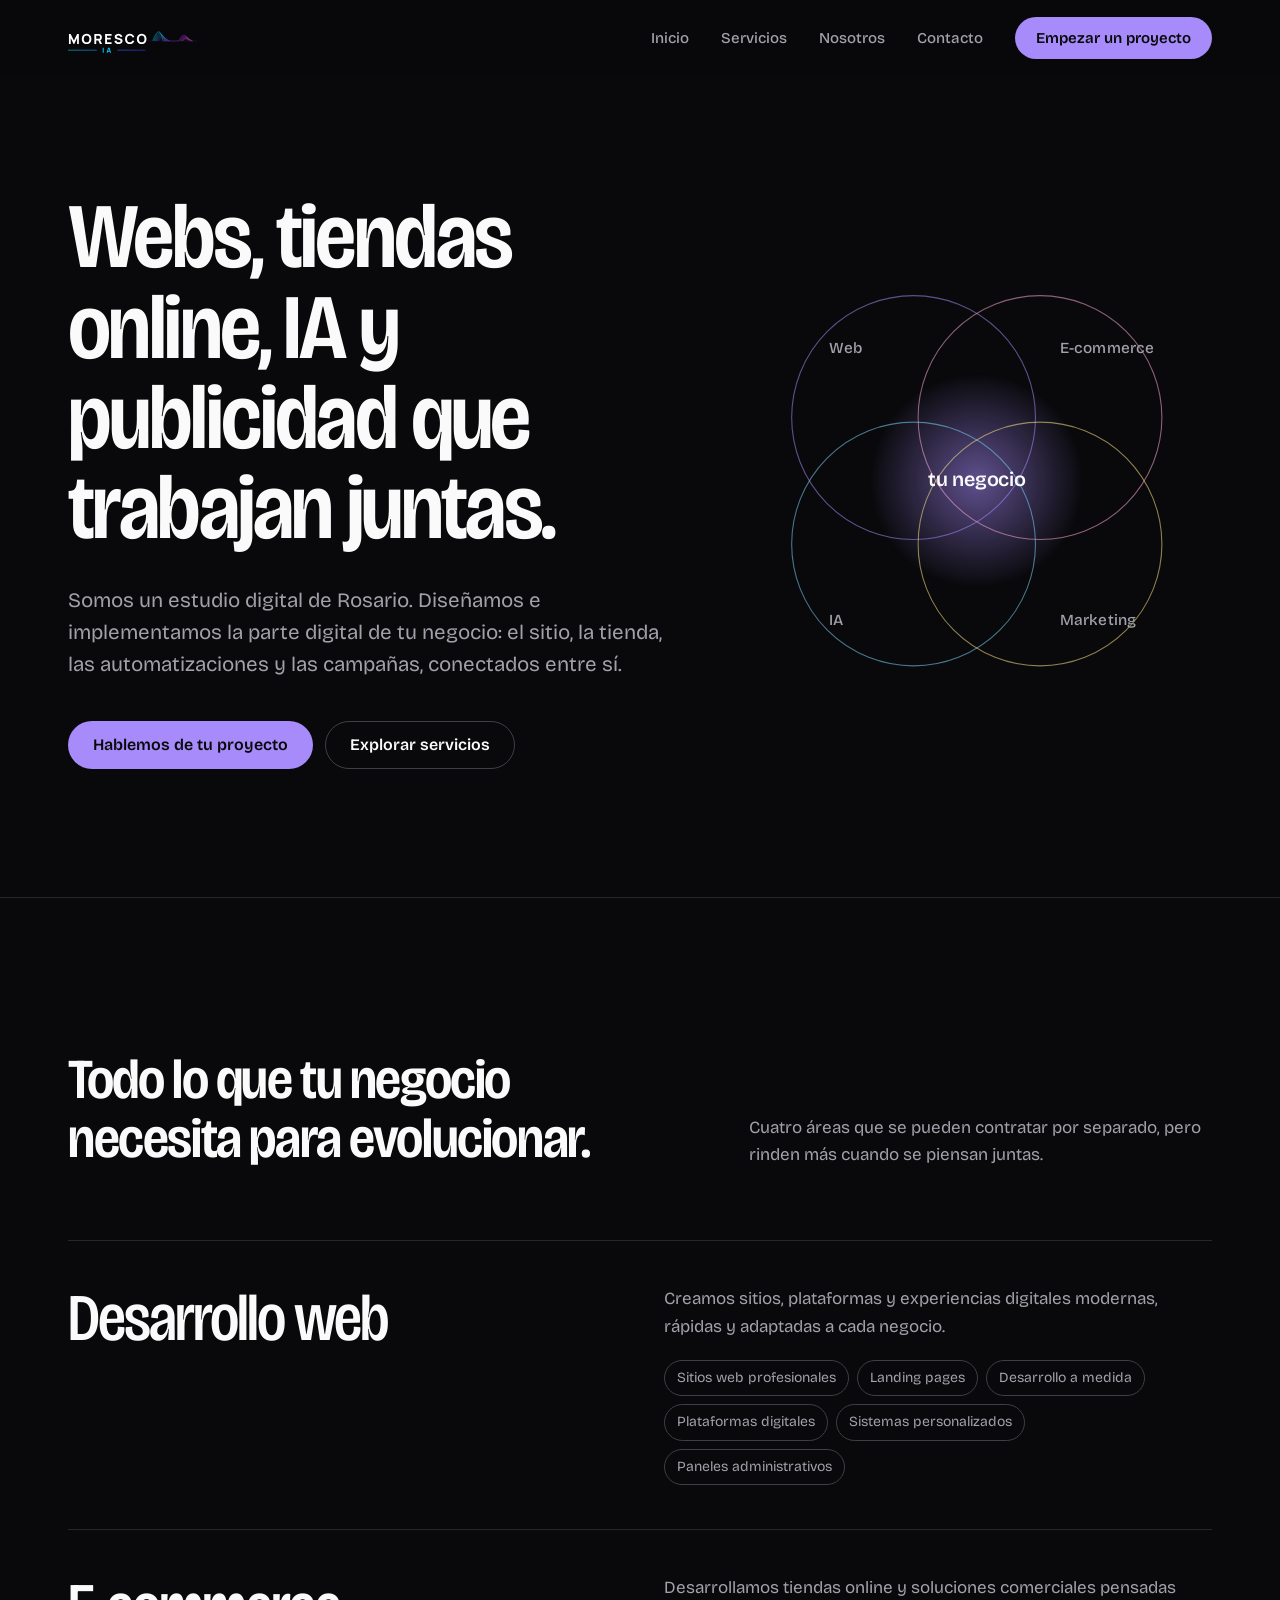
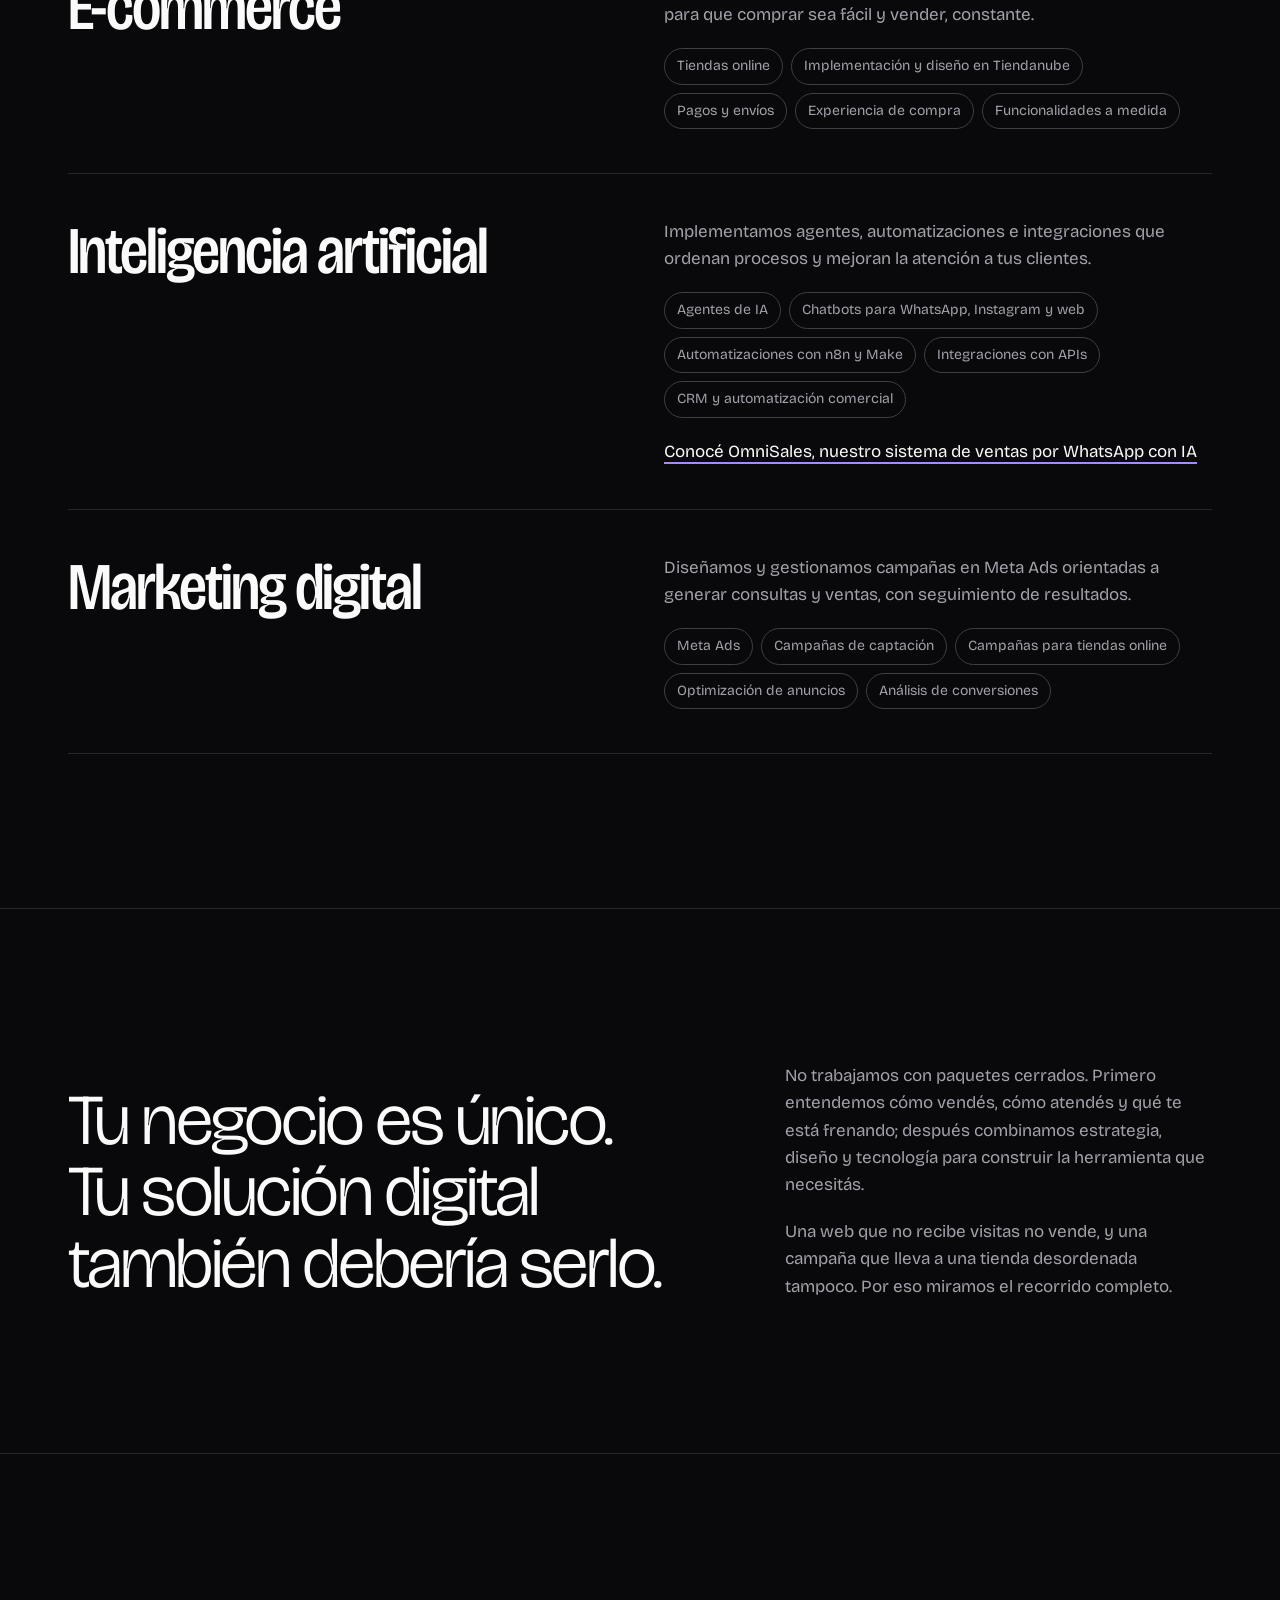
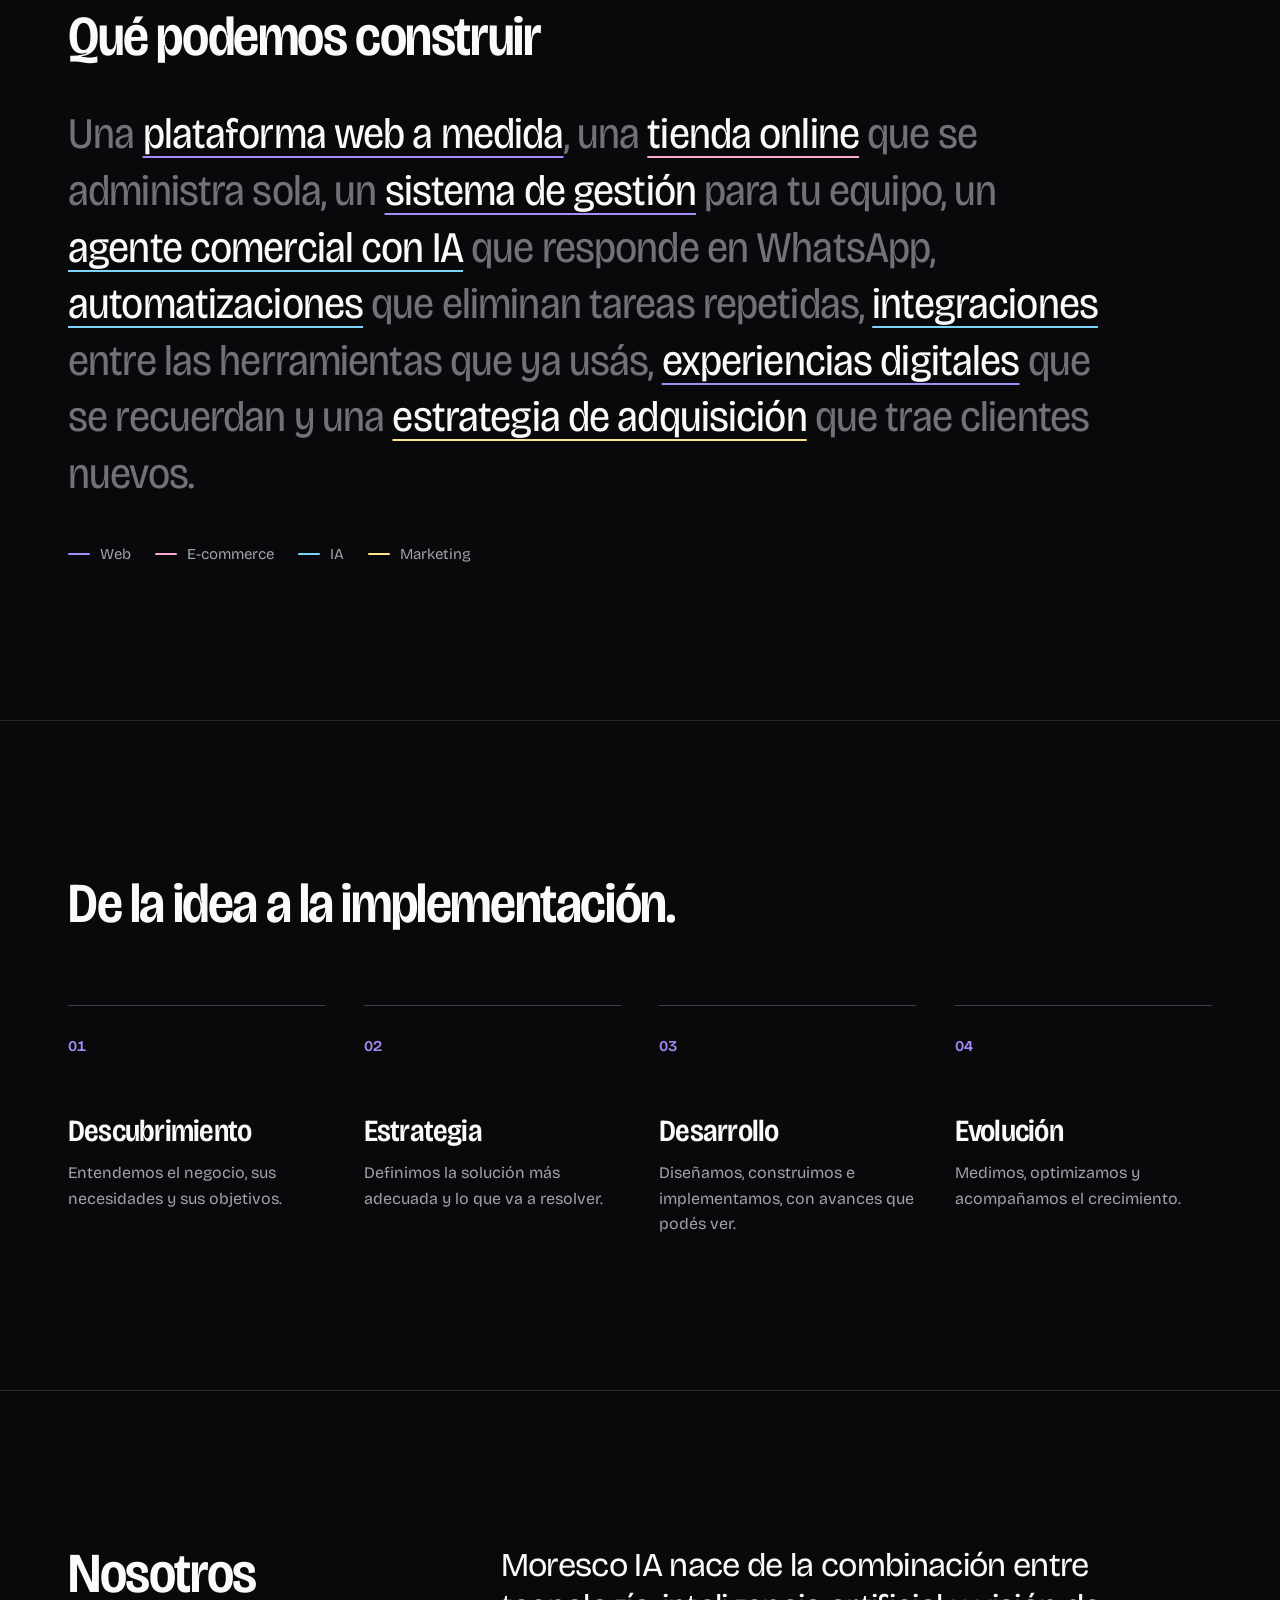
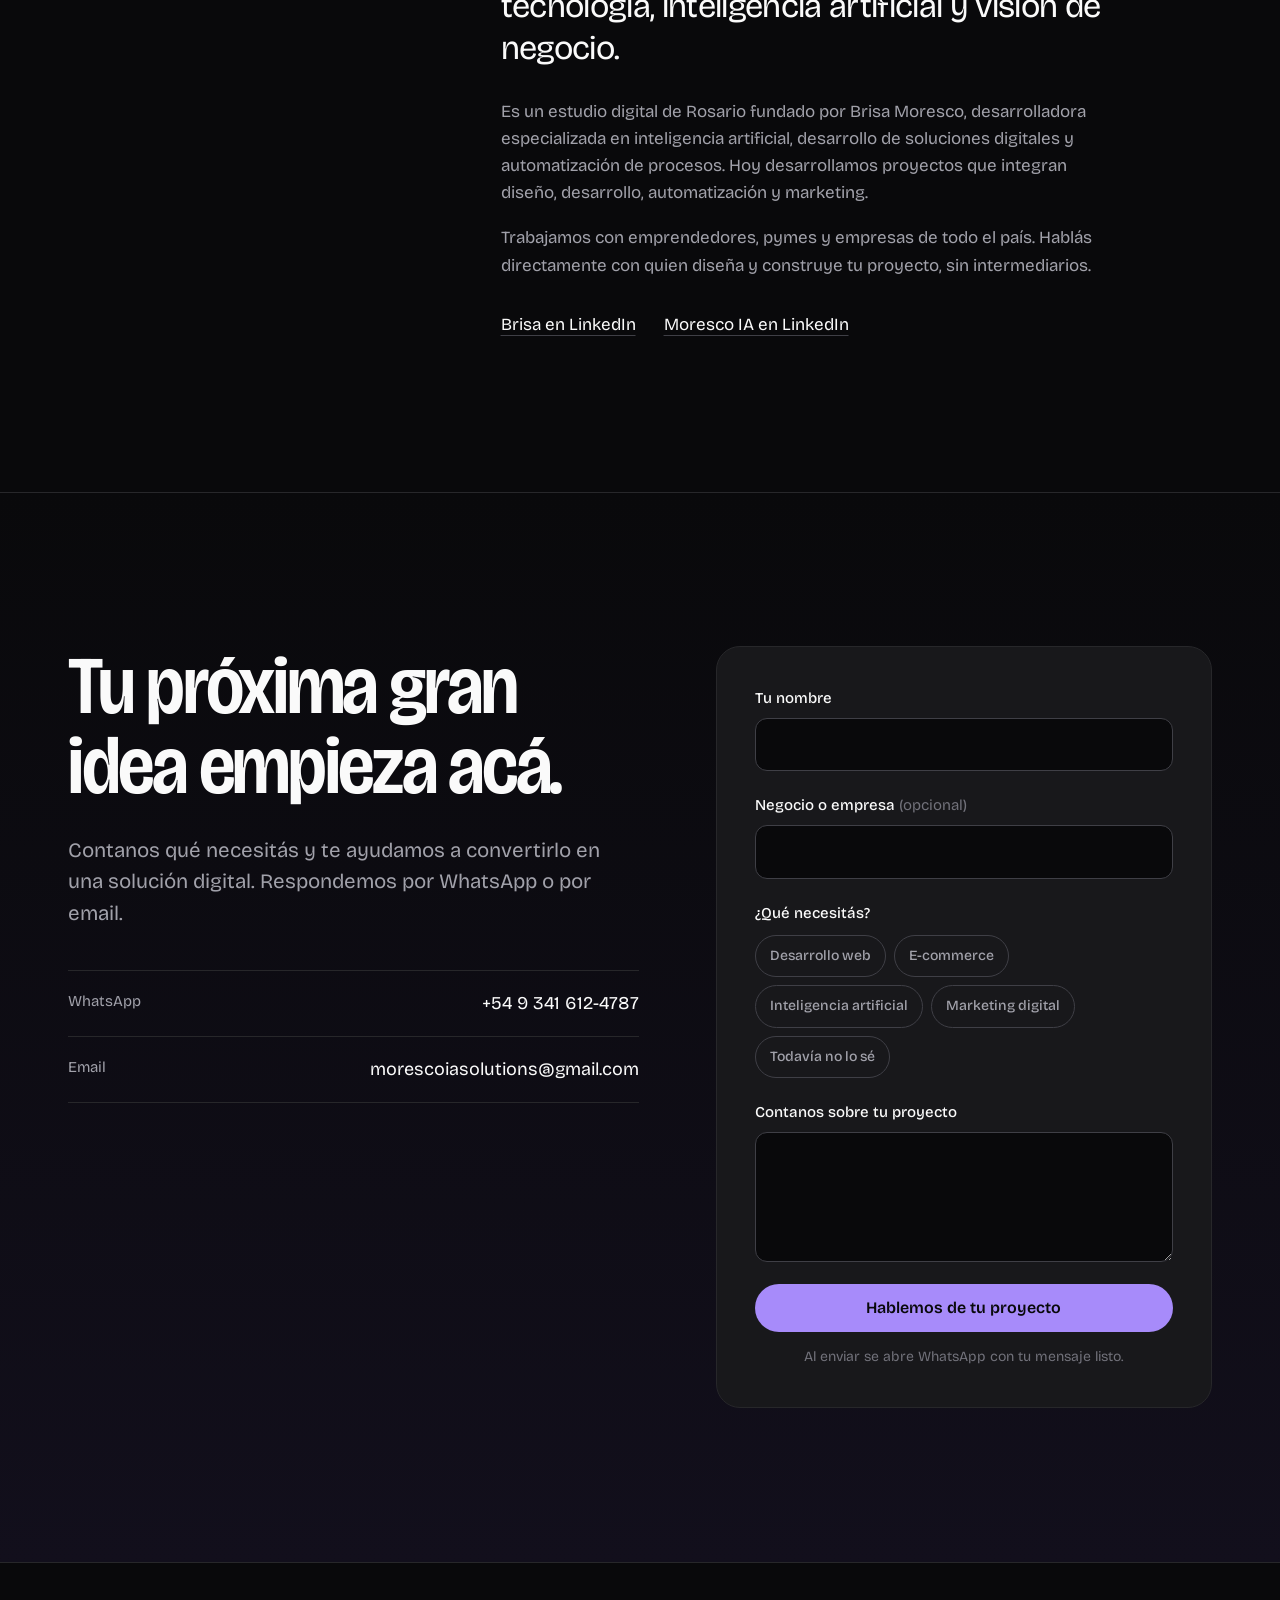
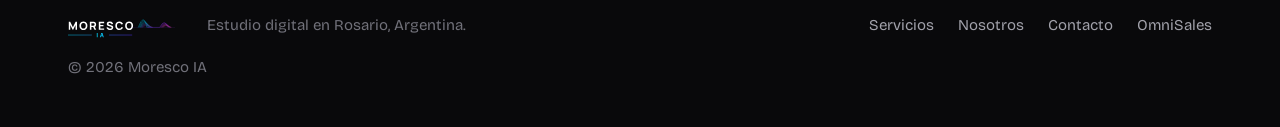
==== commit 0a5cab9c: "Rediseño completo de la página principal" ====
--- a/index.html
+++ b/index.html
@@ -1,328 +1,265 @@
 <!DOCTYPE html>
-<html lang="es">
+<html lang="es-AR">
 <head>
 <meta charset="UTF-8">
-<meta name="viewport" content="width=device-width, initial-scale=1.0">
-<title>Moresco IA — Webs, tiendas online e inteligencia artificial para negocios</title>
-<meta name="description" content="Desarrollo de webs a medida, tiendas online en Tiendanube, campañas en Meta Ads, agentes de IA y automatizaciones para comercios y pymes. Rosario, Argentina.">
+<meta name="viewport" content="width=device-width, initial-scale=1">
+<title>Moresco IA · Desarrollo web, tiendas online, IA y Meta Ads</title>
+<meta name="description" content="Estudio digital en Rosario. Diseñamos y desarrollamos sitios web, tiendas online, agentes de inteligencia artificial, automatizaciones y campañas de Meta Ads para negocios de toda Argentina.">
 <link rel="canonical" href="https://morescoiasolutions.netlify.app/">
+<meta name="theme-color" content="#09090B">
+
 <meta property="og:type" content="website">
 <meta property="og:site_name" content="Moresco IA">
-<meta property="og:title" content="Moresco IA — Webs, tiendas online e inteligencia artificial para negocios">
-<meta property="og:description" content="Desarrollo de webs a medida, tiendas online en Tiendanube, campañas en Meta Ads, agentes de IA y automatizaciones para comercios y pymes. Rosario, Argentina.">
+<meta property="og:locale" content="es_AR">
+<meta property="og:title" content="Moresco IA · Webs, tiendas online, IA y publicidad que trabajan juntas">
+<meta property="og:description" content="Estudio digital en Rosario: desarrollo web, e-commerce, inteligencia artificial y Meta Ads para negocios que quieren crecer.">
 <meta property="og:url" content="https://morescoiasolutions.netlify.app/">
-<meta property="og:image" content="https://morescoiasolutions.netlify.app/assets/og-moresco-ia.jpg">
-<meta property="og:locale" content="es_AR">
+<meta property="og:image" content="https://morescoiasolutions.netlify.app/assets/og-moresco-estudio.jpg">
+<meta property="og:image:width" content="1200">
+<meta property="og:image:height" content="630">
 <meta name="twitter:card" content="summary_large_image">
+
 <link rel="icon" type="image/svg+xml" href="assets/favicon.svg">
 <link rel="preconnect" href="https://fonts.googleapis.com">
 <link rel="preconnect" href="https://fonts.gstatic.com" crossorigin>
-<link href="https://fonts.googleapis.com/css2?family=Manrope:wght@400;500;600;700;800&display=swap" rel="stylesheet">
-<link rel="stylesheet" href="assets/site.css">
+<link href="https://fonts.googleapis.com/css2?family=Bricolage+Grotesque:opsz,wdth,wght@12..96,75..100,300..800&display=swap" rel="stylesheet">
+<link rel="stylesheet" href="assets/studio.css">
+
+<script type="application/ld+json">
+{
+  "@context": "https://schema.org",
+  "@type": "ProfessionalService",
+  "name": "Moresco IA",
+  "url": "https://morescoiasolutions.netlify.app/",
+  "logo": "https://morescoiasolutions.netlify.app/assets/logo-moresco-ia.svg",
+  "image": "https://morescoiasolutions.netlify.app/assets/og-moresco-estudio.jpg",
+  "description": "Estudio digital: desarrollo web, tiendas online, inteligencia artificial, automatizaciones y Meta Ads para negocios.",
+  "email": "morescoiasolutions@gmail.com",
+  "telephone": "+5493416124787",
+  "founder": { "@type": "Person", "name": "Brisa Moresco" },
+  "address": { "@type": "PostalAddress", "addressLocality": "Rosario", "addressRegion": "Santa Fe", "addressCountry": "AR" },
+  "areaServed": { "@type": "Country", "name": "Argentina" },
+  "sameAs": ["https://www.linkedin.com/company/moresco-ia/", "https://www.linkedin.com/in/brisa-moresco-a96444286/"],
+  "knowsAbout": ["Desarrollo web", "Diseño de páginas web", "Tiendas online", "Tiendanube", "Inteligencia artificial para empresas", "Automatización de procesos", "n8n", "Make", "Meta Ads"]
+}
+</script>
 </head>
 <body>
-<div class="glow-bg"></div>
-<div class="content">
-
-<nav>
-  <div class="nav-in">
-    <a href="index.html" class="logo"><img src="assets/logo-moresco-ia.svg" alt="Moresco IA"></a>
-    <ul class="nav-links">
-      <li><a href="index.html#servicios">Servicios</a></li>
-      <li><a href="index.html#proyectos">Proyectos</a></li>
-      <li><a href="index.html#sobre-mi">Sobre mí</a></li>
-      <li><a href="index.html#contacto">Contacto</a></li>
-    </ul>
-    <div class="nav-cta">
-      <a href="https://wa.me/5493416124787?text=Hola%20Brisa%21%20Quiero%20contarte%20sobre%20mi%20proyecto" class="btn btn-primary btn-sm">Contame tu proyecto</a>
-      <button class="menu-btn" aria-label="Abrir menú" aria-expanded="false" onclick="toggleMenu(this)">☰</button>
-    </div>
+<a class="skip" href="#contenido">Saltar al contenido</a>
+
+<header class="site-header" id="top">
+  <div class="wrap header-in">
+    <a href="#top" class="brand" aria-label="Moresco IA, volver al inicio">
+      <img src="assets/logo-moresco-ia.svg" alt="Moresco IA" width="140" height="37">
+    </a>
+    <nav class="nav" aria-label="Principal">
+      <ul id="menu" class="nav-list">
+        <li><a href="#top">Inicio</a></li>
+        <li><a href="#servicios">Servicios</a></li>
+        <li><a href="#nosotros">Nosotros</a></li>
+        <li><a href="#contacto">Contacto</a></li>
+        <li class="nav-cta-m"><a class="btn btn-solid" href="#contacto">Empezar un proyecto</a></li>
+      </ul>
+    </nav>
+    <a class="btn btn-solid nav-cta" href="#contacto">Empezar un proyecto</a>
+    <button class="menu-toggle" type="button" aria-expanded="false" aria-controls="menu">
+      <span class="sr-only">Abrir menú</span><span class="bars" aria-hidden="true"></span>
+    </button>
   </div>
-  <div class="mobile-menu" id="mobileMenu">
-    <a href="index.html#servicios">Servicios</a>
-    <a href="index.html#proyectos">Proyectos</a>
-    <a href="index.html#sobre-mi">Sobre mí</a>
-    <a href="index.html#contacto">Contacto</a>
-    <a href="https://wa.me/5493416124787?text=Hola%20Brisa%21%20Quiero%20contarte%20sobre%20mi%20proyecto" class="btn btn-primary">Contame tu proyecto</a>
-  </div>
-</nav>
-
-<!-- HERO -->
-<section class="hero">
-  <div class="wrap">
-    <div class="hero-grid">
-      <div class="hero-text">
-        <div class="eyebrow"><span class="pulse"></span> Desarrollo web · E-commerce · IA</div>
-        <h1>Webs, tiendas online y <span class="hl">soluciones con IA</span> para tu negocio.</h1>
-        <p class="hero-sub">Desarrollo sitios y plataformas a medida, tiendas en Tiendanube, campañas en Meta Ads y agentes de IA que atienden por WhatsApp. Todo conectado en un solo sistema.</p>
-        <div class="hero-btns">
-          <a href="https://wa.me/5493416124787?text=Hola%20Brisa%21%20Quiero%20contarte%20sobre%20mi%20proyecto" class="btn btn-primary">Contame tu proyecto</a>
-          <a href="#proyectos" class="btn btn-ghost">Ver proyectos</a>
-        </div>
-        <div class="hero-meta">
-          <div><b>A medida</b><span>Sin plantillas genéricas</span></div>
-          <div><b>Integrado</b><span>Web, publicidad e IA conectadas</span></div>
-          <div><b>Remoto</b><span>Argentina y Latinoamérica</span></div>
-        </div>
-      </div>
-
-      <div class="hero-visual hero-stack">
-        <div class="device">
-          <div class="device-bar">
-            <span class="dot r"></span><span class="dot y"></span><span class="dot g"></span>
-            <span class="device-title">catalunyavins.com.ar · Web a medida</span>
-          </div>
-          <img src="assets/proyectos/catalunya-picadas.jpg" alt="Web de Catalunya Vins i Sabors: sección de picadas" width="1440" height="900">
-        </div>
-        <div class="hero-chat" aria-hidden="true">
-          <div class="hc-h"><i></i> WhatsApp · Agente de IA</div>
-          <div class="b in">Hola, ¿hacen envíos hoy?</div>
-          <div class="b out">¡Sí! Te paso las opciones y armamos tu pedido 👇</div>
-        </div>
-      </div>
-    </div>
-  </div>
-</section>
-
-<!-- STRIP -->
-<div class="strip">
-  <div class="wrap"><div class="strip-in">
-    <span>Trabajo con:</span>
-    <b>🛍️ Tiendanube</b><b>📣 Meta Ads</b><b>💬 WhatsApp</b><b>⚙️ n8n · Make</b><b>🗄️ Supabase</b><b>🧠 OpenAI</b>
-  </div></div>
-</div>
-
-<!-- SERVICIOS -->
-<section class="sec" id="servicios">
-  <div class="wrap">
-    <div class="sec-head reveal">
-      <div class="sec-label">Servicios</div>
-      <h2>Todo lo que tu negocio necesita para vender online</h2>
-      <p>Cada servicio funciona solo, pero rinden más cuando se conectan entre sí.</p>
-    </div>
-    <div class="svc-grid">
-      <div class="svc reveal">
-        <div class="ico">🖥️</div>
-        <h3>Desarrollo web a medida</h3>
-        <p>Sitios y plataformas pensados para cómo trabaja tu negocio.</p>
-        <ul><li>Sitios profesionales y catálogos</li><li>Configuradores y sistemas de pedidos</li><li>Paneles para administrar todo sin depender de nadie</li></ul>
-        <div class="proof">Caso: <a href="proyectos/catalunya.html">Catalunya Vins i Sabors →</a></div>
-      </div>
-      <div class="svc reveal">
-        <div class="ico">🛍️</div>
-        <h3>Tiendas online</h3>
-        <p>Implementación y optimización de tiendas en Tiendanube.</p>
-        <ul><li>Catálogo y categorías ordenadas</li><li>Medios de pago y envíos</li><li>Proceso de compra simple desde el celular</li></ul>
-        <div class="proof">Caso: <a href="proyectos/matilda.html">Matilda →</a></div>
-      </div>
-      <div class="svc reveal">
-        <div class="ico">📣</div>
-        <h3>Meta Ads</h3>
-        <p>Campañas en Instagram y Facebook conectadas a tu tienda.</p>
-        <ul><li>Planificación y configuración de campañas</li><li>Seguimiento de conversiones</li><li>Análisis y ajuste de resultados</li></ul>
-        <div class="proof">Caso: <a href="proyectos/matilda.html">Matilda →</a></div>
-      </div>
-      <div class="svc wide reveal">
-        <div class="ico">🤖</div>
-        <h3>Agentes de IA</h3>
-        <p>Agentes que atienden por WhatsApp con el tono de tu marca.</p>
-        <ul><li>Responden consultas a toda hora, entienden audios e imágenes</li><li>Califican a cada cliente y cargan el CRM</li><li>Derivan a una persona cuando hace falta</li></ul>
-        <div class="proof">Producto: <a href="omnisales.html">OmniSales →</a></div>
-      </div>
-      <div class="svc wide reveal">
-        <div class="ico">⚙️</div>
-        <h3>Automatizaciones</h3>
-        <p>Conecto tus herramientas para que dejes de cargar los mismos datos en varios lugares.</p>
-        <ul><li>Flujos con n8n y Make</li><li>Integraciones con CRM, planillas y APIs</li><li>Avisos, seguimientos y reportes automáticos</li></ul>
-        <div class="proof">Producto: <a href="omnisales.html">OmniSales →</a></div>
-      </div>
-    </div>
-  </div>
-</section>
-
-<!-- COMO SE CONECTAN -->
-<section class="sec" id="sistema" style="padding-top:20px">
-  <div class="wrap">
-    <div class="sec-head reveal">
-      <div class="sec-label">Un solo sistema</div>
-      <h2>Cómo se conectan las piezas</h2>
-      <p>La diferencia no está en cada herramienta, sino en que trabajen juntas.</p>
-    </div>
-    <div class="connect reveal">
-      <div class="cn"><div class="bubble-ic">📣</div><h4>Publicidad</h4><p>Meta Ads lleva clientes a tu web o tienda.</p><span class="tagx">Meta Ads</span></div>
-      <div class="cn"><div class="bubble-ic">🛍️</div><h4>Web o tienda</h4><p>El cliente encuentra lo que busca y compra o consulta.</p><span class="tagx">Web · Tiendanube</span></div>
-      <div class="cn"><div class="bubble-ic">🤖</div><h4>Atención con IA</h4><p>Un agente responde por WhatsApp y toma el pedido.</p><span class="tagx">Agentes de IA</span></div>
-      <div class="cn"><div class="bubble-ic">📊</div><h4>Orden y datos</h4><p>Pedidos, CRM y reportes se actualizan solos.</p><span class="tagx">Automatizaciones</span></div>
-    </div>
-  </div>
-</section>
-
-<!-- PROYECTOS -->
-<section class="sec case" id="proyectos">
-  <div class="wrap">
-    <div class="sec-head reveal">
-      <div class="sec-label">Proyectos</div>
-      <h2>Trabajos reales, funcionando</h2>
-      <p>Cada proyecto empieza igual: entender cómo trabaja el negocio antes de construir.</p>
-    </div>
-    <div class="proj-grid">
-      <a class="proj reveal" href="proyectos/catalunya.html">
-        <div class="proj-img"><img src="assets/proyectos/catalunya-inicio.jpg" alt="Web de Catalunya Vins i Sabors" loading="lazy"></div>
-        <div class="proj-body">
-          <div class="proj-kind">Web a medida</div>
-          <h3>Catalunya Vins i Sabors</h3>
-          <p>Plataforma para una vinoteca con dos sucursales: venta de picadas, armador de cajas navideñas y panel propio.</p>
-          <div class="tags"><span>Next.js</span><span>Pedidos por WhatsApp</span><span>Panel admin</span></div>
-          <div class="more">Ver proyecto <span>→</span></div>
-        </div>
-      </a>
-      <a class="proj reveal" href="proyectos/matilda.html">
-        <div class="proj-img"><img src="assets/proyectos/matilda-hero.jpg" alt="Matilda, marca de indumentaria femenina" loading="lazy" style="object-position:50% 30%"></div>
-        <div class="proj-body">
-          <div class="proj-kind">Tienda online + Meta Ads</div>
-          <h3>Matilda</h3>
-          <p>Tienda de indumentaria femenina en Tiendanube, con campañas en Instagram y Facebook conectadas a la tienda.</p>
-          <div class="tags"><span>Tiendanube</span><span>Meta Ads</span><span>Catálogo</span></div>
-          <div class="more">Ver proyecto <span>→</span></div>
-        </div>
-      </a>
-      <a class="proj reveal" href="omnisales.html">
-        <div class="proj-img"><img src="assets/proyectos/omnisales-reportes.jpg" alt="Panel de reportes de OmniSales" loading="lazy" style="object-position:left top"></div>
-        <div class="proj-body">
-          <div class="proj-kind">Producto de IA</div>
-          <h3>OmniSales</h3>
-          <p>Plataforma de atención comercial con IA sobre WhatsApp: agentes, CRM, métricas y derivación a operadores.</p>
-          <div class="tags"><span>n8n</span><span>Supabase</span><span>OpenAI</span><span>WhatsApp API</span></div>
-          <div class="more">Ver producto <span>→</span></div>
-        </div>
-      </a>
-    </div>
-  </div>
-</section>
-
-<!-- SOBRE MI -->
-<section class="sec" id="sobre-mi">
-  <div class="wrap">
-    <div class="about">
-      <div class="about-photo reveal">
-        <img src="assets/img/brisa.jpg" alt="Brisa Moresco, fundadora de Moresco IA" loading="lazy">
-        <div class="badge"><b>Brisa Moresco</b>Fundadora · Moresco IA</div>
-      </div>
-      <div class="reveal">
-        <div class="sec-label">Sobre mí</div>
-        <h2>Detrás de Moresco IA</h2>
-        <p>Soy Brisa Moresco, fundadora de Moresco IA y Técnica Universitaria en Inteligencia Artificial (UNR). Desarrollo webs, tiendas online y soluciones con IA para comercios y pymes desde Rosario.</p>
-        <p>Trabajo con un enfoque simple: entender primero cómo funciona tu negocio y después construir lo que necesita, sea una tienda, una plataforma a medida, una campaña o un agente que atienda por WhatsApp. Uso la IA como parte central de mi forma de desarrollar, y eso me permite entregar soluciones a medida en menos tiempo.</p>
-        <div class="facts"><span>📍 Rosario, Argentina</span><span>🎓 Técnica Universitaria en IA · UNR</span><span>🌎 Trabajo remoto</span></div>
-        <div class="hero-btns">
-          <a href="https://www.linkedin.com/in/brisa-moresco-a96444286/" target="_blank" rel="noopener" class="btn btn-ghost">Ver mi LinkedIn</a>
-          <a href="#contacto" class="btn btn-primary">Escribime</a>
-        </div>
-      </div>
-    </div>
-  </div>
-</section>
-
-<!-- COMO TRABAJO -->
-<section class="sec" id="proceso" style="padding-top:20px">
-  <div class="wrap">
-    <div class="sec-head reveal">
-      <div class="sec-label">Cómo trabajo</div>
-      <h2>De la primera charla al lanzamiento</h2>
-    </div>
-    <div class="proc">
-      <div class="step reveal"><span class="num">1</span><h4>Entender el negocio</h4><p>Charlamos sobre cómo vendés, cómo atendés y qué te consume tiempo.</p></div>
-      <div class="step reveal"><span class="num">2</span><h4>Propuesta</h4><p>Te digo qué conviene hacer, en qué orden y con qué herramientas.</p></div>
-      <div class="step reveal"><span class="num">3</span><h4>Desarrollo</h4><p>Construyo y te muestro avances para ajustar sobre la marcha.</p></div>
-      <div class="step reveal"><span class="num">4</span><h4>Lanzamiento</h4><p>Lo ponemos en marcha y te dejo todo listo para que lo administres.</p></div>
-    </div>
-  </div>
-</section>
-
-<!-- CONTACTO -->
-<section class="final" id="contacto">
-  <div class="wrap">
-    <div class="final-box reveal" style="text-align:left">
-      <div class="contact-grid">
-        <div class="contact-side">
-          <div class="sec-label">Contacto</div>
-          <h2>Contame qué querés resolver</h2>
-          <p>Una web, una tienda, publicidad o un agente de IA: te respondo con una propuesta concreta para tu negocio.</p>
-          <div class="contact-list">
-            <a href="https://wa.me/5493416124787?text=Hola%20Brisa%21%20Quiero%20contarte%20sobre%20mi%20proyecto"><span>💬</span><span><b>WhatsApp</b> · +54 9 341 6124787</span></a>
-            <a href="mailto:morescoiasolutions@gmail.com"><span>✉️</span><span><b>Email</b> · morescoiasolutions@gmail.com</span></a>
-            <a href="https://www.linkedin.com/in/brisa-moresco-a96444286/" target="_blank" rel="noopener"><span>in</span><span><b>LinkedIn</b> · Brisa Moresco</span></a>
-          </div>
-        </div>
-        <form class="cform" id="cform">
-          <div class="row2">
-            <label>Tu nombre<input name="nombre" required autocomplete="name"></label>
-            <label>Tu negocio<input name="negocio" autocomplete="organization"></label>
-          </div>
-          <label>¿Qué necesitás?
-            <select name="servicio" required>
-              <option value="Una web a medida">Una web a medida</option>
-              <option value="Una tienda online">Una tienda online</option>
-              <option value="Campañas en Meta Ads">Campañas en Meta Ads</option>
-              <option value="Un agente de IA para WhatsApp">Un agente de IA para WhatsApp</option>
-              <option value="Automatizar procesos">Automatizar procesos</option>
-              <option value="No estoy segura/o, quiero asesoramiento">No estoy segura/o, quiero asesoramiento</option>
-            </select>
-          </label>
-          <label>Contame un poco más<textarea name="mensaje" placeholder="Qué vendés, cómo lo hacés hoy y qué te gustaría mejorar"></textarea></label>
-          <button class="btn btn-primary" type="submit" style="justify-content:center">Enviar por WhatsApp</button>
-          <span class="note">Se abre WhatsApp con tu mensaje listo para enviar.</span>
-        </form>
-      </div>
-    </div>
-  </div>
-</section>
-
-<footer>
-  <div class="wrap">
-    <div class="foot-grid">
-      <div class="foot-brand">
-        <a href="index.html" class="logo"><img src="assets/logo-moresco-ia.svg" alt="Moresco IA"></a>
-        <p>Webs, tiendas online, Meta Ads, agentes de IA y automatizaciones para comercios y pymes.</p>
-      </div>
-      <div class="foot-col">
-        <h5>Servicios</h5>
-        <a href="index.html#servicios">Desarrollo web a medida</a>
-        <a href="index.html#servicios">Tiendas online</a>
-        <a href="index.html#servicios">Meta Ads</a>
-        <a href="index.html#servicios">Agentes de IA y automatizaciones</a>
-      </div>
-      <div class="foot-col">
-        <h5>Proyectos</h5>
-        <a href="proyectos/catalunya.html">Catalunya Vins i Sabors</a>
-        <a href="proyectos/matilda.html">Matilda</a>
-        <a href="omnisales.html">OmniSales</a>
-      </div>
-      <div class="foot-col">
-        <h5>Contacto</h5>
-        <a href="mailto:morescoiasolutions@gmail.com">morescoiasolutions@gmail.com</a>
-        <a href="https://wa.me/5493416124787">+54 9 341 6124787</a>
-        <a href="https://www.linkedin.com/in/brisa-moresco-a96444286/" target="_blank" rel="noopener">LinkedIn · Brisa Moresco</a>
-        <a href="index.html#contacto">Rosario, Santa Fe · Remoto</a>
-      </div>
-    </div>
-    <div class="foot-bottom">
-      <span>© 2026 Moresco IA. Todos los derechos reservados.</span>
-      <span>Hecho en Rosario 🇦🇷</span>
-    </div>
+</header>
+
+<main id="contenido">
+
+  <!-- HERO -->
+  <section class="hero" aria-labelledby="hero-title">
+    <div class="wrap hero-grid">
+      <div class="hero-copy">
+        <h1 id="hero-title" class="display">Webs, tiendas online, IA y publicidad que trabajan juntas.</h1>
+        <p class="lead">Somos un estudio digital de Rosario. Diseñamos e implementamos la parte digital de tu negocio: el sitio, la tienda, las automatizaciones y las campañas, conectados entre sí.</p>
+        <div class="actions">
+          <a class="btn btn-solid" href="#contacto">Hablemos de tu proyecto</a>
+          <a class="btn btn-line" href="#servicios">Explorar servicios</a>
+        </div>
+      </div>
+
+      <figure class="orbit" aria-hidden="true">
+        <svg viewBox="0 0 520 520" class="orbit-svg">
+          <defs>
+            <radialGradient id="core" cx="50%" cy="50%" r="50%">
+              <stop offset="0" stop-color="#A78BFA" stop-opacity=".55"/>
+              <stop offset="1" stop-color="#A78BFA" stop-opacity="0"/>
+            </radialGradient>
+          </defs>
+          <circle class="core-glow" cx="260" cy="260" r="120" fill="url(#core)"/>
+          <g class="ring r1"><circle cx="190" cy="190" r="135"/><text x="96" y="118">Web</text></g>
+          <g class="ring r2"><circle cx="330" cy="190" r="135"/><text x="352" y="118">E-commerce</text></g>
+          <g class="ring r3"><circle cx="190" cy="330" r="135"/><text x="96" y="420">IA</text></g>
+          <g class="ring r4"><circle cx="330" cy="330" r="135"/><text x="352" y="420">Marketing</text></g>
+          <text class="core-label" x="260" y="266" text-anchor="middle">tu negocio</text>
+        </svg>
+      </figure>
+    </div>
+  </section>
+
+  <!-- SERVICIOS -->
+  <section id="servicios" class="section" aria-labelledby="serv-title">
+    <div class="wrap">
+      <div class="section-head">
+        <h2 id="serv-title" class="h2">Todo lo que tu negocio necesita para evolucionar.</h2>
+        <p class="muted">Cuatro áreas que se pueden contratar por separado, pero rinden más cuando se piensan juntas.</p>
+      </div>
+
+      <ul class="services">
+        <li class="service" tabindex="0">
+          <h3 class="service-name">Desarrollo web</h3>
+          <div class="service-body">
+            <p>Creamos sitios, plataformas y experiencias digitales modernas, rápidas y adaptadas a cada negocio.</p>
+            <ul class="tags"><li>Sitios web profesionales</li><li>Landing pages</li><li>Desarrollo a medida</li><li>Plataformas digitales</li><li>Sistemas personalizados</li><li>Paneles administrativos</li></ul>
+          </div>
+        </li>
+        <li class="service" tabindex="0">
+          <h3 class="service-name">E-commerce</h3>
+          <div class="service-body">
+            <p>Desarrollamos tiendas online y soluciones comerciales pensadas para que comprar sea fácil y vender, constante.</p>
+            <ul class="tags"><li>Tiendas online</li><li>Implementación y diseño en Tiendanube</li><li>Pagos y envíos</li><li>Experiencia de compra</li><li>Funcionalidades a medida</li></ul>
+          </div>
+        </li>
+        <li class="service" tabindex="0">
+          <h3 class="service-name">Inteligencia artificial</h3>
+          <div class="service-body">
+            <p>Implementamos agentes, automatizaciones e integraciones que ordenan procesos y mejoran la atención a tus clientes.</p>
+            <ul class="tags"><li>Agentes de IA</li><li>Chatbots para WhatsApp, Instagram y web</li><li>Automatizaciones con n8n y Make</li><li>Integraciones con APIs</li><li>CRM y automatización comercial</li></ul>
+            <p class="service-link"><a href="omnisales.html">Conocé OmniSales, nuestro sistema de ventas por WhatsApp con IA</a></p>
+          </div>
+        </li>
+        <li class="service" tabindex="0">
+          <h3 class="service-name">Marketing digital</h3>
+          <div class="service-body">
+            <p>Diseñamos y gestionamos campañas en Meta Ads orientadas a generar consultas y ventas, con seguimiento de resultados.</p>
+            <ul class="tags"><li>Meta Ads</li><li>Campañas de captación</li><li>Campañas para tiendas online</li><li>Optimización de anuncios</li><li>Análisis de conversiones</li></ul>
+          </div>
+        </li>
+      </ul>
+    </div>
+  </section>
+
+  <!-- PROPUESTA DE VALOR -->
+  <section class="section statement" aria-labelledby="value-title">
+    <div class="wrap statement-grid">
+      <h2 id="value-title" class="statement-title">Tu negocio es único. Tu solución digital también debería serlo.</h2>
+      <div class="statement-text">
+        <p>No trabajamos con paquetes cerrados. Primero entendemos cómo vendés, cómo atendés y qué te está frenando; después combinamos estrategia, diseño y tecnología para construir la herramienta que necesitás.</p>
+        <p>Una web que no recibe visitas no vende, y una campaña que lleva a una tienda desordenada tampoco. Por eso miramos el recorrido completo.</p>
+      </div>
+    </div>
+  </section>
+
+  <!-- QUÉ PODEMOS CONSTRUIR -->
+  <section class="section build" aria-labelledby="build-title">
+    <div class="wrap">
+      <h2 id="build-title" class="h2 build-title">Qué podemos construir</h2>
+      <p class="build-sentence">
+        Una <span class="cap" data-area="Web">plataforma web a medida</span>,
+        una <span class="cap" data-area="E-commerce">tienda online</span>
+        que se administra sola, un <span class="cap" data-area="Web">sistema de gestión</span>
+        para tu equipo, un <span class="cap" data-area="IA">agente comercial con IA</span>
+        que responde en WhatsApp, <span class="cap" data-area="IA">automatizaciones</span>
+        que eliminan tareas repetidas, <span class="cap" data-area="IA">integraciones</span>
+        entre las herramientas que ya usás, <span class="cap" data-area="Web">experiencias digitales</span>
+        que se recuerdan y una <span class="cap" data-area="Marketing">estrategia de adquisición</span>
+        que trae clientes nuevos.
+      </p>
+      <ul class="legend" aria-label="Referencias de color">
+        <li data-area="Web">Web</li><li data-area="E-commerce">E-commerce</li><li data-area="IA">IA</li><li data-area="Marketing">Marketing</li>
+      </ul>
+    </div>
+  </section>
+
+  <!-- METODOLOGÍA -->
+  <section class="section" aria-labelledby="method-title">
+    <div class="wrap">
+      <div class="section-head">
+        <h2 id="method-title" class="h2">De la idea a la implementación.</h2>
+      </div>
+      <ol class="steps">
+        <li class="step"><span class="step-n">01</span><h3>Descubrimiento</h3><p>Entendemos el negocio, sus necesidades y sus objetivos.</p></li>
+        <li class="step"><span class="step-n">02</span><h3>Estrategia</h3><p>Definimos la solución más adecuada y lo que va a resolver.</p></li>
+        <li class="step"><span class="step-n">03</span><h3>Desarrollo</h3><p>Diseñamos, construimos e implementamos, con avances que podés ver.</p></li>
+        <li class="step"><span class="step-n">04</span><h3>Evolución</h3><p>Medimos, optimizamos y acompañamos el crecimiento.</p></li>
+      </ol>
+    </div>
+  </section>
+
+  <!-- NOSOTROS -->
+  <section id="nosotros" class="section about" aria-labelledby="about-title">
+    <div class="wrap about-grid">
+      <h2 id="about-title" class="h2">Nosotros</h2>
+      <div class="about-text">
+        <p class="about-lead">Moresco IA nace de la combinación entre tecnología, inteligencia artificial y visión de negocio.</p>
+        <p>Es un estudio digital de Rosario fundado por Brisa Moresco, desarrolladora especializada en inteligencia artificial, desarrollo de soluciones digitales y automatización de procesos. Hoy desarrollamos proyectos que integran diseño, desarrollo, automatización y marketing.</p>
+        <p>Trabajamos con emprendedores, pymes y empresas de todo el país. Hablás directamente con quien diseña y construye tu proyecto, sin intermediarios.</p>
+        <p class="about-links"><a href="https://www.linkedin.com/in/brisa-moresco-a96444286/" target="_blank" rel="noopener">Brisa en LinkedIn</a> <a href="https://www.linkedin.com/company/moresco-ia/" target="_blank" rel="noopener">Moresco IA en LinkedIn</a></p>
+      </div>
+    </div>
+  </section>
+
+  <!-- CONTACTO -->
+  <section id="contacto" class="section contact" aria-labelledby="contact-title">
+    <div class="wrap contact-grid">
+      <div>
+        <h2 id="contact-title" class="display contact-title">Tu próxima gran idea empieza acá.</h2>
+        <p class="lead">Contanos qué necesitás y te ayudamos a convertirlo en una solución digital. Respondemos por WhatsApp o por email.</p>
+        <ul class="channels">
+          <li><a href="https://wa.me/5493416124787?text=Hola%20Moresco%20IA%2C%20quiero%20contarles%20sobre%20mi%20proyecto" target="_blank" rel="noopener"><span>WhatsApp</span>+54 9 341 612-4787</a></li>
+          <li><a href="mailto:morescoiasolutions@gmail.com"><span>Email</span>morescoiasolutions@gmail.com</a></li>
+        </ul>
+      </div>
+
+      <form id="contact-form" class="form" novalidate>
+        <div class="field">
+          <label for="f-nombre">Tu nombre</label>
+          <input id="f-nombre" name="nombre" type="text" autocomplete="name" required>
+        </div>
+        <div class="field">
+          <label for="f-negocio">Negocio o empresa <span class="opt">(opcional)</span></label>
+          <input id="f-negocio" name="negocio" type="text" autocomplete="organization">
+        </div>
+        <fieldset class="field">
+          <legend>¿Qué necesitás?</legend>
+          <div class="chips">
+            <label><input type="checkbox" name="servicio" value="Desarrollo web"><span>Desarrollo web</span></label>
+            <label><input type="checkbox" name="servicio" value="E-commerce"><span>E-commerce</span></label>
+            <label><input type="checkbox" name="servicio" value="Inteligencia artificial"><span>Inteligencia artificial</span></label>
+            <label><input type="checkbox" name="servicio" value="Marketing digital"><span>Marketing digital</span></label>
+            <label><input type="checkbox" name="servicio" value="Todavía no lo sé"><span>Todavía no lo sé</span></label>
+          </div>
+        </fieldset>
+        <div class="field">
+          <label for="f-mensaje">Contanos sobre tu proyecto</label>
+          <textarea id="f-mensaje" name="mensaje" rows="4"></textarea>
+        </div>
+        <p class="form-error" id="form-error" role="alert" hidden>Escribí tu nombre para poder enviar el mensaje.</p>
+        <button class="btn btn-solid btn-wide" type="submit">Hablemos de tu proyecto</button>
+        <p class="form-note">Al enviar se abre WhatsApp con tu mensaje listo.</p>
+      </form>
+    </div>
+  </section>
+</main>
+
+<footer class="site-footer">
+  <div class="wrap footer-in">
+    <img src="assets/logo-moresco-ia.svg" alt="Moresco IA" width="120" height="32" loading="lazy">
+    <p>Estudio digital en Rosario, Argentina.</p>
+    <nav aria-label="Pie de página">
+      <a href="#servicios">Servicios</a>
+      <a href="#nosotros">Nosotros</a>
+      <a href="#contacto">Contacto</a>
+      <a href="omnisales.html">OmniSales</a>
+    </nav>
+    <p class="copy">© <span id="year">2026</span> Moresco IA</p>
   </div>
 </footer>
 
-</div>
-<script>
-function toggleMenu(b){const m=document.getElementById('mobileMenu');const o=m.classList.toggle('open');b.setAttribute('aria-expanded',o);b.textContent=o?'✕':'☰';}
-document.querySelectorAll('#mobileMenu a').forEach(a=>a.addEventListener('click',()=>{const m=document.getElementById('mobileMenu');m.classList.remove('open');const b=document.querySelector('.menu-btn');if(b){b.textContent='☰';b.setAttribute('aria-expanded','false');}}));
-const io=new IntersectionObserver((es)=>{es.forEach(e=>{if(e.isIntersecting){e.target.classList.add('show');io.unobserve(e.target)}})},{threshold:.08,rootMargin:'0px 0px -40px 0px'});
-document.querySelectorAll('.reveal').forEach(el=>io.observe(el));
-const f=document.getElementById('cform');
-if(f){f.addEventListener('submit',e=>{e.preventDefault();const d=new FormData(f);
-  const t=`Hola Brisa! Soy ${d.get('nombre')}`+(d.get('negocio')?` de ${d.get('negocio')}`:'')+`.\nMe interesa: ${d.get('servicio')}.\n${d.get('mensaje')||''}`;
-  window.open('https://wa.me/5493416124787?text='+encodeURIComponent(t),'_blank');});}
-</script>
+<script src="assets/studio.js" defer></script>
 </body>
 </html>
--- a/assets/studio.css
+++ b/assets/studio.css
@@ -0,0 +1,273 @@
+/* Moresco IA — estudio digital. Hoja de estilos del sitio principal. */
+:root{
+  --ink:#09090B;
+  --surface:#18181B;
+  --surface-2:#1F1F23;
+  --line:#27272A;
+  --line-strong:#3F3F46;
+  --text:#FAFAFA;
+  --muted:#A1A1AA;
+  --faint:#71717A;
+  --violet:#A78BFA;
+  --violet-deep:#7C5CE6;
+
+  /* colores de cada área (se usan como información, no como decoración) */
+  --a-web:#A78BFA;
+  --a-shop:#F9A8D4;
+  --a-ai:#7DD3FC;
+  --a-mkt:#FDE68A;
+
+  --font:"Bricolage Grotesque", ui-sans-serif, system-ui, -apple-system, "Segoe UI", sans-serif;
+  --wrap:1240px;
+  --gutter:clamp(20px, 4vw, 48px);
+  --section:clamp(88px, 12vw, 168px);
+  --ease:cubic-bezier(.2,.7,.1,1);
+}
+
+*,*::before,*::after{box-sizing:border-box}
+html{scroll-behavior:smooth;scroll-padding-top:88px;-webkit-text-size-adjust:100%}
+body{
+  margin:0;background:var(--ink);color:var(--text);
+  font-family:var(--font);font-size:17px;line-height:1.6;
+  font-variation-settings:"opsz" 14;
+  -webkit-font-smoothing:antialiased;text-rendering:optimizeLegibility;
+}
+img,svg{display:block;max-width:100%}
+a{color:inherit}
+ul,ol{margin:0;padding:0;list-style:none}
+h1,h2,h3,p{margin:0}
+::selection{background:var(--violet);color:var(--ink)}
+:focus-visible{outline:2px solid var(--violet);outline-offset:3px;border-radius:6px}
+
+.wrap{max-width:var(--wrap);margin:0 auto;padding:0 var(--gutter)}
+.sr-only{position:absolute;width:1px;height:1px;overflow:hidden;clip:rect(0 0 0 0);white-space:nowrap}
+.skip{position:absolute;left:16px;top:-60px;z-index:100;background:var(--violet);color:var(--ink);padding:10px 16px;border-radius:999px;font-weight:600;text-decoration:none}
+.skip:focus{top:12px}
+.muted{color:var(--muted)}
+
+/* ---------- Tipografía ---------- */
+.display{
+  font-size:clamp(44px, 7.2vw, 104px);
+  line-height:.98;letter-spacing:-.028em;font-weight:600;
+  font-variation-settings:"opsz" 96, "wdth" 88;
+  text-wrap:balance;
+}
+.h2{
+  font-size:clamp(32px, 4.4vw, 60px);
+  line-height:1.04;letter-spacing:-.025em;font-weight:600;
+  font-variation-settings:"opsz" 96, "wdth" 90;
+  text-wrap:balance;
+}
+.lead{font-size:clamp(18px, 1.6vw, 21px);line-height:1.55;color:var(--muted);max-width:34em}
+
+/* ---------- Botones ---------- */
+.btn{
+  display:inline-flex;align-items:center;justify-content:center;gap:10px;
+  min-height:48px;padding:0 24px;border-radius:999px;
+  font:600 16px/1 var(--font);text-decoration:none;cursor:pointer;
+  border:1px solid transparent;transition:background .25s var(--ease), color .25s var(--ease), border-color .25s var(--ease), transform .25s var(--ease);
+}
+.btn-solid{background:var(--violet);color:var(--ink)}
+.btn-solid:hover{background:#C4B5FD}
+.btn-line{border-color:var(--line-strong);color:var(--text)}
+.btn-line:hover{border-color:var(--text)}
+.btn:active{transform:translateY(1px)}
+.btn-wide{width:100%}
+
+/* ---------- Encabezado ---------- */
+.site-header{
+  position:sticky;top:0;z-index:50;
+  background:rgba(9,9,11,.72);backdrop-filter:saturate(140%) blur(14px);-webkit-backdrop-filter:saturate(140%) blur(14px);
+  border-bottom:1px solid transparent;transition:border-color .3s;
+}
+.site-header.scrolled{border-bottom-color:var(--line)}
+.header-in{display:flex;align-items:center;gap:32px;height:76px}
+.brand img{height:34px;width:auto}
+.nav{margin-left:auto}
+.nav-list{display:flex;gap:32px}
+.nav-list a{text-decoration:none;color:var(--muted);font-weight:500;font-size:15px;transition:color .2s}
+.nav-list a:hover{color:var(--text)}
+.nav-cta-m{display:none}
+.nav-cta{min-height:42px;padding:0 20px;font-size:15px}
+.menu-toggle{display:none;margin-left:auto;width:44px;height:44px;border-radius:999px;border:1px solid var(--line-strong);background:transparent;cursor:pointer;position:relative}
+.bars,.bars::before,.bars::after{position:absolute;left:50%;width:18px;height:1.5px;background:var(--text);transition:transform .3s var(--ease), opacity .2s}
+.bars{top:50%;transform:translate(-50%,-50%)}
+.bars::before,.bars::after{content:"";left:0}
+.bars::before{top:-6px}.bars::after{top:6px}
+.menu-toggle[aria-expanded="true"] .bars{background:transparent}
+.menu-toggle[aria-expanded="true"] .bars::before{transform:translateY(6px) rotate(45deg)}
+.menu-toggle[aria-expanded="true"] .bars::after{transform:translateY(-6px) rotate(-45deg)}
+
+/* ---------- Hero ---------- */
+.hero{padding:clamp(56px, 9vw, 120px) 0 clamp(72px, 10vw, 140px)}
+.hero-grid{display:grid;grid-template-columns:minmax(0,1.3fr) minmax(0,1fr);gap:clamp(32px,5vw,72px);align-items:center}
+.hero .display{max-width:11.5em}
+.hero .lead{margin-top:32px}
+.actions{display:flex;flex-wrap:wrap;gap:12px;margin-top:40px}
+
+.orbit{margin:0;width:100%;max-width:520px;justify-self:end}
+.orbit-svg{width:100%;height:auto;overflow:visible}
+.ring circle{fill:none;stroke:rgba(250,250,250,.32);stroke-width:1.2}
+.ring text{fill:var(--muted);font:500 17px var(--font);letter-spacing:.01em}
+.r1 circle{stroke:var(--a-web)} .r2 circle{stroke:var(--a-shop)} .r3 circle{stroke:var(--a-ai)} .r4 circle{stroke:var(--a-mkt)}
+.ring circle{stroke-opacity:.55}
+.core-label{fill:var(--text);font:600 22px var(--font);letter-spacing:-.01em}
+
+/* El único momento animado: las cuatro áreas se juntan alrededor de tu negocio */
+@media (prefers-reduced-motion:no-preference){
+  .ring{animation:assemble 1.6s var(--ease) both}
+  .r1{--dx:-70px;--dy:-70px;animation-delay:.15s}
+  .r2{--dx:70px;--dy:-70px;animation-delay:.25s}
+  .r3{--dx:-70px;--dy:70px;animation-delay:.35s}
+  .r4{--dx:70px;--dy:70px;animation-delay:.45s}
+  .core-glow{animation:glow 1.4s ease-out 1.2s both}
+  .core-label{animation:fade .8s ease-out 1.5s both}
+}
+@keyframes assemble{from{transform:translate(var(--dx),var(--dy));opacity:0}to{transform:none;opacity:1}}
+@keyframes glow{from{opacity:0;transform:scale(.6);transform-origin:260px 260px}to{opacity:1;transform:none}}
+@keyframes fade{from{opacity:0}to{opacity:1}}
+
+/* ---------- Secciones ---------- */
+.section{padding:var(--section) 0;border-top:1px solid var(--line)}
+.section-head{display:grid;grid-template-columns:minmax(0,1.4fr) minmax(0,1fr);gap:32px;align-items:end;margin-bottom:clamp(40px,6vw,72px)}
+.section-head .muted{max-width:30em}
+
+/* Servicios: filas, no tarjetas */
+.services{border-top:1px solid var(--line)}
+.service{
+  display:grid;grid-template-columns:minmax(0,1fr) minmax(0,1fr);gap:24px 48px;
+  padding:clamp(28px,4vw,44px) 0;border-bottom:1px solid var(--line);outline:none;
+}
+.service-name{
+  font-size:clamp(34px, 5.2vw, 72px);line-height:1.02;letter-spacing:-.03em;font-weight:500;
+  font-variation-settings:"opsz" 96, "wdth" 86;
+  transition:transform .45s var(--ease), color .3s;
+}
+.service-body p{color:var(--muted);max-width:32em}
+.tags{display:flex;flex-wrap:wrap;gap:8px;margin-top:20px}
+.tags li{font-size:14px;color:var(--muted);border:1px solid var(--line-strong);border-radius:999px;padding:6px 12px;transition:border-color .3s, color .3s}
+.service-link{margin-top:20px}
+.service-link a{color:var(--text);text-decoration:underline;text-decoration-color:var(--violet);text-underline-offset:5px;text-decoration-thickness:1.5px}
+.service-link a:hover{color:var(--violet)}
+.service:hover .service-name,.service:focus-within .service-name{transform:translateX(14px);color:var(--violet)}
+.service:hover .tags li,.service:focus-within .tags li{border-color:#52525B;color:var(--text)}
+
+/* Propuesta de valor */
+.statement-grid{display:grid;grid-template-columns:minmax(0,1.5fr) minmax(0,1fr);gap:clamp(40px,6vw,96px);align-items:end}
+.statement-title{
+  font-size:clamp(38px, 5.6vw, 84px);line-height:1;letter-spacing:-.035em;font-weight:300;
+  font-variation-settings:"opsz" 96, "wdth" 100;text-wrap:balance;
+}
+.statement-text p{color:var(--muted);max-width:30em}
+.statement-text p+p{margin-top:20px}
+
+/* Qué podemos construir */
+.build-title{margin-bottom:40px}
+.build-sentence{
+  font-size:clamp(26px, 3.4vw, 48px);line-height:1.3;letter-spacing:-.02em;font-weight:400;
+  font-variation-settings:"opsz" 60, "wdth" 92;color:var(--faint);max-width:24em;
+}
+.cap{color:var(--text);text-decoration:underline;text-decoration-thickness:2px;text-underline-offset:.18em;transition:opacity .3s, color .3s}
+.cap[data-area="Web"]{text-decoration-color:var(--a-web)}
+.cap[data-area="E-commerce"]{text-decoration-color:var(--a-shop)}
+.cap[data-area="IA"]{text-decoration-color:var(--a-ai)}
+.cap[data-area="Marketing"]{text-decoration-color:var(--a-mkt)}
+.legend{display:flex;flex-wrap:wrap;gap:8px 24px;margin-top:40px}
+.legend li{display:flex;align-items:center;gap:10px;font-size:15px;color:var(--muted);cursor:default}
+.legend li::before{content:"";width:22px;height:2px;border-radius:2px;background:var(--c)}
+.legend li[data-area="Web"]{--c:var(--a-web)}
+.legend li[data-area="E-commerce"]{--c:var(--a-shop)}
+.legend li[data-area="IA"]{--c:var(--a-ai)}
+.legend li[data-area="Marketing"]{--c:var(--a-mkt)}
+.build-sentence.filtering .cap{opacity:.28}
+.build-sentence.filtering .cap.on{opacity:1}
+.legend li.on{color:var(--text)}
+
+/* Metodología: es una secuencia real, por eso va numerada */
+.steps{display:grid;grid-template-columns:repeat(4,minmax(0,1fr));gap:clamp(20px,3vw,40px);counter-reset:s}
+.step{position:relative;padding-top:28px;border-top:1px solid var(--line-strong)}
+.step::before{content:"";position:absolute;left:0;top:-1px;height:2px;width:0;background:var(--violet);transition:width .6s var(--ease)}
+.step:hover::before{width:100%}
+.step-n{display:block;font-size:15px;color:var(--violet);font-weight:600;margin-bottom:56px;font-variant-numeric:tabular-nums}
+.step h3{font-size:clamp(24px,2.4vw,32px);line-height:1.1;letter-spacing:-.025em;font-weight:600;font-variation-settings:"opsz" 60, "wdth" 88}
+.step p{margin-top:12px;color:var(--muted);font-size:16px}
+
+/* Nosotros */
+.about-grid{display:grid;grid-template-columns:minmax(0,1fr) minmax(0,2fr);gap:clamp(32px,6vw,96px)}
+.about-lead{font-size:clamp(24px,2.6vw,34px);line-height:1.25;letter-spacing:-.02em;font-variation-settings:"opsz" 48;margin-bottom:28px;max-width:22em}
+.about-text p:not(.about-lead){color:var(--muted);max-width:36em}
+.about-text p+p{margin-top:18px}
+.about-links{display:flex;flex-wrap:wrap;gap:12px 28px;margin-top:32px !important}
+.about-links a{color:var(--text);text-decoration:underline;text-decoration-color:var(--line-strong);text-underline-offset:5px}
+.about-links a:hover{text-decoration-color:var(--violet)}
+
+/* Contacto */
+.contact{background:linear-gradient(180deg, var(--ink) 0%, #120F1C 100%)}
+.contact-grid{display:grid;grid-template-columns:minmax(0,1.15fr) minmax(0,1fr);gap:clamp(40px,6vw,96px);align-items:start}
+.contact-title{font-size:clamp(44px, 6.4vw, 96px)}
+.contact .lead{margin-top:28px}
+.channels{margin-top:40px;border-top:1px solid var(--line)}
+.channels a{display:flex;flex-wrap:wrap;justify-content:space-between;gap:4px 16px;padding:18px 0;border-bottom:1px solid var(--line);text-decoration:none;font-size:18px;overflow-wrap:anywhere;transition:color .2s}
+.channels a span{color:var(--muted);font-size:15px}
+.channels a:hover{color:var(--violet)}
+
+.form{background:var(--surface);border:1px solid var(--line);border-radius:24px;padding:clamp(24px,3vw,40px);display:grid;gap:22px}
+.field{display:grid;gap:8px;border:0;margin:0;padding:0;min-width:0}
+.field label,.field legend{font-size:15px;font-weight:500;padding:0}
+.field legend{margin-bottom:10px}
+.opt{color:var(--faint);font-weight:400}
+input[type=text],textarea{
+  width:100%;background:var(--ink);color:var(--text);border:1px solid var(--line-strong);border-radius:12px;
+  padding:13px 14px;font:inherit;font-size:16px;transition:border-color .2s;
+}
+textarea{resize:vertical;min-height:110px}
+input[type=text]:focus,textarea:focus{border-color:var(--violet);outline:none}
+input[aria-invalid="true"]{border-color:#F87171}
+.chips{display:flex;flex-wrap:wrap;gap:8px}
+.chips label{position:relative;cursor:pointer}
+.chips input{position:absolute;opacity:0;width:1px;height:1px;margin:0;pointer-events:none}
+.chips span{display:inline-block;padding:9px 14px;border-radius:999px;border:1px solid var(--line-strong);font-size:14px;color:var(--muted);transition:all .2s}
+.chips input:checked+span{background:var(--violet);border-color:var(--violet);color:var(--ink);font-weight:600}
+.chips input:focus-visible+span{outline:2px solid var(--violet);outline-offset:3px}
+.form-error{color:#FCA5A5;font-size:15px}
+.form-note{font-size:14px;color:var(--faint);text-align:center;margin-top:-8px}
+
+/* Pie */
+.site-footer{border-top:1px solid var(--line);padding:48px 0}
+.footer-in{display:flex;flex-wrap:wrap;align-items:center;gap:16px 32px}
+.footer-in img{height:28px;width:auto}
+.footer-in p{color:var(--faint);font-size:15px}
+.footer-in nav{display:flex;flex-wrap:wrap;gap:8px 24px;margin-left:auto}
+.footer-in nav a{color:var(--muted);text-decoration:none;font-size:15px}
+.footer-in nav a:hover{color:var(--text)}
+.footer-in .copy{width:100%}
+
+/* ---------- Responsive ---------- */
+@media (max-width:980px){
+  .nav-cta{display:none}
+  .menu-toggle{display:block}
+  .nav{position:fixed;inset:76px 0 auto 0;background:var(--ink);border-bottom:1px solid var(--line);
+    padding:8px var(--gutter) 28px;transform:translateY(-8px);opacity:0;visibility:hidden;transition:opacity .25s, transform .25s var(--ease), visibility .25s}
+  .nav.open{opacity:1;visibility:visible;transform:none}
+  .nav-list{flex-direction:column;gap:0}
+  .nav-list a{display:block;padding:16px 0;font-size:24px;color:var(--text);border-bottom:1px solid var(--line)}
+  .nav-cta-m{display:block;margin-top:24px}
+  .nav-cta-m a{border:0;font-size:16px;width:100%;padding:0 24px}
+  .hero-grid{grid-template-columns:1fr}
+  .orbit{justify-self:center;max-width:380px;order:-1;margin-bottom:8px}
+  .section-head,.statement-grid,.about-grid,.contact-grid{grid-template-columns:1fr}
+  .steps{grid-template-columns:repeat(2,minmax(0,1fr));row-gap:48px}
+}
+@media (max-width:640px){
+  body{font-size:16px}
+  .service{grid-template-columns:1fr}
+  .steps{grid-template-columns:1fr;row-gap:36px}
+  .step-n{margin-bottom:20px}
+  .orbit{max-width:270px}
+  .actions .btn{flex:1 1 100%}
+  .footer-in nav{margin-left:0}
+}
+@media (prefers-reduced-motion:reduce){
+  html{scroll-behavior:auto}
+  *,*::before,*::after{transition-duration:.01ms !important;animation:none !important}
+}
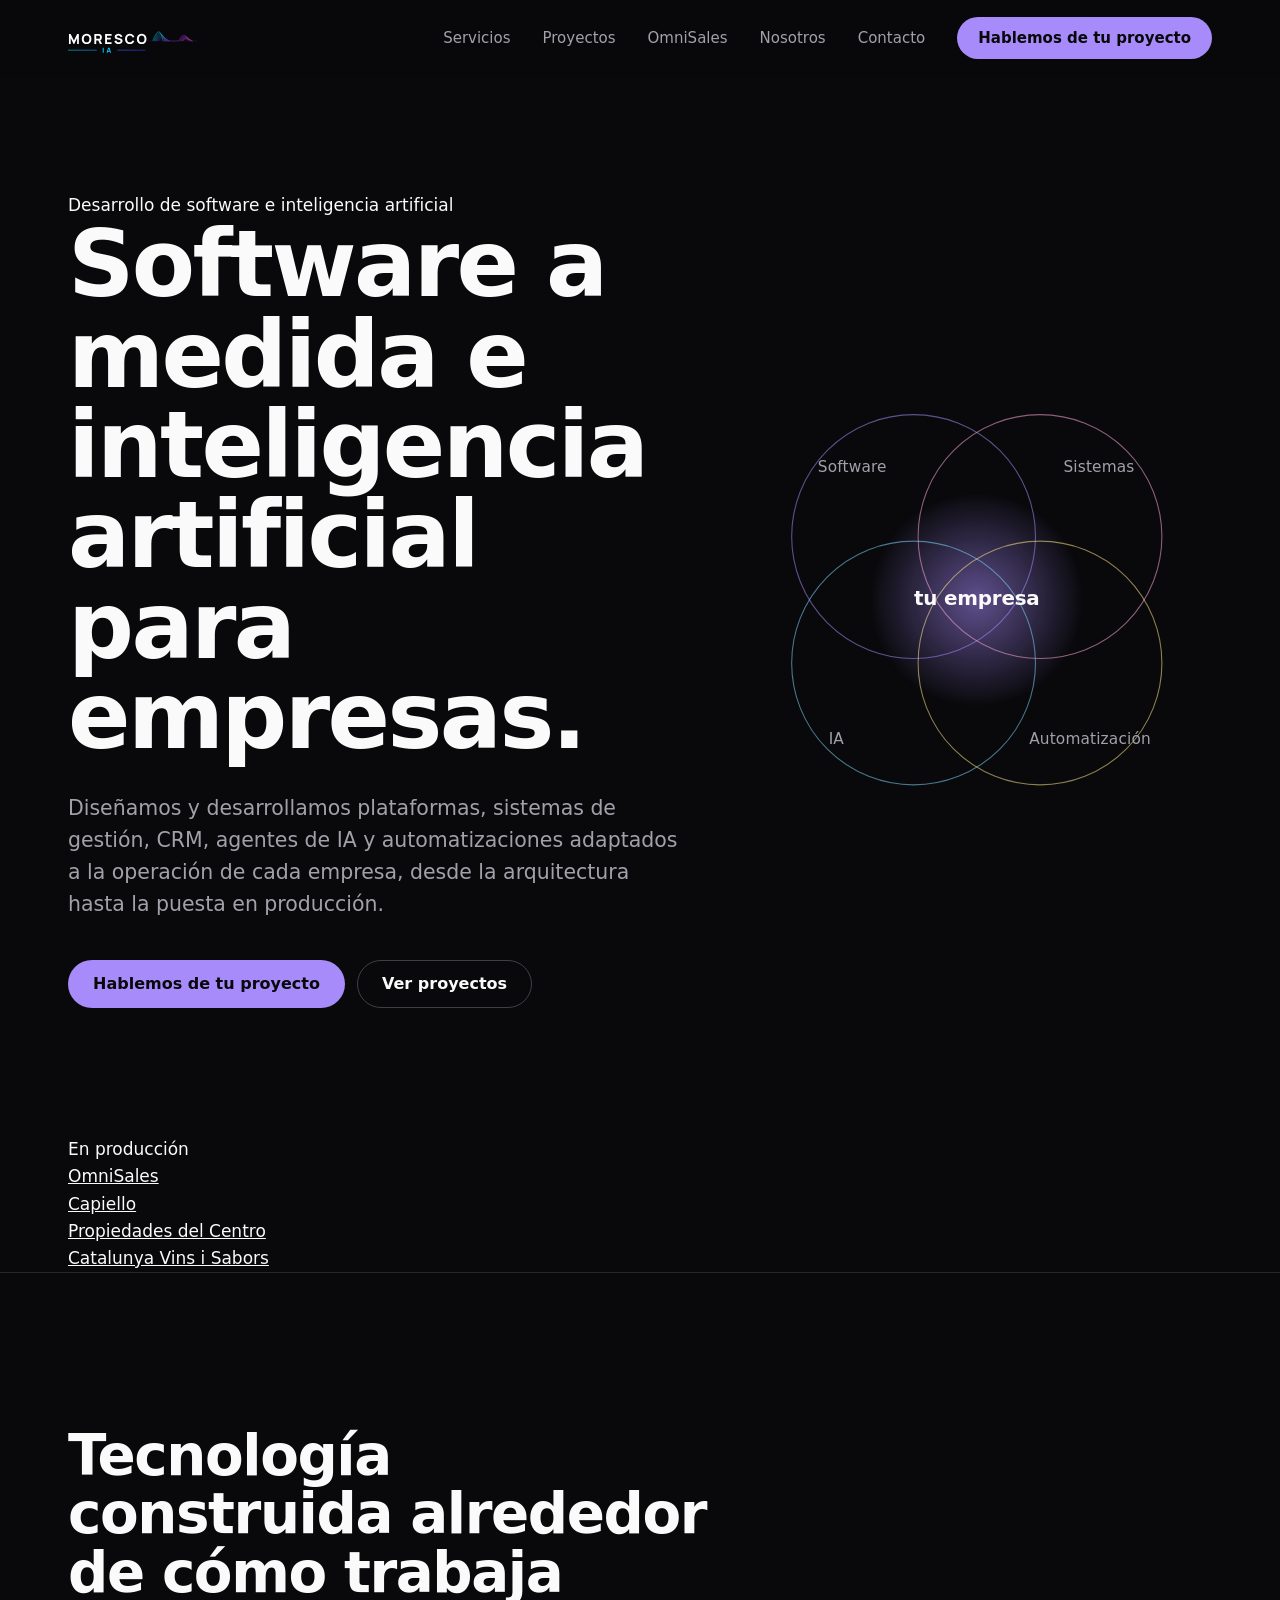
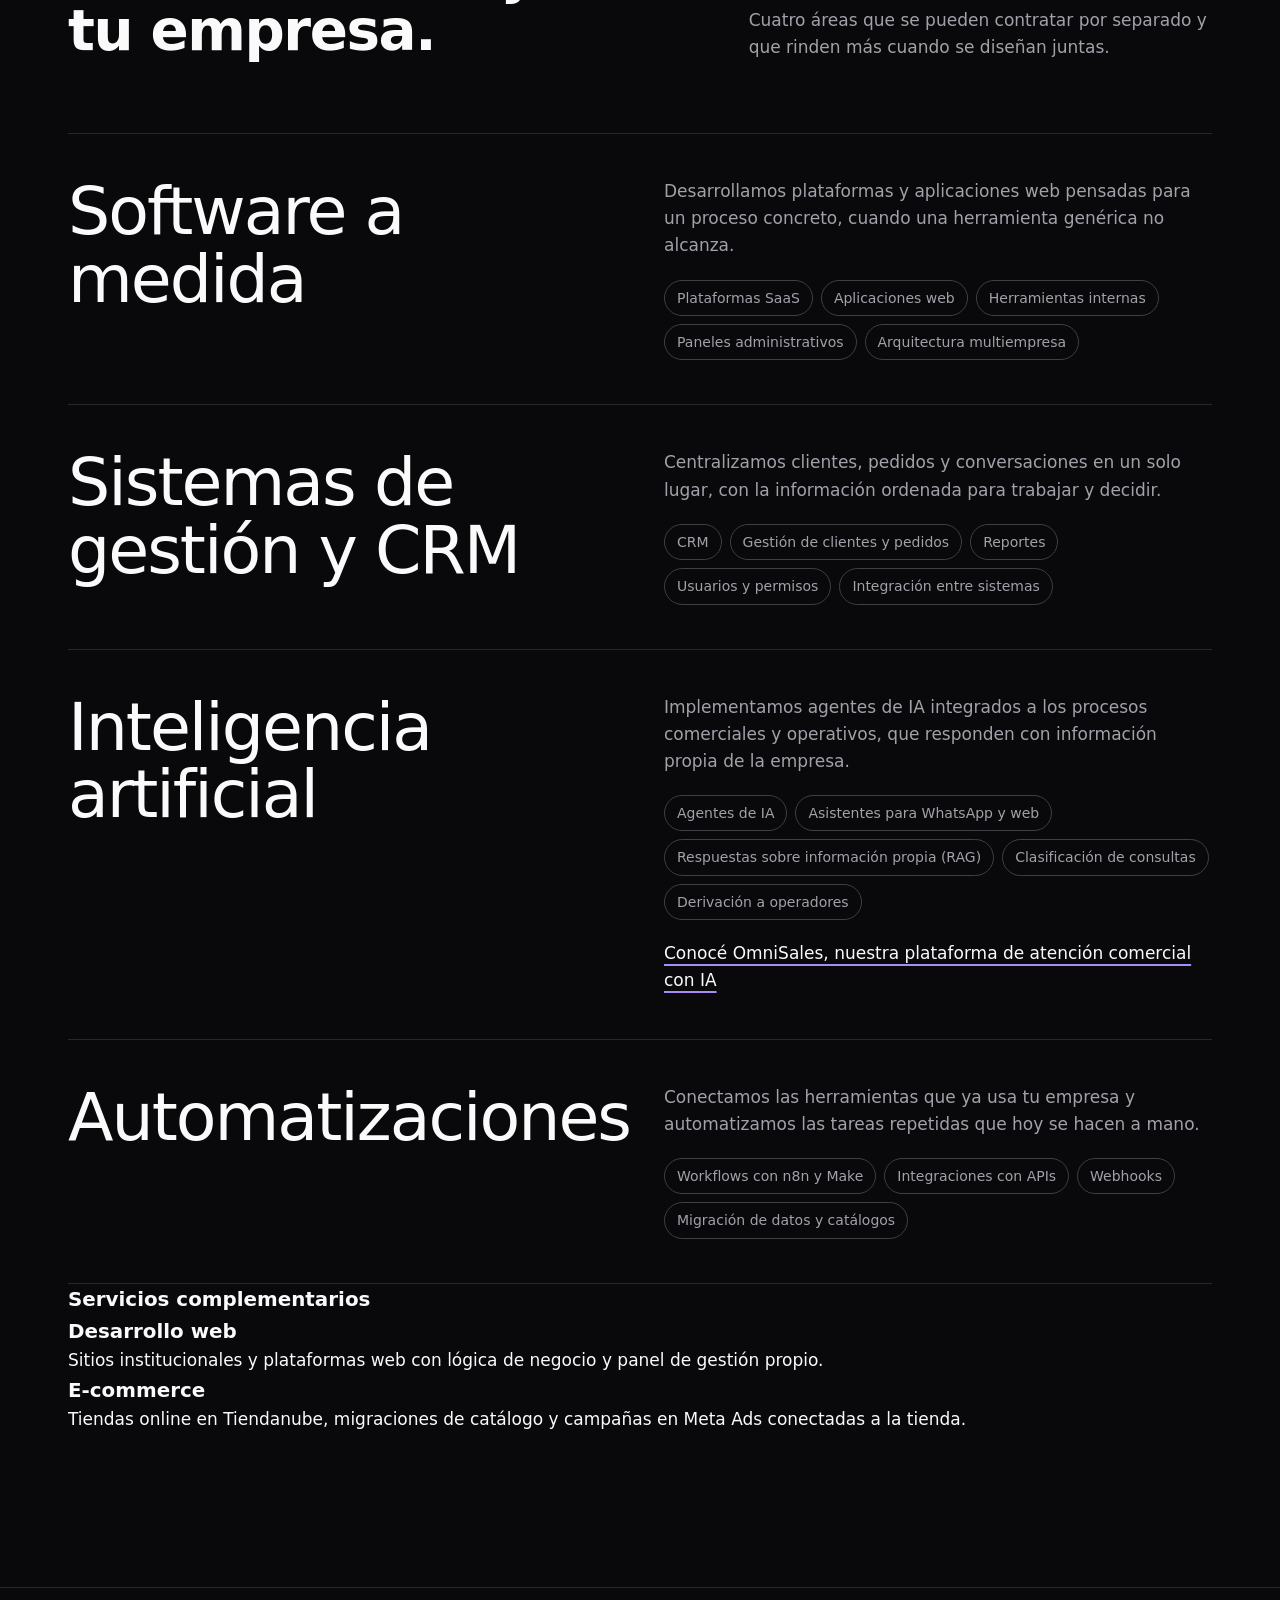
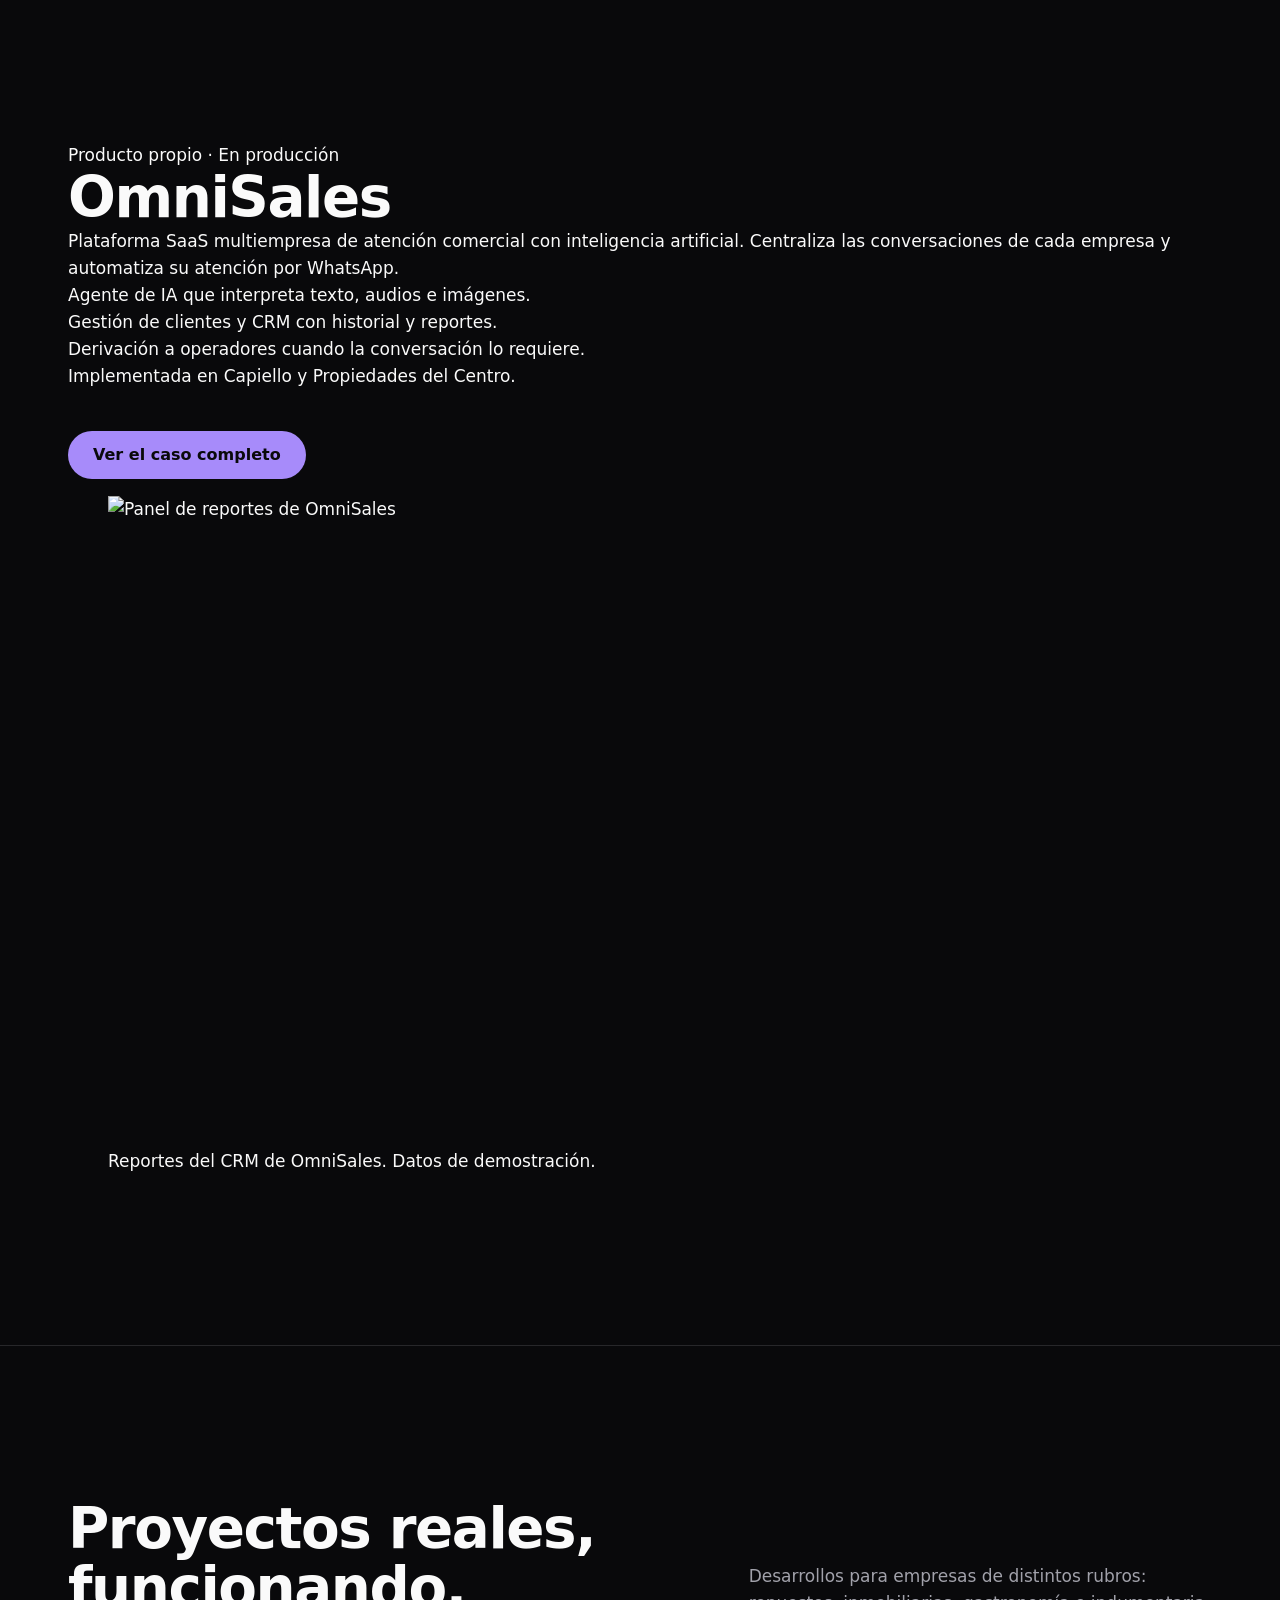
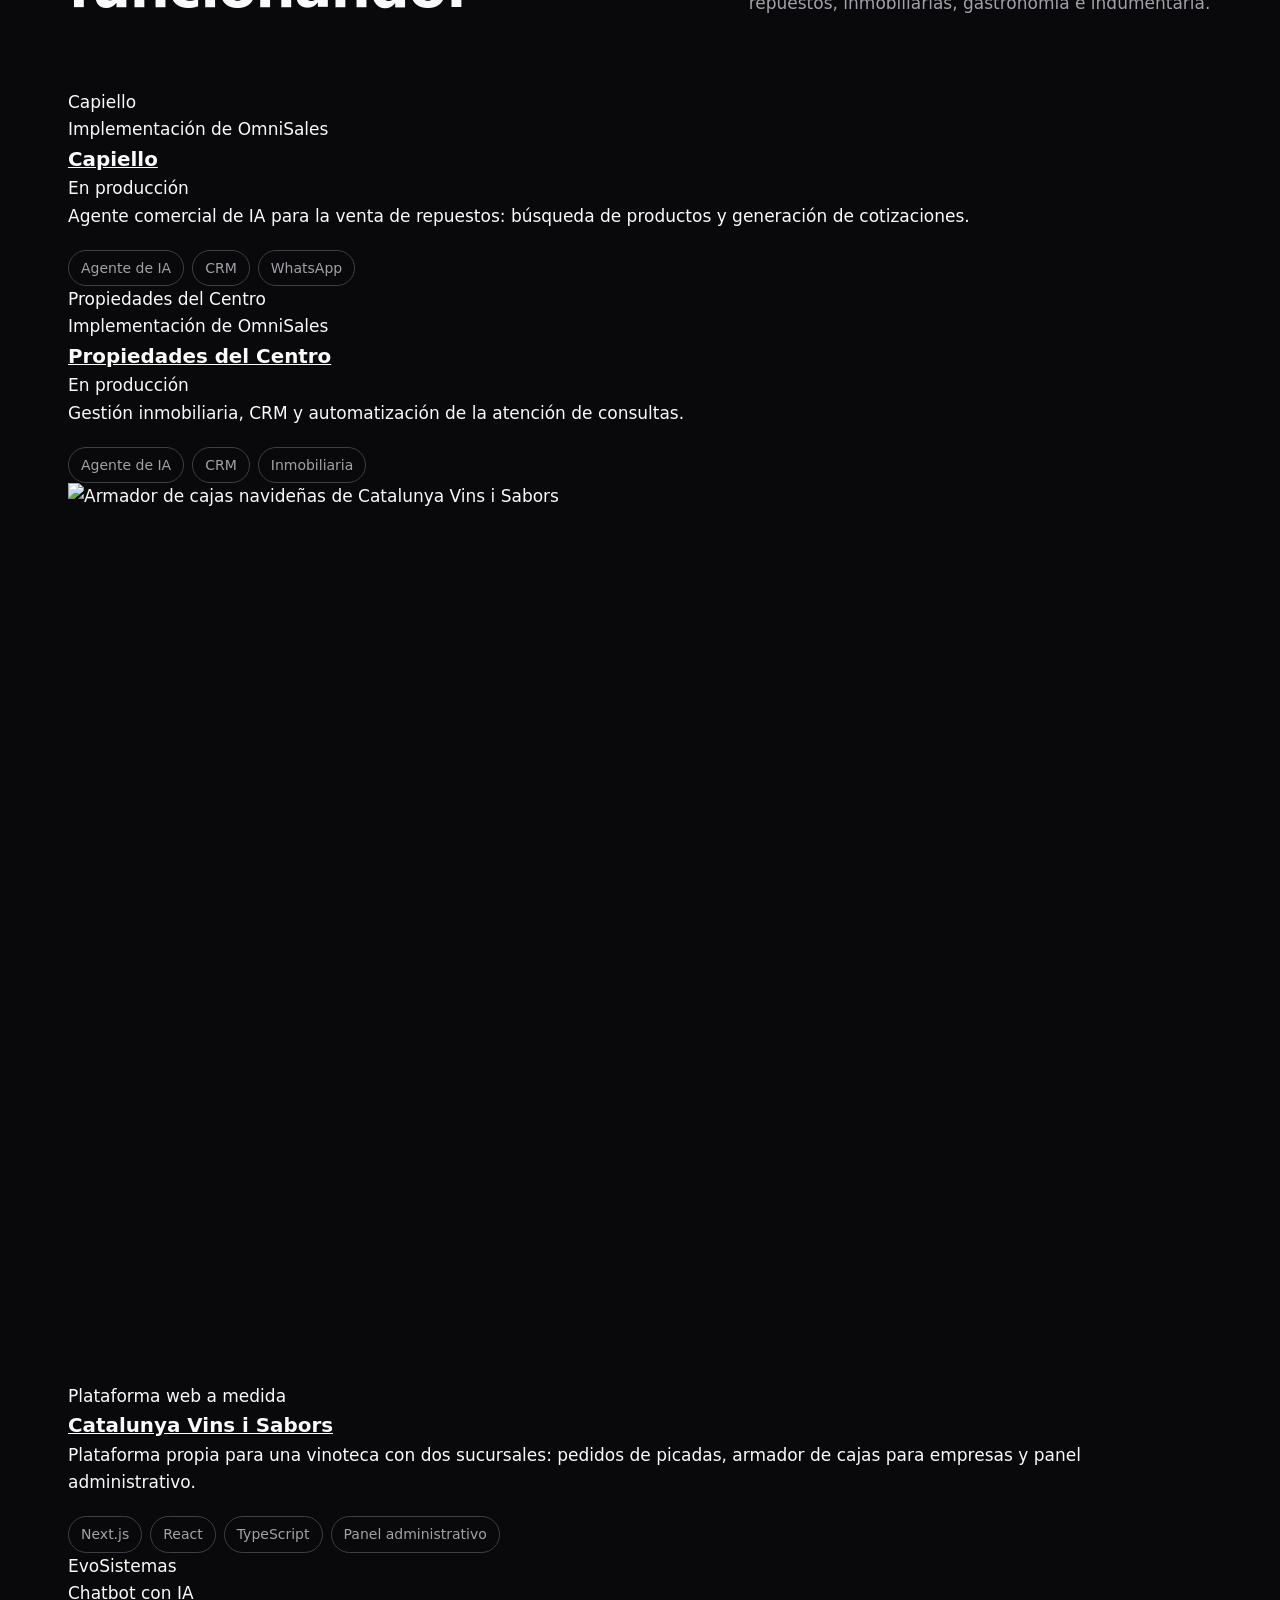
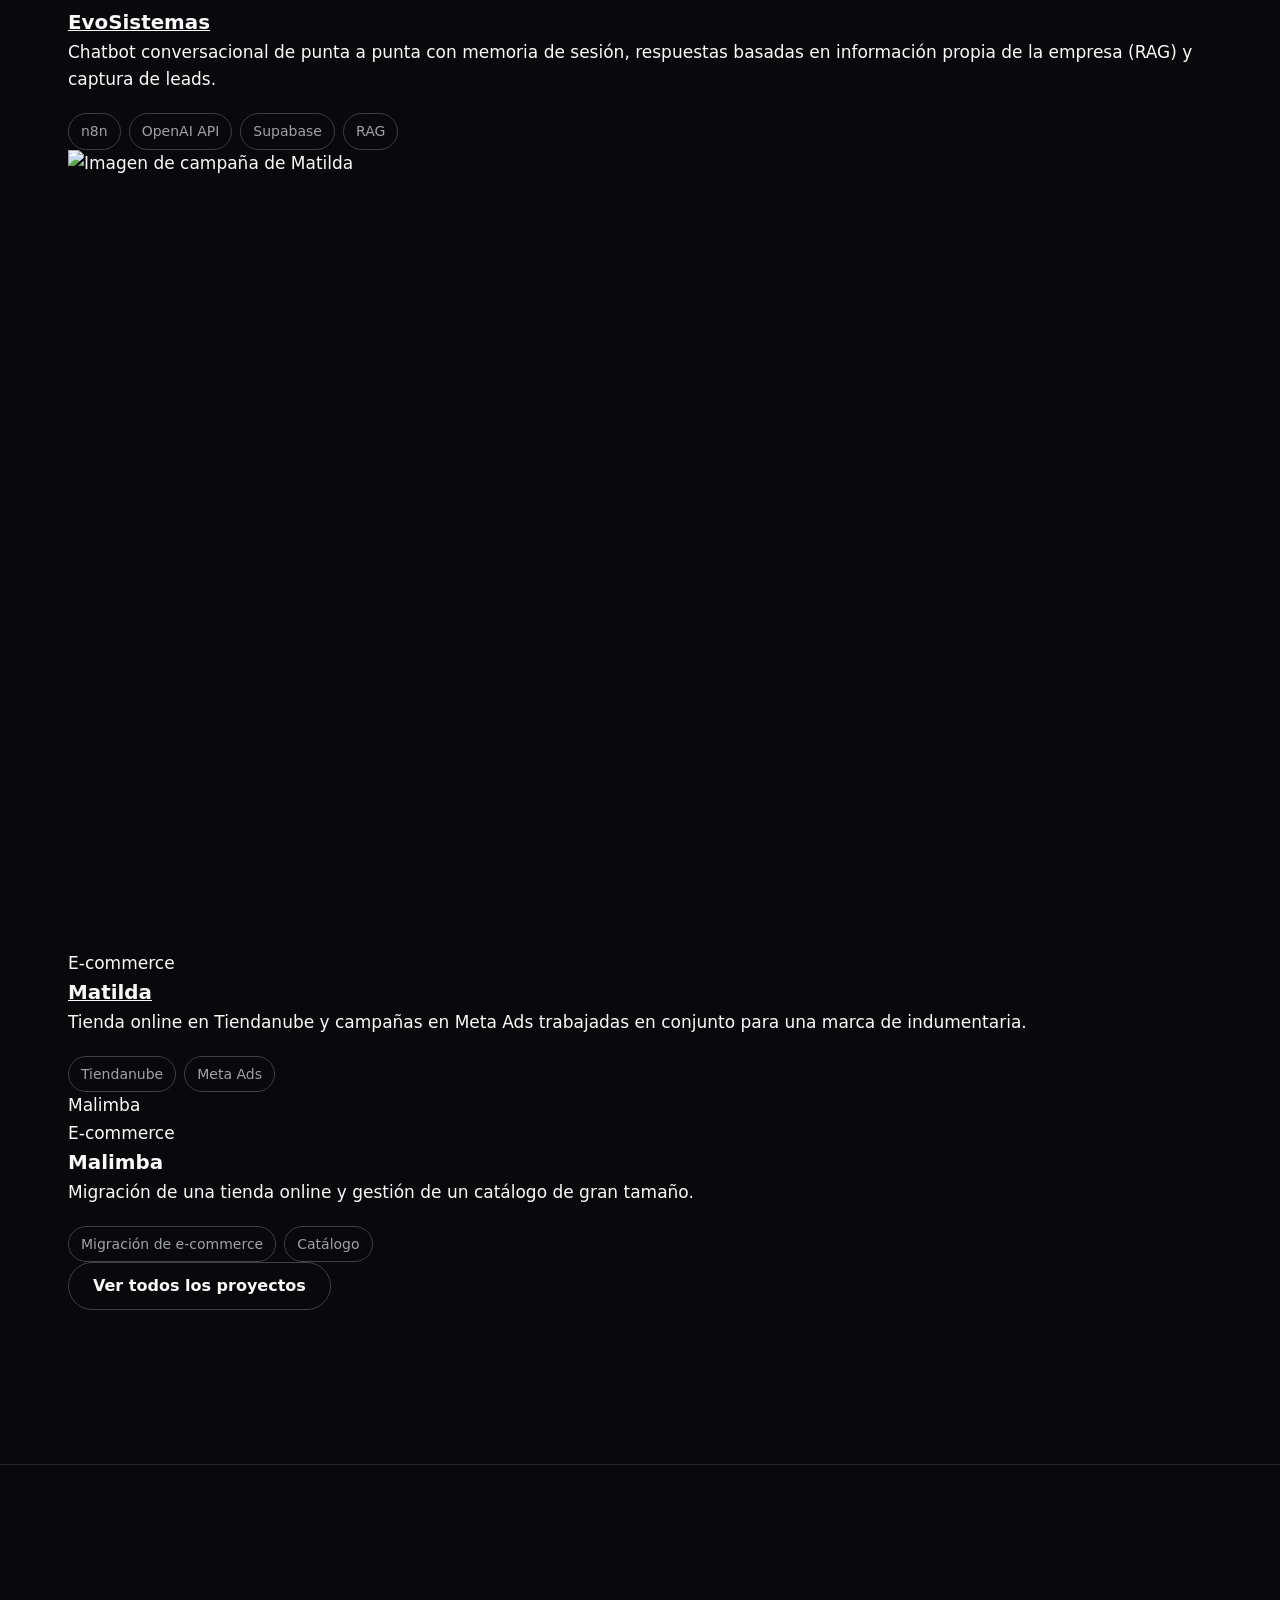
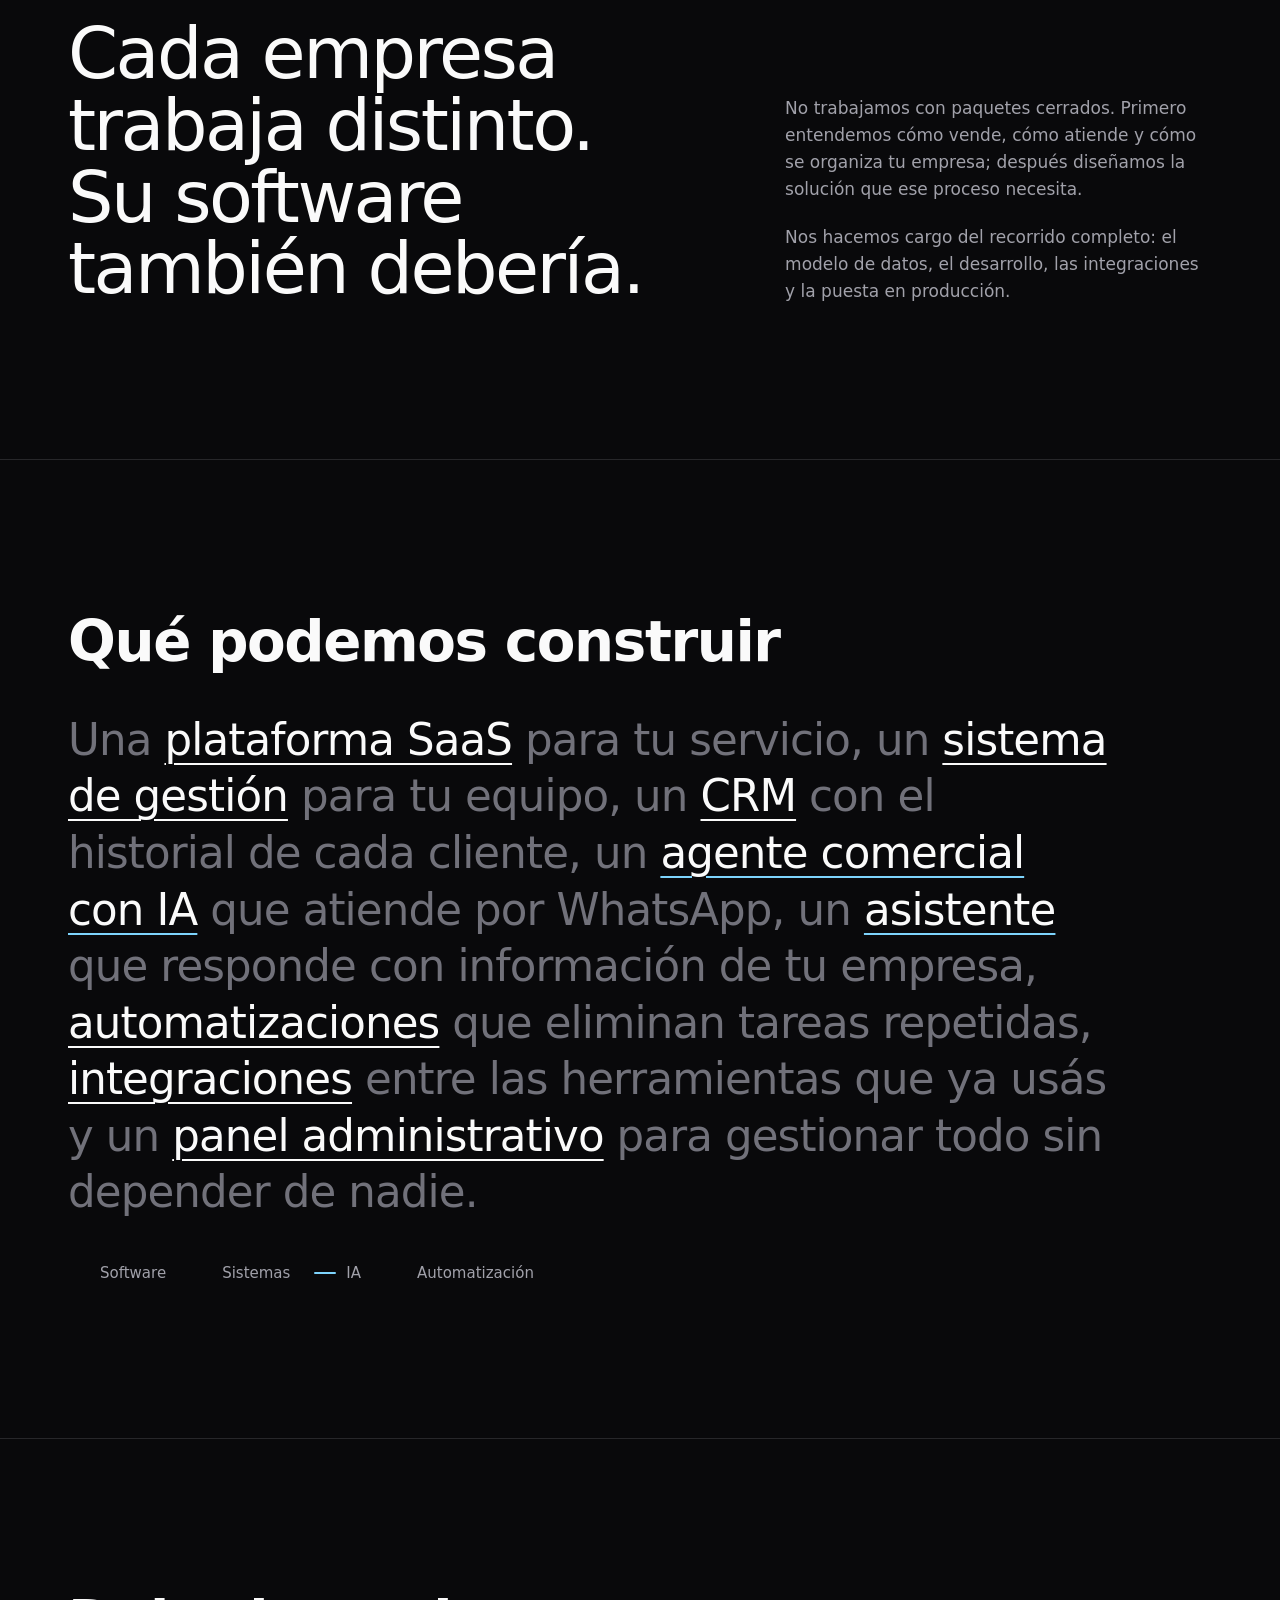
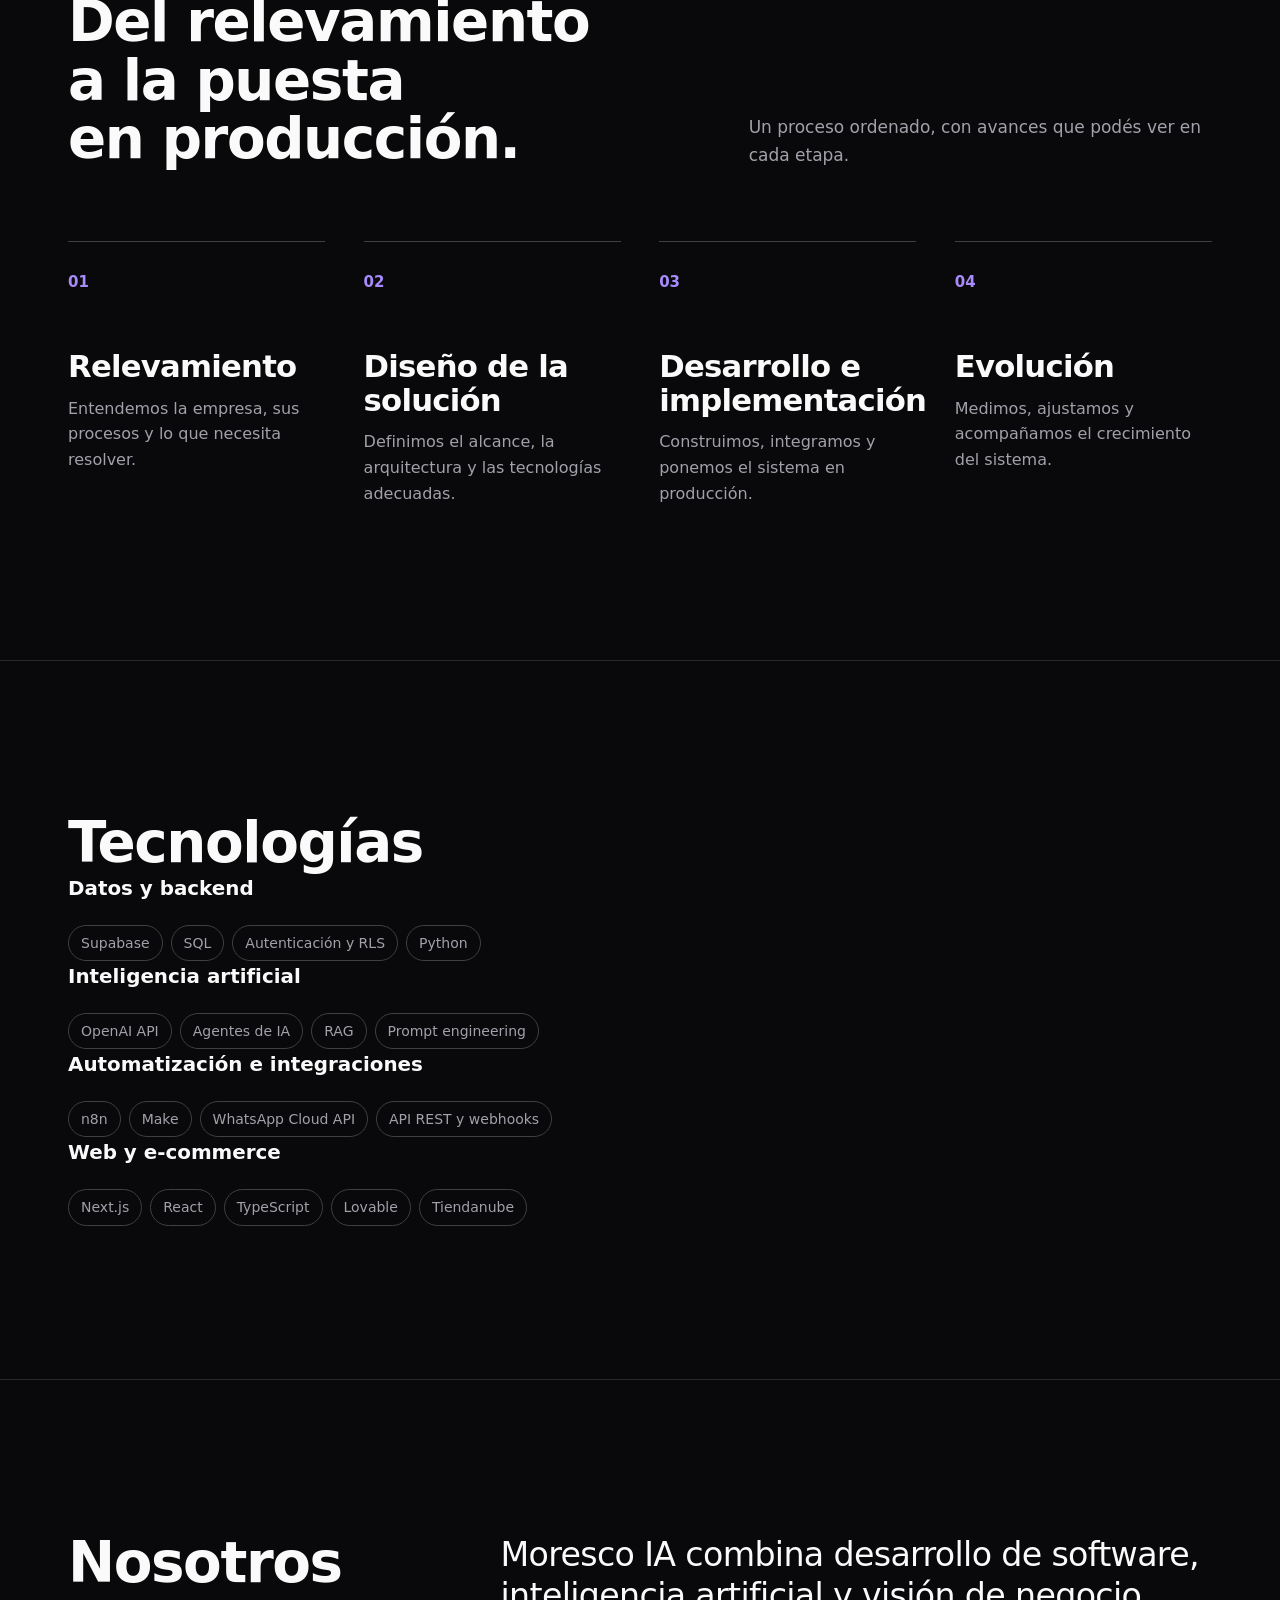
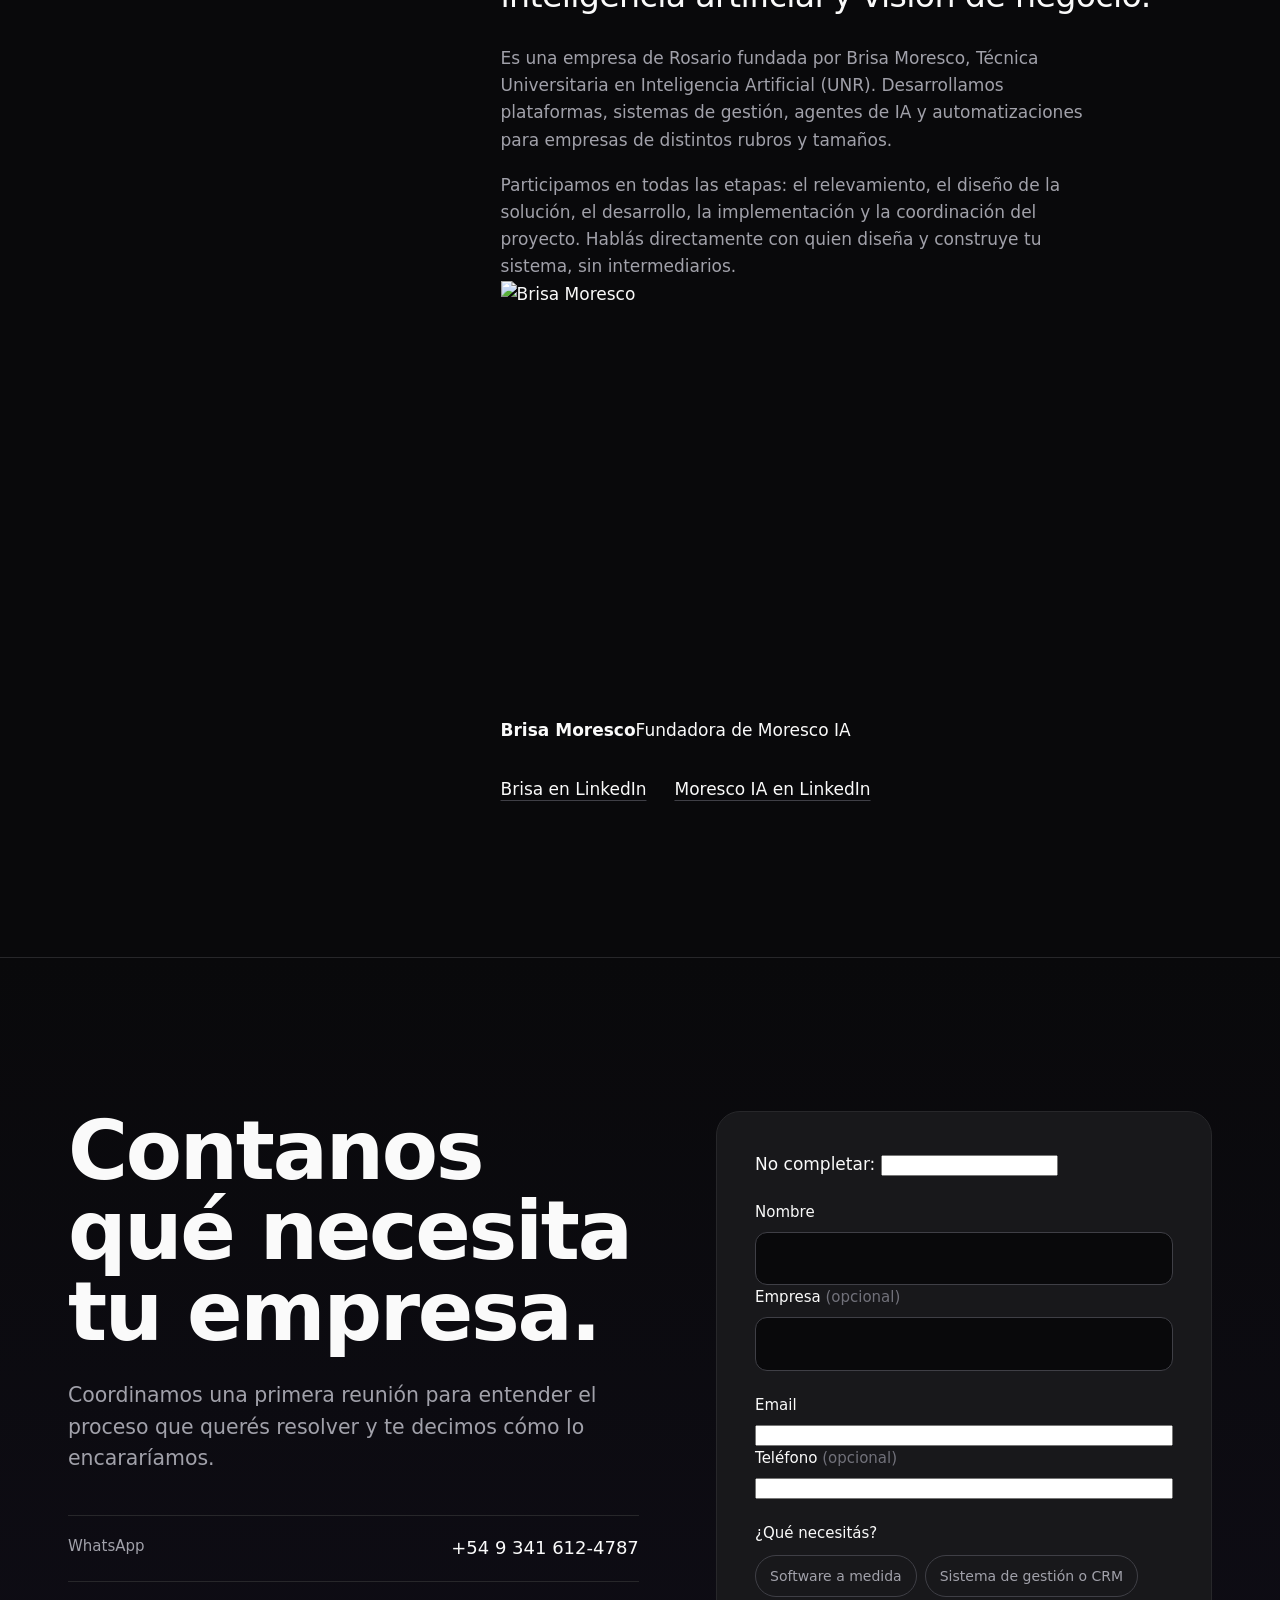
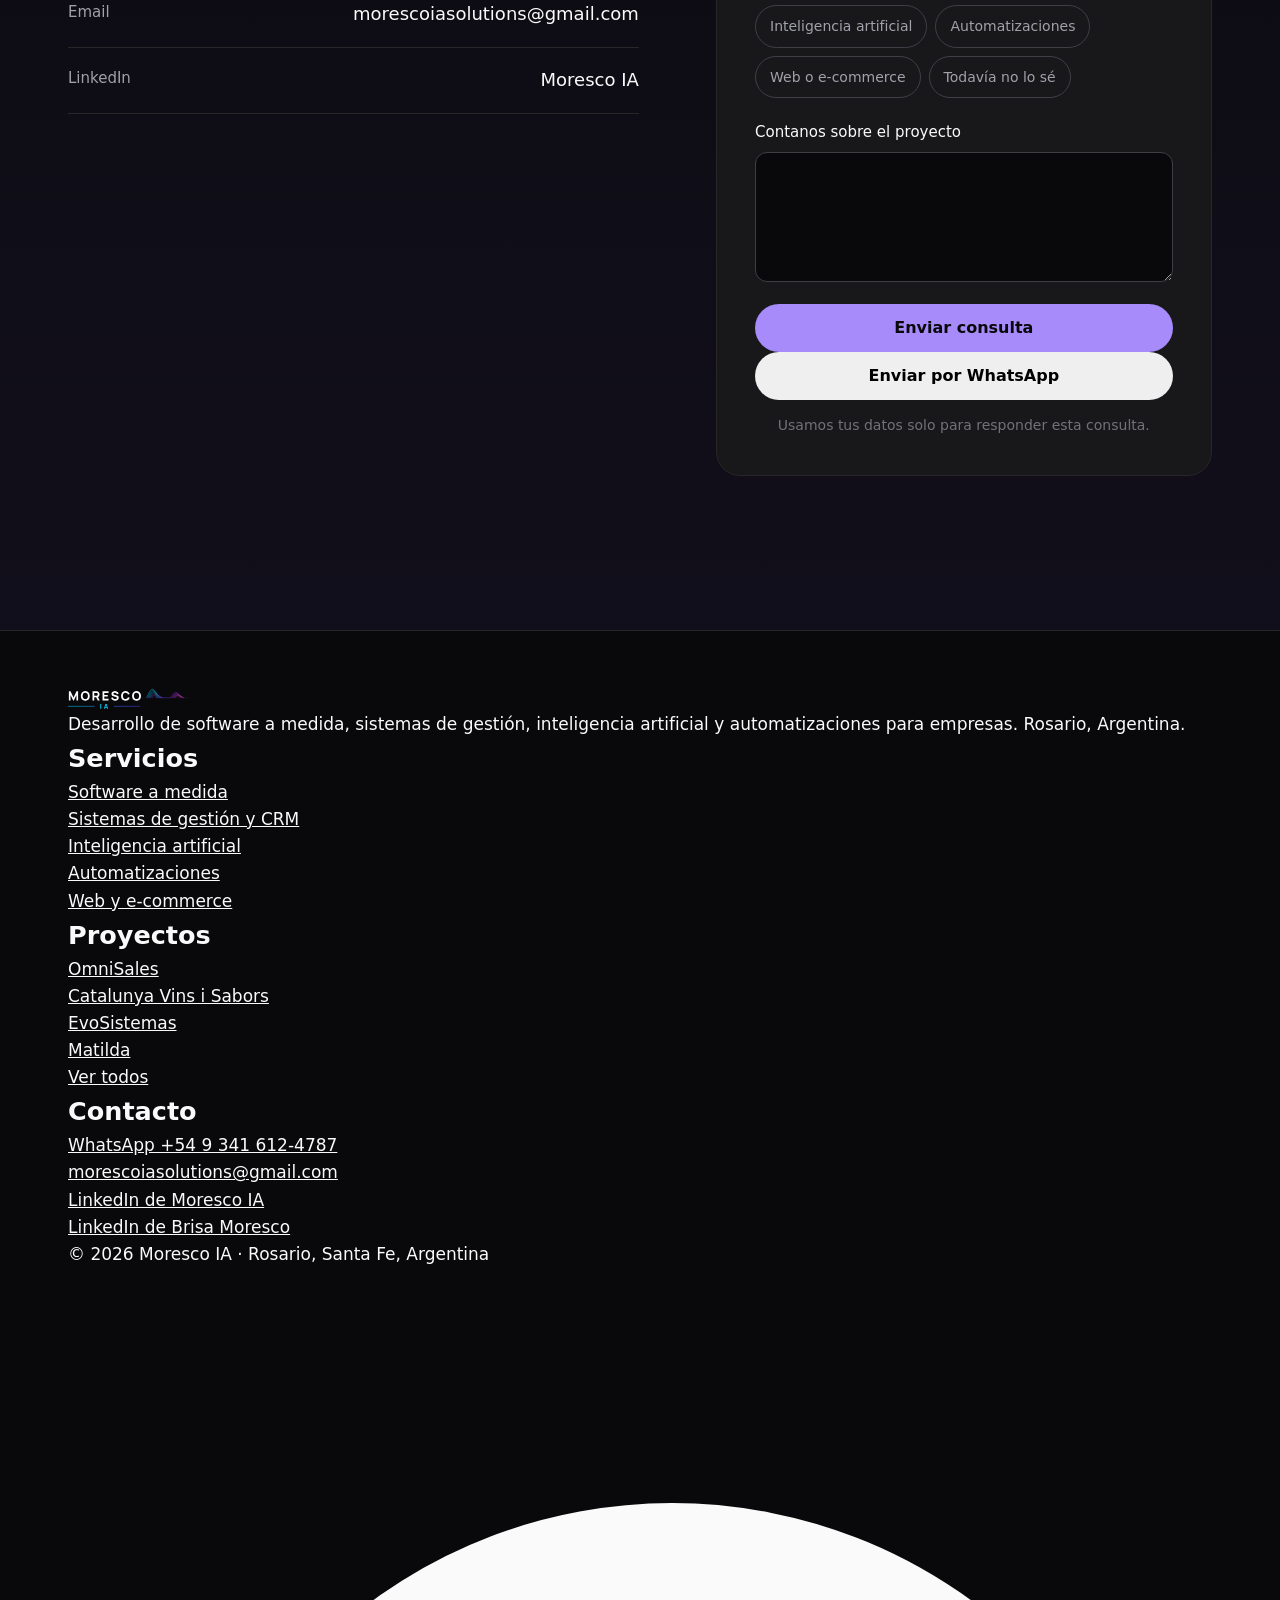
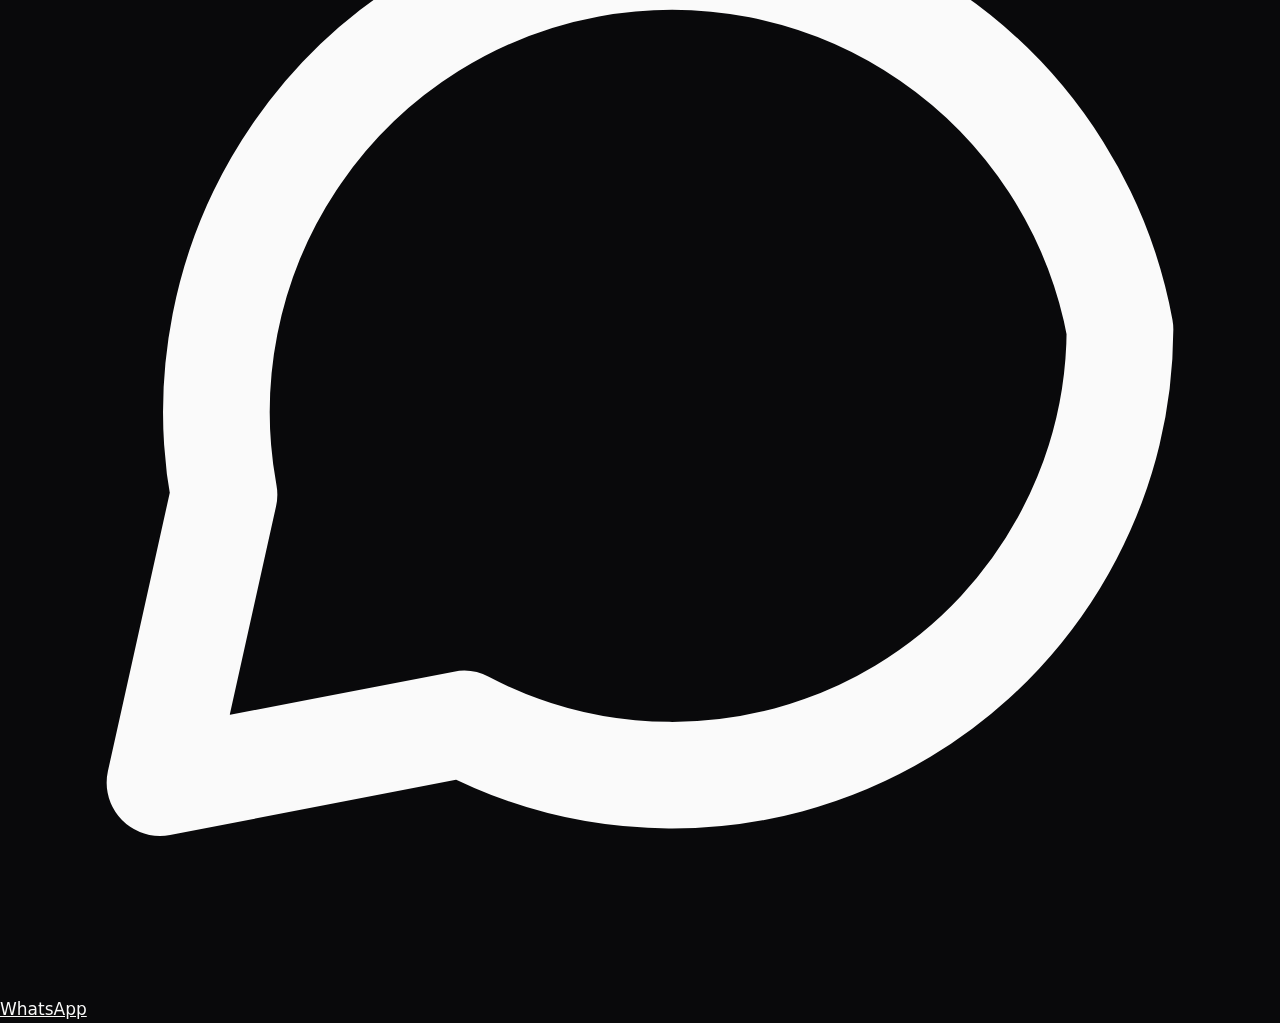
==== commit aac469c0: "Add files via upload" ====
--- a/index.html
+++ b/index.html
@@ -3,44 +3,84 @@
 <head>
 <meta charset="UTF-8">
 <meta name="viewport" content="width=device-width, initial-scale=1">
-<title>Moresco IA · Desarrollo web, tiendas online, IA y Meta Ads</title>
-<meta name="description" content="Estudio digital en Rosario. Diseñamos y desarrollamos sitios web, tiendas online, agentes de inteligencia artificial, automatizaciones y campañas de Meta Ads para negocios de toda Argentina.">
+<title>Moresco IA · Software a medida, sistemas de gestión e inteligencia artificial</title>
+<meta name="description" content="Desarrollamos software a medida, sistemas de gestión, CRM, agentes de inteligencia artificial y automatizaciones para empresas. Proyectos en producción. Rosario, Argentina.">
 <link rel="canonical" href="https://morescoiasolutions.netlify.app/">
 <meta name="theme-color" content="#09090B">
 
 <meta property="og:type" content="website">
 <meta property="og:site_name" content="Moresco IA">
 <meta property="og:locale" content="es_AR">
-<meta property="og:title" content="Moresco IA · Webs, tiendas online, IA y publicidad que trabajan juntas">
-<meta property="og:description" content="Estudio digital en Rosario: desarrollo web, e-commerce, inteligencia artificial y Meta Ads para negocios que quieren crecer.">
+<meta property="og:title" content="Moresco IA · Software a medida, sistemas de gestión e inteligencia artificial">
+<meta property="og:description" content="Desarrollamos software a medida, sistemas de gestión, CRM, agentes de inteligencia artificial y automatizaciones para empresas. Proyectos en producción. Rosario, Argentina.">
 <meta property="og:url" content="https://morescoiasolutions.netlify.app/">
-<meta property="og:image" content="https://morescoiasolutions.netlify.app/assets/og-moresco-estudio.jpg">
+<meta property="og:image" content="https://morescoiasolutions.netlify.app/assets/og-moresco-ia.jpg">
 <meta property="og:image:width" content="1200">
 <meta property="og:image:height" content="630">
 <meta name="twitter:card" content="summary_large_image">
 
 <link rel="icon" type="image/svg+xml" href="assets/favicon.svg">
-<link rel="preconnect" href="https://fonts.googleapis.com">
-<link rel="preconnect" href="https://fonts.gstatic.com" crossorigin>
-<link href="https://fonts.googleapis.com/css2?family=Bricolage+Grotesque:opsz,wdth,wght@12..96,75..100,300..800&display=swap" rel="stylesheet">
+<link rel="preload" href="assets/fonts/bricolage-grotesque.woff2" as="font" type="font/woff2" crossorigin>
 <link rel="stylesheet" href="assets/studio.css">
 
 <script type="application/ld+json">
 {
-  "@context": "https://schema.org",
-  "@type": "ProfessionalService",
-  "name": "Moresco IA",
-  "url": "https://morescoiasolutions.netlify.app/",
-  "logo": "https://morescoiasolutions.netlify.app/assets/logo-moresco-ia.svg",
-  "image": "https://morescoiasolutions.netlify.app/assets/og-moresco-estudio.jpg",
-  "description": "Estudio digital: desarrollo web, tiendas online, inteligencia artificial, automatizaciones y Meta Ads para negocios.",
-  "email": "morescoiasolutions@gmail.com",
-  "telephone": "+5493416124787",
-  "founder": { "@type": "Person", "name": "Brisa Moresco" },
-  "address": { "@type": "PostalAddress", "addressLocality": "Rosario", "addressRegion": "Santa Fe", "addressCountry": "AR" },
-  "areaServed": { "@type": "Country", "name": "Argentina" },
-  "sameAs": ["https://www.linkedin.com/company/moresco-ia/", "https://www.linkedin.com/in/brisa-moresco-a96444286/"],
-  "knowsAbout": ["Desarrollo web", "Diseño de páginas web", "Tiendas online", "Tiendanube", "Inteligencia artificial para empresas", "Automatización de procesos", "n8n", "Make", "Meta Ads"]
+ "@context": "https://schema.org",
+ "@graph": [
+  {
+   "@type": "ProfessionalService",
+   "@id": "https://morescoiasolutions.netlify.app/#empresa",
+   "name": "Moresco IA",
+   "url": "https://morescoiasolutions.netlify.app/",
+   "logo": "https://morescoiasolutions.netlify.app/assets/logo-moresco-ia.svg",
+   "image": "https://morescoiasolutions.netlify.app/assets/og-moresco-ia.jpg",
+   "description": "Empresa de desarrollo de software a medida, sistemas de gestión, CRM, inteligencia artificial y automatizaciones para empresas.",
+   "email": "morescoiasolutions@gmail.com",
+   "telephone": "+5493416124787",
+   "founder": {
+    "@type": "Person",
+    "name": "Brisa Moresco",
+    "sameAs": "https://www.linkedin.com/in/brisa-moresco-a96444286/"
+   },
+   "address": {
+    "@type": "PostalAddress",
+    "addressLocality": "Rosario",
+    "addressRegion": "Santa Fe",
+    "addressCountry": "AR"
+   },
+   "areaServed": {
+    "@type": "Country",
+    "name": "Argentina"
+   },
+   "sameAs": [
+    "https://www.linkedin.com/company/moresco-ia/",
+    "https://www.linkedin.com/in/brisa-moresco-a96444286/"
+   ],
+   "knowsAbout": [
+    "Desarrollo de software a medida",
+    "Sistemas de gestión",
+    "CRM",
+    "Inteligencia artificial para empresas",
+    "Agentes de IA",
+    "Automatización de procesos",
+    "n8n",
+    "Supabase",
+    "Desarrollo web",
+    "E-commerce",
+    "Tiendanube"
+   ]
+  },
+  {
+   "@type": "WebSite",
+   "@id": "https://morescoiasolutions.netlify.app/#web",
+   "url": "https://morescoiasolutions.netlify.app/",
+   "name": "Moresco IA",
+   "inLanguage": "es-AR",
+   "publisher": {
+    "@id": "https://morescoiasolutions.netlify.app/#empresa"
+   }
+  }
+ ]
 }
 </script>
 </head>
@@ -49,19 +89,20 @@
 
 <header class="site-header" id="top">
   <div class="wrap header-in">
-    <a href="#top" class="brand" aria-label="Moresco IA, volver al inicio">
+    <a href="index.html" class="brand" aria-label="Moresco IA, ir al inicio">
       <img src="assets/logo-moresco-ia.svg" alt="Moresco IA" width="140" height="37">
     </a>
     <nav class="nav" aria-label="Principal">
       <ul id="menu" class="nav-list">
-        <li><a href="#top">Inicio</a></li>
-        <li><a href="#servicios">Servicios</a></li>
-        <li><a href="#nosotros">Nosotros</a></li>
-        <li><a href="#contacto">Contacto</a></li>
-        <li class="nav-cta-m"><a class="btn btn-solid" href="#contacto">Empezar un proyecto</a></li>
+        <li><a href="index.html#servicios">Servicios</a></li>
+        <li><a href="proyectos/index.html">Proyectos</a></li>
+        <li><a href="omnisales.html">OmniSales</a></li>
+        <li><a href="index.html#nosotros">Nosotros</a></li>
+        <li><a href="index.html#contacto">Contacto</a></li>
+        <li class="nav-cta-m"><a class="btn btn-solid" href="index.html#contacto">Hablemos de tu proyecto</a></li>
       </ul>
     </nav>
-    <a class="btn btn-solid nav-cta" href="#contacto">Empezar un proyecto</a>
+    <a class="btn btn-solid nav-cta" href="index.html#contacto">Hablemos de tu proyecto</a>
     <button class="menu-toggle" type="button" aria-expanded="false" aria-controls="menu">
       <span class="sr-only">Abrir menú</span><span class="bars" aria-hidden="true"></span>
     </button>
@@ -74,11 +115,12 @@
   <section class="hero" aria-labelledby="hero-title">
     <div class="wrap hero-grid">
       <div class="hero-copy">
-        <h1 id="hero-title" class="display">Webs, tiendas online, IA y publicidad que trabajan juntas.</h1>
-        <p class="lead">Somos un estudio digital de Rosario. Diseñamos e implementamos la parte digital de tu negocio: el sitio, la tienda, las automatizaciones y las campañas, conectados entre sí.</p>
+        <p class="eyebrow">Desarrollo de software e inteligencia artificial</p>
+        <h1 id="hero-title" class="display">Software a medida e inteligencia artificial para empresas.</h1>
+        <p class="lead">Diseñamos y desarrollamos plataformas, sistemas de gestión, CRM, agentes de IA y automatizaciones adaptados a la operación de cada empresa, desde la arquitectura hasta la puesta en producción.</p>
         <div class="actions">
           <a class="btn btn-solid" href="#contacto">Hablemos de tu proyecto</a>
-          <a class="btn btn-line" href="#servicios">Explorar servicios</a>
+          <a class="btn btn-line" href="proyectos/index.html">Ver proyectos</a>
         </div>
       </div>
 
@@ -91,13 +133,26 @@
             </radialGradient>
           </defs>
           <circle class="core-glow" cx="260" cy="260" r="120" fill="url(#core)"/>
-          <g class="ring r1"><circle cx="190" cy="190" r="135"/><text x="96" y="118">Web</text></g>
-          <g class="ring r2"><circle cx="330" cy="190" r="135"/><text x="352" y="118">E-commerce</text></g>
+          <g class="ring r1"><circle cx="190" cy="190" r="135"/><text x="84" y="118">Software</text></g>
+          <g class="ring r2"><circle cx="330" cy="190" r="135"/><text x="356" y="118">Sistemas</text></g>
           <g class="ring r3"><circle cx="190" cy="330" r="135"/><text x="96" y="420">IA</text></g>
-          <g class="ring r4"><circle cx="330" cy="330" r="135"/><text x="352" y="420">Marketing</text></g>
-          <text class="core-label" x="260" y="266" text-anchor="middle">tu negocio</text>
+          <g class="ring r4"><circle cx="330" cy="330" r="135"/><text x="318" y="420">Automatización</text></g>
+          <text class="core-label" x="260" y="266" text-anchor="middle">tu empresa</text>
         </svg>
       </figure>
+    </div>
+  </section>
+
+  <!-- EN PRODUCCIÓN -->
+  <section class="proof" aria-label="Proyectos en producción">
+    <div class="wrap proof-in">
+      <span class="proof-label">En producción</span>
+      <ul class="proof-list">
+        <li><a href="omnisales.html">OmniSales</a></li>
+        <li><a href="omnisales.html#capiello">Capiello</a></li>
+        <li><a href="omnisales.html#propiedades-del-centro">Propiedades del Centro</a></li>
+        <li><a href="proyectos/catalunya.html">Catalunya Vins i Sabors</a></li>
+      </ul>
     </div>
   </section>
 
@@ -105,51 +160,162 @@
   <section id="servicios" class="section" aria-labelledby="serv-title">
     <div class="wrap">
       <div class="section-head">
-        <h2 id="serv-title" class="h2">Todo lo que tu negocio necesita para evolucionar.</h2>
-        <p class="muted">Cuatro áreas que se pueden contratar por separado, pero rinden más cuando se piensan juntas.</p>
+        <h2 id="serv-title" class="h2">Tecnología construida alrededor de cómo trabaja tu empresa.</h2>
+        <p class="muted">Cuatro áreas que se pueden contratar por separado y que rinden más cuando se diseñan juntas.</p>
       </div>
 
       <ul class="services">
         <li class="service" tabindex="0">
-          <h3 class="service-name">Desarrollo web</h3>
+          <h3 class="service-name">Software a medida</h3>
           <div class="service-body">
-            <p>Creamos sitios, plataformas y experiencias digitales modernas, rápidas y adaptadas a cada negocio.</p>
-            <ul class="tags"><li>Sitios web profesionales</li><li>Landing pages</li><li>Desarrollo a medida</li><li>Plataformas digitales</li><li>Sistemas personalizados</li><li>Paneles administrativos</li></ul>
+            <p>Desarrollamos plataformas y aplicaciones web pensadas para un proceso concreto, cuando una herramienta genérica no alcanza.</p>
+            <ul class="tags"><li>Plataformas SaaS</li><li>Aplicaciones web</li><li>Herramientas internas</li><li>Paneles administrativos</li><li>Arquitectura multiempresa</li></ul>
           </div>
         </li>
         <li class="service" tabindex="0">
-          <h3 class="service-name">E-commerce</h3>
+          <h3 class="service-name">Sistemas de gestión y CRM</h3>
           <div class="service-body">
-            <p>Desarrollamos tiendas online y soluciones comerciales pensadas para que comprar sea fácil y vender, constante.</p>
-            <ul class="tags"><li>Tiendas online</li><li>Implementación y diseño en Tiendanube</li><li>Pagos y envíos</li><li>Experiencia de compra</li><li>Funcionalidades a medida</li></ul>
+            <p>Centralizamos clientes, pedidos y conversaciones en un solo lugar, con la información ordenada para trabajar y decidir.</p>
+            <ul class="tags"><li>CRM</li><li>Gestión de clientes y pedidos</li><li>Reportes</li><li>Usuarios y permisos</li><li>Integración entre sistemas</li></ul>
           </div>
         </li>
         <li class="service" tabindex="0">
           <h3 class="service-name">Inteligencia artificial</h3>
           <div class="service-body">
-            <p>Implementamos agentes, automatizaciones e integraciones que ordenan procesos y mejoran la atención a tus clientes.</p>
-            <ul class="tags"><li>Agentes de IA</li><li>Chatbots para WhatsApp, Instagram y web</li><li>Automatizaciones con n8n y Make</li><li>Integraciones con APIs</li><li>CRM y automatización comercial</li></ul>
-            <p class="service-link"><a href="omnisales.html">Conocé OmniSales, nuestro sistema de ventas por WhatsApp con IA</a></p>
+            <p>Implementamos agentes de IA integrados a los procesos comerciales y operativos, que responden con información propia de la empresa.</p>
+            <ul class="tags"><li>Agentes de IA</li><li>Asistentes para WhatsApp y web</li><li>Respuestas sobre información propia (RAG)</li><li>Clasificación de consultas</li><li>Derivación a operadores</li></ul>
+            <p class="service-link"><a href="omnisales.html">Conocé OmniSales, nuestra plataforma de atención comercial con IA</a></p>
           </div>
         </li>
         <li class="service" tabindex="0">
-          <h3 class="service-name">Marketing digital</h3>
+          <h3 class="service-name">Automatizaciones</h3>
           <div class="service-body">
-            <p>Diseñamos y gestionamos campañas en Meta Ads orientadas a generar consultas y ventas, con seguimiento de resultados.</p>
-            <ul class="tags"><li>Meta Ads</li><li>Campañas de captación</li><li>Campañas para tiendas online</li><li>Optimización de anuncios</li><li>Análisis de conversiones</li></ul>
+            <p>Conectamos las herramientas que ya usa tu empresa y automatizamos las tareas repetidas que hoy se hacen a mano.</p>
+            <ul class="tags"><li>Workflows con n8n y Make</li><li>Integraciones con APIs</li><li>Webhooks</li><li>Migración de datos y catálogos</li></ul>
           </div>
         </li>
       </ul>
+
+      <div class="extra" id="complementarios">
+        <h3 class="extra-title">Servicios complementarios</h3>
+        <ul class="extra-list">
+          <li>
+            <h3>Desarrollo web</h3>
+            <p>Sitios institucionales y plataformas web con lógica de negocio y panel de gestión propio.</p>
+          </li>
+          <li>
+            <h3>E-commerce</h3>
+            <p>Tiendas online en Tiendanube, migraciones de catálogo y campañas en Meta Ads conectadas a la tienda.</p>
+          </li>
+        </ul>
+      </div>
+    </div>
+  </section>
+
+  <!-- CASO PRINCIPAL -->
+  <section class="section" aria-labelledby="omni-title">
+    <div class="wrap feature-grid">
+      <div class="feature-copy">
+        <p class="eyebrow">Producto propio · En producción</p>
+        <h2 id="omni-title" class="h2">OmniSales</h2>
+        <p>Plataforma SaaS multiempresa de atención comercial con inteligencia artificial. Centraliza las conversaciones de cada empresa y automatiza su atención por WhatsApp.</p>
+        <ul class="checks">
+          <li>Agente de IA que interpreta texto, audios e imágenes.</li>
+          <li>Gestión de clientes y CRM con historial y reportes.</li>
+          <li>Derivación a operadores cuando la conversación lo requiere.</li>
+          <li>Implementada en Capiello y Propiedades del Centro.</li>
+        </ul>
+        <div class="actions">
+          <a class="btn btn-solid" href="omnisales.html">Ver el caso completo</a>
+        </div>
+      </div>
+      <figure class="frame">
+        <img src="assets/proyectos/omnisales-reportes.webp" alt="Panel de reportes de OmniSales" width="1440" height="652" loading="lazy" decoding="async">
+        <figcaption>Reportes del CRM de OmniSales. Datos de demostración.</figcaption>
+      </figure>
+    </div>
+  </section>
+
+  <!-- PROYECTOS -->
+  <section id="proyectos" class="section" aria-labelledby="proj-title">
+    <div class="wrap">
+      <div class="section-head">
+        <h2 id="proj-title" class="h2">Proyectos reales, funcionando.</h2>
+        <p class="muted">Desarrollos para empresas de distintos rubros: repuestos, inmobiliarias, gastronomía e indumentaria.</p>
+      </div>
+      <ul class="cards">
+        <li class="card" data-cat="software ia">
+          <div class="card-media type" aria-hidden="true"><span>Capiello</span></div>
+          <div class="card-body">
+            <span class="card-kind">Implementación de OmniSales</span>
+            <h3 class="card-title"><a href="omnisales.html#capiello">Capiello</a></h3>
+            <span class="status">En producción</span>
+            <p>Agente comercial de IA para la venta de repuestos: búsqueda de productos y generación de cotizaciones.</p>
+            <ul class="tags"><li>Agente de IA</li><li>CRM</li><li>WhatsApp</li></ul>
+          </div>
+        </li>
+        <li class="card" data-cat="software ia">
+          <div class="card-media type" aria-hidden="true"><span>Propiedades del Centro</span></div>
+          <div class="card-body">
+            <span class="card-kind">Implementación de OmniSales</span>
+            <h3 class="card-title"><a href="omnisales.html#propiedades-del-centro">Propiedades del Centro</a></h3>
+            <span class="status">En producción</span>
+            <p>Gestión inmobiliaria, CRM y automatización de la atención de consultas.</p>
+            <ul class="tags"><li>Agente de IA</li><li>CRM</li><li>Inmobiliaria</li></ul>
+          </div>
+        </li>
+        <li class="card" data-cat="software web">
+          <div class="card-media"><img src="assets/proyectos/catalunya-armador.webp" alt="Armador de cajas navideñas de Catalunya Vins i Sabors" width="1440" height="900" loading="lazy" decoding="async"></div>
+          <div class="card-body">
+            <span class="card-kind">Plataforma web a medida</span>
+            <h3 class="card-title"><a href="proyectos/catalunya.html">Catalunya Vins i Sabors</a></h3>
+            
+            <p>Plataforma propia para una vinoteca con dos sucursales: pedidos de picadas, armador de cajas para empresas y panel administrativo.</p>
+            <ul class="tags"><li>Next.js</li><li>React</li><li>TypeScript</li><li>Panel administrativo</li></ul>
+          </div>
+        </li>
+        <li class="card" data-cat="ia">
+          <div class="card-media type" aria-hidden="true"><span>EvoSistemas</span></div>
+          <div class="card-body">
+            <span class="card-kind">Chatbot con IA</span>
+            <h3 class="card-title"><a href="proyectos/evosistemas.html">EvoSistemas</a></h3>
+            
+            <p>Chatbot conversacional de punta a punta con memoria de sesión, respuestas basadas en información propia de la empresa (RAG) y captura de leads.</p>
+            <ul class="tags"><li>n8n</li><li>OpenAI API</li><li>Supabase</li><li>RAG</li></ul>
+          </div>
+        </li>
+        <li class="card" data-cat="ecommerce">
+          <div class="card-media"><img src="assets/proyectos/matilda-hero.webp" alt="Imagen de campaña de Matilda" width="1200" height="800" loading="lazy" decoding="async"></div>
+          <div class="card-body">
+            <span class="card-kind">E-commerce</span>
+            <h3 class="card-title"><a href="proyectos/matilda.html">Matilda</a></h3>
+            
+            <p>Tienda online en Tiendanube y campañas en Meta Ads trabajadas en conjunto para una marca de indumentaria.</p>
+            <ul class="tags"><li>Tiendanube</li><li>Meta Ads</li></ul>
+          </div>
+        </li>
+        <li class="card" data-cat="ecommerce">
+          <div class="card-media type" aria-hidden="true"><span>Malimba</span></div>
+          <div class="card-body">
+            <span class="card-kind">E-commerce</span>
+            <h3 class="card-title">Malimba</h3>
+            
+            <p>Migración de una tienda online y gestión de un catálogo de gran tamaño.</p>
+            <ul class="tags"><li>Migración de e-commerce</li><li>Catálogo</li></ul>
+          </div>
+        </li>
+      </ul>
+      <p class="section-foot"><a class="btn btn-line" href="proyectos/index.html">Ver todos los proyectos</a></p>
     </div>
   </section>
 
   <!-- PROPUESTA DE VALOR -->
   <section class="section statement" aria-labelledby="value-title">
     <div class="wrap statement-grid">
-      <h2 id="value-title" class="statement-title">Tu negocio es único. Tu solución digital también debería serlo.</h2>
+      <h2 id="value-title" class="statement-title">Cada empresa trabaja distinto. Su software también debería.</h2>
       <div class="statement-text">
-        <p>No trabajamos con paquetes cerrados. Primero entendemos cómo vendés, cómo atendés y qué te está frenando; después combinamos estrategia, diseño y tecnología para construir la herramienta que necesitás.</p>
-        <p>Una web que no recibe visitas no vende, y una campaña que lleva a una tienda desordenada tampoco. Por eso miramos el recorrido completo.</p>
+        <p>No trabajamos con paquetes cerrados. Primero entendemos cómo vende, cómo atiende y cómo se organiza tu empresa; después diseñamos la solución que ese proceso necesita.</p>
+        <p>Nos hacemos cargo del recorrido completo: el modelo de datos, el desarrollo, las integraciones y la puesta en producción.</p>
       </div>
     </div>
   </section>
@@ -159,34 +325,47 @@
     <div class="wrap">
       <h2 id="build-title" class="h2 build-title">Qué podemos construir</h2>
       <p class="build-sentence">
-        Una <span class="cap" data-area="Web">plataforma web a medida</span>,
-        una <span class="cap" data-area="E-commerce">tienda online</span>
-        que se administra sola, un <span class="cap" data-area="Web">sistema de gestión</span>
-        para tu equipo, un <span class="cap" data-area="IA">agente comercial con IA</span>
-        que responde en WhatsApp, <span class="cap" data-area="IA">automatizaciones</span>
-        que eliminan tareas repetidas, <span class="cap" data-area="IA">integraciones</span>
-        entre las herramientas que ya usás, <span class="cap" data-area="Web">experiencias digitales</span>
-        que se recuerdan y una <span class="cap" data-area="Marketing">estrategia de adquisición</span>
-        que trae clientes nuevos.
+        Una <span class="cap" data-area="Software">plataforma SaaS</span> para tu servicio,
+        un <span class="cap" data-area="Sistemas">sistema de gestión</span> para tu equipo,
+        un <span class="cap" data-area="Sistemas">CRM</span> con el historial de cada cliente,
+        un <span class="cap" data-area="IA">agente comercial con IA</span> que atiende por WhatsApp,
+        un <span class="cap" data-area="IA">asistente</span> que responde con información de tu empresa,
+        <span class="cap" data-area="Automatización">automatizaciones</span> que eliminan tareas repetidas,
+        <span class="cap" data-area="Automatización">integraciones</span> entre las herramientas que ya usás
+        y un <span class="cap" data-area="Software">panel administrativo</span> para gestionar todo sin depender de nadie.
       </p>
       <ul class="legend" aria-label="Referencias de color">
-        <li data-area="Web">Web</li><li data-area="E-commerce">E-commerce</li><li data-area="IA">IA</li><li data-area="Marketing">Marketing</li>
+        <li data-area="Software">Software</li><li data-area="Sistemas">Sistemas</li><li data-area="IA">IA</li><li data-area="Automatización">Automatización</li>
       </ul>
     </div>
   </section>
 
   <!-- METODOLOGÍA -->
-  <section class="section" aria-labelledby="method-title">
+  <section id="proceso" class="section" aria-labelledby="method-title">
     <div class="wrap">
       <div class="section-head">
-        <h2 id="method-title" class="h2">De la idea a la implementación.</h2>
+        <h2 id="method-title" class="h2">Del relevamiento a la puesta en producción.</h2>
+        <p class="muted">Un proceso ordenado, con avances que podés ver en cada etapa.</p>
       </div>
       <ol class="steps">
-        <li class="step"><span class="step-n">01</span><h3>Descubrimiento</h3><p>Entendemos el negocio, sus necesidades y sus objetivos.</p></li>
-        <li class="step"><span class="step-n">02</span><h3>Estrategia</h3><p>Definimos la solución más adecuada y lo que va a resolver.</p></li>
-        <li class="step"><span class="step-n">03</span><h3>Desarrollo</h3><p>Diseñamos, construimos e implementamos, con avances que podés ver.</p></li>
-        <li class="step"><span class="step-n">04</span><h3>Evolución</h3><p>Medimos, optimizamos y acompañamos el crecimiento.</p></li>
+        <li class="step"><span class="step-n">01</span><h3>Relevamiento</h3><p>Entendemos la empresa, sus procesos y lo que necesita resolver.</p></li>
+        <li class="step"><span class="step-n">02</span><h3>Diseño de la solución</h3><p>Definimos el alcance, la arquitectura y las tecnologías adecuadas.</p></li>
+        <li class="step"><span class="step-n">03</span><h3>Desarrollo e implementación</h3><p>Construimos, integramos y ponemos el sistema en producción.</p></li>
+        <li class="step"><span class="step-n">04</span><h3>Evolución</h3><p>Medimos, ajustamos y acompañamos el crecimiento del sistema.</p></li>
       </ol>
+    </div>
+  </section>
+
+  <!-- TECNOLOGÍAS -->
+  <section class="section" aria-labelledby="tech-title">
+    <div class="wrap tech">
+      <h2 id="tech-title" class="h2">Tecnologías</h2>
+      <div class="tech-groups">
+        <div><h3>Datos y backend</h3><ul class="tags"><li>Supabase</li><li>SQL</li><li>Autenticación y RLS</li><li>Python</li></ul></div>
+        <div><h3>Inteligencia artificial</h3><ul class="tags"><li>OpenAI API</li><li>Agentes de IA</li><li>RAG</li><li>Prompt engineering</li></ul></div>
+        <div><h3>Automatización e integraciones</h3><ul class="tags"><li>n8n</li><li>Make</li><li>WhatsApp Cloud API</li><li>API REST y webhooks</li></ul></div>
+        <div><h3>Web y e-commerce</h3><ul class="tags"><li>Next.js</li><li>React</li><li>TypeScript</li><li>Lovable</li><li>Tiendanube</li></ul></div>
+      </div>
     </div>
   </section>
 
@@ -195,9 +374,13 @@
     <div class="wrap about-grid">
       <h2 id="about-title" class="h2">Nosotros</h2>
       <div class="about-text">
-        <p class="about-lead">Moresco IA nace de la combinación entre tecnología, inteligencia artificial y visión de negocio.</p>
-        <p>Es un estudio digital de Rosario fundado por Brisa Moresco, desarrolladora especializada en inteligencia artificial, desarrollo de soluciones digitales y automatización de procesos. Hoy desarrollamos proyectos que integran diseño, desarrollo, automatización y marketing.</p>
-        <p>Trabajamos con emprendedores, pymes y empresas de todo el país. Hablás directamente con quien diseña y construye tu proyecto, sin intermediarios.</p>
+        <p class="about-lead">Moresco IA combina desarrollo de software, inteligencia artificial y visión de negocio.</p>
+        <p>Es una empresa de Rosario fundada por Brisa Moresco, Técnica Universitaria en Inteligencia Artificial (UNR). Desarrollamos plataformas, sistemas de gestión, agentes de IA y automatizaciones para empresas de distintos rubros y tamaños.</p>
+        <p>Participamos en todas las etapas: el relevamiento, el diseño de la solución, el desarrollo, la implementación y la coordinación del proyecto. Hablás directamente con quien diseña y construye tu sistema, sin intermediarios.</p>
+        <div class="about-person">
+          <img src="assets/img/brisa.webp" alt="Brisa Moresco" width="436" height="436" loading="lazy" decoding="async">
+          <div><strong>Brisa Moresco</strong><span>Fundadora de Moresco IA</span></div>
+        </div>
         <p class="about-links"><a href="https://www.linkedin.com/in/brisa-moresco-a96444286/" target="_blank" rel="noopener">Brisa en LinkedIn</a> <a href="https://www.linkedin.com/company/moresco-ia/" target="_blank" rel="noopener">Moresco IA en LinkedIn</a></p>
       </div>
     </div>
@@ -207,58 +390,110 @@
   <section id="contacto" class="section contact" aria-labelledby="contact-title">
     <div class="wrap contact-grid">
       <div>
-        <h2 id="contact-title" class="display contact-title">Tu próxima gran idea empieza acá.</h2>
-        <p class="lead">Contanos qué necesitás y te ayudamos a convertirlo en una solución digital. Respondemos por WhatsApp o por email.</p>
+        <h2 id="contact-title" class="display contact-title">Contanos qué necesita tu empresa.</h2>
+        <p class="lead">Coordinamos una primera reunión para entender el proceso que querés resolver y te decimos cómo lo encararíamos.</p>
         <ul class="channels">
           <li><a href="https://wa.me/5493416124787?text=Hola%20Moresco%20IA%2C%20quiero%20contarles%20sobre%20mi%20proyecto" target="_blank" rel="noopener"><span>WhatsApp</span>+54 9 341 612-4787</a></li>
           <li><a href="mailto:morescoiasolutions@gmail.com"><span>Email</span>morescoiasolutions@gmail.com</a></li>
+          <li><a href="https://www.linkedin.com/company/moresco-ia/" target="_blank" rel="noopener"><span>LinkedIn</span>Moresco IA</a></li>
         </ul>
       </div>
 
-      <form id="contact-form" class="form" novalidate>
-        <div class="field">
-          <label for="f-nombre">Tu nombre</label>
-          <input id="f-nombre" name="nombre" type="text" autocomplete="name" required>
-        </div>
-        <div class="field">
-          <label for="f-negocio">Negocio o empresa <span class="opt">(opcional)</span></label>
-          <input id="f-negocio" name="negocio" type="text" autocomplete="organization">
+      <form id="contact-form" class="form" name="contacto" method="POST" action="/" data-netlify="true" netlify-honeypot="bot-field" novalidate>
+        <input type="hidden" name="form-name" value="contacto">
+        <p class="hp"><label>No completar: <input name="bot-field" tabindex="-1" autocomplete="off"></label></p>
+        <div class="field-row">
+          <div class="field">
+            <label for="f-nombre">Nombre</label>
+            <input id="f-nombre" name="nombre" type="text" autocomplete="name" required>
+          </div>
+          <div class="field">
+            <label for="f-empresa">Empresa <span class="opt">(opcional)</span></label>
+            <input id="f-empresa" name="empresa" type="text" autocomplete="organization">
+          </div>
+        </div>
+        <div class="field-row">
+          <div class="field">
+            <label for="f-email">Email</label>
+            <input id="f-email" name="email" type="email" autocomplete="email" required>
+          </div>
+          <div class="field">
+            <label for="f-tel">Teléfono <span class="opt">(opcional)</span></label>
+            <input id="f-tel" name="telefono" type="tel" autocomplete="tel">
+          </div>
         </div>
         <fieldset class="field">
           <legend>¿Qué necesitás?</legend>
           <div class="chips">
-            <label><input type="checkbox" name="servicio" value="Desarrollo web"><span>Desarrollo web</span></label>
-            <label><input type="checkbox" name="servicio" value="E-commerce"><span>E-commerce</span></label>
+            <label><input type="checkbox" name="servicio" value="Software a medida"><span>Software a medida</span></label>
+            <label><input type="checkbox" name="servicio" value="Sistema de gestión o CRM"><span>Sistema de gestión o CRM</span></label>
             <label><input type="checkbox" name="servicio" value="Inteligencia artificial"><span>Inteligencia artificial</span></label>
-            <label><input type="checkbox" name="servicio" value="Marketing digital"><span>Marketing digital</span></label>
+            <label><input type="checkbox" name="servicio" value="Automatizaciones"><span>Automatizaciones</span></label>
+            <label><input type="checkbox" name="servicio" value="Web o e-commerce"><span>Web o e-commerce</span></label>
             <label><input type="checkbox" name="servicio" value="Todavía no lo sé"><span>Todavía no lo sé</span></label>
           </div>
         </fieldset>
         <div class="field">
-          <label for="f-mensaje">Contanos sobre tu proyecto</label>
+          <label for="f-mensaje">Contanos sobre el proyecto</label>
           <textarea id="f-mensaje" name="mensaje" rows="4"></textarea>
         </div>
-        <p class="form-error" id="form-error" role="alert" hidden>Escribí tu nombre para poder enviar el mensaje.</p>
-        <button class="btn btn-solid btn-wide" type="submit">Hablemos de tu proyecto</button>
-        <p class="form-note">Al enviar se abre WhatsApp con tu mensaje listo.</p>
+        <p class="form-error" id="form-error" role="alert" hidden></p>
+        <p class="form-ok" id="form-ok" role="status" tabindex="-1" hidden>Recibimos tu mensaje. Te vamos a responder al email que nos dejaste.</p>
+        <div class="form-actions">
+          <button class="btn btn-solid btn-wide" type="submit">Enviar consulta</button>
+          <button class="btn btn-ghost btn-wide" type="button" id="form-wa">Enviar por WhatsApp</button>
+        </div>
+        <p class="form-note">Usamos tus datos solo para responder esta consulta.</p>
       </form>
     </div>
   </section>
 </main>
 
 <footer class="site-footer">
-  <div class="wrap footer-in">
-    <img src="assets/logo-moresco-ia.svg" alt="Moresco IA" width="120" height="32" loading="lazy">
-    <p>Estudio digital en Rosario, Argentina.</p>
-    <nav aria-label="Pie de página">
-      <a href="#servicios">Servicios</a>
-      <a href="#nosotros">Nosotros</a>
-      <a href="#contacto">Contacto</a>
-      <a href="omnisales.html">OmniSales</a>
-    </nav>
-    <p class="copy">© <span id="year">2026</span> Moresco IA</p>
+  <div class="wrap">
+    <div class="footer-grid">
+      <div>
+        <img src="assets/logo-moresco-ia.svg" alt="Moresco IA" width="120" height="32" loading="lazy">
+        <p>Desarrollo de software a medida, sistemas de gestión, inteligencia artificial y automatizaciones para empresas. Rosario, Argentina.</p>
+      </div>
+      <nav aria-label="Servicios">
+        <h2>Servicios</h2>
+        <ul>
+          <li><a href="index.html#servicios">Software a medida</a></li>
+          <li><a href="index.html#servicios">Sistemas de gestión y CRM</a></li>
+          <li><a href="index.html#servicios">Inteligencia artificial</a></li>
+          <li><a href="index.html#servicios">Automatizaciones</a></li>
+          <li><a href="index.html#complementarios">Web y e-commerce</a></li>
+        </ul>
+      </nav>
+      <nav aria-label="Proyectos">
+        <h2>Proyectos</h2>
+        <ul>
+          <li><a href="omnisales.html">OmniSales</a></li>
+          <li><a href="proyectos/catalunya.html">Catalunya Vins i Sabors</a></li>
+          <li><a href="proyectos/evosistemas.html">EvoSistemas</a></li>
+          <li><a href="proyectos/matilda.html">Matilda</a></li>
+          <li><a href="proyectos/index.html">Ver todos</a></li>
+        </ul>
+      </nav>
+      <div>
+        <h2>Contacto</h2>
+        <ul>
+          <li><a href="https://wa.me/5493416124787?text=Hola%20Moresco%20IA%2C%20quiero%20contarles%20sobre%20mi%20proyecto" target="_blank" rel="noopener">WhatsApp +54 9 341 612-4787</a></li>
+          <li><a href="mailto:morescoiasolutions@gmail.com">morescoiasolutions@gmail.com</a></li>
+          <li><a href="https://www.linkedin.com/company/moresco-ia/" target="_blank" rel="noopener">LinkedIn de Moresco IA</a></li>
+          <li><a href="https://www.linkedin.com/in/brisa-moresco-a96444286/" target="_blank" rel="noopener">LinkedIn de Brisa Moresco</a></li>
+        </ul>
+      </div>
+    </div>
+    <p class="footer-copy">© <span id="year">2026</span> Moresco IA · Rosario, Santa Fe, Argentina</p>
   </div>
 </footer>
+
+<a class="wa-float" href="https://wa.me/5493416124787?text=Hola%20Moresco%20IA%2C%20quiero%20contarles%20sobre%20mi%20proyecto" target="_blank" rel="noopener" aria-label="Escribinos por WhatsApp">
+  <svg viewBox="0 0 24 24" fill="none" stroke="currentColor" stroke-width="2" stroke-linecap="round" stroke-linejoin="round" aria-hidden="true"><path d="M21 11.5a8.4 8.4 0 0 1-12.3 7.4L3 20l1.2-5.4A8.4 8.4 0 1 1 21 11.5z"/></svg>
+  <span>WhatsApp</span>
+</a>
 
 <script src="assets/studio.js" defer></script>
 </body>
